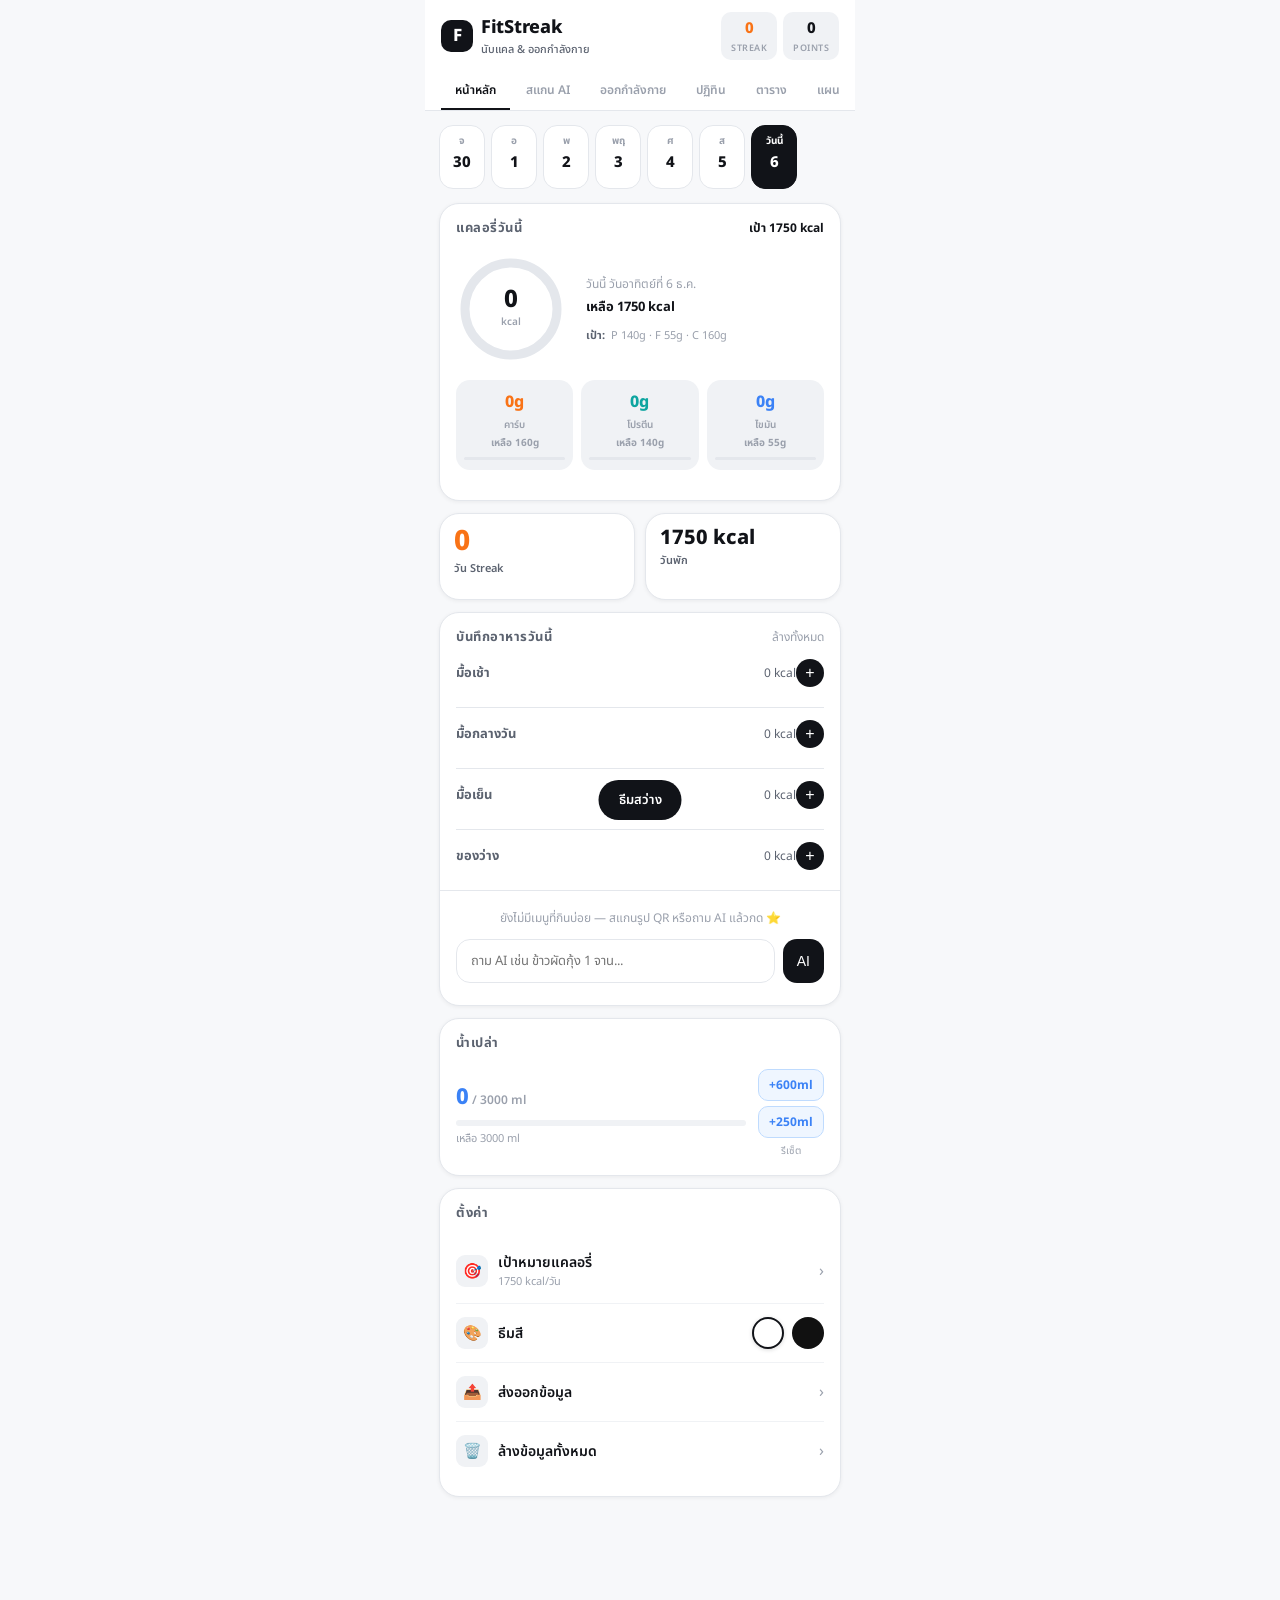
==== index.html @ 117ec052 "Update index.html" ====
<!DOCTYPE html>
<html lang="th">
<head>
<meta charset="UTF-8">
<meta name="viewport" content="width=device-width, initial-scale=1.0, maximum-scale=1.0, user-scalable=no">
<title>FitStreak — นับแคล + ออกกำลังกาย</title>
<link href="https://fonts.googleapis.com/css2?family=Noto+Sans+Thai:wght@300;400;500;600;700;800&family=Sarabun:wght@300;400;500;600;700&display=swap" rel="stylesheet">
<style>
/* ─── TOKENS — Light (default) ─── */
:root {
  --bg:       #F7F8FA;
  --surface:  #FFFFFF;
  --surface2: #F0F2F5;
  --border:   #E4E7EC;
  --text:     #111318;
  --text-2:   #5C6370;
  --text-3:   #9AA0AC;

  --accent:   #111318;
  --accent-lt:#EBEBEB;

  /* สีสัญลักษณ์ macro — ใช้เดิม ไม่เปลี่ยน */
  --orange:   #F97316;
  --orange-lt:#FFF3EC;
  --teal:     #0EA5A0;
  --teal-lt:  #E6F7F7;
  --blue:     #3B82F6;
  --blue-lt:  #EFF6FF;
  --yellow:   #F59E0B;
  --yellow-lt:#FFFBEB;
  --green:    #10B981;
  --green-lt: #ECFDF5;
  --purple:   #8B5CF6;
  --purple-lt:#F5F3FF;
  --pink:     #F0436A;
  --pink-lt:  #FEE8EE;

  --r-sm: 10px;
  --r-md: 14px;
  --r-lg: 20px;
  --r-xl: 24px;

  --shadow-sm: 0 1px 4px rgba(0,0,0,.06);
  --shadow-md: 0 4px 16px rgba(0,0,0,.08);
  --shadow-lg: 0 8px 32px rgba(0,0,0,.10);
}

/* ─── Dark theme ─── */
.dark {
  --bg:       #0D0D0F;
  --surface:  #18181C;
  --surface2: #222228;
  --border:   #2E2E36;
  --text:     #F0F0F5;
  --text-2:   #9095A2;
  --text-3:   #5C6370;

  --accent:   #F0F0F5;
  --accent-lt:#2A2A32;

  --shadow-sm: 0 1px 4px rgba(0,0,0,.3);
  --shadow-md: 0 4px 16px rgba(0,0,0,.4);
  --shadow-lg: 0 8px 32px rgba(0,0,0,.5);
}

* { box-sizing:border-box; margin:0; padding:0; -webkit-tap-highlight-color:transparent; }

body {
  font-family: 'Noto Sans Thai','Sarabun',sans-serif;
  background: var(--bg);
  color: var(--text);
  min-height: 100vh;
  overflow-x: hidden;
}

.app { max-width: 430px; margin: 0 auto; min-height: 100vh; display: flex; flex-direction: column; }

/* ─── HEADER ─── */
.header {
  background: var(--surface);
  border-bottom: 1px solid var(--border);
  padding: 12px 16px 0;
  position: sticky; top: 0; z-index: 100;
}
.header-row {
  display: flex; align-items: center; justify-content: space-between;
  margin-bottom: 12px;
}
.brand { display: flex; align-items: center; gap: 8px; }
.brand-dot {
  width: 32px; height: 32px; border-radius: 10px;
  background: var(--accent); display: flex; align-items: center;
  justify-content: center; color: #fff; font-size: 17px; font-weight: 800;
}
.brand-name { font-size: 18px; font-weight: 800; letter-spacing: -0.3px; }
.brand-sub  { font-size: 11px; color: var(--text-2); font-weight: 500; }

.header-stats { display: flex; gap: 6px; }
.hstat {
  background: var(--surface2); border-radius: var(--r-sm);
  padding: 5px 10px; text-align: center;
}
.hstat-val { font-size: 15px; font-weight: 800; color: var(--accent); }
.hstat-lbl { font-size: 9px; color: var(--text-3); font-weight: 600; letter-spacing: .5px; margin-top: 1px; }

/* ─── TAB NAV ─── */
.tab-nav {
  display: flex; overflow-x: auto; scrollbar-width: none;
  gap: 2px; padding-bottom: 0;
}
.tab-nav::-webkit-scrollbar { display: none; }
.tab-btn {
  flex: 0 0 auto; padding: 9px 14px;
  border: none; background: transparent; cursor: pointer;
  font-family: inherit; font-size: 12px; font-weight: 600;
  color: var(--text-3); border-bottom: 2px solid transparent;
  transition: all .18s; white-space: nowrap;
}
.tab-btn.active { color: var(--accent); border-bottom-color: var(--accent); }

/* ─── PAGES ─── */
.page { display: none; flex: 1; padding: 14px 14px 100px; animation: fadeUp .22s ease; }
.page.active { display: block; }
/* ─── Coach page override — fills viewport, messages scroll, input fixed bottom ─── */
#page-coach.active {
  display: flex; flex-direction: column;
  padding: 0;
  height: calc(100vh - 110px); /* viewport minus header */
  overflow: hidden;
}
.coach-msgs-area {
  flex: 1; overflow-y: auto; padding: 14px 14px 8px;
  display: flex; flex-direction: column; gap: 10px;
}
.coach-input-area {
  flex-shrink: 0;
  background: var(--bg);
  border-top: 1px solid var(--border);
  padding: 10px 14px 14px;
}
@keyframes fadeUp { from{opacity:0;transform:translateY(6px)} to{opacity:1;transform:translateY(0)} }

/* ─── CARDS ─── */
.card {
  background: var(--surface); border-radius: var(--r-lg);
  border: 1px solid var(--border); box-shadow: var(--shadow-sm);
  margin-bottom: 12px; overflow: hidden;
}
.card-body { padding: 16px; }
.card-header {
  display: flex; align-items: center; justify-content: space-between;
  padding: 14px 16px 0;
}
.card-title { font-size: 13px; font-weight: 700; color: var(--text-2); text-transform: uppercase; letter-spacing: .5px; }
.card-action { font-size: 12px; font-weight: 700; color: var(--accent); cursor: pointer; }

/* ─── SECTION LABEL ─── */
.sec-label {
  font-size: 11px; font-weight: 700; color: var(--text-3);
  letter-spacing: 1px; text-transform: uppercase;
  margin: 16px 0 8px; padding: 0 2px;
}

/* ─── CALORIE RING ─── */
.ring-wrap { display: flex; align-items: center; gap: 20px; padding: 16px; }
.ring-svg-wrap { position: relative; width: 110px; height: 110px; flex-shrink: 0; }
.ring-svg-wrap svg { transform: rotate(-90deg); }
.ring-center {
  position: absolute; inset: 0;
  display: flex; flex-direction: column; align-items: center; justify-content: center;
}
.ring-kcal { font-size: 24px; font-weight: 800; color: var(--text); line-height: 1; }
.ring-unit { font-size: 10px; color: var(--text-3); font-weight: 600; margin-top: 2px; }
.ring-info { flex: 1; }
.ring-goal-row { display: flex; justify-content: space-between; font-size: 12px; margin-bottom: 10px; }
.ring-remain { font-size: 13px; font-weight: 700; }

/* ─── MACRO PILLS ─── */
.macro-row { display: flex; gap: 8px; margin-bottom: 14px; }
.macro-pill {
  flex: 1; background: var(--surface2); border-radius: var(--r-md);
  padding: 10px 8px; text-align: center;
}
.macro-val { font-size: 16px; font-weight: 800; }
.macro-lbl { font-size: 10px; color: var(--text-3); font-weight: 600; margin-top: 3px; }
.macro-rem { font-size: 10px; font-weight: 700; margin-top: 2px; }
.macro-bar { height: 3px; background: var(--border); border-radius: 99px; overflow: hidden; margin-top: 6px; }
.macro-fill { height: 100%; border-radius: 99px; transition: width .6s ease; }

/* ─── STATS GRID ─── */
.stats-2 { display: grid; grid-template-columns: 1fr 1fr; gap: 10px; margin-bottom: 12px; }
.stat-card {
  background: var(--surface); border: 1px solid var(--border);
  border-radius: var(--r-lg); padding: 14px;
  box-shadow: var(--shadow-sm);
}
.stat-num { font-size: 28px; font-weight: 800; line-height: 1; }
.stat-lbl { font-size: 11px; color: var(--text-2); font-weight: 600; margin-top: 4px; }
.stat-delta { font-size: 11px; font-weight: 700; margin-top: 4px; }

/* ─── DATE STRIP ─── */
.date-strip { display: flex; gap: 6px; overflow-x: auto; scrollbar-width: none; padding-bottom: 2px; margin-bottom: 12px; }
.date-strip::-webkit-scrollbar { display: none; }
.date-chip {
  flex-shrink: 0; min-width: 46px; padding: 7px 6px;
  background: var(--surface); border: 1.5px solid var(--border);
  border-radius: var(--r-md); text-align: center; cursor: pointer; transition: all .15s;
}
.date-chip.active { background: var(--accent); border-color: var(--accent); }
.date-chip.active .dc-day,
.date-chip.active .dc-num { color: #fff; }
.dc-day { font-size: 10px; font-weight: 700; color: var(--text-3); }
.dc-num  { font-size: 15px; font-weight: 800; color: var(--text); margin-top: 2px; }

/* ─── MEAL LOG ─── */
.meal-section { padding: 0 16px 12px; }
.meal-head {
  display: flex; align-items: center; justify-content: space-between;
  padding: 12px 0 8px;
}
.meal-label { font-size: 13px; font-weight: 700; color: var(--text-2); flex: 1; }
.meal-kcal  { font-size: 12px; color: var(--text-2); }
.meal-add {
  width: 28px; height: 28px; border-radius: 50%;
  background: var(--accent); border: none; color: #fff;
  font-size: 16px; cursor: pointer; display: flex; align-items: center;
  justify-content: center; transition: transform .15s;
}
.meal-add:active { transform: scale(.88); }
.food-row {
  display: flex; align-items: center; gap: 10px;
  padding: 8px 10px; background: var(--surface2);
  border-radius: var(--r-md); margin-bottom: 5px;
}
.food-icon { font-size: 20px; }
.food-name-wrap { flex: 1; }
.food-name  { font-size: 13px; font-weight: 600; }
.food-macros{ font-size: 11px; color: var(--text-3); margin-top: 1px; }
.food-cal   { font-size: 13px; font-weight: 800; color: var(--accent); }

/* ─── BUTTONS ─── */
.btn {
  border: none; border-radius: var(--r-md); cursor: pointer;
  font-family: inherit; font-weight: 700; transition: all .15s;
  display: inline-flex; align-items: center; justify-content: center;
}
.btn-outline { background: transparent !important; color: var(--accent) !important; border: 1.5px solid var(--accent) !important; }
.btn:active { transform: scale(.96); }
.btn-primary { background: var(--accent); color: #fff; }
.btn-primary:disabled { opacity: .45; cursor: default; transform: none; }
.btn-ghost {
  background: var(--surface2); color: var(--text-2);
  border: 1px solid var(--border);
}
.btn-teal   { background: var(--teal); color: #fff; }
.btn-block  { width: 100%; padding: 14px; font-size: 14px; }
.btn-sm     { padding: 8px 14px; font-size: 12px; }

/* ─── SEARCH ─── */
.search-row { display: flex; gap: 8px; margin-bottom: 12px; }
.search-input {
  flex: 1; padding: 11px 14px; border-radius: var(--r-md);
  border: 1.5px solid var(--border); background: var(--surface);
  font-family: inherit; font-size: 13px; color: var(--text);
  outline: none; transition: border-color .15s;
}
.search-input:focus { border-color: var(--accent); }
.search-btn { padding: 11px 14px; border-radius: var(--r-md); background: var(--accent); border: none; color: #fff; cursor: pointer; font-size: 14px; }

/* ─── CHIP FILTERS ─── */
.chips { display: flex; gap: 6px; overflow-x: auto; scrollbar-width: none; padding-bottom: 2px; margin-bottom: 12px; }
.chips::-webkit-scrollbar { display: none; }
.chip {
  flex-shrink: 0; padding: 6px 12px; border-radius: 99px;
  background: var(--surface); border: 1.5px solid var(--border);
  font-size: 12px; font-weight: 600; color: var(--text-2);
  cursor: pointer; white-space: nowrap; transition: all .15s;
}
.chip.active { background: var(--accent); border-color: var(--accent); color: #fff; }

/* ─── FOOD SEARCH RESULT ITEM ─── */
.food-result {
  display: flex; align-items: center; gap: 10px;
  padding: 11px 14px; background: var(--surface);
  border: 1px solid var(--border); border-radius: var(--r-md);
  margin-bottom: 7px; cursor: pointer; transition: border-color .15s;
}
.food-result:hover { border-color: var(--accent); }
.fr-icon { font-size: 24px; }
.fr-info { flex: 1; }
.fr-name { font-size: 13px; font-weight: 700; }
.fr-cal  { font-size: 11px; color: var(--text-3); margin-top: 2px; }
.fr-add  {
  width: 28px; height: 28px; border-radius: 50%;
  background: var(--accent); border: none; color: #fff;
  font-size: 16px; cursor: pointer; display: flex; align-items: center;
  justify-content: center; flex-shrink: 0;
}

/* ─── WATER ─── */
.water-row { display: flex; align-items: center; gap: 12px; }
.water-info { flex: 1; }
.water-title { font-size: 13px; font-weight: 700; margin-bottom: 4px; }
.water-bar-wrap { background: var(--surface2); border-radius: 99px; height: 6px; overflow: hidden; margin-top: 6px; }
.water-bar-fill { height: 100%; border-radius: 99px; background: linear-gradient(90deg, var(--blue), var(--teal)); transition: width .5s; }
.water-btns { display: flex; flex-direction: column; gap: 5px; }
.water-btn {
  background: var(--blue-lt); border: 1px solid #BFDBFE;
  border-radius: var(--r-sm); padding: 6px 10px; color: var(--blue);
  font-size: 12px; font-weight: 700; cursor: pointer; font-family: inherit;
}
.water-reset { font-size: 10px; color: var(--text-3); background: none; border: none; cursor: pointer; font-family: inherit; text-align: center; }

/* ─── AI RESULT ─── */
.ai-result {
  background: var(--surface); border: 1.5px solid var(--accent);
  border-radius: var(--r-lg); padding: 16px; margin-bottom: 12px;
  display: none;
}
.ai-result.visible { display: block; }
.ai-badge {
  display: inline-flex; align-items: center; gap: 4px;
  background: var(--accent-lt); color: var(--accent);
  font-size: 10px; font-weight: 700; padding: 3px 10px;
  border-radius: 99px; letter-spacing: .5px; margin-bottom: 10px;
}
.ai-food-name { font-size: 15px; font-weight: 800; margin-bottom: 12px; }
.nutri-grid { display: grid; grid-template-columns: repeat(3, 1fr); gap: 7px; margin-bottom: 10px; }
.nutri-chip {
  background: var(--surface2); border-radius: var(--r-md);
  padding: 10px 8px; text-align: center;
}
.nutri-chip.accent { background: var(--accent); }
.nutri-chip.accent .nc-val,
.nutri-chip.accent .nc-lbl { color: #fff; }
.nc-val { font-size: 18px; font-weight: 800; color: var(--text); }
.nc-lbl { font-size: 10px; color: var(--text-3); font-weight: 600; margin-top: 2px; }
.nutri-detail-row { display: flex; justify-content: space-between; padding: 6px 0; border-bottom: 1px solid var(--border); font-size: 12px; }
.nutri-detail-row:last-child { border: none; }

/* ─── SCAN OPTIONS ─── */
.scan-grid { display: grid; grid-template-columns: 1fr 1fr; gap: 10px; margin-bottom: 14px; }
.scan-card {
  background: var(--surface); border: 1.5px solid var(--border);
  border-radius: var(--r-lg); padding: 18px 12px;
  text-align: center; cursor: pointer; transition: all .18s;
}
.scan-card:active { border-color: var(--accent); background: var(--accent-lt); transform: scale(.97); }
.sc-icon { font-size: 32px; margin-bottom: 8px; }
.sc-label { font-size: 13px; font-weight: 700; }
.sc-sub { font-size: 11px; color: var(--text-3); margin-top: 3px; }

/* ─── API KEY ─── */
.apikey-card {
  background: var(--surface); border: 1.5px solid var(--border);
  border-radius: var(--r-lg); padding: 14px; margin-bottom: 12px;
}
.apikey-card.has-key { border-color: var(--green); }
.apikey-top { display: flex; align-items: center; justify-content: space-between; margin-bottom: 8px; }
.apikey-title { font-size: 13px; font-weight: 700; }
.apikey-status { font-size: 11px; font-weight: 700; padding: 3px 8px; border-radius: 99px; }
.apikey-status.ok      { background: var(--green-lt); color: var(--green); }
.apikey-status.missing { background: var(--orange-lt); color: var(--orange); }
.apikey-row { display: flex; gap: 6px; }
.apikey-input {
  flex: 1; background: var(--surface2); border: 1px solid var(--border);
  border-radius: var(--r-sm); padding: 9px 12px; color: var(--text);
  font-size: 12px; font-family: monospace; outline: none;
}
.apikey-input:focus { border-color: var(--accent); }
.apikey-save { flex-shrink: 0; background: var(--accent); color: #fff; border: none; border-radius: var(--r-sm); padding: 9px 14px; font-weight: 700; font-size: 13px; cursor: pointer; font-family: inherit; }
.apikey-hint { font-size: 10px; color: var(--text-3); margin-top: 6px; line-height: 1.6; }
.apikey-clear { font-size: 11px; color: var(--text-3); background: none; border: none; cursor: pointer; font-family: inherit; margin-top: 5px; text-decoration: underline; }
.limit-track { background: var(--surface2); border-radius: 99px; height: 5px; overflow: hidden; margin-top: 8px; }
.limit-fill { height: 100%; border-radius: 99px; transition: width .4s; }
.limit-info { display: flex; justify-content: space-between; font-size: 10px; color: var(--text-3); margin-top: 4px; }

/* ─── WORKOUT ─── */
.today-card {
  background: var(--surface); border-radius: var(--r-xl);
  border: 1px solid var(--border); margin-bottom: 12px;
  overflow: hidden; box-shadow: var(--shadow-sm);
}
.today-banner {
  padding: 16px;
  position: relative; overflow: hidden;
}
.today-day   { font-size: 11px; font-weight: 700; color: var(--text-2); letter-spacing: .5px; margin-bottom: 3px; }
.today-title { font-size: 17px; font-weight: 800; }
.today-meta  { font-size: 12px; color: var(--text-2); margin-top: 3px; }
.prog-wrap   { padding: 12px 16px 14px; border-top: 1px solid var(--border); }
.prog-labels { display: flex; justify-content: space-between; font-size: 11px; color: var(--text-3); margin-bottom: 5px; }
.prog-bar    { background: var(--surface2); border-radius: 99px; height: 5px; overflow: hidden; }
.prog-fill   { height: 100%; border-radius: 99px; transition: width .5s; }

.ex-card { background: var(--surface); border: 1px solid var(--border); border-radius: var(--r-lg); margin-bottom: 8px; overflow: hidden; transition: border-color .15s; }
.ex-card.ex-active    { border-color: var(--accent); }
.ex-card.ex-done      { border-color: var(--green); opacity: .8; }
.ex-head { display: flex; align-items: center; gap: 10px; padding: 13px 14px; cursor: pointer; }
.ex-num  { width: 28px; height: 28px; border-radius: 8px; background: var(--surface2); display: flex; align-items: center; justify-content: center; font-size: 13px; font-weight: 800; color: var(--text-3); flex-shrink: 0; transition: all .15s; }
.ex-card.ex-active .ex-num { background: var(--accent); color: #fff; }
.ex-card.ex-done   .ex-num { background: var(--green); color: #fff; }
.ex-info { flex: 1; }
.ex-name   { font-size: 14px; font-weight: 700; }
.ex-detail { font-size: 11px; color: var(--text-3); margin-top: 2px; }
.ex-arrow  { font-size: 12px; color: var(--text-3); transition: transform .2s; }
.ex-card.open .ex-arrow { transform: rotate(180deg); }
.sets-panel { display: none; padding: 0 14px 14px; border-top: 1px solid var(--border); }
.ex-card.open .sets-panel { display: block; padding-top: 12px; }
.sets-grid { display: flex; flex-wrap: wrap; gap: 7px; margin-bottom: 10px; }
.set-btn {
  width: 64px; background: var(--surface2); border: 2px solid var(--border);
  border-radius: var(--r-md); padding: 9px 6px; text-align: center;
  cursor: pointer; transition: all .13s; position: relative;
}
.set-btn .sb-lbl  { font-size: 10px; color: var(--text-3); }
.set-btn .sb-reps { font-size: 16px; font-weight: 800; color: var(--text-2); }
.set-btn.set-done  { background: var(--green-lt); border-color: var(--green); }
.set-btn.set-done .sb-reps { color: var(--green); }
.set-btn.set-next  { border-color: var(--accent); background: var(--accent-lt); }
.set-btn.set-next .sb-reps { color: var(--accent); }
.set-check { position: absolute; top: 3px; right: 4px; font-size: 9px; color: var(--green); display: none; }
.set-btn.set-done .set-check { display: block; }
.timer-row {
  display: flex; align-items: center; gap: 8px;
  background: var(--surface2); border-radius: var(--r-md); padding: 9px 12px;
}
.timer-lbl  { flex: 1; font-size: 12px; color: var(--text-2); }
.timer-val  { font-size: 16px; font-weight: 800; color: var(--accent); min-width: 38px; text-align: right; }
.timer-start { background: var(--accent); color: #fff; border: none; border-radius: 7px; padding: 5px 12px; font-size: 12px; font-weight: 700; cursor: pointer; font-family: inherit; }

/* ─── TIMER OVERLAY ─── */
.t-overlay {
  display: none; position: fixed; inset: 0; z-index: 300;
  background: rgba(0,0,0,.82);
  backdrop-filter: blur(6px);
  flex-direction: column; align-items: center; justify-content: center;
}
.t-overlay.show { display: flex; }
.t-card {
  background: var(--surface);
  border-radius: 28px;
  padding: 32px 28px 24px;
  width: min(340px, 90vw);
  display: flex; flex-direction: column; align-items: center; gap: 0;
  box-shadow: 0 24px 64px rgba(0,0,0,.4);
}
.t-badge {
  background: var(--surface2);
  border-radius: 99px; padding: 6px 16px;
  font-size: 12px; font-weight: 700; color: var(--teal);
  letter-spacing: .5px; margin-bottom: 24px;
}
.t-ring  { position: relative; width: 200px; height: 200px; }
.t-ring svg { position: absolute; top: 0; left: 0; transform: rotate(-90deg); }
.t-inner {
  position: absolute; inset: 0;
  display: flex; flex-direction: column; align-items: center; justify-content: center;
}
.t-label { font-size: 11px; font-weight: 700; color: var(--text-3); letter-spacing: 1px; text-transform: uppercase; margin-bottom: 4px; }
.t-big   { font-size: 72px; font-weight: 800; color: var(--text); line-height: 1; font-variant-numeric: tabular-nums; }
.t-big.warn { color: #EF4444; }
.t-sub   { font-size: 12px; color: var(--text-3); text-align: center; margin-top: 20px; min-height: 18px; padding: 0 8px; }
.t-actions { display: flex; gap: 10px; width: 100%; margin-top: 20px; }
.t-skip {
  flex: 1; background: var(--accent); color: #fff; border: none;
  border-radius: var(--r-md); padding: 14px; font-size: 15px; font-weight: 700;
  cursor: pointer; font-family: inherit;
}
.t-stop {
  flex: 1; background: var(--surface2); color: var(--text-2);
  border: 1px solid var(--border); border-radius: var(--r-md);
  padding: 14px; font-size: 15px; font-weight: 700;
  cursor: pointer; font-family: inherit;
}
circle.tr-bg { fill: none; stroke: var(--border); stroke-width: 10; }
circle.tr-fg { fill: none; stroke: var(--accent); stroke-width: 10; stroke-linecap: round; transition: stroke-dashoffset .5s linear, stroke .3s; }
circle.tr-fg.warn { stroke: #EF4444; }

/* ─── CALENDAR ─── */
.cal-month { font-size: 16px; font-weight: 800; margin-bottom: 10px; }
.cal-grid  { display: grid; grid-template-columns: repeat(7,1fr); gap: 4px; margin-bottom: 14px; }
.cal-hdr   { text-align: center; font-size: 10px; font-weight: 700; color: var(--text-3); padding: 4px 0; }
.cal-day   {
  aspect-ratio: 1; border-radius: 8px; display: flex; align-items: center;
  justify-content: center; font-size: 12px; font-weight: 600;
  background: var(--surface); color: var(--text-3);
  border: 1px solid var(--border); position: relative;
}
.cal-day.cal-today   { border: 2px solid var(--accent); color: var(--accent); }
.cal-day.cal-checked { background: var(--accent-lt); color: var(--accent); border-color: rgba(240,67,106,.3); }
.cal-day.cal-checked::after { content: '✓'; position: absolute; bottom: 1px; right: 3px; font-size: 8px; color: var(--accent); }
.cal-day.cal-rest    { background: var(--surface2); }
.cal-day.cal-empty   { background: transparent; border-color: transparent; }
.sticker-row { display: flex; flex-wrap: wrap; gap: 8px; }
.sticker {
  background: var(--surface); border: 1px solid var(--border);
  border-radius: var(--r-md); padding: 10px 12px;
  font-size: 20px; display: flex; flex-direction: column; align-items: center;
  min-width: 62px; position: relative;
}
.sticker.earned { border-color: var(--green); background: var(--green-lt); }
.sticker.earned::after { content: '✓'; position: absolute; top: 4px; right: 5px; font-size: 9px; color: var(--green); }
.sticker-lbl { font-size: 10px; color: var(--text-3); margin-top: 4px; text-align: center; }
.sticker.earned .sticker-lbl { color: var(--green); }

/* ─── SCHEDULE ─── */
.sch-day { background: var(--surface); border: 1px solid var(--border); border-radius: var(--r-lg); margin-bottom: 8px; overflow: hidden; }
.sch-head { display: flex; align-items: center; gap: 10px; padding: 13px 14px; cursor: pointer; }
.sch-icon { width: 34px; height: 34px; border-radius: 9px; display: flex; align-items: center; justify-content: center; font-size: 16px; flex-shrink: 0; }
.sch-name { font-size: 14px; font-weight: 700; }
.sch-focus { font-size: 11px; color: var(--text-3); margin-top: 1px; }
.today-tag { font-size: 9px; padding: 2px 6px; border-radius: 4px; font-weight: 800; color: #fff; letter-spacing: .5px; }
.sch-body { display: none; padding: 0 14px 12px; border-top: 1px solid var(--border); }
.sch-body.open { display: block; }
.sch-ex-row { display: flex; justify-content: space-between; align-items: center; padding: 7px 0; border-bottom: 1px solid var(--surface2); font-size: 13px; }
.sch-ex-row:last-of-type { border: none; }
.sch-note { margin-top: 8px; padding: 7px 10px; background: var(--orange-lt); border-radius: var(--r-sm); font-size: 11px; color: var(--orange); }

/* ─── NUTRITION ─── */
.nutr-day-banner {
  border-radius: var(--r-lg); padding: 13px 14px; margin-bottom: 12px;
  display: flex; align-items: center; gap: 10px;
}
.ndb-label { font-size: 10px; font-weight: 700; letter-spacing: .5px; color: var(--text-2); }
.ndb-title { font-size: 14px; font-weight: 800; }
.nutr-ring-wrap { position: relative; width: 90px; height: 90px; flex-shrink: 0; }
.nutr-ring-wrap svg { transform: rotate(-90deg); }
.nutr-ring-center { position: absolute; inset: 0; display: flex; flex-direction: column; align-items: center; justify-content: center; }
.nrc-val { font-size: 18px; font-weight: 800; line-height: 1; }
.nrc-unit { font-size: 9px; color: var(--text-3); letter-spacing: .5px; }
.macro-4 { display: grid; grid-template-columns: repeat(4,1fr); gap: 7px; }
.m4-card { background: var(--surface2); border-radius: var(--r-md); padding: 10px 6px; text-align: center; position: relative; overflow: hidden; }
.m4-val  { font-size: 18px; font-weight: 800; line-height: 1; }
.m4-unit { font-size: 9px; color: var(--text-3); }
.m4-lbl  { font-size: 10px; font-weight: 700; color: var(--text-2); margin-top: 3px; }
.m4-rem  { font-size: 10px; font-weight: 700; margin-top: 4px; }
.m4-bar  { position: absolute; bottom: 0; left: 0; right: 0; height: 2px; background: var(--border); }
.m4-barfill { height: 100%; border-radius: 99px; transition: width .5s; }
.nutr-log-row {
  display: flex; align-items: center; gap: 8px;
  padding: 8px 0; border-bottom: 1px solid var(--surface2);
}
.nutr-log-row:last-of-type { border: none; }
.nl-dot  { width: 7px; height: 7px; border-radius: 50%; flex-shrink: 0; }
.nl-name { flex: 1; font-size: 13px; }
.nl-kcal { font-size: 14px; font-weight: 800; color: var(--accent); }
.nl-del  { background: none; border: none; color: var(--text-3); cursor: pointer; font-size: 14px; padding: 0 4px; }

/* ─── MEAL CARDS ─── */
.meal-cards { display: grid; grid-template-columns: 1fr 1fr; gap: 8px; margin-bottom: 12px; }
.meal-card {
  background: var(--surface); border: 1px solid var(--border);
  border-radius: var(--r-lg); padding: 12px; cursor: pointer;
  transition: all .15s; position: relative; overflow: hidden;
}
.meal-card:active { border-color: var(--accent); transform: scale(.97); }
.mc-icon  { font-size: 20px; margin-bottom: 5px; }
.mc-name  { font-size: 12px; font-weight: 700; color: var(--text); line-height: 1.3; }
.mc-kcal  { font-size: 20px; font-weight: 800; margin-top: 3px; }
.mc-chips { display: flex; gap: 4px; flex-wrap: wrap; margin-top: 4px; }
.mc-chip  { font-size: 10px; font-weight: 700; border-radius: 4px; padding: 2px 5px; background: var(--surface2); }
.mc-bar   { position: absolute; bottom: 0; left: 0; right: 0; height: 2px; background: var(--border); }
.mc-barfill { height: 100%; border-radius: 99px; }

/* ─── AI COACH ─── */
.coach-wrap { display: flex; flex-direction: column; gap: 10px; min-height: 50px; }
.coach-msg { animation: fadeUp .2s; }
.coach-msg.cm-user { align-self: flex-end; display: flex; flex-direction: column; align-items: flex-end; }
.coach-msg.cm-ai   { align-self: flex-start; }
.coach-bubble {
  max-width: 88%; border-radius: 16px; padding: 10px 13px;
  font-size: 13px; line-height: 1.55;
}
.cm-user .coach-bubble { background: var(--accent); color: #fff; border-bottom-right-radius: 4px; }
.cm-ai   .coach-bubble { background: var(--surface); border: 1px solid var(--border); color: var(--text); border-bottom-left-radius: 4px; }
.cm-time { font-size: 10px; color: var(--text-3); margin-top: 3px; }
.coach-ex-card { background: var(--surface2); border-radius: var(--r-md); padding: 12px; margin-top: 8px; }
.cec-head { display: flex; align-items: center; gap: 8px; margin-bottom: 8px; }
.cec-icon { font-size: 22px; }
.cec-name { font-size: 14px; font-weight: 800; }
.cec-target { font-size: 11px; color: var(--text-2); }
.cec-chips { display: flex; gap: 5px; margin-bottom: 8px; }
.cec-chip { font-size: 11px; font-weight: 700; border-radius: 6px; padding: 3px 8px; background: var(--surface); }
.cec-steps { display: flex; flex-direction: column; gap: 5px; }
.cec-step { display: flex; gap: 8px; font-size: 12px; color: var(--text-2); }
.cec-num  { color: var(--accent); font-weight: 800; min-width: 16px; }
.cec-tip  { margin-top: 7px; padding: 7px 10px; background: var(--yellow-lt); border-radius: var(--r-sm); font-size: 11px; color: #92400E; }
.coach-quick { display: flex; gap: 6px; overflow-x: auto; scrollbar-width: none; padding-bottom: 2px; margin-bottom: 8px; }
.coach-quick::-webkit-scrollbar { display: none; }
.coach-qchip { flex-shrink: 0; background: var(--surface); border: 1px solid var(--border); border-radius: 99px; padding: 6px 12px; font-size: 11px; color: var(--text-2); cursor: pointer; font-family: inherit; white-space: nowrap; transition: all .13s; }
.coach-qchip:active { background: var(--surface2); }
.coach-input-row { display: flex; gap: 8px; }
.coach-input {
  flex: 1; background: var(--surface); border: 1.5px solid var(--border);
  border-radius: var(--r-md); padding: 11px 14px; color: var(--text);
  font-size: 14px; font-family: inherit; outline: none; resize: none; height: 44px;
}
.coach-input:focus { border-color: var(--purple); }
.coach-send {
  width: 44px; height: 44px; border-radius: var(--r-md); flex-shrink: 0;
  background: var(--purple); border: none; color: #fff; font-size: 16px;
  cursor: pointer; display: flex; align-items: center; justify-content: center;
}
.coach-send:disabled { opacity: .4; cursor: default; }
.coach-typing { display: flex; align-items: center; gap: 5px; padding: 10px 12px; background: var(--surface); border: 1px solid var(--border); border-radius: 14px; width: fit-content; }
.ct-dot { width: 6px; height: 6px; border-radius: 50%; background: var(--text-3); animation: ctDot 1.2s infinite; }
.ct-dot:nth-child(2){animation-delay:.2s} .ct-dot:nth-child(3){animation-delay:.4s}
@keyframes ctDot { 0%,80%,100%{opacity:.2;transform:scale(.8)} 40%{opacity:1;transform:scale(1)} }

/* ─── PLANNER ─── */
.planner-hero { border-radius: var(--r-xl); padding: 16px; margin-bottom: 12px; }
.planner-opts { background: var(--surface); border: 1px solid var(--border); border-radius: var(--r-lg); padding: 14px; margin-bottom: 12px; }
.planner-opts-title { font-size: 11px; font-weight: 700; color: var(--text-3); letter-spacing: .5px; margin-bottom: 8px; }
.planner-meal-btns,
.planner-style-btns { display: flex; gap: 7px; margin-bottom: 12px; }
.planner-meal-btn,
.planner-style-btn {
  flex: 1; padding: 9px 6px; border-radius: var(--r-md);
  border: 1.5px solid var(--border); background: var(--surface2);
  color: var(--text-3); font-size: 12px; font-weight: 700;
  cursor: pointer; font-family: inherit; transition: all .15s; text-align: center;
}
.planner-meal-btn.active { border-color: var(--accent); background: var(--accent-lt); color: var(--accent); }
.planner-style-btn.active { border-color: var(--teal); background: var(--teal-lt); color: var(--teal); }
.plan-card { background: var(--surface); border: 1px solid var(--border); border-radius: var(--r-lg); margin-bottom: 10px; overflow: hidden; }
.plan-card-head { padding: 12px 14px; display: flex; align-items: center; gap: 10px; }
.plan-icon { font-size: 24px; }
.plan-meal-name { font-size: 13px; font-weight: 800; color: var(--text-2); letter-spacing: .5px; }
.plan-meal-time { font-size: 11px; color: var(--text-3); }
.plan-items { padding: 0 14px 12px; }
.plan-item { display: flex; align-items: flex-start; gap: 9px; padding: 9px 0; border-bottom: 1px solid var(--surface2); }
.plan-item:last-child { border: none; }
.pi-emoji { font-size: 18px; flex-shrink: 0; }
.pi-info  { flex: 1; }
.pi-name  { font-size: 13px; font-weight: 700; }
.pi-note  { font-size: 11px; color: var(--text-3); margin-top: 2px; }
.pi-kcal  { font-size: 15px; font-weight: 800; color: var(--accent); flex-shrink: 0; }
.plan-macros { display: flex; gap: 5px; padding: 8px 14px; border-top: 1px solid var(--surface2); flex-wrap: wrap; }
.pm-chip { font-size: 11px; font-weight: 700; padding: 3px 8px; border-radius: 6px; background: var(--surface2); }
.planner-summary { background: var(--surface2); border-radius: var(--r-md); padding: 13px 14px; margin: 0 0 12px; }
.ps-title { font-size: 10px; font-weight: 700; color: var(--text-3); letter-spacing: .5px; margin-bottom: 9px; }
.ps-row { display: flex; gap: 6px; }
.ps-item { flex: 1; text-align: center; }
.ps-val { font-size: 20px; font-weight: 800; }
.ps-lbl { font-size: 9px; color: var(--text-3); font-weight: 700; letter-spacing: .5px; }
.planner-tip { background: var(--yellow-lt); border-radius: var(--r-md); padding: 11px 13px; font-size: 12px; color: #78350F; line-height: 1.6; margin-bottom: 12px; }
.planner-loading { background: var(--surface); border: 1px solid var(--border); border-radius: var(--r-lg); padding: 30px; text-align: center; color: var(--text-3); }
.pl-spinner { font-size: 28px; animation: spin 1.2s linear infinite; display: block; margin-bottom: 8px; }
@keyframes spin { to{transform: rotate(360deg)} }
.planner-error { background: #FEF2F2; border: 1px solid #FECACA; border-radius: var(--r-md); padding: 14px; color: #DC2626; font-size: 13px; text-align: center; margin-bottom: 12px; }

/* ─── CELEBRATION / TOAST ─── */
.celebration {
  position: fixed; inset: 0; z-index: 400; display: none;
  flex-direction: column; align-items: center; justify-content: center;
  background: rgba(26,29,35,.9);
}
.celebration.show { display: flex; }
.celeb-em  { font-size: 80px; animation: bounce .5s ease infinite alternate; }
.celeb-ttl { font-size: 22px; font-weight: 800; color: #fff; margin-top: 14px; }
.celeb-pts { font-size: 14px; color: var(--text-3); margin-top: 6px; }
.celeb-str { font-size: 15px; font-weight: 700; color: var(--accent); margin-top: 4px; }
@keyframes bounce { from{transform:scale(1) translateY(0)} to{transform:scale(1.1) translateY(-16px)} }

.toast {
  position: fixed; bottom: 80px; left: 50%;
  transform: translateX(-50%) translateY(20px);
  background: var(--text); color: #fff;
  border-radius: 99px; padding: 10px 20px; font-size: 13px; font-weight: 600;
  z-index: 500; opacity: 0; transition: all .25s cubic-bezier(.34,1.56,.64,1);
  white-space: nowrap; pointer-events: none;
}
.toast.show { opacity: 1; transform: translateX(-50%) translateY(0); }

.confetti-p { position: fixed; width: 7px; height: 7px; border-radius: 2px; z-index: 450; pointer-events: none; animation: cfFall 1.4s ease-in forwards; }
@keyframes cfFall { 0%{transform:translateY(-20px) rotate(0deg);opacity:1} 100%{transform:translateY(100vh) rotate(720deg);opacity:0} }
.pts-pop { position: fixed; font-size: 22px; font-weight: 800; color: var(--yellow); z-index: 300; pointer-events: none; animation: popUp .9s ease-out forwards; }
@keyframes popUp { 0%{transform:translateY(0) scale(.5);opacity:0} 30%{transform:translateY(-18px) scale(1.15);opacity:1} 100%{transform:translateY(-55px) scale(1);opacity:0} }

/* ─── MODALS ─── */
.modal-overlay { position: fixed; inset: 0; background: rgba(0,0,0,.55); z-index: 200; display: none; align-items: flex-end; justify-content: center; }
.modal-overlay.open { display: flex; }
.modal-sheet { background: var(--surface); border-radius: 24px 24px 0 0; padding: 20px 16px 40px; width: 100%; max-width: 430px; animation: slideUp .3s cubic-bezier(.34,1.56,.64,1); max-height: 90vh; overflow-y: auto; }
@keyframes slideUp { from{transform:translateY(100%)} to{transform:translateY(0)} }
.modal-handle { width: 36px; height: 4px; background: var(--border); border-radius: 99px; margin: 0 auto 18px; }
.modal-title  { font-size: 16px; font-weight: 800; margin-bottom: 14px; }
.upload-area {
  border: 2px dashed var(--border); border-radius: var(--r-lg);
  padding: 28px 16px; text-align: center; cursor: pointer;
  transition: all .15s; background: var(--surface2);
}
.upload-area:hover { border-color: var(--accent); background: var(--accent-lt); }
.ua-title { font-size: 14px; font-weight: 700; margin-top: 6px; }
.ua-sub   { font-size: 12px; color: var(--text-3); margin-top: 3px; }
.preview-img { width: 100%; border-radius: var(--r-md); margin-bottom: 12px; max-height: 200px; object-fit: cover; display: none; }
.qr-area { background: var(--text); border-radius: var(--r-lg); height: 180px; display: flex; align-items: center; justify-content: center; position: relative; overflow: hidden; margin-bottom: 14px; }
.qr-frame { width: 120px; height: 120px; border: 2.5px solid #fff; border-radius: 10px; position: relative; }
.qr-corner { position: absolute; width: 18px; height: 18px; border-color: var(--accent); border-style: solid; }
.qr-corner.tl{top:-2px;left:-2px;border-width:3px 0 0 3px}.qr-corner.tr{top:-2px;right:-2px;border-width:3px 3px 0 0}
.qr-corner.bl{bottom:-2px;left:-2px;border-width:0 0 3px 3px}.qr-corner.br{bottom:-2px;right:-2px;border-width:0 3px 3px 0}
.qr-line { position: absolute; width: 100px; height: 2px; background: linear-gradient(90deg,transparent,var(--accent),transparent); animation: qrScan 2s linear infinite; }
@keyframes qrScan { 0%{top:10%} 100%{top:90%} }
.spinner { width: 36px; height: 36px; border: 3px solid var(--border); border-top-color: var(--accent); border-radius: 50%; animation: spin 0.7s linear infinite; margin: 18px auto 8px; }
.loading-txt { text-align: center; color: var(--text-3); font-size: 13px; margin-bottom: 8px; }
.modal-cancel { width: 100%; padding: 13px; border-radius: var(--r-md); background: var(--surface2); border: 1px solid var(--border); font-size: 14px; font-weight: 700; cursor: pointer; font-family: inherit; color: var(--text-2); margin-top: 8px; }

/* ─── PROFILE ─── */
.avatar { width: 68px; height: 68px; border-radius: 50%; background: var(--accent); display: flex; align-items: center; justify-content: center; font-size: 28px; color: #fff; margin: 0 auto 10px; }
.setting-row { display: flex; align-items: center; justify-content: space-between; padding: 13px 0; border-bottom: 1px solid var(--surface2); cursor: pointer; }
.setting-row:last-child { border: none; }
.sr-left { display: flex; align-items: center; gap: 10px; }
.sr-icon { width: 32px; height: 32px; border-radius: 9px; background: var(--surface2); display: flex; align-items: center; justify-content: center; font-size: 16px; }
.sr-text { font-size: 14px; font-weight: 600; }
.sr-right { font-size: 16px; color: var(--text-3); }
.theme-dots { display: flex; gap: 9px; padding: 4px 0; }
.theme-dot { width: 28px; height: 28px; border-radius: 50%; cursor: pointer; border: 2.5px solid transparent; transition: all .15s; }
.theme-dot.active { border-color: var(--text); transform: scale(1.15); }
.progress-wrap { margin-bottom: 14px; }
.progress-lbl { display: flex; justify-content: space-between; font-size: 12px; font-weight: 600; margin-bottom: 5px; }
.progress-bar { height: 8px; background: var(--surface2); border-radius: 99px; overflow: hidden; margin-bottom: 10px; }
.progress-fill { height: 100%; border-radius: 99px; transition: width .6s; }

/* ─── SELECT / INPUT ─── */
.form-select {
  width: 100%; background: var(--surface2); border: 1px solid var(--border);
  border-radius: var(--r-md); padding: 10px 12px; color: var(--text);
  font-size: 13px; font-family: inherit; outline: none;
}
.form-input {
  width: 100%; background: var(--surface2); border: 1px solid var(--border);
  border-radius: var(--r-md); padding: 10px 12px; color: var(--text);
  font-size: 13px; font-family: inherit; outline: none;
}
.form-input:focus, .form-select:focus { border-color: var(--accent); }
.input-row { display: flex; gap: 8px; margin-bottom: 12px; }

/* nutr score bar */
.vs-row { display: flex; align-items: center; gap: 8px; margin-bottom: 5px; }
.vs-lbl { font-size: 11px; color: var(--text-3); width: 55px; flex-shrink: 0; }
.vs-bar-wrap { flex: 1; background: var(--surface2); border-radius: 99px; height: 5px; overflow: hidden; }
.vs-bar-fill { height: 100%; border-radius: 99px; transition: width .5s; }
.vs-pct { font-size: 10px; color: var(--text-3); width: 32px; text-align: right; flex-shrink: 0; }

/* weight input */
.weight-num-input {
  flex: 1; text-align: center; font-size: 22px; font-weight: 800;
  background: var(--surface2); border: 1.5px solid var(--border);
  border-radius: var(--r-md); padding: 10px; font-family: inherit; color: var(--text); outline: none;
}
.weight-num-input:focus { border-color: var(--accent); }

/* pill toggle */
.pill-toggle { display: flex; background: var(--surface2); border-radius: var(--r-md); padding: 3px; margin-bottom: 12px; }
.pt-opt { flex: 1; text-align: center; padding: 8px; border-radius: 9px; font-size: 12px; font-weight: 700; cursor: pointer; color: var(--text-3); transition: all .15s; }
.pt-opt.active { background: var(--surface); color: var(--accent); box-shadow: var(--shadow-sm); }

/* history */
.hist-item { display: flex; align-items: center; gap: 10px; padding: 11px; background: var(--surface); border: 1px solid var(--border); border-radius: var(--r-md); margin-bottom: 7px; }
.hi-icon { font-size: 24px; }
.hi-info { flex: 1; }
.hi-name { font-size: 13px; font-weight: 700; }
.hi-date { font-size: 11px; color: var(--text-3); }
.hi-pts  { font-size: 16px; font-weight: 800; color: var(--accent); }

/* nutr history */
.nutr-hist-item { display: flex; align-items: center; gap: 10px; padding: 10px 12px; background: var(--surface); border: 1px solid var(--border); border-radius: var(--r-md); margin-bottom: 7px; cursor: pointer; }
.nhi-icon { font-size: 22px; }
.nhi-name { font-size: 13px; font-weight: 700; }
.nhi-cal  { font-size: 11px; color: var(--accent); }

/* no-key box */
.no-key-box { background: var(--orange-lt); border: 1px solid #FED7AA; border-radius: var(--r-lg); padding: 16px; text-align: center; margin-bottom: 12px; }
.no-key-box h3 { font-size: 14px; font-weight: 800; margin-bottom: 4px; }
.no-key-box p  { font-size: 12px; color: var(--text-2); }

/* limit blocked */
.limit-blocked { background: #FEF2F2; border: 1px solid #FECACA; border-radius: var(--r-md); padding: 10px 12px; font-size: 12px; color: #DC2626; text-align: center; margin-bottom: 10px; }

/* quick add row */
.quick-add-row { display: flex; gap: 7px; margin-top: 10px; }

/* weight chart */
.chart-svg { width: 100%; height: 100px; }
</style>
</head>
<body>

<!-- CELEBRATION -->
<div class="celebration" id="celebration">
  <div class="celeb-em" id="celebEm"></div>
  <div class="celeb-ttl">เยี่ยมมาก!</div>
  <div class="celeb-pts" id="celebPts"></div>
  <div class="celeb-str" id="celebStr"></div>
</div>

<!-- TIMER OVERLAY -->
<div class="t-overlay" id="timerOverlay">
  <div class="t-card">
    <div class="t-badge" id="tBadge">พักระหว่างเซต</div>
    <div class="t-ring">
      <svg viewBox="0 0 200 200" width="200" height="200">
        <circle class="tr-bg" cx="100" cy="100" r="88"/>
        <circle class="tr-fg" id="tCircle" cx="100" cy="100" r="88" stroke-dasharray="553" stroke-dashoffset="0"/>
      </svg>
      <div class="t-inner">
        <div class="t-label">เวลาพัก</div>
        <div class="t-big" id="tBig">1:00</div>
      </div>
    </div>
    <div class="t-sub" id="tSub"></div>
    <div class="t-actions">
      <button class="t-stop" onclick="stopTimer()">หยุด</button>
      <button class="t-skip" onclick="skipTimer()">ข้ามได้เลย</button>
    </div>
  </div>
</div>

<!-- PHOTO MODAL -->
<div class="modal-overlay" id="photoModal">
  <div class="modal-sheet">
    <div class="modal-handle"></div>
    <div class="modal-title">สแกนรูปอาหาร</div>
    <div class="upload-area" onclick="document.getElementById('fileInput').click()">
      <div style="font-size:36px">🍽️</div>
      <div class="ua-title">แตะเพื่อเลือกรูป</div>
      <div class="ua-sub">รองรับ JPG, PNG, WEBP</div>
    </div>
    <input type="file" id="fileInput" accept="image/*" style="display:none" onchange="handlePhotoUpload(this)">
    <img id="previewImg" class="preview-img">
    <div id="scanLoading" style="display:none"><div class="spinner"></div><div class="loading-txt">AI กำลังวิเคราะห์...</div></div>
    <div class="ai-result" id="photoAiResult">
      <div class="ai-badge">AI วิเคราะห์</div>
      <div class="ai-food-name" id="photoFoodName"></div>
      <div id="photoNutrition"></div>
    </div>
    <button class="btn btn-primary btn-block" id="analyzePhotoBtn" style="display:none;margin-top:10px" onclick="analyzePhoto()">วิเคราะห์โภชนาการ</button>
    <div id="photoActionBtns" style="display:none;margin-top:8px;display:none">
      <button class="btn btn-teal btn-block" style="margin-bottom:6px" onclick="addPhotoToLog()">+ เพิ่มในบันทึกวันนี้</button>
      <button class="btn btn-outline btn-block" onclick="addPhotoToFav()">⭐ เพิ่มในเมนูที่กินบ่อย</button>
    </div>
    <button class="modal-cancel" onclick="closeModal('photoModal')">ยกเลิก</button>
  </div>
</div>

<!-- QR MODAL -->
<div class="modal-overlay" id="qrModal">
  <div class="modal-sheet">
    <div class="modal-handle"></div>
    <div class="modal-title">สแกน QR / Barcode</div>
    <div class="qr-area">
      <div class="qr-frame">
        <div class="qr-corner tl"></div><div class="qr-corner tr"></div>
        <div class="qr-corner bl"></div><div class="qr-corner br"></div>
        <div class="qr-line"></div>
      </div>
    </div>
    <div style="display:flex;gap:8px;margin-bottom:12px">
      <div class="upload-area" style="flex:1;padding:12px" onclick="document.getElementById('qrInput').click()">
        <div style="font-size:22px">📷</div><div style="font-size:12px;font-weight:700;margin-top:4px">อัปโหลดรูป</div>
      </div>
      <div class="upload-area" style="flex:1;padding:12px" onclick="simulateQR()">
        <div style="font-size:22px">🎯</div><div style="font-size:12px;font-weight:700;margin-top:4px">ทดสอบสแกน</div>
      </div>
    </div>
    <input type="file" id="qrInput" accept="image/*" style="display:none" onchange="handleQRUpload(this)">
    <div id="qrLoading" style="display:none"><div class="spinner"></div><div class="loading-txt">กำลังอ่าน...</div></div>
    <div class="ai-result" id="qrAiResult">
      <div class="ai-badge">สินค้า</div>
      <div class="ai-food-name" id="qrProductName"></div>
      <div id="qrNutrition"></div>
    </div>
    <div id="qrActionBtns" style="display:none;margin-top:10px">
      <button class="btn btn-teal btn-block" style="margin-bottom:6px" onclick="addQRToLog()">+ เพิ่มในบันทึกวันนี้</button>
      <button class="btn btn-outline btn-block" onclick="addQRToFav()">⭐ เพิ่มในเมนูที่กินบ่อย</button>
    </div>
    <button class="modal-cancel" onclick="closeModal('qrModal')">ยกเลิก</button>
  </div>
</div>

<!-- ADD FOOD MODAL -->
<div class="modal-overlay" id="addFoodModal">
  <div class="modal-sheet">
    <div class="modal-handle"></div>
    <div class="modal-title" id="addFoodTitle">เพิ่มอาหาร</div>
    <div class="search-row">
      <input class="search-input" type="text" id="addFoodQ" placeholder="ค้นหาอาหาร..." oninput="renderAddFoodResults(this.value)">
    </div>
    <div id="addFoodResults"></div>
    <button class="modal-cancel" onclick="closeModal('addFoodModal')">ยกเลิก</button>
  </div>
</div>

<div class="app" id="app">
  <!-- HEADER -->
  <div class="header">
    <div class="header-row">
      <div class="brand">
        <div class="brand-dot">F</div>
        <div>
          <div class="brand-name">FitStreak</div>
          <div class="brand-sub">นับแคล & ออกกำลังกาย</div>
        </div>
      </div>
      <div class="header-stats">
        <div class="hstat">
          <div class="hstat-val" id="hStreak" style="color:var(--orange)">0</div>
          <div class="hstat-lbl">STREAK</div>
        </div>
        <div class="hstat">
          <div class="hstat-val" id="hPoints">0</div>
          <div class="hstat-lbl">POINTS</div>
        </div>
      </div>
    </div>
    <div class="tab-nav">
      <button class="tab-btn active" onclick="switchTab('home',this)">หน้าหลัก</button>
      <button class="tab-btn" onclick="switchTab('scan',this)">สแกน AI</button>
      <button class="tab-btn" onclick="switchTab('workout',this)">ออกกำลังกาย</button>
      <button class="tab-btn" onclick="switchTab('calendar',this)">ปฏิทิน</button>
      <button class="tab-btn" onclick="switchTab('schedule',this)">ตาราง</button>
      <button class="tab-btn" onclick="switchTab('planner',this)">แผนมื้อ</button>
      <button class="tab-btn" onclick="switchTab('coach',this)">AI Coach</button>
      <button class="tab-btn" onclick="switchTab('stats',this)">สถิติ</button>
    </div>
  </div>

  <!-- HOME PAGE -->
  <div class="page active" id="page-home">
    <div class="date-strip" id="dateStrip"></div>

    <!-- ── แคลอรี่วันนี้ ── -->
    <div class="card">
      <div class="card-header">
        <span class="card-title">แคลอรี่วันนี้</span>
        <span class="card-action" id="goalDisplay" onclick="editCalGoal()" style="cursor:pointer">เป้า — kcal</span>
      </div>
      <div class="ring-wrap">
        <div class="ring-svg-wrap">
          <svg viewBox="0 0 110 110" width="110" height="110">
            <circle cx="55" cy="55" r="46" fill="none" stroke="var(--border)" stroke-width="9"/>
            <circle id="ringFg" cx="55" cy="55" r="46" fill="none" stroke="var(--accent)" stroke-width="9" stroke-linecap="round" stroke-dasharray="289" stroke-dashoffset="289" style="transition:stroke-dashoffset .8s"/>
          </svg>
          <div class="ring-center">
            <div class="ring-kcal" id="ringKcal">0</div>
            <div class="ring-unit">kcal</div>
          </div>
        </div>
        <div class="ring-info">
          <div style="font-size:12px;color:var(--text-3);margin-bottom:4px" id="todayDate"></div>
          <div class="ring-remain" id="ringRemain" style="color:var(--accent)">—</div>
          <div style="display:flex;gap:6px;margin-top:10px;flex-wrap:wrap">
            <div style="font-size:11px;font-weight:700;color:var(--text-2)">เป้า:</div>
            <div id="goalNutrLabel" style="font-size:11px;color:var(--text-3)">—</div>
          </div>
        </div>
      </div>
      <!-- Macro pills — แสดงที่กิน + เหลือ/ขาด -->
      <div class="macro-row" style="padding:0 16px 16px">
        <div class="macro-pill">
          <div class="macro-val" id="mCarb" style="color:var(--orange)">0g</div>
          <div class="macro-lbl">คาร์บ</div>
          <div class="macro-rem" id="mCarbRem" style="color:var(--text-3)">เหลือ —</div>
          <div class="macro-bar"><div class="macro-fill" id="carbBar" style="width:0%;background:var(--orange)"></div></div>
        </div>
        <div class="macro-pill">
          <div class="macro-val" id="mProt" style="color:var(--teal)">0g</div>
          <div class="macro-lbl">โปรตีน</div>
          <div class="macro-rem" id="mProtRem" style="color:var(--text-3)">เหลือ —</div>
          <div class="macro-bar"><div class="macro-fill" id="protBar" style="width:0%;background:var(--teal)"></div></div>
        </div>
        <div class="macro-pill">
          <div class="macro-val" id="mFat" style="color:var(--blue)">0g</div>
          <div class="macro-lbl">ไขมัน</div>
          <div class="macro-rem" id="mFatRem" style="color:var(--text-3)">เหลือ —</div>
          <div class="macro-bar"><div class="macro-fill" id="fatBar" style="width:0%;background:var(--blue)"></div></div>
        </div>
      </div>
    </div>

    <!-- ── Streak ── -->
    <div class="stats-2">
      <div class="stat-card" id="streakCard"></div>
      <div class="stat-card">
        <div class="stat-num" style="font-size:20px;color:var(--accent)" id="goalTodayNum">—</div>
        <div class="stat-lbl" id="goalTodayLbl">เป้าวันนี้</div>
      </div>
    </div>

    <!-- ── บันทึกอาหารวันนี้ (single source of truth) ── -->
    <div class="card">
      <div class="card-header">
        <span class="card-title">บันทึกอาหารวันนี้</span>
        <button style="font-size:12px;color:var(--text-3);background:none;border:none;cursor:pointer;font-family:inherit" onclick="clearFoodLog()">ล้างทั้งหมด</button>
      </div>

      <!-- มื้อเช้า -->
      <div class="meal-section">
        <div class="meal-head">
          <span class="meal-label">มื้อเช้า</span>
          <span class="meal-kcal" id="bfKcal">0 kcal</span>
          <button class="meal-add" onclick="openAddFoodMeal('breakfast')">+</button>
        </div>
        <div id="bfItems"></div>
      </div>
      <!-- มื้อกลางวัน -->
      <div class="meal-section">
        <div class="meal-head" style="border-top:1px solid var(--border)">
          <span class="meal-label">มื้อกลางวัน</span>
          <span class="meal-kcal" id="luKcal">0 kcal</span>
          <button class="meal-add" onclick="openAddFoodMeal('lunch')">+</button>
        </div>
        <div id="luItems"></div>
      </div>
      <!-- มื้อเย็น -->
      <div class="meal-section">
        <div class="meal-head" style="border-top:1px solid var(--border)">
          <span class="meal-label">มื้อเย็น</span>
          <span class="meal-kcal" id="diKcal">0 kcal</span>
          <button class="meal-add" onclick="openAddFoodMeal('dinner')">+</button>
        </div>
        <div id="diItems"></div>
      </div>
      <!-- ของว่าง -->
      <div class="meal-section">
        <div class="meal-head" style="border-top:1px solid var(--border)">
          <span class="meal-label">ของว่าง</span>
          <span class="meal-kcal" id="snKcal">0 kcal</span>
          <button class="meal-add" onclick="openAddFoodMeal('snack')">+</button>
        </div>
        <div id="snItems"></div>
      </div>

      <!-- เมนูที่กินบ่อย + ถาม AI -->
      <div style="padding:10px 16px 14px;border-top:1px solid var(--border)">
        <div id="favMealsSection" style="margin-bottom:10px"></div>
        <div class="search-row" style="margin:0">
          <input class="search-input" type="text" id="nutrInput" placeholder="ถาม AI เช่น ข้าวผัดกุ้ง 1 จาน..." onkeydown="if(event.key==='Enter')askNutrition()">
          <button class="search-btn" id="nutrAskBtn" onclick="askNutrition()">AI</button>
        </div>
        <div id="nutrResult" style="margin-top:8px"></div>
      </div>
    </div>

    <!-- ── น้ำเปล่า ── -->
    <div class="card">
      <div class="card-header"><span class="card-title">น้ำเปล่า</span></div>
      <div class="card-body">
        <div class="water-row">
          <div class="water-info">
            <div id="homeWaterNum" style="font-size:22px;font-weight:800;color:var(--blue)">0 <span style="font-size:12px;color:var(--text-3);font-weight:600">/ 3000 ml</span></div>
            <div class="water-bar-wrap" style="margin-top:6px"><div class="water-bar-fill" id="homeWaterBar" style="width:0%"></div></div>
            <div id="homeWaterSub" style="font-size:11px;color:var(--text-3);margin-top:4px">เหลือ 3000 ml</div>
          </div>
          <div class="water-btns">
            <button class="water-btn" onclick="addWater(600)">+600ml</button>
            <button class="water-btn" onclick="addWater(250)">+250ml</button>
            <button class="water-reset" onclick="resetWater()">รีเซ็ต</button>
          </div>
        </div>
      </div>
    </div>

    <!-- ── ตั้งค่า ── -->
    <div class="card">
      <div class="card-header"><span class="card-title">ตั้งค่า</span></div>
      <div class="card-body">
        <div class="setting-row" onclick="editCalGoal()">
          <div class="sr-left"><div class="sr-icon" style="font-size:15px">🎯</div><div><div class="sr-text">เป้าหมายแคลอรี่</div><div style="font-size:11px;color:var(--text-3)" id="goalSub">— kcal/วัน</div></div></div>
          <span class="sr-right">›</span>
        </div>
        <div class="setting-row">
          <div class="sr-left"><div class="sr-icon" style="font-size:15px">🎨</div><div class="sr-text">ธีมสี</div></div>
          <div style="display:flex;gap:8px;align-items:center">
            <button id="themeLightBtn" onclick="setTheme('light')"
              style="width:32px;height:32px;border-radius:50%;background:#fff;border:2.5px solid var(--text);cursor:pointer;transition:all .15s;box-shadow:0 1px 4px rgba(0,0,0,.15)"></button>
            <button id="themeDarkBtn" onclick="setTheme('dark')"
              style="width:32px;height:32px;border-radius:50%;background:#111;border:2.5px solid transparent;cursor:pointer;transition:all .15s"></button>
          </div>
        </div>
        <div class="setting-row" onclick="exportData()">
          <div class="sr-left"><div class="sr-icon" style="font-size:15px">📤</div><div class="sr-text">ส่งออกข้อมูล</div></div>
          <span class="sr-right">›</span>
        </div>
        <div class="setting-row" onclick="clearAllData()">
          <div class="sr-left"><div class="sr-icon" style="font-size:15px">🗑️</div><div class="sr-text">ล้างข้อมูลทั้งหมด</div></div>
          <span class="sr-right">›</span>
        </div>
      </div>
    </div>
  </div>

  <!-- SCAN PAGE -->
  <div class="page" id="page-scan">
    <div class="apikey-card" id="scanApiCard"></div>
    <div class="scan-grid">
      <div class="scan-card" onclick="openPhotoModal()">
        <div class="sc-icon">📸</div>
        <div class="sc-label">ถ่ายรูปอาหาร</div>
        <div class="sc-sub">AI วิเคราะห์โภชนาการ</div>
      </div>
      <div class="scan-card" onclick="openQRModal()">
        <div class="sc-icon">📦</div>
        <div class="sc-label">QR / Barcode</div>
        <div class="sc-sub">สินค้าบรรจุภัณฑ์</div>
      </div>
      <div class="scan-card" onclick="document.getElementById('textCard').style.display='block';document.getElementById('textFoodInput').focus()">
        <div class="sc-icon">✍️</div>
        <div class="sc-label">พิมพ์ชื่ออาหาร</div>
        <div class="sc-sub">ค้นหาด้วย AI</div>
      </div>
      <div class="scan-card" onclick="openMealPlanAI()">
        <div class="sc-icon">🤖</div>
        <div class="sc-label">แผนมื้อ AI</div>
        <div class="sc-sub">สร้างแผนให้คุณ</div>
      </div>
    </div>
    <div class="card" id="textCard" style="display:none">
      <div class="card-header"><span class="card-title">วิเคราะห์ด้วย AI</span></div>
      <div class="card-body">
        <div class="search-row" style="margin:0">
          <input class="search-input" type="text" id="textFoodInput" placeholder="เช่น ข้าวผัดกุ้ง 1 จาน...">
          <button class="search-btn" onclick="analyzeTextFood()">วิเคราะห์</button>
        </div>
      </div>
    </div>
    <div class="ai-result" id="scanAiResult">
      <div class="ai-badge">AI วิเคราะห์</div>
      <div class="ai-food-name" id="scanFoodName"></div>
      <div id="scanNutrition"></div>
      <button class="btn btn-primary btn-block" style="margin-top:10px;padding:11px;font-size:13px" onclick="addScanAIToLog()">เพิ่มในบันทึก</button>
    </div>
    <div class="sec-label">เมนูล่าสุด</div>
    <div id="recentScans"><div style="text-align:center;padding:16px;color:var(--text-3);font-size:13px">ยังไม่มีประวัติ — ลองสแกนหรือถามดูก่อนเลย</div></div>
  </div>

  <!-- WORKOUT PAGE -->
  <div class="page" id="page-workout"></div>

  <!-- CALENDAR PAGE -->
  <div class="page" id="page-calendar">
    <div class="cal-month" id="calMonth"></div>
    <div class="cal-grid" id="calGrid"></div>
    <div class="sec-label">รางวัลที่ได้รับ</div>
    <div class="sticker-row" id="stickerRow"></div>
  </div>

  <!-- SCHEDULE PAGE -->
  <div class="page" id="page-schedule"></div>

  <!-- NUTRITION PAGE — merged into home -->

  <!-- PLANNER PAGE -->
  <div class="page" id="page-planner"></div>

  <!-- AI COACH PAGE -->
  <div class="page" id="page-coach"></div>

  <!-- STATS PAGE -->
  <div class="page" id="page-stats">
    <div class="pill-toggle">
      <div class="pt-opt active" onclick="setStatPeriod(this,'week')">สัปดาห์</div>
      <div class="pt-opt" onclick="setStatPeriod(this,'month')">เดือน</div>
      <div class="pt-opt" onclick="setStatPeriod(this,'3month')">3 เดือน</div>
    </div>
    <div class="stats-2" id="statsGrid"></div>
    <div class="card">
      <div class="card-header"><span class="card-title">น้ำหนัก (kg)</span></div>
      <div class="card-body" style="padding-top:8px">
        <svg class="chart-svg" viewBox="0 0 300 90" preserveAspectRatio="none">
          <defs><linearGradient id="cg" x1="0" y1="0" x2="0" y2="1"><stop offset="0%" stop-color="var(--accent)" stop-opacity=".25"/><stop offset="100%" stop-color="var(--accent)" stop-opacity="0"/></linearGradient></defs>
          <path d="M0,70 C40,65 80,55 120,50 C160,45 200,42 240,38 L300,35 L300,90 L0,90 Z" fill="url(#cg)"/>
          <path d="M0,70 C40,65 80,55 120,50 C160,45 200,42 240,38 L300,35" fill="none" stroke="var(--accent)" stroke-width="2.5" stroke-linecap="round"/>
          <circle cx="300" cy="35" r="4" fill="var(--accent)" stroke="#fff" stroke-width="2"/>
          <text x="294" y="28" text-anchor="end" font-size="11" fill="var(--accent)" font-weight="700">62.5</text>
        </svg>
      </div>
    </div>
    <div class="card">
      <div class="card-header"><span class="card-title">แคลอรี่ 7 วัน</span></div>
      <div class="card-body"><div id="calBarChart" style="display:flex;align-items:flex-end;gap:5px;height:70px"></div></div>
    </div>
    <div class="card">
      <div class="card-header"><span class="card-title">บันทึกน้ำหนัก</span></div>
      <div class="card-body">
        <div class="input-row">
          <input class="weight-num-input" type="number" id="weightInput" value="62.5" step="0.1" min="20" max="300">
          <span style="display:flex;align-items:center;padding:0 10px;font-weight:700;color:var(--text-2)">kg</span>
          <button class="btn btn-primary" style="padding:10px 16px;font-size:13px" onclick="saveWeight()">บันทึก</button>
        </div>
      </div>
    </div>
    <div class="sec-label">ประวัติล่าสุด</div>
    <div id="historyList"></div>
  </div>


</div>

<div class="toast" id="toast"></div>

<script>
// ═══════════════════════════════════════
// SCHEDULE DATA
// ═══════════════════════════════════════
const SCHEDULE = {
  1:{name:'จันทร์',dayType:'A',focus:'อก + ไหล่ + ท้อง',color:'var(--teal)',isRest:false,note:'เน้น: ฟอร์ม + ช้า',exercises:[{name:'Push Up',sets:4,reps:'20',detail:'20×4'},{name:'Dumbbell Curl',sets:4,reps:'12',detail:'12×4'},{name:'Lateral Raise',sets:4,reps:'15',detail:'15×4'},{name:'Sit Up',sets:3,reps:'25',detail:'25×3'},{name:'Leg Raise',sets:3,reps:'15',detail:'15×3'}]},
  2:{name:'อังคาร',dayType:'B',focus:'ขา + หลัง + Core',color:'var(--blue)',isRest:false,exercises:[{name:'Squat',sets:4,reps:'25',detail:'25×4'},{name:'Dumbbell Row',sets:4,reps:'12',detail:'12×4'},{name:'Shoulder Press',sets:4,reps:'12',detail:'12×4'},{name:'Plank',sets:3,reps:'60วิ',detail:'60วิ×3',isTime:true},{name:'Side Plank',sets:3,reps:'30วิ/ข้าง',detail:'30วิ×3',isTime:true}]},
  3:{name:'พุธ',dayType:'C',focus:'ท้อง + คาร์ดิโอเบา',color:'var(--yellow)',isRest:false,note:'เดิน 20–30 นาที',exercises:[{name:'Leg Raise',sets:4,reps:'15',detail:'15×4'},{name:'Bicycle Crunch',sets:3,reps:'20',detail:'20×3'},{name:'Russian Twist',sets:3,reps:'20',detail:'20×3'},{name:'Mountain Climber',sets:3,reps:'30วิ',detail:'30วิ×3',isTime:true}]},
  4:{name:'พฤหัส',dayType:'A',focus:'Day A (หนักขึ้น)',color:'var(--pink)',isRest:false,note:'เน้น: ฟอร์ม + ช้า',exercises:[{name:'Push Up (ยกเท้า)',sets:4,reps:'15',detail:'15×4'},{name:'Dumbbell Curl (เพิ่มน้ำหนัก)',sets:4,reps:'12',detail:'12×4'},{name:'Lateral Raise',sets:4,reps:'15',detail:'15×4'},{name:'Sit Up',sets:3,reps:'25',detail:'25×3'},{name:'Leg Raise',sets:4,reps:'15',detail:'15×4'}]},
  5:{name:'ศุกร์',dayType:'B',focus:'Day B (หนักขึ้น)',color:'var(--purple)',isRest:false,exercises:[{name:'Squat',sets:4,reps:'25',detail:'25×4'},{name:'Dumbbell Row',sets:4,reps:'12',detail:'12×4'},{name:'Shoulder Press',sets:4,reps:'12',detail:'12×4'},{name:'Plank',sets:3,reps:'60-75วิ',detail:'60–75วิ×3',isTime:true},{name:'Side Plank',sets:3,reps:'30วิ/ข้าง',detail:'30วิ×3',isTime:true}]},
  6:{name:'เสาร์',dayType:'C',focus:'เบา + เผาไขมัน',color:'var(--orange)',isRest:false,note:'เดิน 30–45 นาที หรือ HIIT',exercises:[{name:'Leg Raise',sets:3,reps:'12',detail:'12×3'},{name:'Bicycle Crunch',sets:3,reps:'15',detail:'15×3'}]},
  0:{name:'อาทิตย์',dayType:'REST',focus:'วันพัก',color:'var(--text-3)',isRest:true,note:'เดินเบาๆ 10–20 นาที + ยืดเหยียด',exercises:[{name:'เดินเบา',sets:1,reps:'10-20 นาที',detail:'เบาๆ'},{name:'ยืดเหยียด',sets:1,reps:'ตามสบาย',detail:'ทั้งตัว'}]},
};
const NUTR_GOALS={
  'A':   {label:'วันเวท (อก/ไหล่)',  cal:2050, protein:150, fat:60, carb:210},
  'B':   {label:'วันเวท (ขา/หลัง)', cal:2050, protein:150, fat:60, carb:210},
  'C':   {label:'Core + คาร์ดิโอ',  cal:1900, protein:145, fat:55, carb:190},
  'REST':{label:'วันพัก',            cal:1750, protein:140, fat:55, carb:160},
};
const STICKERS=[{emoji:'🌱',label:'เริ่มต้น',t:1},{emoji:'🔥',label:'3 วัน',t:3},{emoji:'⚡',label:'7 วัน',t:7},{emoji:'💪',label:'14 วัน',t:14},{emoji:'🏅',label:'21 วัน',t:21},{emoji:'🥇',label:'30 วัน',t:30},{emoji:'🚀',label:'50 วัน',t:50},{emoji:'👑',label:'100 วัน',t:100}];
const STREAK_BADGES=[{days:3,badge:'🥉',label:'3 วันติด!'},{days:7,badge:'🥈',label:'1 สัปดาห์!'},{days:14,badge:'🥇',label:'2 สัปดาห์!'},{days:30,badge:'🏆',label:'1 เดือน!'},{days:100,badge:'💎',label:'100 วัน!'}];

// ═══════════════════════════════════════
// FOOD DB
// ═══════════════════════════════════════
const FOOD_DB=[
  {name:'ข้าวสวย 1 ทัพพี',emoji:'🍚',kcal:160,carb:35,protein:3,fat:0.4,cat:'thai'},
  {name:'ข้าวผัดกุ้ง',emoji:'🍳',kcal:450,carb:55,protein:22,fat:15,cat:'thai'},
  {name:'ผัดไทย',emoji:'🍜',kcal:380,carb:52,protein:18,fat:12,cat:'thai'},
  {name:'ต้มยำกุ้ง',emoji:'🍲',kcal:120,carb:8,protein:16,fat:4,cat:'thai'},
  {name:'ข้าวมันไก่',emoji:'🍗',kcal:520,carb:60,protein:28,fat:16,cat:'thai'},
  {name:'ข้าวหมูแดง',emoji:'🍖',kcal:530,carb:68,protein:24,fat:14,cat:'thai'},
  {name:'ส้มตำ',emoji:'🥗',kcal:95,carb:18,protein:4,fat:2,cat:'thai'},
  {name:'แกงเขียวหวาน',emoji:'🍛',kcal:280,carb:12,protein:18,fat:18,cat:'thai'},
  {name:'ลาบหมู',emoji:'🥩',kcal:220,carb:8,protein:28,fat:9,cat:'thai'},
  {name:'ข้าวกระเพราหมู',emoji:'🌿',kcal:680,carb:70,protein:32,fat:28,cat:'thai'},
  {name:'อกไก่ย่าง 100g',emoji:'🍗',kcal:165,carb:0,protein:31,fat:3.6,cat:'clean'},
  {name:'ไข่ต้ม',emoji:'🥚',kcal:78,carb:0.6,protein:6,fat:5,cat:'snack'},
  {name:'ทูน่าในน้ำ',emoji:'🐟',kcal:90,carb:0,protein:20,fat:0.5,cat:'clean'},
  {name:'ชาเย็นไทย',emoji:'🧋',kcal:180,carb:42,protein:2,fat:4,cat:'drink'},
  {name:'กาแฟดำ',emoji:'☕',kcal:5,carb:1,protein:0,fat:0,cat:'drink'},
  {name:'นมโปรตีนสูง',emoji:'🥛',kcal:170,carb:10,protein:28,fat:2,cat:'drink'},
  {name:'กล้วยหอม',emoji:'🍌',kcal:105,carb:27,protein:1,fat:0.4,cat:'fruit'},
  {name:'แอปเปิล',emoji:'🍎',kcal:95,carb:25,protein:0.5,fat:0.3,cat:'fruit'},
  {name:'เบอร์เกอร์',emoji:'🍔',kcal:550,carb:46,protein:28,fat:30,cat:'fast'},
  {name:'ไก่ทอด 1 ชิ้น',emoji:'🍗',kcal:320,carb:14,protein:22,fat:19,cat:'fast'},
  {name:'มันฝรั่งทอด',emoji:'🍟',kcal:365,carb:48,protein:4,fat:17,cat:'fast'},
  {name:'ขนมปังโฮลวีต 1 แผ่น',emoji:'🍞',kcal:80,carb:15,protein:4,fat:1,cat:'snack'},
  {name:'โยเกิร์ต',emoji:'🫙',kcal:100,carb:11,protein:9,fat:3,cat:'snack'},
  {name:'ถั่วอัลมอนด์ 30g',emoji:'🥜',kcal:170,carb:6,protein:6,fat:15,cat:'snack'},
  {name:'ผัดซีอิ๊ว',emoji:'🍜',kcal:580,carb:68,protein:28,fat:22,cat:'thai'},
  {name:'ก๋วยเตี๋ยวหมู',emoji:'🍲',kcal:480,carb:65,protein:28,fat:12,cat:'thai'},
];
const MEAL_CATS=['ทั้งหมด','thai','clean','drink','fruit','fast','snack'];
const CAT_LABELS={'ทั้งหมด':'ทั้งหมด','thai':'อาหารไทย','clean':'คลีน','drink':'เครื่องดื่ม','fruit':'ผลไม้','fast':'ฟาสต์ฟู้ด','snack':'สแน็ค'};

// ═══════════════════════════════════════
// MY MEALS (from FitStreak, condensed)
// ═══════════════════════════════════════
// MY_MEALS เป็น array ว่าง — เพิ่มเมนูได้เองผ่านหน้าแอป
const MY_MEALS=[];
const MY_MEAL_CATS=[];

// ═══════════════════════════════════════
// STATE
// ═══════════════════════════════════════
function loadState(){
  try{
    const raw=localStorage.getItem('fitstreak_v4');
    if(!raw)return {};
    return safeParseJSON(raw);
  }catch{return {};}
}
function saveState(){
  try{localStorage.setItem('fitstreak_v4',JSON.stringify(S));}catch{}
}
let S=loadState();
if(!S.goal)        S.goal=0;
if(!S.foodLog||typeof S.foodLog!=='object'||Array.isArray(S.foodLog)) S.foodLog={};
if(!S.checkins||typeof S.checkins!=='object')   S.checkins={};
if(!S.totalPoints) S.totalPoints=0;
if(!S.waterLog||typeof S.waterLog!=='object')    S.waterLog={};
if(!S.favMeals||!Array.isArray(S.favMeals))      S.favMeals=[];
if(!S.profileName) S.profileName='ผู้ใช้ FitStreak';

// migrate old S.meals → foodLog
try{
  if(S.meals){
    const td=(()=>{const d=new Date();return`${d.getFullYear()}-${String(d.getMonth()+1).padStart(2,'0')}-${String(d.getDate()).padStart(2,'0')}`;})();
    if(!S.foodLog[td])S.foodLog[td]={breakfast:[],lunch:[],dinner:[],snack:[]};
    ['breakfast','lunch','dinner','snack'].forEach(m=>{
      (S.meals[m]||[]).forEach(f=>{
        S.foodLog[td][m].push({food:f.name||f.food,calories:f.kcal||f.calories||0,protein:f.protein||0,fat:f.fat||0,carbs:f.carb||f.carbs||0,emoji:f.emoji||'🍽️',meal:m});
      });
    });
    delete S.meals;
    saveState();
  }
}catch(e){console.warn('Migration error:',e);}
let lastAIFood=null, activeMealTarget='lunch', nutrQueryHistory=[], currentNutrResult=null;
let plannerState={mealCount:3,style:'อาหารตามสั่ง',result:null,loading:false};
let coachMessages=[], coachTyping=false;

// ═══════════════════════════════════════
// HELPERS
// ═══════════════════════════════════════

// ─── วันที่ที่เลือกอยู่ (เริ่มต้นเป็นวันนี้) ───
let selectedDateKey = (()=>{const d=new Date();return`${d.getFullYear()}-${String(d.getMonth()+1).padStart(2,'0')}-${String(d.getDate()).padStart(2,'0')}`;})();

const today=()=>selectedDateKey;  // ใช้วันที่เลือก ไม่ใช่วันนี้เสมอ
const dowOf=(key)=>{const d=new Date(key+'T00:00:00');return d.getDay();};
const dow=()=>dowOf(selectedDateKey);
const getSched=()=>SCHEDULE[dow()];
const getCheckin=k=>{if(!S.checkins[k])S.checkins[k]={done:false,points:0,sets:{}};return S.checkins[k];};
const streak=()=>{let c=0;const d=new Date();while(true){const k=`${d.getFullYear()}-${String(d.getMonth()+1).padStart(2,'0')}-${String(d.getDate()).padStart(2,'0')}`;if(S.checkins[k]&&S.checkins[k].done){c++;d.setDate(d.getDate()-1);}else break;}return c;};
const totalCI=()=>Object.values(S.checkins).filter(v=>v.done).length;
const fmtTimer=s=>`${Math.floor(s/60)}:${String(s%60).padStart(2,'0')}`;
const getNutrGoals=()=>NUTR_GOALS[SCHEDULE[dow()].dayType]||NUTR_GOALS['A'];
const getWater=()=>S.waterLog[selectedDateKey]||0;

// foodLog วันที่เลือก — structure: { breakfast:[], lunch:[], dinner:[], snack:[] }
function getDayLog(){
  const k=selectedDateKey;
  // สร้างใหม่ถ้าไม่มีหรือ format ผิด
  if(!S.foodLog[k]||typeof S.foodLog[k]!=='object'||Array.isArray(S.foodLog[k])){
    S.foodLog[k]={breakfast:[],lunch:[],dinner:[],snack:[]};
  }
  const log=S.foodLog[k];
  if(!Array.isArray(log.breakfast))log.breakfast=[];
  if(!Array.isArray(log.lunch))    log.lunch=[];
  if(!Array.isArray(log.dinner))   log.dinner=[];
  if(!Array.isArray(log.snack))    log.snack=[];
  return log;
}
function getAllItems(){
  const log=getDayLog();
  return [...(log.breakfast||[]),...(log.lunch||[]),...(log.dinner||[]),...(log.snack||[])];
}
// getTotals ใช้ foodLog เป็น source of truth เดียว
const getTotals=()=>{
  const all=getAllItems();
  return{
    kcal:all.reduce((s,f)=>s+(f.calories||0),0),
    carb:all.reduce((s,f)=>s+(f.carbs||0),0),
    protein:all.reduce((s,f)=>s+(f.protein||0),0),
    fat:all.reduce((s,f)=>s+(f.fat||0),0),
  };
};
// getEaten เหมือน getTotals (alias สำหรับ backward compat)
const getEaten=()=>{const t=getTotals();return{cal:t.kcal,protein:t.protein,fat:t.fat,carb:t.carb};};
// getFoodLog — backward compat (คืน flat array)
const getFoodLog=()=>getAllItems();
function esc(s){return String(s).replace(/&/g,'&amp;').replace(/</g,'&lt;').replace(/>/g,'&gt;').replace(/"/g,'&quot;');}
function showToast(m){const t=document.getElementById('toast');t.textContent=m;t.classList.add('show');setTimeout(()=>t.classList.remove('show'),2600);}
function showPtsPop(txt){const el=document.createElement('div');el.className='pts-pop';el.textContent=txt;el.style.left=(Math.random()*60+20)+'%';el.style.top='40%';document.body.appendChild(el);setTimeout(()=>el.remove(),1000);}
function launchConfetti(){const cols=['var(--accent)','var(--orange)','var(--teal)','var(--yellow)','#fff'];for(let i=0;i<36;i++){const el=document.createElement('div');el.className='confetti-p';el.style.cssText=`left:${Math.random()*100}%;top:${Math.random()*30}%;background:${cols[Math.floor(Math.random()*cols.length)]};animation-delay:${Math.random()*.5}s;animation-duration:${1.2+Math.random()*.8}s;`;document.body.appendChild(el);setTimeout(()=>el.remove(),2400);}}
function showCelebration(pts){const s=streak(),el=document.getElementById('celebration');document.getElementById('celebEm').textContent=['🎯','💪','🏆','⚡','🔥'][Math.floor(Math.random()*5)];document.getElementById('celebPts').textContent=`+${pts} points`;document.getElementById('celebStr').textContent=`Streak ${s} วัน!`;el.classList.add('show');setTimeout(()=>el.classList.remove('show'),2800);}
function closeModal(id){document.getElementById(id).classList.remove('open');}
function openModal(id){document.getElementById(id).classList.add('open');}

// ═══════════════════════════════════════
// AUDIO
// ═══════════════════════════════════════
function unlockAudio(){if(window._ac)return;try{window._ac=new(window.AudioContext||window.webkitAudioContext)();}catch{}}
document.addEventListener('touchstart',unlockAudio,{once:true});
document.addEventListener('click',unlockAudio,{once:true});
function beep(list){try{const ctx=window._ac||(window._ac=new(window.AudioContext||window.webkitAudioContext)());if(ctx.state==='suspended')ctx.resume();list.forEach(b=>{const o=ctx.createOscillator(),g=ctx.createGain(),n=ctx.currentTime;o.connect(g);g.connect(ctx.destination);o.frequency.value=b.f;g.gain.setValueAtTime(0,n+b.s);g.gain.linearRampToValueAtTime(b.v||.6,n+b.s+.01);g.gain.linearRampToValueAtTime(0,n+b.s+b.d);o.start(n+b.s);o.stop(n+b.s+b.d+.05);});}catch{}}
function playAlert(){beep([{f:1046,s:0,d:.18,v:.8},{f:1318,s:.22,d:.18,v:.8},{f:1568,s:.44,d:.35,v:.9}]);if(navigator.vibrate)navigator.vibrate([150,80,150,80,250]);}
function playSet(){beep([{f:880,s:0,d:.1,v:.4},{f:1100,s:.13,d:.15,v:.5}]);if(navigator.vibrate)navigator.vibrate([50,30,70]);}

// ═══════════════════════════════════════
// TIMER
// ═══════════════════════════════════════
let tmr={id:null,s:0,total:0,startWall:null,onDone:null};
function startTimer(sec,badge,sub,onDone){
  if(tmr.id)clearInterval(tmr.id);
  tmr={id:null,s:sec,total:sec,startWall:Date.now(),onDone};
  localStorage.setItem('tmr_active',JSON.stringify({sw:Date.now(),total:sec,badge,sub}));
  document.getElementById('tBadge').textContent=badge;
  document.getElementById('tSub').textContent=sub;
  document.getElementById('timerOverlay').classList.add('show');
  updateTimerUI();
  tmr.id=setInterval(timerTick,500);
}
function timerTick(){
  tmr.s=Math.max(0,tmr.total-Math.floor((Date.now()-tmr.startWall)/1000));
  updateTimerUI();
  if(tmr.s<=0){clearInterval(tmr.id);tmr.id=null;localStorage.removeItem('tmr_active');document.getElementById('timerOverlay').classList.remove('show');playAlert();showToast('หมดเวลาพัก — เริ่มได้เลย!');if(tmr.onDone)tmr.onDone();}
}
function updateTimerUI(){
  const s=tmr.s,big=document.getElementById('tBig'),c=document.getElementById('tCircle');
  big.textContent=fmtTimer(s);const w=s<=10;
  big.classList.toggle('warn',w);c.classList.toggle('warn',w);
  c.style.strokeDashoffset=(2*Math.PI*88)*(1-tmr.s/tmr.total);
}
function stopTimer(){if(tmr.id)clearInterval(tmr.id);tmr.id=null;localStorage.removeItem('tmr_active');document.getElementById('timerOverlay').classList.remove('show');}
function skipTimer(){stopTimer();}
(()=>{try{const t=JSON.parse(localStorage.getItem('tmr_active')||'null');if(!t)return;const r=t.total-Math.floor((Date.now()-t.sw)/1000);if(r>0)startTimer(r,t.badge,t.sub,()=>{});else localStorage.removeItem('tmr_active');}catch{}})();
document.addEventListener('visibilitychange',()=>{if(!document.hidden&&tmr.id)timerTick();});

// ═══════════════════════════════════════
// API KEY + RATE LIMIT
// ═══════════════════════════════════════
const OR_LIMIT=180;
const _uk=()=>'fs_u_'+new Date().toISOString().slice(0,10);
const getUsage=()=>{Object.keys(localStorage).filter(k=>k.startsWith('fs_u_')&&k!==_uk()).forEach(k=>localStorage.removeItem(k));return parseInt(localStorage.getItem(_uk())||'0',10);};
const incUsage=()=>localStorage.setItem(_uk(),String(getUsage()+1));
const usageRem=()=>Math.max(0,OR_LIMIT-getUsage());
const isLimited=()=>getUsage()>=OR_LIMIT;
const usageResetIn=()=>{const n=new Date(),nxt=new Date(Date.UTC(n.getUTCFullYear(),n.getUTCMonth(),n.getUTCDate()+1)),d=nxt-n;return`${Math.floor(d/3600000)} ชม. ${Math.floor((d%3600000)/60000)} นาที`;};
const getApiKey=()=>localStorage.getItem('fitstreak_or_key')||'';
function saveApiKey(){const v=document.getElementById('apiKeyInput')?.value?.trim();if(!v){showToast('กรุณาใส่ API Key');return;}if(!v.startsWith('sk-or-')){showToast('Key ต้องขึ้นต้นด้วย sk-or-');return;}localStorage.setItem('fitstreak_or_key',v);showToast('บันทึก API Key แล้ว');renderApiCard();}
function clearApiKey(){localStorage.removeItem('fitstreak_or_key');renderApiCard();showToast('ลบ API Key แล้ว');}
function renderApiCard(){
  const key=getApiKey(),used=getUsage(),rem=usageRem(),pct=Math.min(Math.round((used/OR_LIMIT)*100),100);
  const barColor=pct>=100?'#DC2626':pct>=80?'var(--yellow)':'var(--green)';
  const el=document.getElementById('scanApiCard');if(!el)return;
  if(!key){el.className='apikey-card';el.innerHTML=`<div class="apikey-top"><span class="apikey-title">OpenRouter API Key</span><span class="apikey-status missing">ยังไม่ได้ตั้ง</span></div><div class="apikey-row"><input class="apikey-input" id="apiKeyInput" type="password" placeholder="sk-or-v1-..."/><button class="apikey-save" onclick="saveApiKey()">บันทึก</button></div><div class="apikey-hint">ฟรี 200 req/วัน — ไปที่ openrouter.ai → Keys → สร้าง Key ใหม่</div>`;return;}
  el.className='apikey-card has-key';el.innerHTML=`<div class="apikey-top"><span class="apikey-title">OpenRouter API Key</span><span class="apikey-status ok">พร้อมใช้</span></div><div style="font-size:11px;color:var(--text-3);margin-bottom:6px">${'sk-or-···'+key.slice(-6)}</div><div class="limit-track"><div class="limit-fill" style="width:${pct}%;background:${barColor}"></div></div><div class="limit-info"><span>ใช้ไป ${used}/${OR_LIMIT} req วันนี้</span><span style="color:${barColor}">เหลือ ${rem}</span></div>${pct>=80&&!isLimited()?`<div style="background:var(--yellow-lt);border-radius:var(--r-sm);padding:6px 10px;font-size:11px;color:#92400E;margin-top:6px">ใกล้ถึง limit — รีเซ็ตในอีก ${usageResetIn()}</div>`:''} ${isLimited()?`<div class="limit-blocked" style="margin-top:6px">ถึง limit วันนี้แล้ว รีเซ็ตในอีก ${usageResetIn()}</div>`:''}  <button class="apikey-clear" onclick="clearApiKey()">เปลี่ยน / ลบ Key</button>`;
}
const OR_MODELS=[
  // โมเดลฟรี 100% ยืนยันแล้วว่าใช้ได้จริง เมษายน 2026
  'meta-llama/llama-3.3-70b-instruct:free',        // Llama 3.3 70B — แกร่ง ตอบไทยดี (20 req/นาที, 200/วัน)
  'google/gemma-3-27b-it:free',                    // Gemma 3 27B — Google ตอบไทยได้ (20 req/นาที, 200/วัน)
  'google/gemma-4-31b-it:free',                    // Gemma 4 31B — Google multimodal (20 req/นาที, 200/วัน)
  'qwen/qwen2.5-vl-72b-instruct:free',             // Qwen2.5 VL 72B — ตอบไทยดี+vision (20 req/นาที, 200/วัน)
  'qwen/qwen2.5-vl-32b-instruct:free',             // Qwen2.5 VL 32B — เร็วกว่า 72B (20 req/นาที, 200/วัน)
  'mistralai/mistral-small-3.1-24b-instruct:free', // Mistral Small 3.1 — เสถียร (20 req/นาที, 200/วัน)
  'nvidia/nemotron-nano-12b-v2-vl:free',           // NVIDIA Nemotron Nano VL (20 req/นาที, 200/วัน)
  'moonshotai/kimi-vl-a3b-thinking:free',          // Kimi VL — vision reasoning (20 req/นาที, 200/วัน)
  'openai/gpt-oss-120b:free',                      // GPT-OSS 120B — OpenAI open-weight (20 req/นาที, 200/วัน)
  'openrouter/free',                               // fallback อัตโนมัติ
];
// โมเดลสำหรับวิเคราะห์รูปภาพ + QR Code — ฟรีทั้งหมด ยืนยันแล้ว
const IMG_MODELS=[
  'qwen/qwen2.5-vl-72b-instruct:free',             // อันดับ 1 — Qwen VL 72B วิเคราะห์รูป/QR ดีมาก (20 req/นาที, 200/วัน)
  'qwen/qwen2.5-vl-32b-instruct:free',             // อันดับ 2 — Qwen VL 32B เร็วกว่า (20 req/นาที, 200/วัน)
  'google/gemma-4-31b-it:free',                    // อันดับ 3 — Gemma 4 multimodal (20 req/นาที, 200/วัน)
  'google/gemma-3-27b-it:free',                    // อันดับ 4 — Gemma 3 vision (20 req/นาที, 200/วัน)
  'nvidia/nemotron-nano-12b-v2-vl:free',           // อันดับ 5 — NVIDIA vision+OCR (20 req/นาที, 200/วัน)
  'moonshotai/kimi-vl-a3b-thinking:free',          // อันดับ 6 — Kimi VL reasoning (20 req/นาที, 200/วัน)
  'meta-llama/llama-3.2-11b-vision-instruct:free', // อันดับ 7 — Llama vision (20 req/นาที, 200/วัน)
  'mistralai/mistral-small-3.1-24b-instruct:free', // อันดับ 8 — Mistral vision (20 req/นาที, 200/วัน)
];
// ── JSON helpers ──
function repairAndExtractJSON(raw){
  if(!raw)return raw;
  raw=raw.replace(/```json|```/g,'').trim();
  // ── หา JSON object ที่สมบูรณ์ที่สุดโดย walk บัญชี { } ──
  function extractBestJSON(s){
    let best='',depth=0,start=-1;
    for(let i=0;i<s.length;i++){
      if(s[i]==='{'){if(depth===0)start=i;depth++;}
      else if(s[i]==='}'){depth--;if(depth===0&&start>=0){const chunk=s.slice(start,i+1);if(chunk.length>best.length)best=chunk;start=-1;}}
    }
    // ถ้าไม่มี JSON สมบูรณ์เลย ให้ใช้ตั้งแต่ { แรกถึงท้าย string
    if(!best&&start>=0)best=s.slice(start);
    return best||s;
  }
  raw=extractBestJSON(raw);
  if(!raw.startsWith('{'))return raw;
  // ── ตัด field ที่ยังค้างอยู่ท้าย string ──
  // key:"unterminated value
  raw=raw.replace(/,?\s*"[^"\\]*"\s*:\s*"[^"]*$/,'');
  // key: number_incomplete
  raw=raw.replace(/,?\s*"[^"]*"\s*:\s*[\d.]*$/,'');
  // key: (no value at all)
  raw=raw.replace(/,?\s*"[^"]*"\s*:\s*$/,'');
  // bare key fragment
  raw=raw.replace(/,?\s*"[^"]*"\s*$/,'');
  // trailing comma
  raw=raw.replace(/,\s*$/,'');
  // ── ปิด } ที่ขาด (นับใหม่หลังตัด) ──
  let depth=0;
  for(const ch of raw){if(ch==='{')depth++;else if(ch==='}')depth--;}
  if(depth>0)raw+=Array(depth).fill('}').join('');
  // ── ลบ trailing comma ก่อน }] ──
  raw=raw.replace(/,\s*}/g,'}').replace(/,\s*]/g,']');
  return raw;
}
function safeParseJSON(raw){
  try{return JSON.parse(repairAndExtractJSON(raw));}
  catch(e){
    // fallback: ลอง parse raw ตรงๆ ก่อน repair
    try{return JSON.parse(raw);}
    catch{throw new Error('JSON Parse error: '+e.message);}
  }
}

async function callOR(prompt,maxT=600,withImg=null){
  const key=getApiKey();if(!key)throw new Error('ไม่มี API Key');
  if(isLimited())throw new Error(`ถึง limit วันนี้แล้ว รีเซ็ตในอีก ${usageResetIn()}`);
  const models=withImg?IMG_MODELS:OR_MODELS;
  let lastErr='';
  for(let m=0;m<models.length;m++){
    const model=models[m];
    try{
      const msgContent=withImg?[{type:'image_url',image_url:{url:`data:image/jpeg;base64,${withImg}`}},{type:'text',text:prompt}]:prompt;
      const res=await fetch('https://openrouter.ai/api/v1/chat/completions',{method:'POST',headers:{'Content-Type':'application/json','Authorization':`Bearer ${key}`,'HTTP-Referer':'https://fitstreak.app','X-Title':'FitStreak'},body:JSON.stringify({model,messages:[{role:'user',content:msgContent}],temperature:.2,max_tokens:maxT})});
      if(res.status===429){
        // อ่าน response body เพื่อดูว่าเป็น limit แบบไหน
        let body='';
        try{body=await res.text();}catch{}
        const isRPM=body.includes('per minute')||body.includes('rpm')||body.includes('rate_limit_exceeded')||body.includes('RateLimitError');
        const isRPD=body.includes('per day')||body.includes('rpd')||body.includes('daily')||body.includes('quota');
        // ดึงชื่อโมเดลแบบสั้น เช่น gemini-2.0-flash-exp
        const shortName=model.split('/').pop().replace(':free','');
        if(isRPD){
          lastErr=`⛔ ${shortName}: ถึง limit รายวัน (ครบโควต้าแล้ว — รีเซ็ตพรุ่งนี้)`;
        }else if(isRPM){
          lastErr=`⏱️ ${shortName}: ถึง limit รายนาที — รอ ~60 วินาทีแล้วลองใหม่`;
        }else{
          lastErr=`${shortName}: rate limit — ลองใหม่สักครู่`;
        }
        continue;
      }
      const d=await res.json();
      if(d.error){lastErr=d.error.message||d.error.code||'API error';continue;}
      let raw=(d.choices?.[0]?.message?.content||'').replace(/```json|```/g,'').trim();
      if(!raw){lastErr='ไม่ได้รับข้อมูล';continue;}
      return repairAndExtractJSON(raw);
    }catch(e){lastErr=e.message||'Network error';continue;}
  }
  // แสดง error ที่ชัดขึ้น พร้อมข้อมูล limit
  const isRPM = lastErr.includes('รายนาที');
  const isRPD = lastErr.includes('รายวัน');
  if(isRPD) throw new Error('⛔ ทุก Model ถึง limit รายวันแล้ว\n• Gemini 2.0 Flash: 200 req/วัน\n• Gemma 3/4: 1000 req/วัน\n• Llama 4: 500 req/วัน\n→ ลองใหม่พรุ่งนี้ หรือสร้าง API Key ใหม่');
  if(isRPM) throw new Error('⏱️ ทุก Model ถึง limit รายนาทีแล้ว\n• Gemini 2.0 Flash: 10 req/นาที\n• Gemma 3/4: 30 req/นาที\n• Llama 4: 20 req/นาที\n→ รอ 60 วินาทีแล้วลองใหม่');
  throw new Error(lastErr||'ทุก model ไม่ว่าง — ลองใหม่สักครู่');
}

// ═══════════════════════════════════════
// HOME PAGE
// ═══════════════════════════════════════
function buildDateStrip(){
  const s=document.getElementById('dateStrip');s.innerHTML='';
  const days=['อา','จ','อ','พ','พฤ','ศ','ส'],now=new Date();
  for(let i=-6;i<=0;i++){
    const d=new Date(now);d.setDate(now.getDate()+i);
    const key=`${d.getFullYear()}-${String(d.getMonth()+1).padStart(2,'0')}-${String(d.getDate()).padStart(2,'0')}`;
    const isToday=i===0;
    const chip=document.createElement('div');
    chip.className='date-chip'+(key===selectedDateKey?' active':'');
    chip.dataset.key=key;
    // แสดงจำนวนรายการอาหารถ้ามี
    const items=S.foodLog[key]?[...(S.foodLog[key].breakfast||[]),...(S.foodLog[key].lunch||[]),...(S.foodLog[key].dinner||[]),...(S.foodLog[key].snack||[])]:[];
    const dot=items.length>0?`<div style="width:5px;height:5px;border-radius:50%;background:var(--accent);margin:2px auto 0"></div>`:'<div style="height:7px"></div>';
    chip.innerHTML=`<div class="dc-day">${isToday?'วันนี้':days[d.getDay()]}</div><div class="dc-num">${d.getDate()}</div>${dot}`;
    chip.onclick=()=>{
      selectedDateKey=key;
      document.querySelectorAll('.date-chip').forEach(c=>c.classList.remove('active'));
      chip.classList.add('active');
      // อัปเดตวันที่แสดงในหัว
      const label=isToday?'วันนี้ ':''
      document.getElementById('todayDate').textContent=label+d.toLocaleDateString('th-TH',{weekday:'long',day:'numeric',month:'short'});
      updateHomeUI();
    };
    s.appendChild(chip);
  }
}
// ─── updateHomeUI — single call updates everything ───
function updateHomeUI(){renderFavMeals();
  const t=getTotals();
  const goals=getNutrGoals();
  // g = เป้าแคลของวันนี้ (จาก NUTR_GOALS ตามวัน) หรือ manual override ถ้าตั้งไว้
  const g = S.goal > 0 ? S.goal : goals.cal;

  // Ring
  document.getElementById('ringKcal').textContent=Math.round(t.kcal);
  const rem=g-Math.round(t.kcal);
  document.getElementById('ringRemain').textContent=rem>=0?`เหลือ ${rem} kcal`:`เกิน ${-rem} kcal`;
  document.getElementById('ringRemain').style.color=rem>=0?'var(--accent)':'#DC2626';
  const pct=Math.min(t.kcal/g,1);
  document.getElementById('ringFg').style.strokeDashoffset=289-(289*pct);
  document.getElementById('goalDisplay').textContent=`เป้า ${g} kcal`;
  document.getElementById('goalSub').textContent=`${g} kcal/วัน`;
  document.getElementById('goalNutrLabel').textContent=`P ${goals.protein}g · F ${goals.fat}g · C ${goals.carb}g`;

  // goalTodayNum stat card
  const gEl=document.getElementById('goalTodayNum');
  const gLblEl=document.getElementById('goalTodayLbl');
  if(gEl) gEl.textContent=`${g} kcal`;
  if(gLblEl) gLblEl.textContent=goals.label;

  // Macro pills — กิน + เหลือ/ขาด
  const remC=goals.carb-Math.round(t.carb);
  const remP=goals.protein-Math.round(t.protein);
  const remF=goals.fat-Math.round(t.fat);
  document.getElementById('mCarb').textContent=Math.round(t.carb)+'g';
  document.getElementById('mProt').textContent=Math.round(t.protein)+'g';
  document.getElementById('mFat').textContent=Math.round(t.fat)+'g';
  const setRem=(id,rem,col)=>{
    const el=document.getElementById(id);if(!el)return;
    el.textContent=rem>=0?`เหลือ ${rem}g`:`เกิน ${-rem}g`;
    el.style.color=rem>=0?'var(--text-3)':'#DC2626';
  };
  setRem('mCarbRem',remC);
  setRem('mProtRem',remP);
  setRem('mFatRem',remF);
  document.getElementById('carbBar').style.width=Math.min(t.carb/goals.carb*100,100)+'%';
  document.getElementById('protBar').style.width=Math.min(t.protein/goals.protein*100,100)+'%';
  document.getElementById('fatBar').style.width=Math.min(t.fat/goals.fat*100,100)+'%';

  // Meal sections
  renderMealSection('breakfast','bf');
  renderMealSection('lunch','lu');
  renderMealSection('dinner','di');
  renderMealSection('snack','sn');

  // Streak
  updateStreak();
  updateHeader();

  // Water detail card
  renderHomeWater();

  // Meal cards + dropdown
  renderHomeMealCards();
  populateHomeFoodSel();
}

function renderMealSection(meal, prefix){
  const log=getDayLog();
  const items=log[meal]||[];
  const total=items.reduce((s,f)=>s+(f.calories||0),0);
  document.getElementById(prefix+'Kcal').textContent=total?Math.round(total)+' kcal':'0 kcal';
  document.getElementById(prefix+'Items').innerHTML=items.map((f,i)=>
    `<div class="food-row">
      <span class="food-icon">${f.emoji||'🍽️'}</span>
      <div class="food-name-wrap">
        <div class="food-name">${f.food}</div>
        <div class="food-macros">P${Math.round(f.protein||0)}g · C${Math.round(f.carbs||0)}g · F${Math.round(f.fat||0)}g</div>
      </div>
      <span class="food-cal">${Math.round(f.calories||0)}</span>
      <button onclick="removeMealItem('${meal}',${i})" style="background:none;border:none;color:var(--text-3);cursor:pointer;font-size:13px;padding:0 2px;margin-left:4px">✕</button>
    </div>`
  ).join('');
}

function removeMealItem(meal, idx){
  const log=getDayLog();
  if(log[meal])log[meal].splice(idx,1);
  saveState();updateHomeUI();
}

function updateStreak(){
  const s=streak();
  document.getElementById('streakCard').innerHTML=`<div class="stat-num" style="color:var(--orange)">${s}</div><div class="stat-lbl">วัน Streak</div><div style="display:flex;gap:4px;margin-top:8px">${'🟠'.repeat(Math.min(s,7))}</div>`;
}
function addWater(ml){
  S.waterLog[selectedDateKey]=(S.waterLog[selectedDateKey]||0)+ml;saveState();
  renderHomeWater();
  const t=getWater();
  if(t>=3000)showToast('ดื่มน้ำครบเป้าวันนี้!');else showToast(`+${ml}ml — รวม ${t}ml`);
}
function renderHomeWater(){
  const w=getWater(),pct=Math.min(w/3000*100,100);
  const el=document.getElementById('homeWaterNum');if(!el)return;
  const col=w>=3000?'var(--green)':'var(--blue)';
  el.innerHTML=`<span style="color:${col}">${w}</span><span style="font-size:12px;color:var(--text-3);font-weight:600"> / 3000 ml</span>${w>=3000?' <span style="color:var(--green);font-size:12px;font-weight:700">ครบ</span>':''}`;
  document.getElementById('homeWaterBar').style.width=pct+'%';
  document.getElementById('homeWaterSub').textContent=w>=3000?'ครบเป้าแล้ว!':`เหลือ ${3000-w} ml`;
}
function resetWater(){S.waterLog[selectedDateKey]=0;saveState();renderHomeWater();showToast('รีเซ็ตน้ำแล้ว');}

// ─── เพิ่มอาหาร ───
function openAddFoodMeal(meal){
  activeMealTarget=meal;
  const names={breakfast:'มื้อเช้า',lunch:'มื้อกลางวัน',dinner:'มื้อเย็น',snack:'ของว่าง'};
  document.getElementById('addFoodTitle').textContent='เพิ่มอาหาร — '+names[meal];
  document.getElementById('addFoodQ').value='';
  renderAddFoodResults('');
  openModal('addFoodModal');
}
// backward compat
function openAddFood(meal){openAddFoodMeal(meal);}

function renderAddFoodResults(q){
  const items=q?FOOD_DB.filter(f=>f.name.includes(q)):FOOD_DB.slice(0,12);
  document.getElementById('addFoodResults').innerHTML=items.map(f=>
    `<div class="food-result"><span class="fr-icon">${f.emoji}</span><div class="fr-info"><div class="fr-name">${f.name}</div><div class="fr-cal">${f.kcal} kcal · P${f.protein}g · C${f.carb}g</div></div><button class="fr-add" onclick="addFoodFromModal('${f.name}')">+</button></div>`
  ).join('');
}
function addFoodFromModal(name){
  const f=FOOD_DB.find(x=>x.name===name);if(!f)return;
  const log=getDayLog();
  log[activeMealTarget].push({food:f.name,calories:f.kcal,protein:f.protein,fat:f.fat,carbs:f.carb,emoji:f.emoji,meal:activeMealTarget});
  saveState();updateHomeUI();closeModal('addFoodModal');showToast(`เพิ่ม ${f.name} แล้ว`);
}
function quickAddFood(name,emoji,kcal,carb,protein,fat){
  const log=getDayLog();
  log.lunch.push({food:name,calories:kcal,protein,fat,carbs:carb,emoji,meal:'lunch'});
  saveState();updateHomeUI();showToast(`เพิ่ม ${name} แล้ว`);
}

// ─── เมนูที่กินบ่อย (favMeals) ───
function getFavMeals(){return S.favMeals||[];}

function addToFav(meal){
  if(!meal||!meal.food)return;
  const favs=getFavMeals();
  // ป้องกันซ้ำ (ชื่อเดียวกัน)
  if(favs.some(f=>f.food===meal.food)){showToast(`"${meal.food}" มีในเมนูที่กินบ่อยแล้ว`);return;}
  favs.unshift({food:meal.food,calories:meal.calories||0,protein:meal.protein||0,fat:meal.fat||0,carbs:meal.carbs||0,emoji:meal.emoji||'🍽️'});
  S.favMeals=favs;
  saveState();
  renderFavMeals();
  showToast(`⭐ เพิ่ม "${meal.food}" ในเมนูที่กินบ่อยแล้ว`);
}

function removeFavMeal(idx){
  const favs=getFavMeals();
  const name=favs[idx]?.food||'';
  favs.splice(idx,1);
  S.favMeals=favs;
  saveState();
  renderFavMeals();
  populateHomeFoodSel();
  showToast(`ลบ "${name}" ออกแล้ว`);
}

function addFavToLog(idx){
  const m=getFavMeals()[idx];if(!m)return;
  const log=getDayLog();
  const hr=new Date().getHours();
  const meal=hr<11?'breakfast':hr<15?'lunch':hr<20?'dinner':'snack';
  log[meal].push({food:m.food,calories:m.calories,protein:m.protein,fat:m.fat,carbs:m.carbs,emoji:m.emoji||'🍽️',meal});
  saveState();updateHomeUI();
  showToast(`เพิ่ม ${m.food} — ${m.calories} kcal`);
}

function renderFavMeals(){
  const el=document.getElementById('favMealsSection');if(!el)return;
  const favs=getFavMeals();
  if(!favs.length){
    el.innerHTML=`<div style="font-size:12px;color:var(--text-3);text-align:center;padding:8px 0 2px">
      ยังไม่มีเมนูที่กินบ่อย — สแกนรูป QR หรือถาม AI แล้วกด ⭐
    </div>`;
    return;
  }
  el.innerHTML=`
    <div style="font-size:11px;font-weight:700;color:var(--text-2);margin-bottom:6px;letter-spacing:.3px">⭐ เมนูที่กินบ่อย</div>
    <div style="display:flex;flex-direction:column;gap:5px">
      ${favs.map((m,i)=>`
        <div style="display:flex;align-items:center;background:var(--surface2);border-radius:10px;padding:8px 10px;gap:8px">
          <span style="font-size:18px">${m.emoji}</span>
          <div style="flex:1;min-width:0">
            <div style="font-size:13px;font-weight:700;color:var(--text);white-space:nowrap;overflow:hidden;text-overflow:ellipsis">${m.food}</div>
            <div style="font-size:11px;color:var(--text-3)">${m.calories} kcal · P${m.protein}g · C${m.carbs}g · F${m.fat}g</div>
          </div>
          <button onclick="addFavToLog(${i})" style="background:var(--accent);color:#fff;border:none;border-radius:8px;padding:5px 10px;font-size:12px;font-weight:700;cursor:pointer;flex-shrink:0">+ เพิ่ม</button>
          <button onclick="removeFavMeal(${i})" style="background:none;border:none;color:var(--text-3);font-size:16px;cursor:pointer;flex-shrink:0;padding:0 2px">✕</button>
        </div>`).join('')}
    </div>`;
}

// ── เพิ่มใน fav จากแต่ละ source ──
function addPhotoToFav(){
  if(!lastAIFood)return;
  addToFav({food:lastAIFood.name,calories:lastAIFood.kcal,protein:lastAIFood.protein,fat:lastAIFood.fat,carbs:lastAIFood.carb,emoji:'📸'});
}
function addQRToFav(){
  if(!lastAIFood)return;
  addToFav({food:lastAIFood.name,calories:lastAIFood.kcal,protein:lastAIFood.protein,fat:lastAIFood.fat,carbs:lastAIFood.carb,emoji:'📦'});
}
function addNutrToFav(){
  if(!currentNutrResult)return;
  addToFav({food:currentNutrResult.foodName||currentNutrResult.food,calories:currentNutrResult.calories,protein:currentNutrResult.protein,fat:currentNutrResult.fat,carbs:currentNutrResult.carbs,emoji:'🍽️'});
}

// backward compat
function renderHomeMealCards(){}
function setHomeCat(c){}
function addFromMealCard(idx){}
function showMealInfoHome(idx){}
function showMealInfo(idx){if(currentNutrResult)displayNutrResult(currentNutrResult);}
function populateHomeFoodSel(){}
function addFoodFromHomeSel(){}

// ─── Food log: clear / remove ───
function removeFoodLog(idx){
  // backward compat — ลบจาก flat index ของ getAllItems
  const all=getAllItems();const item=all[idx];if(!item)return;
  const log=getDayLog();
  const meal=item.meal||'lunch';
  const mArr=log[meal]||[];
  const mIdx=mArr.indexOf(item);
  if(mIdx>=0)mArr.splice(mIdx,1);
  saveState();updateHomeUI();renderNutrition();
}
function clearFoodLog(){
  S.foodLog[today()]={breakfast:[],lunch:[],dinner:[],snack:[]};
  saveState();updateHomeUI();renderNutrition();
}

// ─── addNutrToLog ───
function renderRecentScans(){
  const el=document.getElementById('recentScans');if(!el)return;
  if(!nutrQueryHistory.length){
    el.innerHTML='<div style="text-align:center;padding:16px;color:var(--text-3);font-size:13px">ยังไม่มีประวัติ — ลองสแกนหรือถามดูก่อนเลย</div>';
    return;
  }
  el.innerHTML=nutrQueryHistory.slice(0,5).map((info,i)=>{
    const name=info.food||info.foodName||'—';
    const cal=info.calories||0;
    const p=info.protein||0;
    const c=info.carbs||0;
    const isW=info.isWater;
    return`<div class="food-result">
      <span class="fr-icon">${isW?'💧':'🍽️'}</span>
      <div class="fr-info">
        <div class="fr-name">${name}</div>
        <div class="fr-cal">${isW?`${info.waterMl||0}ml น้ำ`:`${cal} kcal · P${p}g · C${c}g`}</div>
      </div>
      <button class="fr-add" onclick="addFromRecentScan(${i})">+</button>
    </div>`;
  }).join('');
}
function addFromRecentScan(idx){
  const m=nutrQueryHistory[idx];if(!m)return;
  if(m.isWater){addWater(m.waterMl||600);return;}
  const log=getDayLog();
  const hr=new Date().getHours();
  const meal=hr<11?'breakfast':hr<15?'lunch':hr<20?'dinner':'snack';
  log[meal].push({food:m.food||m.foodName,calories:m.calories||0,protein:m.protein||0,fat:m.fat||0,carbs:m.carbs||0,emoji:'🍽️',meal});
  saveState();updateHomeUI();showToast(`เพิ่ม ${m.food||m.foodName} แล้ว`);
}
function addNutrToLog(){
  if(!currentNutrResult)return;
  const m=currentNutrResult;
  if(m.isWater){addWater(m.waterMl||600);return;}
  const log=getDayLog();
  const hr=new Date().getHours();
  const meal=hr<11?'breakfast':hr<15?'lunch':hr<20?'dinner':'snack';
  log[meal].push({food:m.food||m.foodName,calories:m.calories||0,protein:m.protein||0,fat:m.fat||0,carbs:m.carbs||0,emoji:'🍽️',meal});
  saveState();updateHomeUI();showToast(`เพิ่ม ${m.food||m.foodName} แล้ว`);
}

function updateHeader(){document.getElementById('hStreak').textContent=streak();document.getElementById('hPoints').textContent=S.totalPoints||0;}

// ─── compat stubs (เดิมใช้ใน renderNutrition) ───
function renderHomeFoodLog(){}
function renderHomeMacro4(){}

// ═══════════════════════════════════════
// PHOTO SCAN
// ═══════════════════════════════════════
function openPhotoModal(){document.getElementById('previewImg').style.display='none';document.getElementById('analyzePhotoBtn').style.display='none';const pab=document.getElementById('photoActionBtns');if(pab)pab.style.display='none';document.getElementById('photoAiResult').classList.remove('visible');document.getElementById('scanLoading').style.display='none';openModal('photoModal');}
function handlePhotoUpload(inp){
  const f=inp.files[0];if(!f)return;
  const r=new FileReader();r.onload=e=>{const img=document.getElementById('previewImg');img.src=e.target.result;img.style.display='block';const btn=document.getElementById('analyzePhotoBtn');btn.style.display='block';btn.dataset.img=e.target.result.split(',')[1];};r.readAsDataURL(f);
}
async function analyzePhoto(){
  const key=getApiKey();if(!key){showToast('ใส่ API Key ก่อน');return;}
  const btn=document.getElementById('analyzePhotoBtn');const imgData=btn.dataset.img;if(!imgData)return;
  btn.style.display='none';document.getElementById('scanLoading').style.display='block';document.getElementById('photoAiResult').classList.remove('visible');
  const prompt=`วิเคราะห์รูปอาหารนี้ ตอบ JSON เท่านั้น ห้ามพิมพ์อื่น:\n{"foodName":"ชื่ออาหาร","calories":0,"protein":0,"fat":0,"carbs":0,"fiber":0,"sodium":0,"servingSize":"ขนาด","healthScore":0,"note":"หมายเหตุสั้น"}`;
  try{
    const raw=await callOR(prompt,1500,imgData);incUsage();
    const r=safeParseJSON(raw);lastAIFood={name:r.foodName,emoji:'🍽️',kcal:r.calories,carb:r.carbs,protein:r.protein,fat:r.fat};
    document.getElementById('photoFoodName').textContent=r.foodName;document.getElementById('photoNutrition').innerHTML=buildNutritionHTML(r);
    document.getElementById('photoAiResult').classList.add('visible');
    const pab=document.getElementById('photoActionBtns');if(pab)pab.style.display='flex';
    if(pab)pab.style.flexDirection='column';
  }catch(e){showToast('วิเคราะห์ไม่สำเร็จ: '+e.message);}
  document.getElementById('scanLoading').style.display='none';btn.style.display='block';
  // (photoActionBtns handled above)
}
function addPhotoToLog(){
  if(!lastAIFood)return;
  const log=getDayLog();const hr=new Date().getHours();
  const meal=hr<11?'breakfast':hr<15?'lunch':hr<20?'dinner':'snack';
  log[meal].push({food:lastAIFood.name,calories:lastAIFood.kcal||0,protein:lastAIFood.protein||0,fat:lastAIFood.fat||0,carbs:lastAIFood.carb||0,emoji:'📸',meal});
  saveState();updateHomeUI();closeModal('photoModal');showToast(`เพิ่ม ${lastAIFood.name} แล้ว`);
}

// ═══════════════════════════════════════
// QR SCAN
// ═══════════════════════════════════════
function openQRModal(){document.getElementById('qrAiResult').classList.remove('visible');const qab=document.getElementById('qrActionBtns');if(qab)qab.style.display='none';openModal('qrModal');}
function handleQRUpload(inp){const f=inp.files[0];if(!f)return;const r=new FileReader();r.onload=e=>analyzeQRImg(e.target.result.split(',')[1]);r.readAsDataURL(f);}
async function analyzeQRImg(imgData){
  document.getElementById('qrLoading').style.display='block';
  const prompt=`วิเคราะห์สินค้าจากรูปนี้ ตอบ JSON:\n{"productName":"ชื่อ","brand":"แบรนด์","calories":0,"carbs":0,"protein":0,"fat":0,"sugar":0,"sodium":0,"fiber":0,"servingSize":"ขนาด","servingsPerPack":1,"ingredients":"ส่วนประกอบ"}`;
  try{const raw=await callOR(prompt,800,imgData);incUsage();showQRResult(safeParseJSON(raw));}catch(e){showToast('อ่าน Barcode ไม่สำเร็จ');}
  document.getElementById('qrLoading').style.display='none';
}
function simulateQR(){
  document.getElementById('qrLoading').style.display='block';
  setTimeout(()=>{document.getElementById('qrLoading').style.display='none';showQRResult({productName:'โอรีโอ คุกกี้แซนวิช',brand:'Nabisco',calories:270,carbs:40,protein:3,fat:11,sugar:22,sodium:220,fiber:1,servingSize:'3 ชิ้น (34g)',servingsPerPack:4,ingredients:'แป้งสาลี, น้ำตาล, น้ำมันพืช'});},1800);
}
function showQRResult(r){
  lastAIFood={name:r.productName,emoji:'📦',kcal:r.calories,carb:r.carbs,protein:r.protein,fat:r.fat};
  document.getElementById('qrProductName').textContent=`${r.productName} — ${r.brand||''}`;
  document.getElementById('qrNutrition').innerHTML=buildNutritionHTML(r)+`<div class="nutri-detail-row"><span>แบรนด์</span><b>${r.brand||'-'}</b></div><div class="nutri-detail-row"><span>จำนวนเสิร์ฟ/บรรจุ</span><b>${r.servingsPerPack||1}</b></div>`;
  document.getElementById('qrAiResult').classList.add('visible');const qab=document.getElementById('qrActionBtns');if(qab)qab.style.display='flex';if(qab)qab.style.flexDirection='column';
}
function addQRToLog(){
  if(!lastAIFood)return;
  const log=getDayLog();const hr=new Date().getHours();
  const meal=hr<15?'lunch':hr<20?'dinner':'snack';
  log[meal].push({food:lastAIFood.name,calories:lastAIFood.kcal||0,protein:lastAIFood.protein||0,fat:lastAIFood.fat||0,carbs:lastAIFood.carb||0,emoji:'📦',meal});
  saveState();updateHomeUI();closeModal('qrModal');showToast(`เพิ่ม ${lastAIFood.name} แล้ว`);
}

// ═══════════════════════════════════════
// TEXT AI SCAN
// ═══════════════════════════════════════
async function analyzeTextFood(){
  const txt=document.getElementById('textFoodInput')?.value?.trim();if(!txt)return;
  if(!getApiKey()){showToast('ใส่ API Key ก่อน');return;}
  const el=document.getElementById('scanAiResult');el.classList.add('visible');
  el.innerHTML='<div class="spinner"></div><div class="loading-txt">กำลังวิเคราะห์...</div>';
  const prompt=`ตอบเฉพาะ JSON ไม่มีข้อความอื่น ข้อมูลโภชนาการของ "${txt}":\n{"foodName":"ชื่ออาหาร","calories":0,"protein":0,"fat":0,"carbs":0,"fiber":0,"sodium":0,"servingSize":"1 จาน","healthScore":0,"note":"หมายเหตุสั้น"}`;
  try{
    const raw=await callOR(prompt,700);incUsage();const r=safeParseJSON(raw);
    lastAIFood={name:r.foodName,emoji:'🍽️',kcal:r.calories,carb:r.carbs,protein:r.protein,fat:r.fat};
    el.innerHTML=`<div class="ai-badge">AI วิเคราะห์</div><div class="ai-food-name">${r.foodName}</div>${buildNutritionHTML(r)}<button class="btn btn-primary btn-block" style="margin-top:10px;padding:11px;font-size:13px" onclick="addScanAIToLog()">เพิ่มในบันทึก</button>`;
    el.classList.add('visible');
  }catch(e){el.innerHTML=`<div style="color:#DC2626;font-size:13px">วิเคราะห์ไม่สำเร็จ: ${e.message}</div>`;}
}
function addScanAIToLog(){
  if(!lastAIFood)return;
  const log=getDayLog();const hr=new Date().getHours();
  const meal=hr<11?'breakfast':hr<15?'lunch':hr<20?'dinner':'snack';
  log[meal].push({food:lastAIFood.name,calories:lastAIFood.kcal||0,protein:lastAIFood.protein||0,fat:lastAIFood.fat||0,carbs:lastAIFood.carb||0,emoji:'🍽️',meal});
  saveState();updateHomeUI();showToast(`เพิ่ม ${lastAIFood.name} แล้ว`);
}

async function openMealPlanAI(){
  const key=getApiKey();if(!key){showToast('ใส่ API Key ก่อน');return;}
  const goal=prompt('สร้างแผนมื้ออาหาร AI\n1.ลดน้ำหนัก\n2.เพิ่มกล้ามเนื้อ\n3.รักษาน้ำหนัก\nพิมพ์ 1-3:','1');
  const g={'1':'ลดน้ำหนัก','2':'เพิ่มกล้ามเนื้อ','3':'รักษาน้ำหนัก'}[goal]||'ลดน้ำหนัก';
  showToast('กำลังสร้างแผนมื้ออาหาร...');
  try{const r=await callOR(`สร้างแผนมื้ออาหาร 1 วัน เป้าหมาย: ${g} เน้นอาหารไทย เป้า ${S.goal} kcal ตอบภาษาไทย สั้นกระชับ แบ่ง: มื้อเช้า มื้อกลางวัน มื้อเย็น ของว่าง พร้อมแคลอรี่`,600);alert('แผนมื้ออาหาร AI — '+g+'\n\n'+r);}catch(e){showToast('ไม่สำเร็จ: '+e.message);}
}

function buildNutritionHTML(r){
  const sc=r.healthScore;const scCol=sc>=7?'var(--green)':sc>=5?'var(--yellow)':'#DC2626';
  return`<div class="nutri-grid">
    <div class="nutri-chip accent"><div class="nc-val">${r.calories||0}</div><div class="nc-lbl">แคลอรี่ kcal</div></div>
    <div class="nutri-chip"><div class="nc-val" style="color:var(--teal)">${r.protein||0}g</div><div class="nc-lbl">โปรตีน</div></div>
    <div class="nutri-chip"><div class="nc-val" style="color:var(--blue)">${r.fat||0}g</div><div class="nc-lbl">ไขมัน</div></div>
    <div class="nutri-chip"><div class="nc-val" style="color:var(--orange)">${r.carbs||0}g</div><div class="nc-lbl">คาร์บ</div></div>
    <div class="nutri-chip"><div class="nc-val" style="color:${scCol}">${sc||'-'}/10</div><div class="nc-lbl">Health Score</div></div>
    <div class="nutri-chip"><div class="nc-val" style="color:var(--text-2);font-size:13px">${r.servingSize||'1 ที่'}</div><div class="nc-lbl">ขนาดเสิร์ฟ</div></div>
  </div>
  <div class="nutri-detail-row"><span>ไฟเบอร์</span><b>${r.fiber||0}g</b></div>
  <div class="nutri-detail-row"><span>น้ำตาล</span><b>${r.sugar||0}g</b></div>
  <div class="nutri-detail-row"><span>โซเดียม</span><b>${r.sodium||0}mg</b></div>
  ${r.vitaminC!==undefined?`<div class="nutri-detail-row"><span>วิตามิน C</span><b>${r.vitaminC}mg</b></div>`:''}
  ${r.note?`<div style="margin-top:8px;padding:9px;background:var(--surface2);border-radius:var(--r-sm);font-size:12px;color:var(--text-2)">${r.note}</div>`:''}`;
}

// ═══════════════════════════════════════
// WORKOUT PAGE
// ═══════════════════════════════════════
function renderWorkout(){
  const sch=getSched(),key=today(),ci=getCheckin(key);
  const setsInfo=ci.sets||{};let totalSets=0,doneSets=0;
  sch.exercises.forEach((ex,i)=>{totalSets+=ex.sets;doneSets+=(setsInfo[i]||[]).filter(Boolean).length;});
  const pct=totalSets?Math.round(doneSets/totalSets*100):0;
  const s=streak(),nextB=STREAK_BADGES.find(b=>s<b.days);
  let h=`<div class="today-card" style="border-left:4px solid ${sch.color}">
    <div class="today-banner">
      <div class="today-day">${sch.name} — ${new Date().toLocaleDateString('th-TH',{day:'numeric',month:'short'})}</div>
      <div class="today-title">${sch.focus}</div>
      <div class="today-meta">${sch.isRest?'วันพัก':`${sch.exercises.length} ท่า · ${totalSets} เซต`}</div>
    </div>`;
  if(!sch.isRest)h+=`<div class="prog-wrap"><div class="prog-labels"><span>${doneSets}/${totalSets} เซต</span><span>${pct}%</span></div><div class="prog-bar"><div class="prog-fill" style="width:${pct}%;background:${sch.color}"></div></div></div>`;
  h+=`<div style="padding:0 16px 14px">`;
  if(ci.done){h+=`<button class="btn btn-ghost btn-block" style="padding:13px;font-size:14px">เช็คอินแล้ว +${ci.points||0} pts</button>`;}
  else if(sch.isRest){h+=`<button class="btn btn-block" style="background:${sch.color};color:#fff;padding:14px;font-size:14px" onclick="markRest()">เช็คอินวันพัก (+5 pts)</button>`;}
  else{h+=`<button class="btn btn-primary btn-block" style="padding:14px;font-size:14px" ${pct>=100?'':'disabled'} onclick="masterCheckin()">${pct>=100?'เช็คอิน!':'ทำเซตให้ครบก่อน'}</button>`;}
  h+=`</div></div>`;
  if(!sch.isRest)h+=`<div style="background:var(--surface2);border-radius:var(--r-md);padding:9px 12px;font-size:12px;color:var(--text-2);margin-bottom:12px">พักเซต 60 วิ · พักท่า 90 วิ</div>`;
  // Exercises
  sch.exercises.forEach((ex,i)=>{
    const doneArr=setsInfo[i]||new Array(ex.sets).fill(false);
    const allDone=doneArr.every(Boolean),anyDone=doneArr.some(Boolean);
    h+=`<div class="ex-card ${allDone?'ex-done':(anyDone?'ex-active':'')} ${anyDone&&!allDone?'open':''}" id="exCard${i}">
      <div class="ex-head" onclick="toggleEx(${i})">
        <div class="ex-num">${allDone?'✓':i+1}</div>
        <div class="ex-info"><div class="ex-name">${ex.name}</div><div class="ex-detail">${ex.detail} · ${doneArr.filter(Boolean).length}/${ex.sets}</div></div>
        <div class="ex-arrow">▾</div>
      </div>
      <div class="sets-panel">
        <div class="sets-grid">`;
    for(let s=0;s<ex.sets;s++){const done=doneArr[s],isNext=!done&&(s===0||doneArr[s-1]);h+=`<div class="set-btn ${done?'set-done':(isNext?'set-next':'')}" onclick="toggleSet(${i},${s})"><span class="set-check">✓</span><div class="sb-lbl">เซต ${s+1}</div><div class="sb-reps">${ex.reps}</div></div>`;}
    h+=`</div><div class="timer-row"><span class="timer-lbl">พักระหว่างเซต 60 วิ</span><span class="timer-val">1:00</span><button class="timer-start" onclick="startTimer(60,'พักเซต','พักให้หายใจ',()=>{})">เริ่ม</button></div></div></div>`;
  });
  // Badge progress
  if(nextB)h+=`<div class="card" style="margin-top:4px"><div class="card-body"><div style="display:flex;align-items:center;gap:12px"><div style="font-size:30px">${nextB.badge}</div><div style="flex:1"><div style="font-size:12px;font-weight:700;margin-bottom:6px">${nextB.label}</div><div class="progress-bar" style="height:5px"><div class="progress-fill" style="width:${Math.min((s/nextB.days)*100,100)}%;background:var(--orange)"></div></div><div style="font-size:11px;color:var(--text-3);margin-top:3px">${s}/${nextB.days} วัน</div></div></div></div></div>`;
  document.getElementById('page-workout').innerHTML=h;
}
function toggleEx(i){document.getElementById(`exCard${i}`).classList.toggle('open');}
function toggleSet(exIdx,setIdx){
  const key=today(),ci=getCheckin(key),sch=getSched(),ex=sch.exercises[exIdx];
  if(!ci.sets[exIdx])ci.sets[exIdx]=new Array(ex.sets).fill(false);
  const was=ci.sets[exIdx][setIdx];ci.sets[exIdx][setIdx]=!was;
  if(!was){
    ci.points=(ci.points||0)+5;S.totalPoints=(S.totalPoints||0)+5;saveState();showPtsPop('+5');playSet();
    const allEx=ci.sets[exIdx].every(Boolean);
    if(allEx){
      const allDone=sch.exercises.every((e,i)=>(ci.sets[i]||[]).filter(Boolean).length>=e.sets);
      if(allDone){ci.points+=20;S.totalPoints+=20;ci.done=true;saveState();renderWorkout();updateHeader();setTimeout(()=>{launchConfetti();showToast('ครบทุกท่า! +20 pts โบนัส');showCelebration(ci.points);},300);return;}
      else{saveState();renderWorkout();const nxt=sch.exercises.slice(exIdx+1).find((e,ii)=>(ci.sets[exIdx+1+ii]||[]).filter(Boolean).length<e.sets);setTimeout(()=>startTimer(90,'พักท่า',`ถัดไป: ${nxt?nxt.name:'ท่าสุดท้าย'}`,()=>{}),100);return;}
    }else{saveState();renderWorkout();setTimeout(()=>startTimer(60,'พักเซต','พักให้หายใจ',()=>{}),100);}
  }else{saveState();renderWorkout();}
}
function masterCheckin(){const key=today(),ci=getCheckin(key);ci.done=true;ci.points=(ci.points||0)+10;S.totalPoints=(S.totalPoints||0)+10;saveState();renderWorkout();updateHeader();launchConfetti();showCelebration(ci.points);}
function markRest(){const key=today(),ci=getCheckin(key);ci.done=true;ci.points=(ci.points||0)+5;ci.isRest=true;S.totalPoints=(S.totalPoints||0)+5;saveState();renderWorkout();updateHeader();showToast('เช็คอินวันพัก +5 pts');}

// ═══════════════════════════════════════
// CALENDAR
// ═══════════════════════════════════════
function renderCalendar(){
  const now=new Date(),y=now.getFullYear(),m=now.getMonth();
  document.getElementById('calMonth').textContent=now.toLocaleDateString('th-TH',{month:'long',year:'numeric'});
  const hdr=['อา','จ','อ','พ','พฤ','ศ','ส'];
  let h=hdr.map(d=>`<div class="cal-hdr">${d}</div>`).join('');
  const fd=new Date(y,m,1).getDay();
  for(let i=0;i<fd;i++)h+=`<div class="cal-day cal-empty"></div>`;
  for(let d=1;d<=new Date(y,m+1,0).getDate();d++){
    const k=`${y}-${String(m+1).padStart(2,'0')}-${String(d).padStart(2,'0')}`;
    const ck=S.checkins[k],isT=d===now.getDate(),dow2=new Date(y,m,d).getDay(),isR=SCHEDULE[dow2].isRest;
    let cls='';if(isT)cls+=' cal-today';if(ck&&ck.done)cls+=' cal-checked';else if(isR)cls+=' cal-rest';
    h+=`<div class="cal-day${cls}">${d}</div>`;
  }
  document.getElementById('calGrid').innerHTML=h;
  const total=totalCI();
  document.getElementById('stickerRow').innerHTML=STICKERS.map(st=>{const e=total>=st.t;return`<div class="sticker ${e?'earned':''}"><span style="filter:${e?'none':'grayscale(1) opacity(0.35)'}">${st.emoji}</span><div class="sticker-lbl">${st.label}</div></div>`;}).join('');
}

// ═══════════════════════════════════════
// SCHEDULE
// ═══════════════════════════════════════
function renderSchedule(){
  const dow2=dow();let h='';
  [1,2,3,4,5,6,0].forEach(d=>{
    const w=SCHEDULE[d],isT=d===dow2;
    h+=`<div class="sch-day" style="${isT?`border:1.5px solid ${w.color}`:''}">
      <div class="sch-head" onclick="toggleSch(${d})">
        <div class="sch-icon" style="background:${w.color}15">${isT?'📌':'📅'}</div>
        <div><div style="display:flex;align-items:center;gap:7px"><span class="sch-name">${w.name}</span>${isT?`<span class="today-tag" style="background:${w.color}">TODAY</span>`:''}</div><div class="sch-focus">${w.focus}</div></div>
        <div style="margin-left:auto;font-size:11px;color:var(--text-3)" id="schArr${d}">▼</div>
      </div>
      <div class="sch-body" id="schBody${d}">${w.exercises.map((ex,i)=>`<div class="sch-ex-row"><span>${i+1}. ${ex.name}</span><span style="font-weight:700;color:${w.color}">${ex.sets}×${ex.reps}</span></div>`).join('')}${w.note?`<div class="sch-note">${w.note}</div>`:''}<div style="font-size:11px;color:var(--text-3);margin-top:6px">พักเซต 60 วิ · พักท่า 90 วิ</div></div></div>`;
  });
  document.getElementById('page-schedule').innerHTML=h;
  // Open today
  const tb=document.getElementById(`schBody${dow2}`),ta=document.getElementById(`schArr${dow2}`);
  if(tb){tb.classList.add('open');if(ta)ta.textContent='▲';}
}
function toggleSch(d){const b=document.getElementById(`schBody${d}`),a=document.getElementById(`schArr${d}`);b.classList.toggle('open');a.textContent=b.classList.contains('open')?'▲':'▼';}

// ═══════════════════════════════════════
// NUTRITION helpers (merged into home)
// ═══════════════════════════════════════
function renderNutrition(){updateHomeUI();}
function m4card(lbl,unit,eaten,goal,color){
  const pct=Math.min(Math.round(eaten/goal*100),100),rem=goal-eaten,done=eaten>=goal;
  return`<div class="m4-card"><div class="m4-val" style="color:${done?color:'var(--text)'}">${eaten}</div><div class="m4-unit">${unit}</div><div class="m4-lbl">${lbl}</div><div class="m4-rem" style="color:${done?color:rem<goal*.2?'var(--yellow)':'var(--text-3)'}">${done?'ครบ':rem+unit}</div><div class="m4-bar"><div class="m4-barfill" style="width:${pct}%;background:${color}"></div></div></div>`;
}
function renderNutrApiCard(){
  const key=getApiKey(),used=getUsage(),pct=Math.min(Math.round(used/OR_LIMIT*100),100);
  const barColor=pct>=100?'#DC2626':pct>=80?'var(--yellow)':'var(--green)';
  if(!key)return`<div class="apikey-card"><div class="apikey-top"><span class="apikey-title">OpenRouter API Key</span><span class="apikey-status missing">ยังไม่ได้ตั้ง</span></div><div class="apikey-row"><input class="apikey-input" id="nutrApiInput" type="password" placeholder="sk-or-v1-..."/><button class="apikey-save" onclick="saveNutrApiKey()">บันทึก</button></div><div class="apikey-hint">ฟรี 200 req/วัน — openrouter.ai → Keys</div></div>`;
  return`<div class="apikey-card has-key"><div class="apikey-top"><span class="apikey-title">OpenRouter</span><span class="apikey-status ok">พร้อมใช้</span></div><div class="limit-track"><div class="limit-fill" style="width:${pct}%;background:${barColor}"></div></div><div class="limit-info"><span>${used}/${OR_LIMIT} req วันนี้</span><span style="color:${barColor}">เหลือ ${usageRem()}</span></div>${isLimited()?`<div class="limit-blocked" style="margin-top:6px">ถึง limit รีเซ็ตในอีก ${usageResetIn()}</div>`:''}</div>`;
}
function saveNutrApiKey(){const v=document.getElementById('nutrApiInput')?.value?.trim();if(!v)return;if(!v.startsWith('sk-or-')){showToast('Key ต้องขึ้นต้นด้วย sk-or-');return;}localStorage.setItem('fitstreak_or_key',v);showToast('บันทึก Key แล้ว');}
async function askNutrition(){
  if(!getApiKey()){showToast('ใส่ API Key ก่อน');return;}
  if(isLimited()){showToast(`ถึง limit วันนี้แล้ว รีเซ็ตในอีก ${usageResetIn()}`);return;}
  const q=document.getElementById('nutrInput')?.value?.trim();if(!q)return;
  const el=document.getElementById('nutrResult');if(!el)return;
  const askBtn=document.getElementById('nutrAskBtn');if(askBtn)askBtn.textContent='...';
  el.innerHTML='<div class="spinner"></div><div class="loading-txt">กำลังวิเคราะห์...</div>';
  const prompt=`ตอบเฉพาะ JSON ไม่มีข้อความอื่น ข้อมูลโภชนาการของ "${q}":\n{"food":"ชื่ออาหาร","serving":"1 จาน","calories":0,"protein":0,"fat":0,"carbs":0,"fiber":0,"note":"หมายเหตุสั้น"}`;
  try{
    const raw=await callOR(prompt,800);incUsage();const r=safeParseJSON(raw);if(r.food&&!r.foodName)r.foodName=r.food;if(!r.calories&&!r.foodName){throw new Error('รูปแบบข้อมูลไม่ถูกต้อง');}currentNutrResult=r;displayNutrResult(r);
    nutrQueryHistory.unshift(r);if(nutrQueryHistory.length>8)nutrQueryHistory.pop();
    renderRecentScans();
    const inp=document.getElementById('nutrInput');if(inp)inp.value='';
  }catch(e){el.innerHTML=`<div style="color:#DC2626;font-size:13px;padding:8px">ไม่สำเร็จ: ${e.message}</div>`;}
  if(askBtn)askBtn.textContent='ถาม';
}
function showMealInfo(idx){currentNutrResult=MY_MEALS[idx];displayNutrResult(MY_MEALS[idx]);nutrQueryHistory.unshift(MY_MEALS[idx]);if(nutrQueryHistory.length>8)nutrQueryHistory.pop();renderRecentScans();setTimeout(()=>document.getElementById('nutrResult')?.scrollIntoView({behavior:'smooth',block:'nearest'}),80);}
function displayNutrResult(info){
  const el=document.getElementById('nutrResult');if(!el)return;
  const goals=getNutrGoals();const isW=info.isWater;
  const pC=Math.min(Math.round(((info.calories||0)/goals.cal)*100),999);
  const pP=Math.min(Math.round(((info.protein||0)/goals.protein)*100),999);
  const pF=Math.min(Math.round(((info.fat||0)/goals.fat)*100),999);
  const pCa=Math.min(Math.round(((info.carbs||0)/goals.carb)*100),999);
  el.innerHTML=`<div class="card"><div class="card-body">
    <div style="font-size:15px;font-weight:800;margin-bottom:12px">${info.food||info.foodName} <span style="font-size:11px;color:var(--text-3);font-weight:400">(${info.serving||''})</span></div>
    ${isW?`<div style="text-align:center;padding:14px"><div style="font-size:40px;font-weight:800;color:var(--blue)">${info.waterMl}ml</div><div style="font-size:12px;color:var(--text-3)">ไม่มีแคลอรี่</div></div>`
    :`<div class="nutri-grid" style="grid-template-columns:repeat(2,1fr);margin-bottom:12px">
      <div class="nutri-chip accent"><div class="nc-val">${info.calories||0}</div><div class="nc-lbl">แคลอรี่ kcal</div></div>
      <div class="nutri-chip"><div class="nc-val" style="color:var(--teal)">${info.protein||0}g</div><div class="nc-lbl">โปรตีน</div></div>
      <div class="nutri-chip"><div class="nc-val" style="color:var(--yellow)">${info.fat||0}g</div><div class="nc-lbl">ไขมัน</div></div>
      <div class="nutri-chip"><div class="nc-val" style="color:var(--orange)">${info.carbs||0}g</div><div class="nc-lbl">คาร์บ</div></div>
    </div>
    <div style="margin-bottom:12px">
      ${[['แคลอรี่',pC,'var(--accent)'],['โปรตีน',pP,'var(--teal)'],['ไขมัน',pF,'var(--yellow)'],['คาร์บ',pCa,'var(--orange)']].map(([l,p,c])=>`<div class="vs-row"><span class="vs-lbl">${l}</span><div class="vs-bar-wrap"><div class="vs-bar-fill" style="width:${p}%;background:${c}"></div></div><span class="vs-pct">${p}%</span></div>`).join('')}
    </div>
    ${info.note?`<div style="padding:9px;background:var(--surface2);border-radius:var(--r-sm);font-size:12px;color:var(--text-2);margin-bottom:10px">${info.note}</div>`:''}`}
    <div style="display:flex;flex-direction:column;gap:6px">
      <button class="btn btn-teal btn-block btn-sm" style="padding:10px;font-size:13px" onclick="addNutrToLog()">+ บันทึกลงรายการวันนี้</button>
      <button class="btn btn-outline btn-block btn-sm" style="padding:10px;font-size:13px" onclick="addNutrToFav()">⭐ เพิ่มในเมนูที่กินบ่อย</button>
    </div>
  </div></div>`;
}
function setMyCat(c){}

// ═══════════════════════════════════════
// PLANNER
// ═══════════════════════════════════════
function renderPlanner(){
  const el=document.getElementById('page-planner');if(!el)return;
  const sch=getSched(),goals=getNutrGoals(),key=getApiKey();
  const styles=['อาหารตามสั่ง','7-11 คลีน','ผสมผสาน','High Protein'];
  const mealTimes={2:['มื้อกลางวัน (12:00)','มื้อเย็น (20:00-21:00)'],3:['มื้อเช้า-กลางวัน (11:00)','มื้อบ่าย (16:00)','มื้อเย็น (20:00-21:00)']};
  let h=`<div class="planner-hero" style="background:${sch.color}12;border:1px solid ${sch.color}25">
    <div style="font-size:12px;font-weight:700;color:var(--text-2);margin-bottom:2px">${sch.name} — ${goals.label}</div>
    <div style="font-size:20px;font-weight:800;margin-bottom:10px">${sch.focus}</div>
    <div style="display:flex;flex-wrap:wrap;gap:6px">
      <span class="mc-chip" style="color:var(--accent);background:var(--accent-lt)">เป้า ${goals.cal} kcal</span>
      <span class="mc-chip" style="color:var(--teal);background:var(--teal-lt)">P ${goals.protein}g</span>
      <span class="mc-chip" style="color:var(--yellow);background:var(--yellow-lt)">F ${goals.fat}g</span>
      <span class="mc-chip" style="color:var(--orange);background:var(--orange-lt)">C ${goals.carb}g</span>
    </div>
  </div>
  <div class="planner-opts">
    <div class="planner-opts-title">จำนวนมื้อ</div>
    <div class="planner-meal-btns"><button class="planner-meal-btn ${plannerState.mealCount===2?'active':''}" onclick="setPlanOpt('mealCount',2)">2 มื้อ</button><button class="planner-meal-btn ${plannerState.mealCount===3?'active':''}" onclick="setPlanOpt('mealCount',3)">3 มื้อ</button></div>
    <div class="planner-opts-title">สไตล์อาหาร</div>
    <div class="planner-style-btns" style="flex-wrap:wrap">${styles.map(s=>`<button class="planner-style-btn ${plannerState.style===s?'active':''}" onclick="setPlanOpt('style','${s}')">${s}</button>`).join('')}</div>
  </div>`;
  if(!key)h+=`<div class="no-key-box"><h3>ต้องมี OpenRouter API Key</h3><p>ไปที่ โภชนาการ แล้วใส่ Key ก่อน</p></div>`;
  else if(isLimited())h+=`<div class="limit-blocked">ถึง limit วันนี้แล้ว รีเซ็ตในอีก ${usageResetIn()}</div>`;
  else h+=`<button class="btn btn-primary btn-block" style="padding:14px;font-size:14px;margin-bottom:12px" onclick="generatePlan()">แนะนำเมนูให้เลย</button>`;
  if(plannerState.loading){h+=`<div class="planner-loading"><span class="pl-spinner">🍽️</span><div style="font-size:14px">กำลังวางแผนมื้ออาหาร...</div></div>`;}
  else if(plannerState.result){
    const plan=plannerState.result,times=mealTimes[plannerState.mealCount]||mealTimes[3];
    let tC=0,tP=0,tF=0,tCa=0;
    plan.meals.forEach((meal,mi)=>{
      const mC=meal.items.reduce((a,it)=>a+(it.calories||0),0),mP=meal.items.reduce((a,it)=>a+(it.protein||0),0),mF=meal.items.reduce((a,it)=>a+(it.fat||0),0),mCa=meal.items.reduce((a,it)=>a+(it.carbs||0),0);
      tC+=mC;tP+=mP;tF+=mF;tCa+=mCa;
      h+=`<div class="plan-card"><div class="plan-card-head" style="background:${sch.color}10"><div class="plan-icon">${meal.icon||'🍽️'}</div><div><div class="plan-meal-name">${meal.name}</div><div class="plan-meal-time">${times[mi]||''} · ${mC} kcal · P${mP}g</div></div></div><div class="plan-items">`;
      meal.items.forEach(it=>{h+=`<div class="plan-item"><div class="pi-emoji">${it.emoji||'🍽️'}</div><div class="pi-info"><div class="pi-name">${it.name}</div><div class="pi-note">${it.note||''}</div></div><div class="pi-kcal">${it.calories}</div></div>`;});
      h+=`</div><div class="plan-macros"><span class="pm-chip" style="color:var(--accent)">${mC} kcal</span><span class="pm-chip" style="color:var(--teal)">P${mP}g</span><span class="pm-chip" style="color:var(--yellow)">F${mF}g</span><span class="pm-chip" style="color:var(--orange)">C${mCa}g</span></div><div style="padding:10px 14px"><button class="btn btn-ghost btn-sm" style="width:100%" onclick="addPlanMeal(${mi})">+ บันทึกมื้อนี้</button></div></div>`;
    });
    h+=`<div class="planner-summary"><div class="ps-title">รวมทั้งวัน</div><div class="ps-row"><div class="ps-item"><div class="ps-val" style="color:${tC>goals.cal?'#DC2626':'var(--accent)'}">${tC}</div><div class="ps-lbl">KCAL</div></div><div class="ps-item"><div class="ps-val" style="color:var(--teal)">${tP}g</div><div class="ps-lbl">PROTEIN</div></div><div class="ps-item"><div class="ps-val" style="color:var(--yellow)">${tF}g</div><div class="ps-lbl">FAT</div></div><div class="ps-item"><div class="ps-val" style="color:var(--orange)">${tCa}g</div><div class="ps-lbl">CARB</div></div></div></div>`;
    if(plan.tip)h+=`<div class="planner-tip">เคล็ดลับ: ${plan.tip}</div>`;
    h+=`<button class="btn btn-ghost btn-block btn-sm" style="margin-bottom:12px" onclick="generatePlan()">สร้างแผนใหม่</button>`;
  }
  el.innerHTML=h;
}
function setPlanOpt(k,v){plannerState[k]=v;plannerState.result=null;renderPlanner();}
async function generatePlan(){
  if(!getApiKey()||isLimited())return;
  const sch=getSched(),goals=getNutrGoals(),eaten=getEaten();
  const rem={cal:Math.max(0,goals.cal-eaten.cal),protein:Math.max(0,goals.protein-eaten.protein),fat:Math.max(0,goals.fat-eaten.fat),carb:Math.max(0,goals.carb-eaten.carb)};
  const useRem=eaten.cal>50;
  const mealNames=plannerState.mealCount===2?['มื้อกลางวัน (12:00)','มื้อเย็น (20:00-21:00)']:['มื้อเช้า-กลางวัน (11:00)','มื้อบ่าย (16:00)','มื้อเย็น (20:00-21:00)'];
  plannerState.loading=true;plannerState.result=null;renderPlanner();
  const prompt=`วางแผนมื้ออาหาร ${plannerState.mealCount} มื้อ วัน${sch.name} (${goals.label})\nเป้า${useRem?'ที่เหลือ':''}: ${useRem?rem.cal:goals.cal}kcal P${useRem?rem.protein:goals.protein}g F${useRem?rem.fat:goals.fat}g C${useRem?rem.carb:goals.carb}g\nสไตล์${plannerState.style} ออกกำลังกาย 4-5 ทุ่ม มื้อ: ${mealNames.join(' | ')}\nตอบ JSON:\n{"meals":[{"name":"ชื่อมื้อ","icon":"emoji","items":[{"name":"ชื่ออาหาร+ขนาด","emoji":"emoji","calories":0,"protein":0,"fat":0,"carbs":0,"note":"เหตุผล"}]}],"tip":"เคล็ดลับ"}`;
  try{const raw=await callOR(prompt,1800);incUsage();plannerState.result=safeParseJSON(raw);plannerState.loading=false;renderPlanner();showToast('แผนมื้ออาหารพร้อมแล้ว!');}
  catch(e){plannerState.loading=false;renderPlanner();showToast('ไม่สำเร็จ: '+(e.message||'ลองใหม่'));}
}
function addPlanMeal(idx){if(!plannerState.result)return;const m=plannerState.result.meals[idx];const k=today();if(!S.foodLog[k])S.foodLog[k]=[];m.items.forEach(it=>S.foodLog[k].push({food:it.name,calories:it.calories||0,protein:it.protein||0,fat:it.fat||0,carbs:it.carbs||0}));saveState();showToast(`บันทึก ${m.name} แล้ว`);}

// ═══════════════════════════════════════
// AI COACH
// ═══════════════════════════════════════
const COACH_QUICK=['ท่า Push Up ที่ถูกต้อง','ท่า Squat ฟอร์มดี','Dumbbell Curl วิธีทำ','ควรกินโปรตีนหลังเวทเมื่อไหร่','นอนหลับกี่ชั่วโมงถึงฟื้นตัวดี','Plank vs Sit Up ต่างกันยังไง','ท่าเพิ่มกล้ามไหล่','ปวดกล้ามหลังออกกำลัง ทำยังไง'];
const COACH_SYS=`คุณคือ AI Personal Trainer พูดภาษาไทย เป็นกันเอง ใช้ emoji เหมาะสม\nข้อมูล: ออกกำลังกาย Dumbbell+Bodyweight ที่บ้าน 4-5 ทุ่ม เป้าลีนและสร้างกล้ามเนื้อ\nถ้าถามเรื่อง "ท่า" ตอบด้วย prefix [EXERCISE_CARD] แล้ว JSON:\n{"name":"ชื่อ","emoji":"emoji","target":"กล้ามเป้าหมาย","sets":"เซต×ครั้ง","level":"ระดับ","steps":["ขั้น1","ขั้น2","ขั้น3","ขั้น4"],"tip":"เคล็ดลับ"}\nถามทั่วไปตอบข้อความปกติ ไม่ต้องยาว เน้น practical`;
function renderCoach(){
  const el=document.getElementById('page-coach');if(!el)return;
  const key=getApiKey(),limited=isLimited();
  let msgsHtml='';
  if(!coachMessages.length){
    msgsHtml=`<div class="coach-msg cm-ai"><div class="coach-bubble">สวัสดีครับ! วันนี้ ${getSched().name} — ${getSched().focus}<br><br>ถามได้เลยครับ ไม่ว่าจะเรื่องท่าออกกำลังกาย โภชนาการ หรือสุขภาพทั่วไป</div><div class="cm-time">AI Coach</div></div>`;
  } else {
    coachMessages.forEach((m,i)=>{
      if(m.role==='user'){
        msgsHtml+=`<div class="coach-msg cm-user"><div class="coach-bubble">${esc(m.text)}</div><div class="cm-time">${m.time}</div></div>`;
      } else {
        let content=`<div class="coach-bubble">${m.text.replace(/\n/g,'<br>')}</div>`;
        if(m.cards&&m.cards.length)m.cards.forEach(c=>{
          content+=`<div class="coach-ex-card"><div class="cec-head"><div class="cec-icon">${c.emoji||'💪'}</div><div><div class="cec-name">${c.name}</div><div class="cec-target">${c.target||''}</div></div></div><div class="cec-chips"><span class="cec-chip" style="color:var(--purple)">${c.sets||''}</span><span class="cec-chip" style="color:var(--accent)">${c.level||''}</span></div><div class="cec-steps">${(c.steps||[]).map((s,si)=>`<div class="cec-step"><span class="cec-num">${si+1}</span><span>${s}</span></div>`).join('')}</div>${c.tip?`<div class="cec-tip">${c.tip}</div>`:''}</div>`;
        });
        msgsHtml+=`<div class="coach-msg cm-ai">${content}<div class="cm-time">${m.time}</div></div>`;
      }
    });
  }
  if(coachTyping)msgsHtml+=`<div class="coach-msg cm-ai"><div class="coach-typing"><div class="ct-dot"></div><div class="ct-dot"></div><div class="ct-dot"></div></div></div>`;
  const canSend=!!key&&!limited&&!coachTyping;

  el.innerHTML=`
  <div class="coach-msgs-area" id="coachMsgs">
    ${!key?`<div class="no-key-box"><h3>ต้องมี OpenRouter API Key</h3><p>ไปที่ สแกน AI แล้วใส่ Key ก่อน</p></div>`:''}
    ${limited?`<div class="limit-blocked">ถึง limit วันนี้แล้ว รีเซ็ตในอีก ${usageResetIn()}</div>`:''}
    ${msgsHtml}
  </div>
  <div class="coach-input-area">
    <div class="coach-quick">${COACH_QUICK.map(c=>`<button class="coach-qchip" onclick="coachQuick('${esc(c)}')">${c}</button>`).join('')}</div>
    <div class="coach-input-row">
      <textarea class="coach-input" id="coachInput" placeholder="ถามเรื่องท่า สุขภาพ โภชนาการ..." onkeydown="if(event.key==='Enter'&&!event.shiftKey){event.preventDefault();sendCoach();}" ${!canSend?'disabled':''}></textarea>
      <button class="coach-send" id="coachSendBtn" onclick="sendCoach()" ${!canSend?'disabled':''}>▶</button>
    </div>
  </div>`;
  setTimeout(()=>{const m=document.getElementById('coachMsgs');if(m)m.scrollTop=m.scrollHeight;},50);
}
function coachQuick(t){const inp=document.getElementById('coachInput');if(inp)inp.value=t;sendCoach();}
async function sendCoach(){
  if(!getApiKey()||isLimited()||coachTyping)return;
  const inp=document.getElementById('coachInput');const txt=(inp?inp.value:'').trim();if(!txt)return;if(inp)inp.value='';
  const now=new Date().toLocaleTimeString('th-TH',{hour:'2-digit',minute:'2-digit'});
  coachMessages.push({role:'user',text:txt,time:now});coachTyping=true;renderCoach();
  const hist=coachMessages.slice(-7,-1).map(m=>({role:m.role==='user'?'user':'assistant',content:m.role==='user'?m.text:(m.text+(m.cards?.length?'[had exercise cards]':''))}));
  const fullPrompt=COACH_SYS+'\n\n---\n'+hist.map(h=>`${h.role==='user'?'User':'AI'}: ${h.content}`).join('\n')+`\nUser: ${txt}\nAI:`;
  try{
    const raw=await callOR(fullPrompt,900);incUsage();
    const cards=[];let displayTxt=raw;
    if(raw.includes('[EXERCISE_CARD]')){
      const parts=raw.split('[EXERCISE_CARD]');displayTxt=parts[0].trim();
      for(let i=1;i<parts.length;i++){const jm=parts[i].trim().match(/\{[\s\S]*?\}/);if(jm){try{cards.push(JSON.parse(jm[0]));}catch{}const after=parts[i].trim().replace(jm[0],'').trim();if(after)displayTxt+=(displayTxt?'\n':'')+after;}}
    }
    coachMessages.push({role:'ai',text:displayTxt||'',cards,time:new Date().toLocaleTimeString('th-TH',{hour:'2-digit',minute:'2-digit'})});
  }catch(e){coachMessages.push({role:'ai',text:`ขออภัย เกิดข้อผิดพลาด: ${e.message}`,cards:[],time:new Date().toLocaleTimeString('th-TH',{hour:'2-digit',minute:'2-digit'})});}
  coachTyping=false;renderCoach();
}

// ═══════════════════════════════════════
// STATS
// ═══════════════════════════════════════
function renderStats(){
  const total=totalCI(),s=streak(),pts=S.totalPoints||0,weeks=Math.floor(total/5);
  document.getElementById('statsGrid').innerHTML=`<div class="stat-card"><div class="stat-num" style="color:var(--accent)">${total}</div><div class="stat-lbl">วันที่เช็คอิน</div></div><div class="stat-card"><div class="stat-num" style="color:var(--orange)">${s}</div><div class="stat-lbl">Streak ปัจจุบัน</div></div><div class="stat-card"><div class="stat-num" style="color:var(--yellow)">${pts}</div><div class="stat-lbl">Points สะสม</div></div><div class="stat-card"><div class="stat-num" style="color:var(--teal)">${weeks}</div><div class="stat-lbl">สัปดาห์ที่ครบ</div></div>`;
  const entries=Object.entries(S.checkins).filter(([,v])=>v.done).sort((a,b)=>b[0].localeCompare(a[0])).slice(0,10);
  document.getElementById('historyList').innerHTML=entries.length?entries.map(([k,v])=>{const dd=new Date(k+'T00:00:00'),d2=dd.getDay(),sch=SCHEDULE[d2];return`<div class="hist-item"><div class="hi-icon">${v.isRest?'😴':'✅'}</div><div class="hi-info"><div class="hi-name">${sch.name} — ${sch.focus}</div><div class="hi-date">${dd.toLocaleDateString('th-TH',{day:'numeric',month:'short',year:'numeric'})}</div></div><div class="hi-pts">+${v.points||0}</div></div>`;}).join(''):'<div style="color:var(--text-3);text-align:center;padding:20px;font-size:13px">ยังไม่มีประวัติ</div>';
  // Cal bar chart
  const c=document.getElementById('calBarChart');if(!c)return;c.innerHTML='';
  const days=['จ','อ','พ','พฤ','ศ','ส','อา'],vals=[1820,1650,1900,1550,1800,2100,1520],max=Math.max(...vals);
  days.forEach((d,i)=>{const pct=Math.round(vals[i]/max*100);const col=document.createElement('div');col.style.cssText='flex:1;display:flex;flex-direction:column;align-items:center;gap:4px;height:100%';col.innerHTML=`<div style="flex:1;display:flex;align-items:flex-end;width:100%"><div style="width:100%;height:${pct}%;background:${i===6?'var(--accent)':'var(--border)'};border-radius:5px 5px 0 0;min-height:4px;transition:height .5s;"></div></div><div style="font-size:10px;font-weight:700;color:var(--text-3)">${d}</div>`;c.appendChild(col);});
}
function setStatPeriod(el,period){document.querySelectorAll('.pt-opt').forEach(o=>o.classList.remove('active'));el.classList.add('active');showToast(`ดูสถิติ${period==='week'?'สัปดาห์':period==='month'?'เดือน':'3 เดือน'}`);}
function saveWeight(){const w=parseFloat(document.getElementById('weightInput').value);if(!w||w<20||w>300){showToast('น้ำหนักไม่ถูกต้อง');return;}showToast(`บันทึกน้ำหนัก ${w} kg แล้ว`);}

// ═══════════════════════════════════════
// PROFILE
// ═══════════════════════════════════════
function editCalGoal(){
  const goals=getNutrGoals();
  const current=S.goal>0?S.goal:goals.cal;
  const g=prompt(`เป้าหมายแคลอรี่วันนี้ (kcal)\nเป้าอัตโนมัติ: ${goals.cal} kcal (${goals.label})\nใส่ 0 เพื่อใช้ค่าอัตโนมัติ`,current);
  if(g===null)return;
  const val=parseInt(g)||0;
  S.goal=val;
  saveState();updateHomeUI();
  showToast(val>0?`ตั้งเป้า ${val} kcal`:`ใช้เป้าอัตโนมัติ ${goals.cal} kcal`);
}
function setTheme(name){
  const isDark = name === 'dark';
  document.body.classList.toggle('dark', isDark);
  localStorage.setItem('fitstreak_theme', name);
  // อัปเดตปุ่ม
  const lBtn = document.getElementById('themeLightBtn');
  const dBtn = document.getElementById('themeDarkBtn');
  if(lBtn) lBtn.style.borderColor = isDark ? 'transparent' : 'var(--text)';
  if(dBtn) dBtn.style.borderColor = isDark ? 'var(--text)' : 'transparent';
  showToast(isDark ? 'ธีมมืด' : 'ธีมสว่าง');
}
function applyThemeOnLoad(){
  const saved = localStorage.getItem('fitstreak_theme') || 'light';
  setTheme(saved);
}
function exportData(){
  const data=JSON.stringify({foodLog:S.foodLog,goal:S.goal,checkins:S.checkins,totalPoints:S.totalPoints,waterLog:S.waterLog},null,2);
  const b=new Blob([data],{type:'application/json'});
  const u=URL.createObjectURL(b);
  const a=document.createElement('a');a.href=u;a.download='fitstreak_data.json';a.click();
  showToast('ส่งออกข้อมูลแล้ว');
}
function clearAllData(){if(confirm('ล้างข้อมูลทั้งหมด?')){localStorage.removeItem('fitstreak_v4');location.reload();}}

// ═══════════════════════════════════════
// TAB SWITCH
// ═══════════════════════════════════════
function switchTab(name,btn){
  document.querySelectorAll('.page').forEach(p=>p.classList.remove('active'));
  document.getElementById('page-'+name).classList.add('active');
  document.querySelectorAll('.tab-btn').forEach(b=>b.classList.remove('active'));
  btn.classList.add('active');
  if(name==='home'){updateHomeUI();}
  if(name==='scan'){renderApiCard();renderRecentScans();}
  if(name==='workout'){renderWorkout();}
  if(name==='calendar'){renderCalendar();}
  if(name==='schedule'){renderSchedule();}
  if(name==='planner'){renderPlanner();}
  if(name==='coach'){renderCoach();}
  if(name==='stats'){renderStats();}
}

// Modal close on overlay click
document.querySelectorAll('.modal-overlay').forEach(o=>o.addEventListener('click',function(e){if(e.target===this)closeModal(this.id);}));

// ═══════════════════════════════════════
// INIT
// ═══════════════════════════════════════
document.addEventListener('DOMContentLoaded',()=>{
  try{ applyThemeOnLoad(); }catch(e){}
  try{ buildDateStrip(); }catch(e){ console.warn('dateStrip error:',e); }
  try{
    const initDate=new Date(selectedDateKey+'T00:00:00');
    document.getElementById('todayDate').textContent='วันนี้ '+initDate.toLocaleDateString('th-TH',{weekday:'long',day:'numeric',month:'short'});
  }catch(e){}
  try{ updateHomeUI(); }catch(e){ console.error('updateHomeUI error:',e); }
});
</script>
</body>
</html>
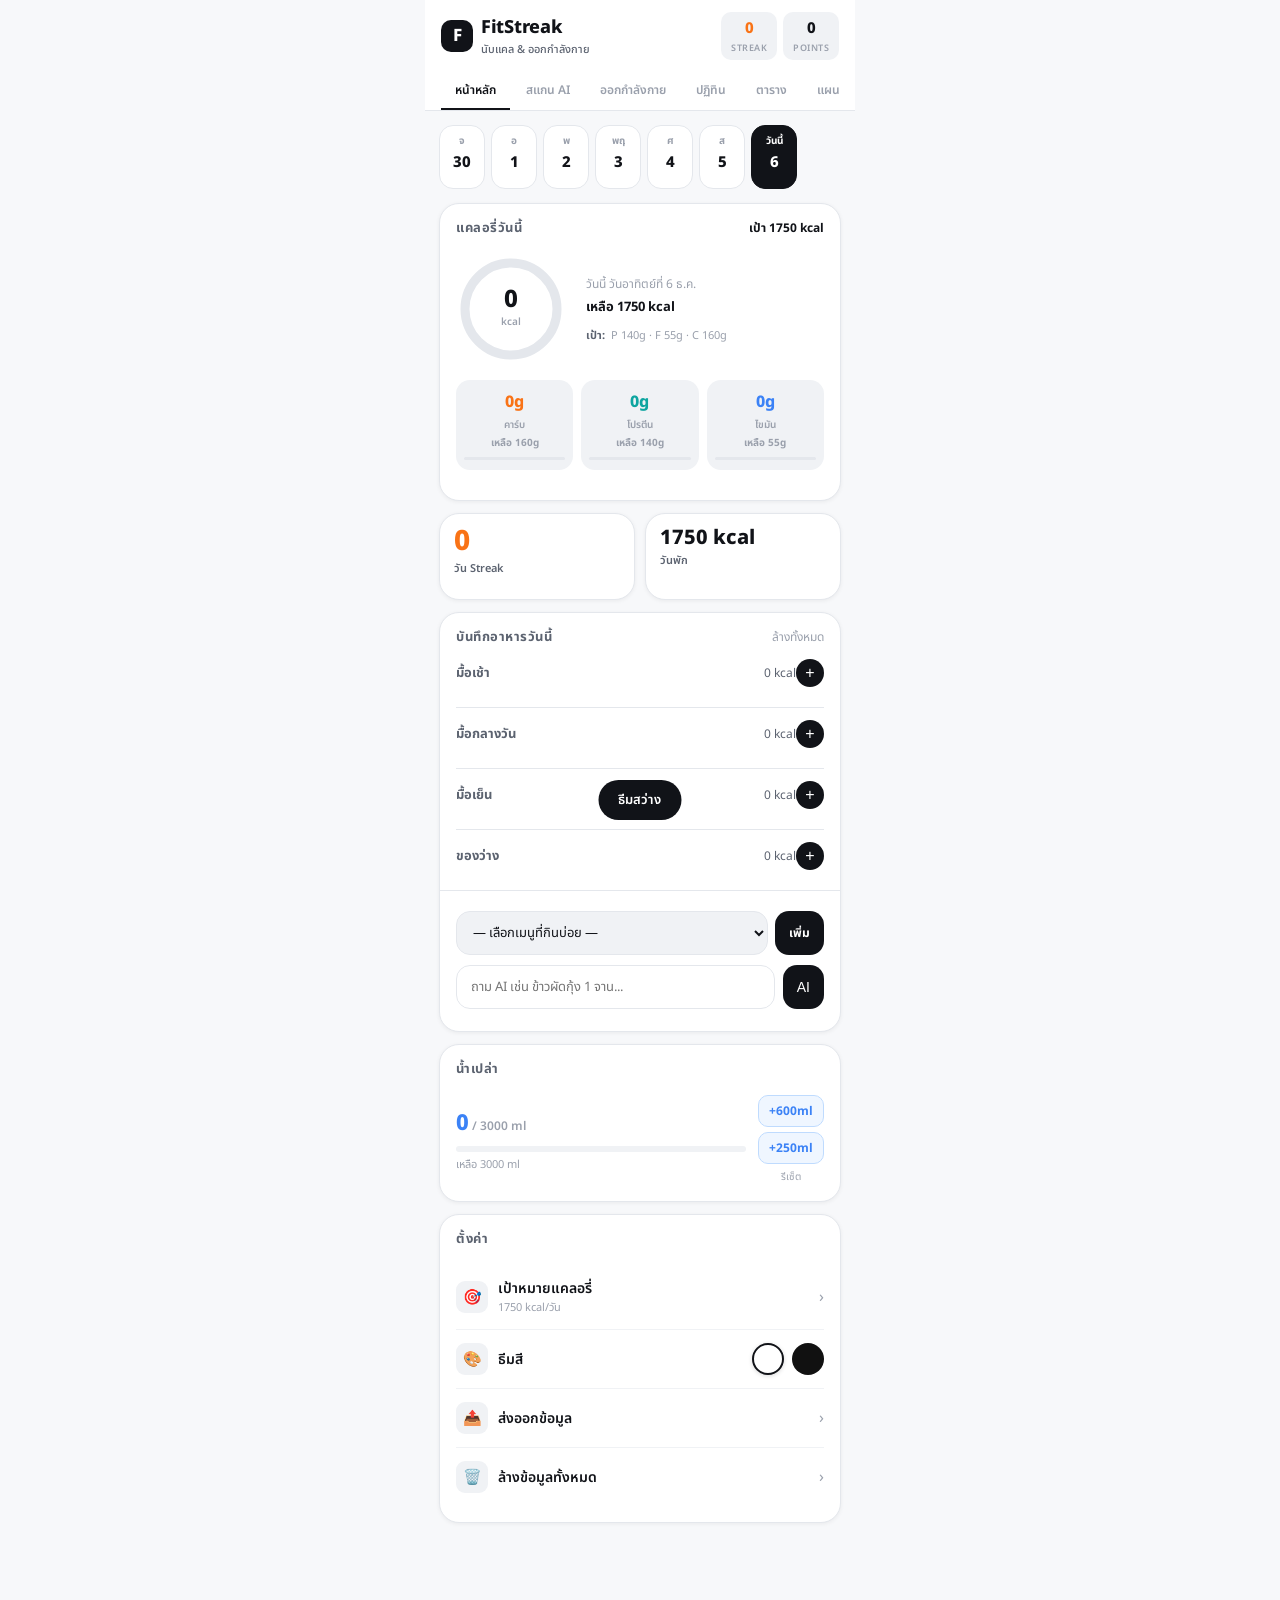
==== commit c2b6bfe5: "Update index.html" ====
--- a/index.html
+++ b/index.html
@@ -244,7 +244,6 @@
   font-family: inherit; font-weight: 700; transition: all .15s;
   display: inline-flex; align-items: center; justify-content: center;
 }
-.btn-outline { background: transparent !important; color: var(--accent) !important; border: 1.5px solid var(--accent) !important; }
 .btn:active { transform: scale(.96); }
 .btn-primary { background: var(--accent); color: #fff; }
 .btn-primary:disabled { opacity: .45; cursor: default; transform: none; }
@@ -835,10 +834,7 @@
       <div id="photoNutrition"></div>
     </div>
     <button class="btn btn-primary btn-block" id="analyzePhotoBtn" style="display:none;margin-top:10px" onclick="analyzePhoto()">วิเคราะห์โภชนาการ</button>
-    <div id="photoActionBtns" style="display:none;margin-top:8px;display:none">
-      <button class="btn btn-teal btn-block" style="margin-bottom:6px" onclick="addPhotoToLog()">+ เพิ่มในบันทึกวันนี้</button>
-      <button class="btn btn-outline btn-block" onclick="addPhotoToFav()">⭐ เพิ่มในเมนูที่กินบ่อย</button>
-    </div>
+    <button class="btn btn-teal btn-block" id="addPhotoBtn" style="display:none;margin-top:8px" onclick="addPhotoToLog()">เพิ่มในบันทึก</button>
     <button class="modal-cancel" onclick="closeModal('photoModal')">ยกเลิก</button>
   </div>
 </div>
@@ -870,10 +866,7 @@
       <div class="ai-food-name" id="qrProductName"></div>
       <div id="qrNutrition"></div>
     </div>
-    <div id="qrActionBtns" style="display:none;margin-top:10px">
-      <button class="btn btn-teal btn-block" style="margin-bottom:6px" onclick="addQRToLog()">+ เพิ่มในบันทึกวันนี้</button>
-      <button class="btn btn-outline btn-block" onclick="addQRToFav()">⭐ เพิ่มในเมนูที่กินบ่อย</button>
-    </div>
+    <button class="btn btn-teal btn-block" id="addQRBtn" style="display:none;margin-top:10px" onclick="addQRToLog()">เพิ่มในบันทึก</button>
     <button class="modal-cancel" onclick="closeModal('qrModal')">ยกเลิก</button>
   </div>
 </div>
@@ -1031,9 +1024,12 @@
         <div id="snItems"></div>
       </div>
 
-      <!-- เมนูที่กินบ่อย + ถาม AI -->
+      <!-- เพิ่มอาหารจาก dropdown + ถาม AI -->
       <div style="padding:10px 16px 14px;border-top:1px solid var(--border)">
-        <div id="favMealsSection" style="margin-bottom:10px"></div>
+        <div class="quick-add-row" style="margin-bottom:10px">
+          <select class="form-select" id="homeFoodSel" style="flex:1"><option value="">— เลือกเมนูที่กินบ่อย —</option></select>
+          <button class="btn btn-primary btn-sm" onclick="addFoodFromHomeSel()">เพิ่ม</button>
+        </div>
         <div class="search-row" style="margin:0">
           <input class="search-input" type="text" id="nutrInput" placeholder="ถาม AI เช่น ข้าวผัดกุ้ง 1 จาน..." onkeydown="if(event.key==='Enter')askNutrition()">
           <button class="search-btn" id="nutrAskBtn" onclick="askNutrition()">AI</button>
@@ -1269,7 +1265,7 @@
   try{
     const raw=localStorage.getItem('fitstreak_v4');
     if(!raw)return {};
-    return safeParseJSON(raw);
+    return JSON.parse(raw);
   }catch{return {};}
 }
 function saveState(){
@@ -1281,7 +1277,6 @@
 if(!S.checkins||typeof S.checkins!=='object')   S.checkins={};
 if(!S.totalPoints) S.totalPoints=0;
 if(!S.waterLog||typeof S.waterLog!=='object')    S.waterLog={};
-if(!S.favMeals||!Array.isArray(S.favMeals))      S.favMeals=[];
 if(!S.profileName) S.profileName='ผู้ใช้ FitStreak';
 
 // migrate old S.meals → foodLog
@@ -1421,74 +1416,23 @@
   el.className='apikey-card has-key';el.innerHTML=`<div class="apikey-top"><span class="apikey-title">OpenRouter API Key</span><span class="apikey-status ok">พร้อมใช้</span></div><div style="font-size:11px;color:var(--text-3);margin-bottom:6px">${'sk-or-···'+key.slice(-6)}</div><div class="limit-track"><div class="limit-fill" style="width:${pct}%;background:${barColor}"></div></div><div class="limit-info"><span>ใช้ไป ${used}/${OR_LIMIT} req วันนี้</span><span style="color:${barColor}">เหลือ ${rem}</span></div>${pct>=80&&!isLimited()?`<div style="background:var(--yellow-lt);border-radius:var(--r-sm);padding:6px 10px;font-size:11px;color:#92400E;margin-top:6px">ใกล้ถึง limit — รีเซ็ตในอีก ${usageResetIn()}</div>`:''} ${isLimited()?`<div class="limit-blocked" style="margin-top:6px">ถึง limit วันนี้แล้ว รีเซ็ตในอีก ${usageResetIn()}</div>`:''}  <button class="apikey-clear" onclick="clearApiKey()">เปลี่ยน / ลบ Key</button>`;
 }
 const OR_MODELS=[
-  // โมเดลฟรี 100% ยืนยันแล้วว่าใช้ได้จริง เมษายน 2026
-  'meta-llama/llama-3.3-70b-instruct:free',        // Llama 3.3 70B — แกร่ง ตอบไทยดี (20 req/นาที, 200/วัน)
-  'google/gemma-3-27b-it:free',                    // Gemma 3 27B — Google ตอบไทยได้ (20 req/นาที, 200/วัน)
-  'google/gemma-4-31b-it:free',                    // Gemma 4 31B — Google multimodal (20 req/นาที, 200/วัน)
-  'qwen/qwen2.5-vl-72b-instruct:free',             // Qwen2.5 VL 72B — ตอบไทยดี+vision (20 req/นาที, 200/วัน)
-  'qwen/qwen2.5-vl-32b-instruct:free',             // Qwen2.5 VL 32B — เร็วกว่า 72B (20 req/นาที, 200/วัน)
-  'mistralai/mistral-small-3.1-24b-instruct:free', // Mistral Small 3.1 — เสถียร (20 req/นาที, 200/วัน)
-  'nvidia/nemotron-nano-12b-v2-vl:free',           // NVIDIA Nemotron Nano VL (20 req/นาที, 200/วัน)
-  'moonshotai/kimi-vl-a3b-thinking:free',          // Kimi VL — vision reasoning (20 req/นาที, 200/วัน)
-  'openai/gpt-oss-120b:free',                      // GPT-OSS 120B — OpenAI open-weight (20 req/นาที, 200/วัน)
-  'openrouter/free',                               // fallback อัตโนมัติ
+  'meta-llama/llama-3.3-70b-instruct:free',
+  'openai/gpt-oss-120b:free',
+  'nvidia/nemotron-3-super-120b-a12b:free',
+  'google/gemma-4-31b-it:free',
+  'qwen/qwen3-coder:free',
+  'nousresearch/hermes-3-llama-3.1-405b:free',
+  'google/gemma-3-27b-it:free',
+  'minimax/minimax-m2.5:free',
+  'openrouter/free',
 ];
-// โมเดลสำหรับวิเคราะห์รูปภาพ + QR Code — ฟรีทั้งหมด ยืนยันแล้ว
+// model ที่รองรับ vision (วิเคราะห์รูปภาพ)
 const IMG_MODELS=[
-  'qwen/qwen2.5-vl-72b-instruct:free',             // อันดับ 1 — Qwen VL 72B วิเคราะห์รูป/QR ดีมาก (20 req/นาที, 200/วัน)
-  'qwen/qwen2.5-vl-32b-instruct:free',             // อันดับ 2 — Qwen VL 32B เร็วกว่า (20 req/นาที, 200/วัน)
-  'google/gemma-4-31b-it:free',                    // อันดับ 3 — Gemma 4 multimodal (20 req/นาที, 200/วัน)
-  'google/gemma-3-27b-it:free',                    // อันดับ 4 — Gemma 3 vision (20 req/นาที, 200/วัน)
-  'nvidia/nemotron-nano-12b-v2-vl:free',           // อันดับ 5 — NVIDIA vision+OCR (20 req/นาที, 200/วัน)
-  'moonshotai/kimi-vl-a3b-thinking:free',          // อันดับ 6 — Kimi VL reasoning (20 req/นาที, 200/วัน)
-  'meta-llama/llama-3.2-11b-vision-instruct:free', // อันดับ 7 — Llama vision (20 req/นาที, 200/วัน)
-  'mistralai/mistral-small-3.1-24b-instruct:free', // อันดับ 8 — Mistral vision (20 req/นาที, 200/วัน)
+  'google/gemini-2.0-flash-lite-001',
+  'google/gemini-2.5-flash-preview:free',
+  'google/gemma-3-27b-it:free',
+  'google/gemma-4-31b-it:free',
 ];
-// ── JSON helpers ──
-function repairAndExtractJSON(raw){
-  if(!raw)return raw;
-  raw=raw.replace(/```json|```/g,'').trim();
-  // ── หา JSON object ที่สมบูรณ์ที่สุดโดย walk บัญชี { } ──
-  function extractBestJSON(s){
-    let best='',depth=0,start=-1;
-    for(let i=0;i<s.length;i++){
-      if(s[i]==='{'){if(depth===0)start=i;depth++;}
-      else if(s[i]==='}'){depth--;if(depth===0&&start>=0){const chunk=s.slice(start,i+1);if(chunk.length>best.length)best=chunk;start=-1;}}
-    }
-    // ถ้าไม่มี JSON สมบูรณ์เลย ให้ใช้ตั้งแต่ { แรกถึงท้าย string
-    if(!best&&start>=0)best=s.slice(start);
-    return best||s;
-  }
-  raw=extractBestJSON(raw);
-  if(!raw.startsWith('{'))return raw;
-  // ── ตัด field ที่ยังค้างอยู่ท้าย string ──
-  // key:"unterminated value
-  raw=raw.replace(/,?\s*"[^"\\]*"\s*:\s*"[^"]*$/,'');
-  // key: number_incomplete
-  raw=raw.replace(/,?\s*"[^"]*"\s*:\s*[\d.]*$/,'');
-  // key: (no value at all)
-  raw=raw.replace(/,?\s*"[^"]*"\s*:\s*$/,'');
-  // bare key fragment
-  raw=raw.replace(/,?\s*"[^"]*"\s*$/,'');
-  // trailing comma
-  raw=raw.replace(/,\s*$/,'');
-  // ── ปิด } ที่ขาด (นับใหม่หลังตัด) ──
-  let depth=0;
-  for(const ch of raw){if(ch==='{')depth++;else if(ch==='}')depth--;}
-  if(depth>0)raw+=Array(depth).fill('}').join('');
-  // ── ลบ trailing comma ก่อน }] ──
-  raw=raw.replace(/,\s*}/g,'}').replace(/,\s*]/g,']');
-  return raw;
-}
-function safeParseJSON(raw){
-  try{return JSON.parse(repairAndExtractJSON(raw));}
-  catch(e){
-    // fallback: ลอง parse raw ตรงๆ ก่อน repair
-    try{return JSON.parse(raw);}
-    catch{throw new Error('JSON Parse error: '+e.message);}
-  }
-}
-
 async function callOR(prompt,maxT=600,withImg=null){
   const key=getApiKey();if(!key)throw new Error('ไม่มี API Key');
   if(isLimited())throw new Error(`ถึง limit วันนี้แล้ว รีเซ็ตในอีก ${usageResetIn()}`);
@@ -1503,31 +1447,29 @@
         // อ่าน response body เพื่อดูว่าเป็น limit แบบไหน
         let body='';
         try{body=await res.text();}catch{}
-        const isRPM=body.includes('per minute')||body.includes('rpm')||body.includes('rate_limit_exceeded')||body.includes('RateLimitError');
-        const isRPD=body.includes('per day')||body.includes('rpd')||body.includes('daily')||body.includes('quota');
-        // ดึงชื่อโมเดลแบบสั้น เช่น gemini-2.0-flash-exp
-        const shortName=model.split('/').pop().replace(':free','');
+        const isRPM=body.includes('per minute')||body.includes('rpm')||body.includes('rate_limit_exceeded');
+        const isRPD=body.includes('per day')||body.includes('rpd')||body.includes('daily');
         if(isRPD){
-          lastErr=`⛔ ${shortName}: ถึง limit รายวัน (ครบโควต้าแล้ว — รีเซ็ตพรุ่งนี้)`;
+          lastErr=`${model}: ถึง limit รายวัน (ครบโควต้าวันนี้แล้ว)`;
         }else if(isRPM){
-          lastErr=`⏱️ ${shortName}: ถึง limit รายนาที — รอ ~60 วินาทีแล้วลองใหม่`;
+          lastErr=`${model}: ถึง limit รายนาที — รอสักครู่แล้วลองใหม่`;
         }else{
-          lastErr=`${shortName}: rate limit — ลองใหม่สักครู่`;
+          lastErr=`${model}: rate limit — ลองใหม่สักครู่`;
         }
         continue;
       }
       const d=await res.json();
       if(d.error){lastErr=d.error.message||d.error.code||'API error';continue;}
-      let raw=(d.choices?.[0]?.message?.content||'').replace(/```json|```/g,'').trim();
+      const raw=(d.choices?.[0]?.message?.content||'').replace(/```json|```/g,'').trim();
       if(!raw){lastErr='ไม่ได้รับข้อมูล';continue;}
-      return repairAndExtractJSON(raw);
+      return raw;
     }catch(e){lastErr=e.message||'Network error';continue;}
   }
-  // แสดง error ที่ชัดขึ้น พร้อมข้อมูล limit
+  // แสดง error ที่ชัดขึ้น
   const isRPM = lastErr.includes('รายนาที');
   const isRPD = lastErr.includes('รายวัน');
-  if(isRPD) throw new Error('⛔ ทุก Model ถึง limit รายวันแล้ว\n• Gemini 2.0 Flash: 200 req/วัน\n• Gemma 3/4: 1000 req/วัน\n• Llama 4: 500 req/วัน\n→ ลองใหม่พรุ่งนี้ หรือสร้าง API Key ใหม่');
-  if(isRPM) throw new Error('⏱️ ทุก Model ถึง limit รายนาทีแล้ว\n• Gemini 2.0 Flash: 10 req/นาที\n• Gemma 3/4: 30 req/นาที\n• Llama 4: 20 req/นาที\n→ รอ 60 วินาทีแล้วลองใหม่');
+  if(isRPD) throw new Error('Model ถึง limit รายวัน (ครบโควต้าวันนี้แล้ว) — ลองพรุ่งนี้หรือใช้ model อื่น');
+  if(isRPM) throw new Error('Model ถึง limit รายนาที — รอ 60 วินาทีแล้วลองใหม่');
   throw new Error(lastErr||'ทุก model ไม่ว่าง — ลองใหม่สักครู่');
 }
 
@@ -1561,7 +1503,7 @@
   }
 }
 // ─── updateHomeUI — single call updates everything ───
-function updateHomeUI(){renderFavMeals();
+function updateHomeUI(){
   const t=getTotals();
   const goals=getNutrGoals();
   // g = เป้าแคลของวันนี้ (จาก NUTR_GOALS ตามวัน) หรือ manual override ถ้าตั้งไว้
@@ -1695,35 +1637,39 @@
   saveState();updateHomeUI();showToast(`เพิ่ม ${name} แล้ว`);
 }
 
-// ─── เมนูที่กินบ่อย (favMeals) ───
-function getFavMeals(){return S.favMeals||[];}
-
-function addToFav(meal){
-  if(!meal||!meal.food)return;
-  const favs=getFavMeals();
-  // ป้องกันซ้ำ (ชื่อเดียวกัน)
-  if(favs.some(f=>f.food===meal.food)){showToast(`"${meal.food}" มีในเมนูที่กินบ่อยแล้ว`);return;}
-  favs.unshift({food:meal.food,calories:meal.calories||0,protein:meal.protein||0,fat:meal.fat||0,carbs:meal.carbs||0,emoji:meal.emoji||'🍽️'});
-  S.favMeals=favs;
-  saveState();
-  renderFavMeals();
-  showToast(`⭐ เพิ่ม "${meal.food}" ในเมนูที่กินบ่อยแล้ว`);
-}
-
-function removeFavMeal(idx){
-  const favs=getFavMeals();
-  const name=favs[idx]?.food||'';
-  favs.splice(idx,1);
-  S.favMeals=favs;
-  saveState();
-  renderFavMeals();
-  populateHomeFoodSel();
-  showToast(`ลบ "${name}" ออกแล้ว`);
-}
-
-function addFavToLog(idx){
-  const m=getFavMeals()[idx];if(!m)return;
+// ─── Meal cards (เมนูที่กินบ่อย) ───
+let homeActiveCat='ทั้งหมด';
+function renderHomeMealCards(){
+  const chipEl=document.getElementById('homeMealCatChips');
+  const cardEl=document.getElementById('homeMealCards');
+  if(!chipEl||!cardEl)return;
+  const goals=getNutrGoals();
+  chipEl.innerHTML=MY_MEAL_CATS.map(c=>`<div class="chip ${homeActiveCat===c?'active':''}" onclick="setHomeCat('${c}')">${c}</div>`).join('');
+  const list=homeActiveCat==='ทั้งหมด'?MY_MEALS:MY_MEALS.filter(m=>m.cat===homeActiveCat);
+  cardEl.innerHTML=list.map(m=>{
+    const ri=MY_MEALS.indexOf(m);const isW=m.isWater;
+    const calCol=m.calories>700?'#DC2626':m.calories>400?'var(--orange)':'var(--teal)';
+    return`<div class="meal-card" onclick="addFromMealCard(${ri})">
+      <div class="mc-icon">${m.emoji}</div>
+      <div class="mc-name">${m.food}</div>
+      ${isW
+        ?`<div class="mc-kcal" style="color:var(--blue);font-size:16px">${m.waterMl}ml</div>`
+        :`<div class="mc-kcal" style="color:${calCol}">${m.calories}</div>
+          <div class="mc-chips">
+            <span class="mc-chip" style="color:var(--teal)">P${m.protein}</span>
+            <span class="mc-chip" style="color:var(--yellow)">F${m.fat}</span>
+            <span class="mc-chip" style="color:var(--orange)">C${m.carbs}</span>
+          </div>`}
+      <div class="mc-bar"><div class="mc-barfill" style="width:${isW?100:Math.min(Math.round((m.protein/goals.protein)*100),100)}%;background:${isW?'var(--blue)':'var(--teal)'}"></div></div>
+    </div>`;
+  }).join('');
+}
+function setHomeCat(c){homeActiveCat=c;renderHomeMealCards();}
+function addFromMealCard(idx){
+  const m=MY_MEALS[idx];if(!m)return;
+  if(m.isWater){addWater(m.waterMl||600);return;}
   const log=getDayLog();
+  // ตรวจเวลา → ใส่มื้อที่เหมาะสม
   const hr=new Date().getHours();
   const meal=hr<11?'breakfast':hr<15?'lunch':hr<20?'dinner':'snack';
   log[meal].push({food:m.food,calories:m.calories,protein:m.protein,fat:m.fat,carbs:m.carbs,emoji:m.emoji||'🍽️',meal});
@@ -1731,53 +1677,21 @@
   showToast(`เพิ่ม ${m.food} — ${m.calories} kcal`);
 }
 
-function renderFavMeals(){
-  const el=document.getElementById('favMealsSection');if(!el)return;
-  const favs=getFavMeals();
-  if(!favs.length){
-    el.innerHTML=`<div style="font-size:12px;color:var(--text-3);text-align:center;padding:8px 0 2px">
-      ยังไม่มีเมนูที่กินบ่อย — สแกนรูป QR หรือถาม AI แล้วกด ⭐
-    </div>`;
-    return;
-  }
-  el.innerHTML=`
-    <div style="font-size:11px;font-weight:700;color:var(--text-2);margin-bottom:6px;letter-spacing:.3px">⭐ เมนูที่กินบ่อย</div>
-    <div style="display:flex;flex-direction:column;gap:5px">
-      ${favs.map((m,i)=>`
-        <div style="display:flex;align-items:center;background:var(--surface2);border-radius:10px;padding:8px 10px;gap:8px">
-          <span style="font-size:18px">${m.emoji}</span>
-          <div style="flex:1;min-width:0">
-            <div style="font-size:13px;font-weight:700;color:var(--text);white-space:nowrap;overflow:hidden;text-overflow:ellipsis">${m.food}</div>
-            <div style="font-size:11px;color:var(--text-3)">${m.calories} kcal · P${m.protein}g · C${m.carbs}g · F${m.fat}g</div>
-          </div>
-          <button onclick="addFavToLog(${i})" style="background:var(--accent);color:#fff;border:none;border-radius:8px;padding:5px 10px;font-size:12px;font-weight:700;cursor:pointer;flex-shrink:0">+ เพิ่ม</button>
-          <button onclick="removeFavMeal(${i})" style="background:none;border:none;color:var(--text-3);font-size:16px;cursor:pointer;flex-shrink:0;padding:0 2px">✕</button>
-        </div>`).join('')}
-    </div>`;
-}
-
-// ── เพิ่มใน fav จากแต่ละ source ──
-function addPhotoToFav(){
-  if(!lastAIFood)return;
-  addToFav({food:lastAIFood.name,calories:lastAIFood.kcal,protein:lastAIFood.protein,fat:lastAIFood.fat,carbs:lastAIFood.carb,emoji:'📸'});
-}
-function addQRToFav(){
-  if(!lastAIFood)return;
-  addToFav({food:lastAIFood.name,calories:lastAIFood.kcal,protein:lastAIFood.protein,fat:lastAIFood.fat,carbs:lastAIFood.carb,emoji:'📦'});
-}
-function addNutrToFav(){
-  if(!currentNutrResult)return;
-  addToFav({food:currentNutrResult.foodName||currentNutrResult.food,calories:currentNutrResult.calories,protein:currentNutrResult.protein,fat:currentNutrResult.fat,carbs:currentNutrResult.carbs,emoji:'🍽️'});
-}
-
-// backward compat
-function renderHomeMealCards(){}
-function setHomeCat(c){}
-function addFromMealCard(idx){}
-function showMealInfoHome(idx){}
-function showMealInfo(idx){if(currentNutrResult)displayNutrResult(currentNutrResult);}
-function populateHomeFoodSel(){}
-function addFoodFromHomeSel(){}
+// backward compat aliases
+function showMealInfoHome(idx){addFromMealCard(idx);}
+function showMealInfo(idx){addFromMealCard(idx);}
+
+function populateHomeFoodSel(){
+  const sel=document.getElementById('homeFoodSel');if(!sel)return;
+  sel.innerHTML='<option value="">— เลือกเมนูที่กินบ่อย —</option>'+
+    MY_MEALS.filter(m=>!m.isWater).map((m,i)=>`<option value="${MY_MEALS.indexOf(m)}">${m.emoji} ${m.food} — ${m.calories}kcal</option>`).join('');
+}
+function addFoodFromHomeSel(){
+  const sel=document.getElementById('homeFoodSel');if(!sel||sel.value==='')return;
+  const m=MY_MEALS[parseInt(sel.value)];if(!m)return;
+  addFromMealCard(MY_MEALS.indexOf(m));
+  sel.value='';
+}
 
 // ─── Food log: clear / remove ───
 function removeFoodLog(idx){
@@ -1847,7 +1761,7 @@
 // ═══════════════════════════════════════
 // PHOTO SCAN
 // ═══════════════════════════════════════
-function openPhotoModal(){document.getElementById('previewImg').style.display='none';document.getElementById('analyzePhotoBtn').style.display='none';const pab=document.getElementById('photoActionBtns');if(pab)pab.style.display='none';document.getElementById('photoAiResult').classList.remove('visible');document.getElementById('scanLoading').style.display='none';openModal('photoModal');}
+function openPhotoModal(){document.getElementById('previewImg').style.display='none';document.getElementById('analyzePhotoBtn').style.display='none';document.getElementById('addPhotoBtn').style.display='none';document.getElementById('photoAiResult').classList.remove('visible');document.getElementById('scanLoading').style.display='none';openModal('photoModal');}
 function handlePhotoUpload(inp){
   const f=inp.files[0];if(!f)return;
   const r=new FileReader();r.onload=e=>{const img=document.getElementById('previewImg');img.src=e.target.result;img.style.display='block';const btn=document.getElementById('analyzePhotoBtn');btn.style.display='block';btn.dataset.img=e.target.result.split(',')[1];};r.readAsDataURL(f);
@@ -1856,17 +1770,14 @@
   const key=getApiKey();if(!key){showToast('ใส่ API Key ก่อน');return;}
   const btn=document.getElementById('analyzePhotoBtn');const imgData=btn.dataset.img;if(!imgData)return;
   btn.style.display='none';document.getElementById('scanLoading').style.display='block';document.getElementById('photoAiResult').classList.remove('visible');
-  const prompt=`วิเคราะห์รูปอาหารนี้ ตอบ JSON เท่านั้น ห้ามพิมพ์อื่น:\n{"foodName":"ชื่ออาหาร","calories":0,"protein":0,"fat":0,"carbs":0,"fiber":0,"sodium":0,"servingSize":"ขนาด","healthScore":0,"note":"หมายเหตุสั้น"}`;
+  const prompt=`วิเคราะห์รูปอาหารนี้ ตอบเป็น JSON เท่านั้น:\n{"foodName":"ชื่ออาหาร","calories":0,"carbs":0,"protein":0,"fat":0,"fiber":0,"sugar":0,"sodium":0,"vitaminC":0,"calcium":0,"servingSize":"ขนาดเสิร์ฟ","healthScore":0,"note":"หมายเหตุ"}`;
   try{
-    const raw=await callOR(prompt,1500,imgData);incUsage();
-    const r=safeParseJSON(raw);lastAIFood={name:r.foodName,emoji:'🍽️',kcal:r.calories,carb:r.carbs,protein:r.protein,fat:r.fat};
+    const raw=await callOR(prompt,600,imgData);incUsage();
+    const r=JSON.parse(raw);lastAIFood={name:r.foodName,emoji:'🍽️',kcal:r.calories,carb:r.carbs,protein:r.protein,fat:r.fat};
     document.getElementById('photoFoodName').textContent=r.foodName;document.getElementById('photoNutrition').innerHTML=buildNutritionHTML(r);
-    document.getElementById('photoAiResult').classList.add('visible');
-    const pab=document.getElementById('photoActionBtns');if(pab)pab.style.display='flex';
-    if(pab)pab.style.flexDirection='column';
+    document.getElementById('photoAiResult').classList.add('visible');document.getElementById('addPhotoBtn').style.display='block';
   }catch(e){showToast('วิเคราะห์ไม่สำเร็จ: '+e.message);}
   document.getElementById('scanLoading').style.display='none';btn.style.display='block';
-  // (photoActionBtns handled above)
 }
 function addPhotoToLog(){
   if(!lastAIFood)return;
@@ -1879,12 +1790,12 @@
 // ═══════════════════════════════════════
 // QR SCAN
 // ═══════════════════════════════════════
-function openQRModal(){document.getElementById('qrAiResult').classList.remove('visible');const qab=document.getElementById('qrActionBtns');if(qab)qab.style.display='none';openModal('qrModal');}
+function openQRModal(){document.getElementById('qrAiResult').classList.remove('visible');document.getElementById('addQRBtn').style.display='none';openModal('qrModal');}
 function handleQRUpload(inp){const f=inp.files[0];if(!f)return;const r=new FileReader();r.onload=e=>analyzeQRImg(e.target.result.split(',')[1]);r.readAsDataURL(f);}
 async function analyzeQRImg(imgData){
   document.getElementById('qrLoading').style.display='block';
   const prompt=`วิเคราะห์สินค้าจากรูปนี้ ตอบ JSON:\n{"productName":"ชื่อ","brand":"แบรนด์","calories":0,"carbs":0,"protein":0,"fat":0,"sugar":0,"sodium":0,"fiber":0,"servingSize":"ขนาด","servingsPerPack":1,"ingredients":"ส่วนประกอบ"}`;
-  try{const raw=await callOR(prompt,800,imgData);incUsage();showQRResult(safeParseJSON(raw));}catch(e){showToast('อ่าน Barcode ไม่สำเร็จ');}
+  try{const raw=await callOR(prompt,500,imgData);incUsage();showQRResult(JSON.parse(raw));}catch(e){showToast('อ่าน Barcode ไม่สำเร็จ');}
   document.getElementById('qrLoading').style.display='none';
 }
 function simulateQR(){
@@ -1895,7 +1806,7 @@
   lastAIFood={name:r.productName,emoji:'📦',kcal:r.calories,carb:r.carbs,protein:r.protein,fat:r.fat};
   document.getElementById('qrProductName').textContent=`${r.productName} — ${r.brand||''}`;
   document.getElementById('qrNutrition').innerHTML=buildNutritionHTML(r)+`<div class="nutri-detail-row"><span>แบรนด์</span><b>${r.brand||'-'}</b></div><div class="nutri-detail-row"><span>จำนวนเสิร์ฟ/บรรจุ</span><b>${r.servingsPerPack||1}</b></div>`;
-  document.getElementById('qrAiResult').classList.add('visible');const qab=document.getElementById('qrActionBtns');if(qab)qab.style.display='flex';if(qab)qab.style.flexDirection='column';
+  document.getElementById('qrAiResult').classList.add('visible');document.getElementById('addQRBtn').style.display='block';
 }
 function addQRToLog(){
   if(!lastAIFood)return;
@@ -1913,9 +1824,9 @@
   if(!getApiKey()){showToast('ใส่ API Key ก่อน');return;}
   const el=document.getElementById('scanAiResult');el.classList.add('visible');
   el.innerHTML='<div class="spinner"></div><div class="loading-txt">กำลังวิเคราะห์...</div>';
-  const prompt=`ตอบเฉพาะ JSON ไม่มีข้อความอื่น ข้อมูลโภชนาการของ "${txt}":\n{"foodName":"ชื่ออาหาร","calories":0,"protein":0,"fat":0,"carbs":0,"fiber":0,"sodium":0,"servingSize":"1 จาน","healthScore":0,"note":"หมายเหตุสั้น"}`;
+  const prompt=`ให้ข้อมูลโภชนาการของ "${txt}" ตอบ JSON:\n{"foodName":"ชื่ออาหาร","calories":0,"carbs":0,"protein":0,"fat":0,"fiber":0,"sugar":0,"sodium":0,"vitaminC":0,"calcium":0,"servingSize":"ขนาดเสิร์ฟ","healthScore":0,"note":"หมายเหตุ"}`;
   try{
-    const raw=await callOR(prompt,700);incUsage();const r=safeParseJSON(raw);
+    const raw=await callOR(prompt,500);incUsage();const r=JSON.parse(raw);
     lastAIFood={name:r.foodName,emoji:'🍽️',kcal:r.calories,carb:r.carbs,protein:r.protein,fat:r.fat};
     el.innerHTML=`<div class="ai-badge">AI วิเคราะห์</div><div class="ai-food-name">${r.foodName}</div>${buildNutritionHTML(r)}<button class="btn btn-primary btn-block" style="margin-top:10px;padding:11px;font-size:13px" onclick="addScanAIToLog()">เพิ่มในบันทึก</button>`;
     el.classList.add('visible');
@@ -2078,9 +1989,9 @@
   const el=document.getElementById('nutrResult');if(!el)return;
   const askBtn=document.getElementById('nutrAskBtn');if(askBtn)askBtn.textContent='...';
   el.innerHTML='<div class="spinner"></div><div class="loading-txt">กำลังวิเคราะห์...</div>';
-  const prompt=`ตอบเฉพาะ JSON ไม่มีข้อความอื่น ข้อมูลโภชนาการของ "${q}":\n{"food":"ชื่ออาหาร","serving":"1 จาน","calories":0,"protein":0,"fat":0,"carbs":0,"fiber":0,"note":"หมายเหตุสั้น"}`;
+  const prompt=`โภชนาการของ "${q}" ตอบ JSON:\n{"food":"ชื่อ","serving":"ขนาด","calories":0,"protein":0,"fat":0,"carbs":0,"fiber":0,"sugar":0,"note":"หมายเหตุ"}`;
   try{
-    const raw=await callOR(prompt,800);incUsage();const r=safeParseJSON(raw);if(r.food&&!r.foodName)r.foodName=r.food;if(!r.calories&&!r.foodName){throw new Error('รูปแบบข้อมูลไม่ถูกต้อง');}currentNutrResult=r;displayNutrResult(r);
+    const raw=await callOR(prompt,500);incUsage();const r=JSON.parse(raw);currentNutrResult=r;displayNutrResult(r);
     nutrQueryHistory.unshift(r);if(nutrQueryHistory.length>8)nutrQueryHistory.pop();
     renderRecentScans();
     const inp=document.getElementById('nutrInput');if(inp)inp.value='';
@@ -2108,13 +2019,10 @@
       ${[['แคลอรี่',pC,'var(--accent)'],['โปรตีน',pP,'var(--teal)'],['ไขมัน',pF,'var(--yellow)'],['คาร์บ',pCa,'var(--orange)']].map(([l,p,c])=>`<div class="vs-row"><span class="vs-lbl">${l}</span><div class="vs-bar-wrap"><div class="vs-bar-fill" style="width:${p}%;background:${c}"></div></div><span class="vs-pct">${p}%</span></div>`).join('')}
     </div>
     ${info.note?`<div style="padding:9px;background:var(--surface2);border-radius:var(--r-sm);font-size:12px;color:var(--text-2);margin-bottom:10px">${info.note}</div>`:''}`}
-    <div style="display:flex;flex-direction:column;gap:6px">
-      <button class="btn btn-teal btn-block btn-sm" style="padding:10px;font-size:13px" onclick="addNutrToLog()">+ บันทึกลงรายการวันนี้</button>
-      <button class="btn btn-outline btn-block btn-sm" style="padding:10px;font-size:13px" onclick="addNutrToFav()">⭐ เพิ่มในเมนูที่กินบ่อย</button>
-    </div>
+    <button class="btn btn-teal btn-block btn-sm" style="padding:10px;font-size:13px" onclick="addNutrToLog()">+ บันทึกลงรายการวันนี้</button>
   </div></div>`;
 }
-function setMyCat(c){}
+function setMyCat(c){activeMyCat=c;homeActiveCat=c;renderHomeMealCards();}
 
 // ═══════════════════════════════════════
 // PLANNER
@@ -2169,7 +2077,7 @@
   const mealNames=plannerState.mealCount===2?['มื้อกลางวัน (12:00)','มื้อเย็น (20:00-21:00)']:['มื้อเช้า-กลางวัน (11:00)','มื้อบ่าย (16:00)','มื้อเย็น (20:00-21:00)'];
   plannerState.loading=true;plannerState.result=null;renderPlanner();
   const prompt=`วางแผนมื้ออาหาร ${plannerState.mealCount} มื้อ วัน${sch.name} (${goals.label})\nเป้า${useRem?'ที่เหลือ':''}: ${useRem?rem.cal:goals.cal}kcal P${useRem?rem.protein:goals.protein}g F${useRem?rem.fat:goals.fat}g C${useRem?rem.carb:goals.carb}g\nสไตล์${plannerState.style} ออกกำลังกาย 4-5 ทุ่ม มื้อ: ${mealNames.join(' | ')}\nตอบ JSON:\n{"meals":[{"name":"ชื่อมื้อ","icon":"emoji","items":[{"name":"ชื่ออาหาร+ขนาด","emoji":"emoji","calories":0,"protein":0,"fat":0,"carbs":0,"note":"เหตุผล"}]}],"tip":"เคล็ดลับ"}`;
-  try{const raw=await callOR(prompt,1800);incUsage();plannerState.result=safeParseJSON(raw);plannerState.loading=false;renderPlanner();showToast('แผนมื้ออาหารพร้อมแล้ว!');}
+  try{const raw=await callOR(prompt,1800);incUsage();plannerState.result=JSON.parse(raw);plannerState.loading=false;renderPlanner();showToast('แผนมื้ออาหารพร้อมแล้ว!');}
   catch(e){plannerState.loading=false;renderPlanner();showToast('ไม่สำเร็จ: '+(e.message||'ลองใหม่'));}
 }
 function addPlanMeal(idx){if(!plannerState.result)return;const m=plannerState.result.meals[idx];const k=today();if(!S.foodLog[k])S.foodLog[k]=[];m.items.forEach(it=>S.foodLog[k].push({food:it.name,calories:it.calories||0,protein:it.protein||0,fat:it.fat||0,carbs:it.carbs||0}));saveState();showToast(`บันทึก ${m.name} แล้ว`);}
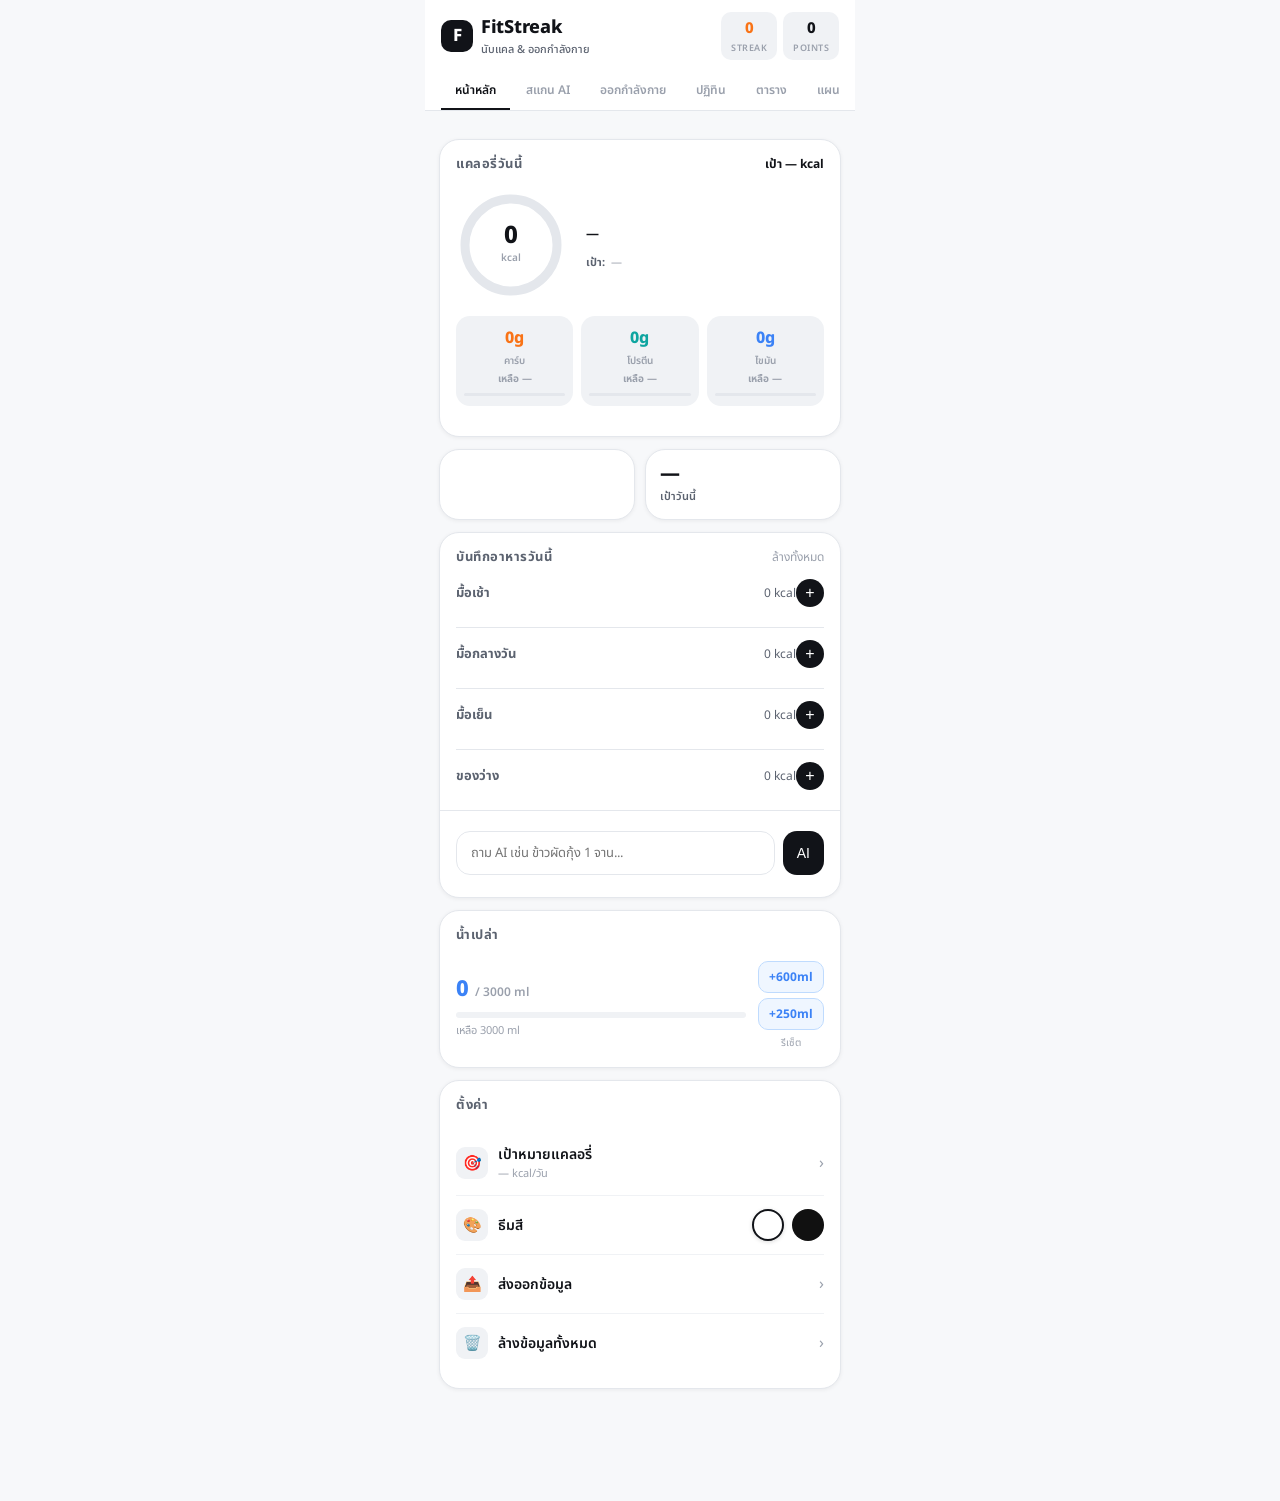
==== commit b4c7e123: "Add files via upload" ====
--- a/index.html
+++ b/index.html
@@ -244,6 +244,7 @@
   font-family: inherit; font-weight: 700; transition: all .15s;
   display: inline-flex; align-items: center; justify-content: center;
 }
+.btn-outline { background: transparent !important; color: var(--accent) !important; border: 1.5px solid var(--accent) !important; }
 .btn:active { transform: scale(.96); }
 .btn-primary { background: var(--accent); color: #fff; }
 .btn-primary:disabled { opacity: .45; cursor: default; transform: none; }
@@ -834,7 +835,10 @@
       <div id="photoNutrition"></div>
     </div>
     <button class="btn btn-primary btn-block" id="analyzePhotoBtn" style="display:none;margin-top:10px" onclick="analyzePhoto()">วิเคราะห์โภชนาการ</button>
-    <button class="btn btn-teal btn-block" id="addPhotoBtn" style="display:none;margin-top:8px" onclick="addPhotoToLog()">เพิ่มในบันทึก</button>
+    <div id="photoActionBtns" style="display:none;margin-top:8px;display:none">
+      <button class="btn btn-teal btn-block" style="margin-bottom:6px" onclick="addPhotoToLog()">+ เพิ่มในบันทึกวันนี้</button>
+      <button class="btn btn-outline btn-block" onclick="addPhotoToFav()">⭐ เพิ่มในเมนูที่กินบ่อย</button>
+    </div>
     <button class="modal-cancel" onclick="closeModal('photoModal')">ยกเลิก</button>
   </div>
 </div>
@@ -866,7 +870,10 @@
       <div class="ai-food-name" id="qrProductName"></div>
       <div id="qrNutrition"></div>
     </div>
-    <button class="btn btn-teal btn-block" id="addQRBtn" style="display:none;margin-top:10px" onclick="addQRToLog()">เพิ่มในบันทึก</button>
+    <div id="qrActionBtns" style="display:none;margin-top:10px">
+      <button class="btn btn-teal btn-block" style="margin-bottom:6px" onclick="addQRToLog()">+ เพิ่มในบันทึกวันนี้</button>
+      <button class="btn btn-outline btn-block" onclick="addQRToFav()">⭐ เพิ่มในเมนูที่กินบ่อย</button>
+    </div>
     <button class="modal-cancel" onclick="closeModal('qrModal')">ยกเลิก</button>
   </div>
 </div>
@@ -1024,12 +1031,9 @@
         <div id="snItems"></div>
       </div>
 
-      <!-- เพิ่มอาหารจาก dropdown + ถาม AI -->
+      <!-- เมนูที่กินบ่อย + ถาม AI -->
       <div style="padding:10px 16px 14px;border-top:1px solid var(--border)">
-        <div class="quick-add-row" style="margin-bottom:10px">
-          <select class="form-select" id="homeFoodSel" style="flex:1"><option value="">— เลือกเมนูที่กินบ่อย —</option></select>
-          <button class="btn btn-primary btn-sm" onclick="addFoodFromHomeSel()">เพิ่ม</button>
-        </div>
+        <div id="favMealsSection" style="margin-bottom:10px"></div>
         <div class="search-row" style="margin:0">
           <input class="search-input" type="text" id="nutrInput" placeholder="ถาม AI เช่น ข้าวผัดกุ้ง 1 จาน..." onkeydown="if(event.key==='Enter')askNutrition()">
           <button class="search-btn" id="nutrAskBtn" onclick="askNutrition()">AI</button>
@@ -1124,7 +1128,10 @@
       <div class="ai-badge">AI วิเคราะห์</div>
       <div class="ai-food-name" id="scanFoodName"></div>
       <div id="scanNutrition"></div>
-      <button class="btn btn-primary btn-block" style="margin-top:10px;padding:11px;font-size:13px" onclick="addScanAIToLog()">เพิ่มในบันทึก</button>
+      <div style="display:flex;flex-direction:column;gap:6px;margin-top:10px">
+        <button class="btn btn-teal btn-block" style="padding:11px;font-size:13px" onclick="addScanAIToLog()">+ เพิ่มในบันทึกวันนี้</button>
+        <button class="btn btn-outline btn-block" style="padding:11px;font-size:13px" onclick="addScanAIToFav()">⭐ เพิ่มในเมนูที่กินบ่อย</button>
+      </div>
     </div>
     <div class="sec-label">เมนูล่าสุด</div>
     <div id="recentScans"><div style="text-align:center;padding:16px;color:var(--text-3);font-size:13px">ยังไม่มีประวัติ — ลองสแกนหรือถามดูก่อนเลย</div></div>
@@ -1265,7 +1272,7 @@
   try{
     const raw=localStorage.getItem('fitstreak_v4');
     if(!raw)return {};
-    return JSON.parse(raw);
+    return safeParseJSON(raw);
   }catch{return {};}
 }
 function saveState(){
@@ -1277,6 +1284,7 @@
 if(!S.checkins||typeof S.checkins!=='object')   S.checkins={};
 if(!S.totalPoints) S.totalPoints=0;
 if(!S.waterLog||typeof S.waterLog!=='object')    S.waterLog={};
+if(!S.favMeals||!Array.isArray(S.favMeals))      S.favMeals=[];
 if(!S.profileName) S.profileName='ผู้ใช้ FitStreak';
 
 // migrate old S.meals → foodLog
@@ -1416,23 +1424,128 @@
   el.className='apikey-card has-key';el.innerHTML=`<div class="apikey-top"><span class="apikey-title">OpenRouter API Key</span><span class="apikey-status ok">พร้อมใช้</span></div><div style="font-size:11px;color:var(--text-3);margin-bottom:6px">${'sk-or-···'+key.slice(-6)}</div><div class="limit-track"><div class="limit-fill" style="width:${pct}%;background:${barColor}"></div></div><div class="limit-info"><span>ใช้ไป ${used}/${OR_LIMIT} req วันนี้</span><span style="color:${barColor}">เหลือ ${rem}</span></div>${pct>=80&&!isLimited()?`<div style="background:var(--yellow-lt);border-radius:var(--r-sm);padding:6px 10px;font-size:11px;color:#92400E;margin-top:6px">ใกล้ถึง limit — รีเซ็ตในอีก ${usageResetIn()}</div>`:''} ${isLimited()?`<div class="limit-blocked" style="margin-top:6px">ถึง limit วันนี้แล้ว รีเซ็ตในอีก ${usageResetIn()}</div>`:''}  <button class="apikey-clear" onclick="clearApiKey()">เปลี่ยน / ลบ Key</button>`;
 }
 const OR_MODELS=[
-  'meta-llama/llama-3.3-70b-instruct:free',
-  'openai/gpt-oss-120b:free',
-  'nvidia/nemotron-3-super-120b-a12b:free',
-  'google/gemma-4-31b-it:free',
-  'qwen/qwen3-coder:free',
-  'nousresearch/hermes-3-llama-3.1-405b:free',
-  'google/gemma-3-27b-it:free',
-  'minimax/minimax-m2.5:free',
-  'openrouter/free',
+  // โมเดลฟรี 100% ยืนยันแล้วว่าใช้ได้จริง เมษายน 2026
+  'meta-llama/llama-3.3-70b-instruct:free',        // Llama 3.3 70B — แกร่ง ตอบไทยดี (20 req/นาที, 200/วัน)
+  'google/gemma-3-27b-it:free',                    // Gemma 3 27B — Google ตอบไทยได้ (20 req/นาที, 200/วัน)
+  'google/gemma-4-31b-it:free',                    // Gemma 4 31B — Google multimodal (20 req/นาที, 200/วัน)
+  'qwen/qwen2.5-vl-72b-instruct:free',             // Qwen2.5 VL 72B — ตอบไทยดี+vision (20 req/นาที, 200/วัน)
+  'qwen/qwen2.5-vl-32b-instruct:free',             // Qwen2.5 VL 32B — เร็วกว่า 72B (20 req/นาที, 200/วัน)
+  'mistralai/mistral-small-3.1-24b-instruct:free', // Mistral Small 3.1 — เสถียร (20 req/นาที, 200/วัน)
+  'nvidia/nemotron-nano-12b-v2-vl:free',           // NVIDIA Nemotron Nano VL (20 req/นาที, 200/วัน)
+  'moonshotai/kimi-vl-a3b-thinking:free',          // Kimi VL — vision reasoning (20 req/นาที, 200/วัน)
+  'openai/gpt-oss-120b:free',                      // GPT-OSS 120B — OpenAI open-weight (20 req/นาที, 200/วัน)
+  'openrouter/free',                               // fallback อัตโนมัติ
 ];
-// model ที่รองรับ vision (วิเคราะห์รูปภาพ)
+// โมเดลสำหรับวิเคราะห์รูปภาพ + QR Code — ฟรีทั้งหมด ยืนยันแล้ว
 const IMG_MODELS=[
-  'google/gemini-2.0-flash-lite-001',
-  'google/gemini-2.5-flash-preview:free',
-  'google/gemma-3-27b-it:free',
-  'google/gemma-4-31b-it:free',
+  'qwen/qwen2.5-vl-72b-instruct:free',             // อันดับ 1 — Qwen VL 72B วิเคราะห์รูป/QR ดีมาก (20 req/นาที, 200/วัน)
+  'qwen/qwen2.5-vl-32b-instruct:free',             // อันดับ 2 — Qwen VL 32B เร็วกว่า (20 req/นาที, 200/วัน)
+  'google/gemma-4-31b-it:free',                    // อันดับ 3 — Gemma 4 multimodal (20 req/นาที, 200/วัน)
+  'google/gemma-3-27b-it:free',                    // อันดับ 4 — Gemma 3 vision (20 req/นาที, 200/วัน)
+  'nvidia/nemotron-nano-12b-v2-vl:free',           // อันดับ 5 — NVIDIA vision+OCR (20 req/นาที, 200/วัน)
+  'moonshotai/kimi-vl-a3b-thinking:free',          // อันดับ 6 — Kimi VL reasoning (20 req/นาที, 200/วัน)
+  'meta-llama/llama-3.2-11b-vision-instruct:free', // อันดับ 7 — Llama vision (20 req/นาที, 200/วัน)
+  'mistralai/mistral-small-3.1-24b-instruct:free', // อันดับ 8 — Mistral vision (20 req/นาที, 200/วัน)
 ];
+// ══════════════════════════════════════════════════
+// OPEN FOOD FACTS API (ฟรี ไม่ต้อง key)
+// ══════════════════════════════════════════════════
+async function searchOpenFoodFacts(query){
+  // ค้นด้วยชื่ออาหาร
+  try{
+    const url=`https://world.openfoodfacts.org/cgi/search.pl?search_terms=${encodeURIComponent(query)}&search_simple=1&action=process&json=1&page_size=5&lc=th,en`;
+    const res=await fetch(url,{headers:{'User-Agent':'FitStreak/1.0'}});
+    if(!res.ok)return null;
+    const d=await res.json();
+    const p=d.products?.[0];
+    if(!p||!p.nutriments)return null;
+    return offProductToNutr(p);
+  }catch{return null;}
+}
+
+async function lookupBarcodeOFF(barcode){
+  // ค้นด้วย barcode โดยตรง
+  try{
+    const res=await fetch(`https://world.openfoodfacts.org/api/v2/product/${barcode}.json`,{headers:{'User-Agent':'FitStreak/1.0'}});
+    if(!res.ok)return null;
+    const d=await res.json();
+    if(d.status!==1||!d.product)return null;
+    return offProductToNutr(d.product);
+  }catch{return null;}
+}
+
+function offProductToNutr(p){
+  const n=p.nutriments||{};
+  const serving=p.serving_size||p.serving_quantity_unit||'100g';
+  // ค่าโภชนาการต่อ serving (หรือต่อ 100g ถ้าไม่มี serving)
+  const mul=p.serving_quantity?p.serving_quantity/100:1;
+  const cal=n['energy-kcal_serving']||n['energy-kcal_100g']&&Math.round(n['energy-kcal_100g']*mul)||0;
+  const name=p.product_name_th||p.product_name||p.abbreviated_product_name||'ไม่ทราบชื่อ';
+  return{
+    productName:name,
+    foodName:name,
+    brand:p.brands||'',
+    calories:Math.round(cal)||Math.round((n['energy-kcal_serving']||n.energy_serving/4.184||0)),
+    protein:Math.round((n.proteins_serving||n.proteins_100g*mul||0)*10)/10,
+    fat:Math.round((n.fat_serving||n.fat_100g*mul||0)*10)/10,
+    carbs:Math.round((n.carbohydrates_serving||n.carbohydrates_100g*mul||0)*10)/10,
+    fiber:Math.round((n.fiber_serving||n.fiber_100g*mul||0)*10)/10,
+    sugar:Math.round((n.sugars_serving||n.sugars_100g*mul||0)*10)/10,
+    sodium:Math.round((n.sodium_serving||n.sodium_100g*mul||0)*1000)||0,
+    servingSize:serving,
+    servingsPerPack:p.serving_quantity?Math.round((p.product_quantity||100)/p.serving_quantity):1,
+    ingredients:p.ingredients_text_th||p.ingredients_text||'',
+    healthScore:Math.round((p.nutriscore_score!=null?(100-p.nutriscore_score*5):50)),
+    note:'ข้อมูลจาก Open Food Facts',
+    source:'OFF'
+  };
+}
+
+// ── JSON helpers ──
+function repairAndExtractJSON(raw){
+  if(!raw)return raw;
+  raw=raw.replace(/```json|```/g,'').trim();
+  // ── หา JSON object ที่สมบูรณ์ที่สุดโดย walk บัญชี { } ──
+  function extractBestJSON(s){
+    let best='',depth=0,start=-1;
+    for(let i=0;i<s.length;i++){
+      if(s[i]==='{'){if(depth===0)start=i;depth++;}
+      else if(s[i]==='}'){depth--;if(depth===0&&start>=0){const chunk=s.slice(start,i+1);if(chunk.length>best.length)best=chunk;start=-1;}}
+    }
+    // ถ้าไม่มี JSON สมบูรณ์เลย ให้ใช้ตั้งแต่ { แรกถึงท้าย string
+    if(!best&&start>=0)best=s.slice(start);
+    return best||s;
+  }
+  raw=extractBestJSON(raw);
+  if(!raw.startsWith('{'))return raw;
+  // ── ตัด field ที่ยังค้างอยู่ท้าย string ──
+  // key:"unterminated value
+  raw=raw.replace(/,?\s*"[^"\\]*"\s*:\s*"[^"]*$/,'');
+  // key: number_incomplete
+  raw=raw.replace(/,?\s*"[^"]*"\s*:\s*[\d.]*$/,'');
+  // key: (no value at all)
+  raw=raw.replace(/,?\s*"[^"]*"\s*:\s*$/,'');
+  // bare key fragment
+  raw=raw.replace(/,?\s*"[^"]*"\s*$/,'');
+  // trailing comma
+  raw=raw.replace(/,\s*$/,'');
+  // ── ปิด } ที่ขาด (นับใหม่หลังตัด) ──
+  let depth=0;
+  for(const ch of raw){if(ch==='{')depth++;else if(ch==='}')depth--;}
+  if(depth>0)raw+=Array(depth).fill('}').join('');
+  // ── ลบ trailing comma ก่อน }] ──
+  raw=raw.replace(/,\s*}/g,'}').replace(/,\s*]/g,']');
+  return raw;
+}
+function safeParseJSON(raw){
+  try{return JSON.parse(repairAndExtractJSON(raw));}
+  catch(e){
+    // fallback: ลอง parse raw ตรงๆ ก่อน repair
+    try{return JSON.parse(raw);}
+    catch{throw new Error('JSON Parse error: '+e.message);}
+  }
+}
+
 async function callOR(prompt,maxT=600,withImg=null){
   const key=getApiKey();if(!key)throw new Error('ไม่มี API Key');
   if(isLimited())throw new Error(`ถึง limit วันนี้แล้ว รีเซ็ตในอีก ${usageResetIn()}`);
@@ -1447,29 +1560,31 @@
         // อ่าน response body เพื่อดูว่าเป็น limit แบบไหน
         let body='';
         try{body=await res.text();}catch{}
-        const isRPM=body.includes('per minute')||body.includes('rpm')||body.includes('rate_limit_exceeded');
-        const isRPD=body.includes('per day')||body.includes('rpd')||body.includes('daily');
+        const isRPM=body.includes('per minute')||body.includes('rpm')||body.includes('rate_limit_exceeded')||body.includes('RateLimitError');
+        const isRPD=body.includes('per day')||body.includes('rpd')||body.includes('daily')||body.includes('quota');
+        // ดึงชื่อโมเดลแบบสั้น เช่น gemini-2.0-flash-exp
+        const shortName=model.split('/').pop().replace(':free','');
         if(isRPD){
-          lastErr=`${model}: ถึง limit รายวัน (ครบโควต้าวันนี้แล้ว)`;
+          lastErr=`⛔ ${shortName}: ถึง limit รายวัน (ครบโควต้าแล้ว — รีเซ็ตพรุ่งนี้)`;
         }else if(isRPM){
-          lastErr=`${model}: ถึง limit รายนาที — รอสักครู่แล้วลองใหม่`;
+          lastErr=`⏱️ ${shortName}: ถึง limit รายนาที — รอ ~60 วินาทีแล้วลองใหม่`;
         }else{
-          lastErr=`${model}: rate limit — ลองใหม่สักครู่`;
+          lastErr=`${shortName}: rate limit — ลองใหม่สักครู่`;
         }
         continue;
       }
       const d=await res.json();
       if(d.error){lastErr=d.error.message||d.error.code||'API error';continue;}
-      const raw=(d.choices?.[0]?.message?.content||'').replace(/```json|```/g,'').trim();
+      let raw=(d.choices?.[0]?.message?.content||'').replace(/```json|```/g,'').trim();
       if(!raw){lastErr='ไม่ได้รับข้อมูล';continue;}
-      return raw;
+      return repairAndExtractJSON(raw);
     }catch(e){lastErr=e.message||'Network error';continue;}
   }
-  // แสดง error ที่ชัดขึ้น
+  // แสดง error ที่ชัดขึ้น พร้อมข้อมูล limit
   const isRPM = lastErr.includes('รายนาที');
   const isRPD = lastErr.includes('รายวัน');
-  if(isRPD) throw new Error('Model ถึง limit รายวัน (ครบโควต้าวันนี้แล้ว) — ลองพรุ่งนี้หรือใช้ model อื่น');
-  if(isRPM) throw new Error('Model ถึง limit รายนาที — รอ 60 วินาทีแล้วลองใหม่');
+  if(isRPD) throw new Error('⛔ ทุก Model ถึง limit รายวันแล้ว\n• Gemini 2.0 Flash: 200 req/วัน\n• Gemma 3/4: 1000 req/วัน\n• Llama 4: 500 req/วัน\n→ ลองใหม่พรุ่งนี้ หรือสร้าง API Key ใหม่');
+  if(isRPM) throw new Error('⏱️ ทุก Model ถึง limit รายนาทีแล้ว\n• Gemini 2.0 Flash: 10 req/นาที\n• Gemma 3/4: 30 req/นาที\n• Llama 4: 20 req/นาที\n→ รอ 60 วินาทีแล้วลองใหม่');
   throw new Error(lastErr||'ทุก model ไม่ว่าง — ลองใหม่สักครู่');
 }
 
@@ -1503,7 +1618,7 @@
   }
 }
 // ─── updateHomeUI — single call updates everything ───
-function updateHomeUI(){
+function updateHomeUI(){renderFavMeals();
   const t=getTotals();
   const goals=getNutrGoals();
   // g = เป้าแคลของวันนี้ (จาก NUTR_GOALS ตามวัน) หรือ manual override ถ้าตั้งไว้
@@ -1637,39 +1752,35 @@
   saveState();updateHomeUI();showToast(`เพิ่ม ${name} แล้ว`);
 }
 
-// ─── Meal cards (เมนูที่กินบ่อย) ───
-let homeActiveCat='ทั้งหมด';
-function renderHomeMealCards(){
-  const chipEl=document.getElementById('homeMealCatChips');
-  const cardEl=document.getElementById('homeMealCards');
-  if(!chipEl||!cardEl)return;
-  const goals=getNutrGoals();
-  chipEl.innerHTML=MY_MEAL_CATS.map(c=>`<div class="chip ${homeActiveCat===c?'active':''}" onclick="setHomeCat('${c}')">${c}</div>`).join('');
-  const list=homeActiveCat==='ทั้งหมด'?MY_MEALS:MY_MEALS.filter(m=>m.cat===homeActiveCat);
-  cardEl.innerHTML=list.map(m=>{
-    const ri=MY_MEALS.indexOf(m);const isW=m.isWater;
-    const calCol=m.calories>700?'#DC2626':m.calories>400?'var(--orange)':'var(--teal)';
-    return`<div class="meal-card" onclick="addFromMealCard(${ri})">
-      <div class="mc-icon">${m.emoji}</div>
-      <div class="mc-name">${m.food}</div>
-      ${isW
-        ?`<div class="mc-kcal" style="color:var(--blue);font-size:16px">${m.waterMl}ml</div>`
-        :`<div class="mc-kcal" style="color:${calCol}">${m.calories}</div>
-          <div class="mc-chips">
-            <span class="mc-chip" style="color:var(--teal)">P${m.protein}</span>
-            <span class="mc-chip" style="color:var(--yellow)">F${m.fat}</span>
-            <span class="mc-chip" style="color:var(--orange)">C${m.carbs}</span>
-          </div>`}
-      <div class="mc-bar"><div class="mc-barfill" style="width:${isW?100:Math.min(Math.round((m.protein/goals.protein)*100),100)}%;background:${isW?'var(--blue)':'var(--teal)'}"></div></div>
-    </div>`;
-  }).join('');
-}
-function setHomeCat(c){homeActiveCat=c;renderHomeMealCards();}
-function addFromMealCard(idx){
-  const m=MY_MEALS[idx];if(!m)return;
-  if(m.isWater){addWater(m.waterMl||600);return;}
+// ─── เมนูที่กินบ่อย (favMeals) ───
+function getFavMeals(){return S.favMeals||[];}
+
+function addToFav(meal){
+  if(!meal||!meal.food)return;
+  const favs=getFavMeals();
+  // ป้องกันซ้ำ (ชื่อเดียวกัน)
+  if(favs.some(f=>f.food===meal.food)){showToast(`"${meal.food}" มีในเมนูที่กินบ่อยแล้ว`);return;}
+  favs.unshift({food:meal.food,calories:meal.calories||0,protein:meal.protein||0,fat:meal.fat||0,carbs:meal.carbs||0,emoji:meal.emoji||'🍽️'});
+  S.favMeals=favs;
+  saveState();
+  renderFavMeals();
+  showToast(`⭐ เพิ่ม "${meal.food}" ในเมนูที่กินบ่อยแล้ว`);
+}
+
+function removeFavMeal(idx){
+  const favs=getFavMeals();
+  const name=favs[idx]?.food||'';
+  favs.splice(idx,1);
+  S.favMeals=favs;
+  saveState();
+  renderFavMeals();
+  populateHomeFoodSel();
+  showToast(`ลบ "${name}" ออกแล้ว`);
+}
+
+function addFavToLog(idx){
+  const m=getFavMeals()[idx];if(!m)return;
   const log=getDayLog();
-  // ตรวจเวลา → ใส่มื้อที่เหมาะสม
   const hr=new Date().getHours();
   const meal=hr<11?'breakfast':hr<15?'lunch':hr<20?'dinner':'snack';
   log[meal].push({food:m.food,calories:m.calories,protein:m.protein,fat:m.fat,carbs:m.carbs,emoji:m.emoji||'🍽️',meal});
@@ -1677,21 +1788,53 @@
   showToast(`เพิ่ม ${m.food} — ${m.calories} kcal`);
 }
 
-// backward compat aliases
-function showMealInfoHome(idx){addFromMealCard(idx);}
-function showMealInfo(idx){addFromMealCard(idx);}
-
-function populateHomeFoodSel(){
-  const sel=document.getElementById('homeFoodSel');if(!sel)return;
-  sel.innerHTML='<option value="">— เลือกเมนูที่กินบ่อย —</option>'+
-    MY_MEALS.filter(m=>!m.isWater).map((m,i)=>`<option value="${MY_MEALS.indexOf(m)}">${m.emoji} ${m.food} — ${m.calories}kcal</option>`).join('');
-}
-function addFoodFromHomeSel(){
-  const sel=document.getElementById('homeFoodSel');if(!sel||sel.value==='')return;
-  const m=MY_MEALS[parseInt(sel.value)];if(!m)return;
-  addFromMealCard(MY_MEALS.indexOf(m));
-  sel.value='';
-}
+function renderFavMeals(){
+  const el=document.getElementById('favMealsSection');if(!el)return;
+  const favs=getFavMeals();
+  if(!favs.length){
+    el.innerHTML=`<div style="font-size:12px;color:var(--text-3);text-align:center;padding:8px 0 2px">
+      ยังไม่มีเมนูที่กินบ่อย — สแกนรูป QR หรือถาม AI แล้วกด ⭐
+    </div>`;
+    return;
+  }
+  el.innerHTML=`
+    <div style="font-size:11px;font-weight:700;color:var(--text-2);margin-bottom:6px;letter-spacing:.3px">⭐ เมนูที่กินบ่อย</div>
+    <div style="display:flex;flex-direction:column;gap:5px">
+      ${favs.map((m,i)=>`
+        <div style="display:flex;align-items:center;background:var(--surface2);border-radius:10px;padding:8px 10px;gap:8px">
+          <span style="font-size:18px">${m.emoji}</span>
+          <div style="flex:1;min-width:0">
+            <div style="font-size:13px;font-weight:700;color:var(--text);white-space:nowrap;overflow:hidden;text-overflow:ellipsis">${m.food}</div>
+            <div style="font-size:11px;color:var(--text-3)">${m.calories} kcal · P${m.protein}g · C${m.carbs}g · F${m.fat}g</div>
+          </div>
+          <button onclick="addFavToLog(${i})" style="background:var(--accent);color:#fff;border:none;border-radius:8px;padding:5px 10px;font-size:12px;font-weight:700;cursor:pointer;flex-shrink:0">+ เพิ่ม</button>
+          <button onclick="removeFavMeal(${i})" style="background:none;border:none;color:var(--text-3);font-size:16px;cursor:pointer;flex-shrink:0;padding:0 2px">✕</button>
+        </div>`).join('')}
+    </div>`;
+}
+
+// ── เพิ่มใน fav จากแต่ละ source ──
+function addPhotoToFav(){
+  if(!lastAIFood)return;
+  addToFav({food:lastAIFood.name,calories:lastAIFood.kcal,protein:lastAIFood.protein,fat:lastAIFood.fat,carbs:lastAIFood.carb,emoji:'📸'});
+}
+function addQRToFav(){
+  if(!lastAIFood)return;
+  addToFav({food:lastAIFood.name,calories:lastAIFood.kcal,protein:lastAIFood.protein,fat:lastAIFood.fat,carbs:lastAIFood.carb,emoji:'📦'});
+}
+function addNutrToFav(){
+  if(!currentNutrResult)return;
+  addToFav({food:currentNutrResult.foodName||currentNutrResult.food,calories:currentNutrResult.calories,protein:currentNutrResult.protein,fat:currentNutrResult.fat,carbs:currentNutrResult.carbs,emoji:'🍽️'});
+}
+
+// backward compat
+function renderHomeMealCards(){}
+function setHomeCat(c){}
+function addFromMealCard(idx){}
+function showMealInfoHome(idx){}
+function showMealInfo(idx){if(currentNutrResult)displayNutrResult(currentNutrResult);}
+function populateHomeFoodSel(){}
+function addFoodFromHomeSel(){}
 
 // ─── Food log: clear / remove ───
 function removeFoodLog(idx){
@@ -1761,7 +1904,7 @@
 // ═══════════════════════════════════════
 // PHOTO SCAN
 // ═══════════════════════════════════════
-function openPhotoModal(){document.getElementById('previewImg').style.display='none';document.getElementById('analyzePhotoBtn').style.display='none';document.getElementById('addPhotoBtn').style.display='none';document.getElementById('photoAiResult').classList.remove('visible');document.getElementById('scanLoading').style.display='none';openModal('photoModal');}
+function openPhotoModal(){document.getElementById('previewImg').style.display='none';document.getElementById('analyzePhotoBtn').style.display='none';const pab=document.getElementById('photoActionBtns');if(pab)pab.style.display='none';document.getElementById('photoAiResult').classList.remove('visible');document.getElementById('scanLoading').style.display='none';openModal('photoModal');}
 function handlePhotoUpload(inp){
   const f=inp.files[0];if(!f)return;
   const r=new FileReader();r.onload=e=>{const img=document.getElementById('previewImg');img.src=e.target.result;img.style.display='block';const btn=document.getElementById('analyzePhotoBtn');btn.style.display='block';btn.dataset.img=e.target.result.split(',')[1];};r.readAsDataURL(f);
@@ -1770,14 +1913,17 @@
   const key=getApiKey();if(!key){showToast('ใส่ API Key ก่อน');return;}
   const btn=document.getElementById('analyzePhotoBtn');const imgData=btn.dataset.img;if(!imgData)return;
   btn.style.display='none';document.getElementById('scanLoading').style.display='block';document.getElementById('photoAiResult').classList.remove('visible');
-  const prompt=`วิเคราะห์รูปอาหารนี้ ตอบเป็น JSON เท่านั้น:\n{"foodName":"ชื่ออาหาร","calories":0,"carbs":0,"protein":0,"fat":0,"fiber":0,"sugar":0,"sodium":0,"vitaminC":0,"calcium":0,"servingSize":"ขนาดเสิร์ฟ","healthScore":0,"note":"หมายเหตุ"}`;
+  const prompt=`วิเคราะห์รูปอาหารนี้ ตอบ JSON เท่านั้น ห้ามพิมพ์อื่น:\n{"foodName":"ชื่ออาหาร","calories":0,"protein":0,"fat":0,"carbs":0,"fiber":0,"sodium":0,"servingSize":"ขนาด","healthScore":0,"note":"หมายเหตุสั้น"}`;
   try{
-    const raw=await callOR(prompt,600,imgData);incUsage();
-    const r=JSON.parse(raw);lastAIFood={name:r.foodName,emoji:'🍽️',kcal:r.calories,carb:r.carbs,protein:r.protein,fat:r.fat};
+    const raw=await callOR(prompt,1500,imgData);incUsage();
+    const r=safeParseJSON(raw);lastAIFood={name:r.foodName,emoji:'🍽️',kcal:r.calories,carb:r.carbs,protein:r.protein,fat:r.fat};
     document.getElementById('photoFoodName').textContent=r.foodName;document.getElementById('photoNutrition').innerHTML=buildNutritionHTML(r);
-    document.getElementById('photoAiResult').classList.add('visible');document.getElementById('addPhotoBtn').style.display='block';
+    document.getElementById('photoAiResult').classList.add('visible');
+    const pab=document.getElementById('photoActionBtns');if(pab)pab.style.display='flex';
+    if(pab)pab.style.flexDirection='column';
   }catch(e){showToast('วิเคราะห์ไม่สำเร็จ: '+e.message);}
   document.getElementById('scanLoading').style.display='none';btn.style.display='block';
+  // (photoActionBtns handled above)
 }
 function addPhotoToLog(){
   if(!lastAIFood)return;
@@ -1790,13 +1936,39 @@
 // ═══════════════════════════════════════
 // QR SCAN
 // ═══════════════════════════════════════
-function openQRModal(){document.getElementById('qrAiResult').classList.remove('visible');document.getElementById('addQRBtn').style.display='none';openModal('qrModal');}
+function openQRModal(){document.getElementById('qrAiResult').classList.remove('visible');const qab=document.getElementById('qrActionBtns');if(qab)qab.style.display='none';openModal('qrModal');}
 function handleQRUpload(inp){const f=inp.files[0];if(!f)return;const r=new FileReader();r.onload=e=>analyzeQRImg(e.target.result.split(',')[1]);r.readAsDataURL(f);}
 async function analyzeQRImg(imgData){
-  document.getElementById('qrLoading').style.display='block';
-  const prompt=`วิเคราะห์สินค้าจากรูปนี้ ตอบ JSON:\n{"productName":"ชื่อ","brand":"แบรนด์","calories":0,"carbs":0,"protein":0,"fat":0,"sugar":0,"sodium":0,"fiber":0,"servingSize":"ขนาด","servingsPerPack":1,"ingredients":"ส่วนประกอบ"}`;
-  try{const raw=await callOR(prompt,500,imgData);incUsage();showQRResult(JSON.parse(raw));}catch(e){showToast('อ่าน Barcode ไม่สำเร็จ');}
-  document.getElementById('qrLoading').style.display='none';
+  const loadEl=document.getElementById('qrLoading');
+  loadEl.style.display='block';
+  loadEl.innerHTML='<div class="spinner"></div><div class="loading-txt">กำลังอ่าน Barcode...</div>';
+  try{
+    // ── Step 1: AI อ่าน barcode/ชื่อสินค้าจากรูป ──
+    const barcodePrompt=`ดูรูปนี้แล้วตอบ JSON เท่านั้น:\n{"barcode":"เลข barcode ถ้ามี ไม่มีใส่ empty string","productName":"ชื่อสินค้า","brand":"แบรนด์"}`;
+    let barcodeData={barcode:'',productName:'',brand:''};
+    try{barcodeData=safeParseJSON(await callOR(barcodePrompt,300,imgData));incUsage();}catch{}
+    // ── Step 2: ค้น Open Food Facts ด้วย barcode ก่อน ──
+    let result=null;
+    if(barcodeData.barcode&&barcodeData.barcode.length>5){
+      loadEl.innerHTML='<div class="spinner"></div><div class="loading-txt">ค้นหาใน Open Food Facts...</div>';
+      result=await lookupBarcodeOFF(barcodeData.barcode);
+    }
+    // ── Step 3: ถ้าไม่เจอ barcode ค้นด้วยชื่อสินค้า ──
+    if(!result&&barcodeData.productName){
+      loadEl.innerHTML='<div class="spinner"></div><div class="loading-txt">ค้นหาข้อมูลโภชนาการ...</div>';
+      result=await searchOpenFoodFacts(barcodeData.productName);
+    }
+    // ── Step 4: fallback ให้ AI วิเคราะห์เต็มๆ ──
+    if(!result){
+      loadEl.innerHTML='<div class="spinner"></div><div class="loading-txt">AI วิเคราะห์...</div>';
+      const aiPrompt=`วิเคราะห์สินค้าจากรูปนี้ ตอบ JSON:\n{"productName":"ชื่อ","brand":"แบรนด์","calories":0,"carbs":0,"protein":0,"fat":0,"sugar":0,"sodium":0,"fiber":0,"servingSize":"ขนาด","servingsPerPack":1,"ingredients":"ส่วนประกอบ"}`;
+      const raw=await callOR(aiPrompt,800,imgData);incUsage();
+      result=safeParseJSON(raw);
+      result.note='ประมาณการโดย AI';
+    }
+    showQRResult(result);
+  }catch(e){showToast('อ่าน Barcode ไม่สำเร็จ: '+e.message);}
+  loadEl.style.display='none';
 }
 function simulateQR(){
   document.getElementById('qrLoading').style.display='block';
@@ -1804,9 +1976,11 @@
 }
 function showQRResult(r){
   lastAIFood={name:r.productName,emoji:'📦',kcal:r.calories,carb:r.carbs,protein:r.protein,fat:r.fat};
+  const src=r.source==='OFF'?'📦 Open Food Facts':'🤖 AI ประมาณการ';
   document.getElementById('qrProductName').textContent=`${r.productName} — ${r.brand||''}`;
+  document.getElementById('qrProductName').title=src;
   document.getElementById('qrNutrition').innerHTML=buildNutritionHTML(r)+`<div class="nutri-detail-row"><span>แบรนด์</span><b>${r.brand||'-'}</b></div><div class="nutri-detail-row"><span>จำนวนเสิร์ฟ/บรรจุ</span><b>${r.servingsPerPack||1}</b></div>`;
-  document.getElementById('qrAiResult').classList.add('visible');document.getElementById('addQRBtn').style.display='block';
+  document.getElementById('qrAiResult').classList.add('visible');const qab=document.getElementById('qrActionBtns');if(qab)qab.style.display='flex';if(qab)qab.style.flexDirection='column';
 }
 function addQRToLog(){
   if(!lastAIFood)return;
@@ -1822,15 +1996,29 @@
 async function analyzeTextFood(){
   const txt=document.getElementById('textFoodInput')?.value?.trim();if(!txt)return;
   if(!getApiKey()){showToast('ใส่ API Key ก่อน');return;}
-  const el=document.getElementById('scanAiResult');el.classList.add('visible');
-  el.innerHTML='<div class="spinner"></div><div class="loading-txt">กำลังวิเคราะห์...</div>';
-  const prompt=`ให้ข้อมูลโภชนาการของ "${txt}" ตอบ JSON:\n{"foodName":"ชื่ออาหาร","calories":0,"carbs":0,"protein":0,"fat":0,"fiber":0,"sugar":0,"sodium":0,"vitaminC":0,"calcium":0,"servingSize":"ขนาดเสิร์ฟ","healthScore":0,"note":"หมายเหตุ"}`;
+  const el=document.getElementById('scanAiResult');
+  el.classList.add('visible');
   try{
-    const raw=await callOR(prompt,500);incUsage();const r=JSON.parse(raw);
+    // ── Step 1: ค้น Open Food Facts ก่อน ──
+    el.innerHTML='<div class="spinner"></div><div class="loading-txt">ค้นหาใน Open Food Facts...</div>';
+    let r=await searchOpenFoodFacts(txt);
+    // ── Step 2: fallback AI ──
+    if(!r){
+      el.innerHTML='<div class="spinner"></div><div class="loading-txt">AI กำลังวิเคราะห์...</div>';
+      const prompt=`ตอบเฉพาะ JSON ไม่มีข้อความอื่น ข้อมูลโภชนาการของ "${txt}":\n{"foodName":"ชื่ออาหาร","calories":0,"protein":0,"fat":0,"carbs":0,"fiber":0,"sodium":0,"servingSize":"1 จาน","healthScore":0,"note":"หมายเหตุสั้น"}`;
+      const raw=await callOR(prompt,700);incUsage();
+      r=safeParseJSON(raw);
+      r.note='ประมาณการโดย AI';
+    }
+    if(r.food&&!r.foodName)r.foodName=r.food||txt;
     lastAIFood={name:r.foodName,emoji:'🍽️',kcal:r.calories,carb:r.carbs,protein:r.protein,fat:r.fat};
-    el.innerHTML=`<div class="ai-badge">AI วิเคราะห์</div><div class="ai-food-name">${r.foodName}</div>${buildNutritionHTML(r)}<button class="btn btn-primary btn-block" style="margin-top:10px;padding:11px;font-size:13px" onclick="addScanAIToLog()">เพิ่มในบันทึก</button>`;
-    el.classList.add('visible');
+    document.getElementById('scanFoodName').textContent=r.foodName;
+    document.getElementById('scanNutrition').innerHTML=buildNutritionHTML(r)+(r.source==='OFF'?'<div style="font-size:10px;color:var(--teal);margin-top:4px;text-align:right">📦 Open Food Facts</div>':'<div style="font-size:10px;color:var(--text-3);margin-top:4px;text-align:right">🤖 AI ประมาณการ</div>');
   }catch(e){el.innerHTML=`<div style="color:#DC2626;font-size:13px">วิเคราะห์ไม่สำเร็จ: ${e.message}</div>`;}
+}
+function addScanAIToFav(){
+  if(!lastAIFood)return;
+  addToFav({food:lastAIFood.name,calories:lastAIFood.kcal,protein:lastAIFood.protein,fat:lastAIFood.fat,carbs:lastAIFood.carb,emoji:'🍽️'});
 }
 function addScanAIToLog(){
   if(!lastAIFood)return;
@@ -1989,9 +2177,20 @@
   const el=document.getElementById('nutrResult');if(!el)return;
   const askBtn=document.getElementById('nutrAskBtn');if(askBtn)askBtn.textContent='...';
   el.innerHTML='<div class="spinner"></div><div class="loading-txt">กำลังวิเคราะห์...</div>';
-  const prompt=`โภชนาการของ "${q}" ตอบ JSON:\n{"food":"ชื่อ","serving":"ขนาด","calories":0,"protein":0,"fat":0,"carbs":0,"fiber":0,"sugar":0,"note":"หมายเหตุ"}`;
   try{
-    const raw=await callOR(prompt,500);incUsage();const r=JSON.parse(raw);currentNutrResult=r;displayNutrResult(r);
+    // ── Step 1: ค้น Open Food Facts ก่อน ──
+    el.innerHTML='<div class="spinner"></div><div class="loading-txt">ค้นหาใน Open Food Facts...</div>';
+    let r=await searchOpenFoodFacts(q);
+    // ── Step 2: fallback AI ──
+    if(!r){
+      el.innerHTML='<div class="spinner"></div><div class="loading-txt">AI กำลังวิเคราะห์...</div>';
+      const prompt=`ตอบเฉพาะ JSON ไม่มีข้อความอื่น ข้อมูลโภชนาการของ "${q}":\n{"food":"ชื่ออาหาร","serving":"1 จาน","calories":0,"protein":0,"fat":0,"carbs":0,"fiber":0,"note":"หมายเหตุสั้น"}`;
+      const raw=await callOR(prompt,800);incUsage();
+      r=safeParseJSON(raw);
+      r.note='ประมาณการโดย AI';
+    }
+    if(r.food&&!r.foodName)r.foodName=r.food;
+    currentNutrResult=r;displayNutrResult(r);
     nutrQueryHistory.unshift(r);if(nutrQueryHistory.length>8)nutrQueryHistory.pop();
     renderRecentScans();
     const inp=document.getElementById('nutrInput');if(inp)inp.value='';
@@ -2018,11 +2217,15 @@
     <div style="margin-bottom:12px">
       ${[['แคลอรี่',pC,'var(--accent)'],['โปรตีน',pP,'var(--teal)'],['ไขมัน',pF,'var(--yellow)'],['คาร์บ',pCa,'var(--orange)']].map(([l,p,c])=>`<div class="vs-row"><span class="vs-lbl">${l}</span><div class="vs-bar-wrap"><div class="vs-bar-fill" style="width:${p}%;background:${c}"></div></div><span class="vs-pct">${p}%</span></div>`).join('')}
     </div>
-    ${info.note?`<div style="padding:9px;background:var(--surface2);border-radius:var(--r-sm);font-size:12px;color:var(--text-2);margin-bottom:10px">${info.note}</div>`:''}`}
-    <button class="btn btn-teal btn-block btn-sm" style="padding:10px;font-size:13px" onclick="addNutrToLog()">+ บันทึกลงรายการวันนี้</button>
+    ${info.note?`<div style="padding:9px;background:var(--surface2);border-radius:var(--r-sm);font-size:12px;color:var(--text-2);margin-bottom:10px">${info.note}</div>`:''}
+    ${info.source==='OFF'?'<div style="font-size:10px;color:var(--teal);margin-bottom:8px;text-align:right">📦 ข้อมูลจาก Open Food Facts</div>':'<div style="font-size:10px;color:var(--text-3);margin-bottom:8px;text-align:right">🤖 AI ประมาณการ</div>'}\`}
+    <div style="display:flex;flex-direction:column;gap:6px">
+      <button class="btn btn-teal btn-block btn-sm" style="padding:10px;font-size:13px" onclick="addNutrToLog()">+ บันทึกลงรายการวันนี้</button>
+      <button class="btn btn-outline btn-block btn-sm" style="padding:10px;font-size:13px" onclick="addNutrToFav()">⭐ เพิ่มในเมนูที่กินบ่อย</button>
+    </div>
   </div></div>`;
 }
-function setMyCat(c){activeMyCat=c;homeActiveCat=c;renderHomeMealCards();}
+function setMyCat(c){}
 
 // ═══════════════════════════════════════
 // PLANNER
@@ -2077,7 +2280,7 @@
   const mealNames=plannerState.mealCount===2?['มื้อกลางวัน (12:00)','มื้อเย็น (20:00-21:00)']:['มื้อเช้า-กลางวัน (11:00)','มื้อบ่าย (16:00)','มื้อเย็น (20:00-21:00)'];
   plannerState.loading=true;plannerState.result=null;renderPlanner();
   const prompt=`วางแผนมื้ออาหาร ${plannerState.mealCount} มื้อ วัน${sch.name} (${goals.label})\nเป้า${useRem?'ที่เหลือ':''}: ${useRem?rem.cal:goals.cal}kcal P${useRem?rem.protein:goals.protein}g F${useRem?rem.fat:goals.fat}g C${useRem?rem.carb:goals.carb}g\nสไตล์${plannerState.style} ออกกำลังกาย 4-5 ทุ่ม มื้อ: ${mealNames.join(' | ')}\nตอบ JSON:\n{"meals":[{"name":"ชื่อมื้อ","icon":"emoji","items":[{"name":"ชื่ออาหาร+ขนาด","emoji":"emoji","calories":0,"protein":0,"fat":0,"carbs":0,"note":"เหตุผล"}]}],"tip":"เคล็ดลับ"}`;
-  try{const raw=await callOR(prompt,1800);incUsage();plannerState.result=JSON.parse(raw);plannerState.loading=false;renderPlanner();showToast('แผนมื้ออาหารพร้อมแล้ว!');}
+  try{const raw=await callOR(prompt,1800);incUsage();plannerState.result=safeParseJSON(raw);plannerState.loading=false;renderPlanner();showToast('แผนมื้ออาหารพร้อมแล้ว!');}
   catch(e){plannerState.loading=false;renderPlanner();showToast('ไม่สำเร็จ: '+(e.message||'ลองใหม่'));}
 }
 function addPlanMeal(idx){if(!plannerState.result)return;const m=plannerState.result.meals[idx];const k=today();if(!S.foodLog[k])S.foodLog[k]=[];m.items.forEach(it=>S.foodLog[k].push({food:it.name,calories:it.calories||0,protein:it.protein||0,fat:it.fat||0,carbs:it.carbs||0}));saveState();showToast(`บันทึก ${m.name} แล้ว`);}
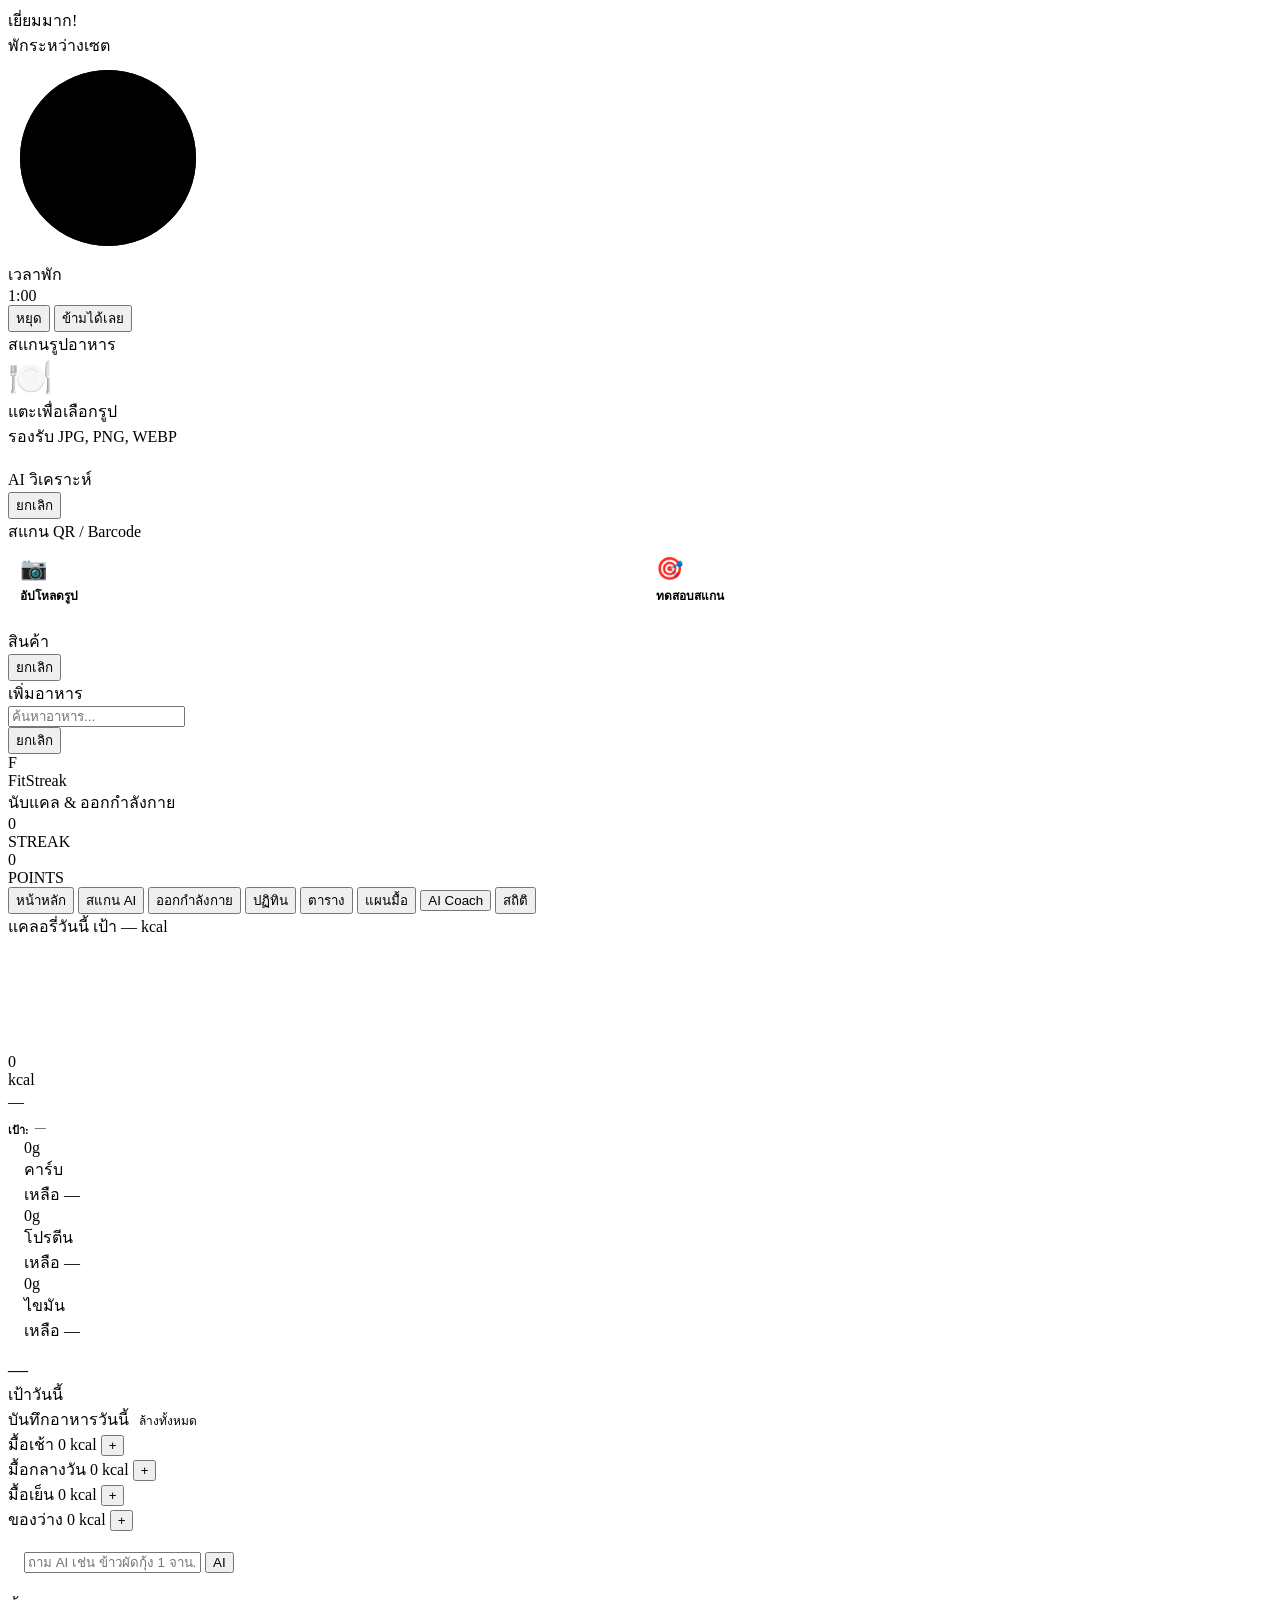
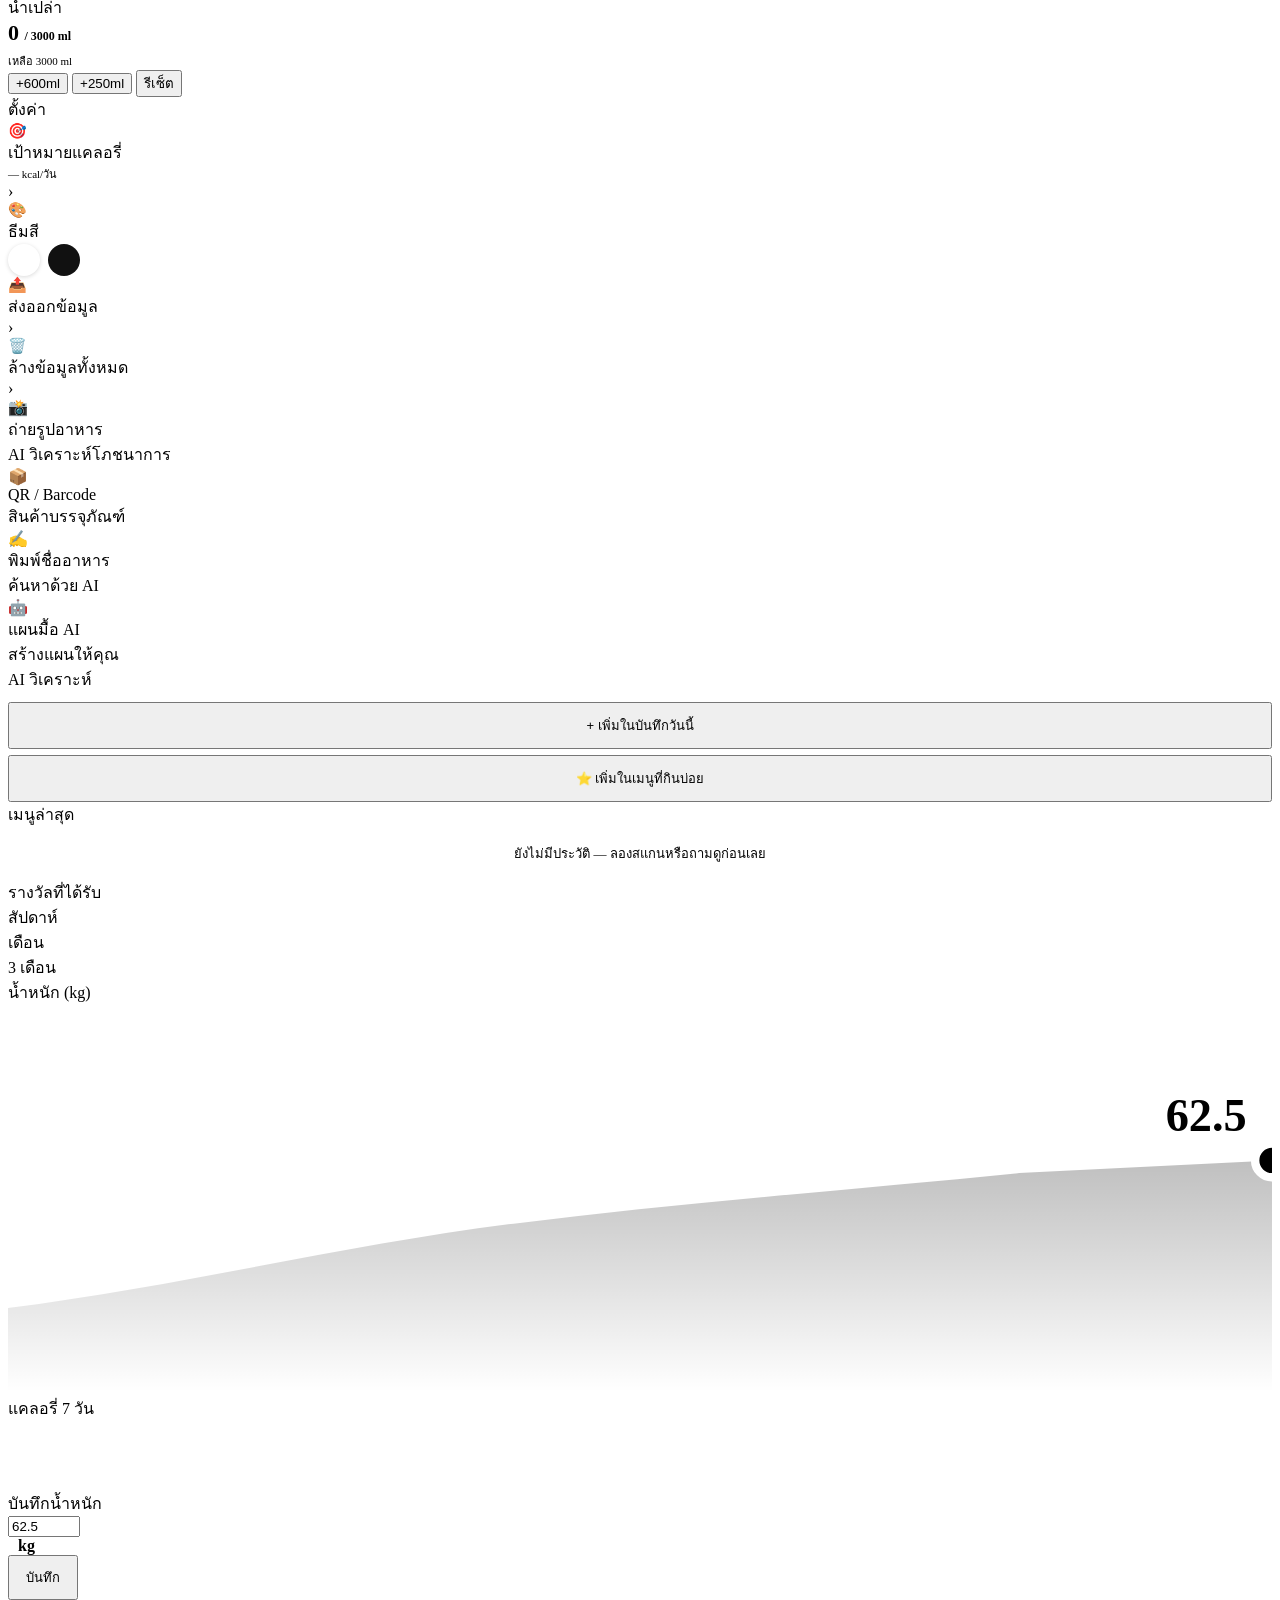
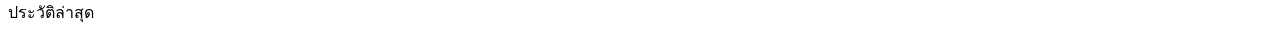
==== commit 5e267704: "Add files via upload" ====
--- a/index.html
+++ b/index.html
@@ -5,784 +5,7 @@
 <meta name="viewport" content="width=device-width, initial-scale=1.0, maximum-scale=1.0, user-scalable=no">
 <title>FitStreak — นับแคล + ออกกำลังกาย</title>
 <link href="https://fonts.googleapis.com/css2?family=Noto+Sans+Thai:wght@300;400;500;600;700;800&family=Sarabun:wght@300;400;500;600;700&display=swap" rel="stylesheet">
-<style>
-/* ─── TOKENS — Light (default) ─── */
-:root {
-  --bg:       #F7F8FA;
-  --surface:  #FFFFFF;
-  --surface2: #F0F2F5;
-  --border:   #E4E7EC;
-  --text:     #111318;
-  --text-2:   #5C6370;
-  --text-3:   #9AA0AC;
-
-  --accent:   #111318;
-  --accent-lt:#EBEBEB;
-
-  /* สีสัญลักษณ์ macro — ใช้เดิม ไม่เปลี่ยน */
-  --orange:   #F97316;
-  --orange-lt:#FFF3EC;
-  --teal:     #0EA5A0;
-  --teal-lt:  #E6F7F7;
-  --blue:     #3B82F6;
-  --blue-lt:  #EFF6FF;
-  --yellow:   #F59E0B;
-  --yellow-lt:#FFFBEB;
-  --green:    #10B981;
-  --green-lt: #ECFDF5;
-  --purple:   #8B5CF6;
-  --purple-lt:#F5F3FF;
-  --pink:     #F0436A;
-  --pink-lt:  #FEE8EE;
-
-  --r-sm: 10px;
-  --r-md: 14px;
-  --r-lg: 20px;
-  --r-xl: 24px;
-
-  --shadow-sm: 0 1px 4px rgba(0,0,0,.06);
-  --shadow-md: 0 4px 16px rgba(0,0,0,.08);
-  --shadow-lg: 0 8px 32px rgba(0,0,0,.10);
-}
-
-/* ─── Dark theme ─── */
-.dark {
-  --bg:       #0D0D0F;
-  --surface:  #18181C;
-  --surface2: #222228;
-  --border:   #2E2E36;
-  --text:     #F0F0F5;
-  --text-2:   #9095A2;
-  --text-3:   #5C6370;
-
-  --accent:   #F0F0F5;
-  --accent-lt:#2A2A32;
-
-  --shadow-sm: 0 1px 4px rgba(0,0,0,.3);
-  --shadow-md: 0 4px 16px rgba(0,0,0,.4);
-  --shadow-lg: 0 8px 32px rgba(0,0,0,.5);
-}
-
-* { box-sizing:border-box; margin:0; padding:0; -webkit-tap-highlight-color:transparent; }
-
-body {
-  font-family: 'Noto Sans Thai','Sarabun',sans-serif;
-  background: var(--bg);
-  color: var(--text);
-  min-height: 100vh;
-  overflow-x: hidden;
-}
-
-.app { max-width: 430px; margin: 0 auto; min-height: 100vh; display: flex; flex-direction: column; }
-
-/* ─── HEADER ─── */
-.header {
-  background: var(--surface);
-  border-bottom: 1px solid var(--border);
-  padding: 12px 16px 0;
-  position: sticky; top: 0; z-index: 100;
-}
-.header-row {
-  display: flex; align-items: center; justify-content: space-between;
-  margin-bottom: 12px;
-}
-.brand { display: flex; align-items: center; gap: 8px; }
-.brand-dot {
-  width: 32px; height: 32px; border-radius: 10px;
-  background: var(--accent); display: flex; align-items: center;
-  justify-content: center; color: #fff; font-size: 17px; font-weight: 800;
-}
-.brand-name { font-size: 18px; font-weight: 800; letter-spacing: -0.3px; }
-.brand-sub  { font-size: 11px; color: var(--text-2); font-weight: 500; }
-
-.header-stats { display: flex; gap: 6px; }
-.hstat {
-  background: var(--surface2); border-radius: var(--r-sm);
-  padding: 5px 10px; text-align: center;
-}
-.hstat-val { font-size: 15px; font-weight: 800; color: var(--accent); }
-.hstat-lbl { font-size: 9px; color: var(--text-3); font-weight: 600; letter-spacing: .5px; margin-top: 1px; }
-
-/* ─── TAB NAV ─── */
-.tab-nav {
-  display: flex; overflow-x: auto; scrollbar-width: none;
-  gap: 2px; padding-bottom: 0;
-}
-.tab-nav::-webkit-scrollbar { display: none; }
-.tab-btn {
-  flex: 0 0 auto; padding: 9px 14px;
-  border: none; background: transparent; cursor: pointer;
-  font-family: inherit; font-size: 12px; font-weight: 600;
-  color: var(--text-3); border-bottom: 2px solid transparent;
-  transition: all .18s; white-space: nowrap;
-}
-.tab-btn.active { color: var(--accent); border-bottom-color: var(--accent); }
-
-/* ─── PAGES ─── */
-.page { display: none; flex: 1; padding: 14px 14px 100px; animation: fadeUp .22s ease; }
-.page.active { display: block; }
-/* ─── Coach page override — fills viewport, messages scroll, input fixed bottom ─── */
-#page-coach.active {
-  display: flex; flex-direction: column;
-  padding: 0;
-  height: calc(100vh - 110px); /* viewport minus header */
-  overflow: hidden;
-}
-.coach-msgs-area {
-  flex: 1; overflow-y: auto; padding: 14px 14px 8px;
-  display: flex; flex-direction: column; gap: 10px;
-}
-.coach-input-area {
-  flex-shrink: 0;
-  background: var(--bg);
-  border-top: 1px solid var(--border);
-  padding: 10px 14px 14px;
-}
-@keyframes fadeUp { from{opacity:0;transform:translateY(6px)} to{opacity:1;transform:translateY(0)} }
-
-/* ─── CARDS ─── */
-.card {
-  background: var(--surface); border-radius: var(--r-lg);
-  border: 1px solid var(--border); box-shadow: var(--shadow-sm);
-  margin-bottom: 12px; overflow: hidden;
-}
-.card-body { padding: 16px; }
-.card-header {
-  display: flex; align-items: center; justify-content: space-between;
-  padding: 14px 16px 0;
-}
-.card-title { font-size: 13px; font-weight: 700; color: var(--text-2); text-transform: uppercase; letter-spacing: .5px; }
-.card-action { font-size: 12px; font-weight: 700; color: var(--accent); cursor: pointer; }
-
-/* ─── SECTION LABEL ─── */
-.sec-label {
-  font-size: 11px; font-weight: 700; color: var(--text-3);
-  letter-spacing: 1px; text-transform: uppercase;
-  margin: 16px 0 8px; padding: 0 2px;
-}
-
-/* ─── CALORIE RING ─── */
-.ring-wrap { display: flex; align-items: center; gap: 20px; padding: 16px; }
-.ring-svg-wrap { position: relative; width: 110px; height: 110px; flex-shrink: 0; }
-.ring-svg-wrap svg { transform: rotate(-90deg); }
-.ring-center {
-  position: absolute; inset: 0;
-  display: flex; flex-direction: column; align-items: center; justify-content: center;
-}
-.ring-kcal { font-size: 24px; font-weight: 800; color: var(--text); line-height: 1; }
-.ring-unit { font-size: 10px; color: var(--text-3); font-weight: 600; margin-top: 2px; }
-.ring-info { flex: 1; }
-.ring-goal-row { display: flex; justify-content: space-between; font-size: 12px; margin-bottom: 10px; }
-.ring-remain { font-size: 13px; font-weight: 700; }
-
-/* ─── MACRO PILLS ─── */
-.macro-row { display: flex; gap: 8px; margin-bottom: 14px; }
-.macro-pill {
-  flex: 1; background: var(--surface2); border-radius: var(--r-md);
-  padding: 10px 8px; text-align: center;
-}
-.macro-val { font-size: 16px; font-weight: 800; }
-.macro-lbl { font-size: 10px; color: var(--text-3); font-weight: 600; margin-top: 3px; }
-.macro-rem { font-size: 10px; font-weight: 700; margin-top: 2px; }
-.macro-bar { height: 3px; background: var(--border); border-radius: 99px; overflow: hidden; margin-top: 6px; }
-.macro-fill { height: 100%; border-radius: 99px; transition: width .6s ease; }
-
-/* ─── STATS GRID ─── */
-.stats-2 { display: grid; grid-template-columns: 1fr 1fr; gap: 10px; margin-bottom: 12px; }
-.stat-card {
-  background: var(--surface); border: 1px solid var(--border);
-  border-radius: var(--r-lg); padding: 14px;
-  box-shadow: var(--shadow-sm);
-}
-.stat-num { font-size: 28px; font-weight: 800; line-height: 1; }
-.stat-lbl { font-size: 11px; color: var(--text-2); font-weight: 600; margin-top: 4px; }
-.stat-delta { font-size: 11px; font-weight: 700; margin-top: 4px; }
-
-/* ─── DATE STRIP ─── */
-.date-strip { display: flex; gap: 6px; overflow-x: auto; scrollbar-width: none; padding-bottom: 2px; margin-bottom: 12px; }
-.date-strip::-webkit-scrollbar { display: none; }
-.date-chip {
-  flex-shrink: 0; min-width: 46px; padding: 7px 6px;
-  background: var(--surface); border: 1.5px solid var(--border);
-  border-radius: var(--r-md); text-align: center; cursor: pointer; transition: all .15s;
-}
-.date-chip.active { background: var(--accent); border-color: var(--accent); }
-.date-chip.active .dc-day,
-.date-chip.active .dc-num { color: #fff; }
-.dc-day { font-size: 10px; font-weight: 700; color: var(--text-3); }
-.dc-num  { font-size: 15px; font-weight: 800; color: var(--text); margin-top: 2px; }
-
-/* ─── MEAL LOG ─── */
-.meal-section { padding: 0 16px 12px; }
-.meal-head {
-  display: flex; align-items: center; justify-content: space-between;
-  padding: 12px 0 8px;
-}
-.meal-label { font-size: 13px; font-weight: 700; color: var(--text-2); flex: 1; }
-.meal-kcal  { font-size: 12px; color: var(--text-2); }
-.meal-add {
-  width: 28px; height: 28px; border-radius: 50%;
-  background: var(--accent); border: none; color: #fff;
-  font-size: 16px; cursor: pointer; display: flex; align-items: center;
-  justify-content: center; transition: transform .15s;
-}
-.meal-add:active { transform: scale(.88); }
-.food-row {
-  display: flex; align-items: center; gap: 10px;
-  padding: 8px 10px; background: var(--surface2);
-  border-radius: var(--r-md); margin-bottom: 5px;
-}
-.food-icon { font-size: 20px; }
-.food-name-wrap { flex: 1; }
-.food-name  { font-size: 13px; font-weight: 600; }
-.food-macros{ font-size: 11px; color: var(--text-3); margin-top: 1px; }
-.food-cal   { font-size: 13px; font-weight: 800; color: var(--accent); }
-
-/* ─── BUTTONS ─── */
-.btn {
-  border: none; border-radius: var(--r-md); cursor: pointer;
-  font-family: inherit; font-weight: 700; transition: all .15s;
-  display: inline-flex; align-items: center; justify-content: center;
-}
-.btn-outline { background: transparent !important; color: var(--accent) !important; border: 1.5px solid var(--accent) !important; }
-.btn:active { transform: scale(.96); }
-.btn-primary { background: var(--accent); color: #fff; }
-.btn-primary:disabled { opacity: .45; cursor: default; transform: none; }
-.btn-ghost {
-  background: var(--surface2); color: var(--text-2);
-  border: 1px solid var(--border);
-}
-.btn-teal   { background: var(--teal); color: #fff; }
-.btn-block  { width: 100%; padding: 14px; font-size: 14px; }
-.btn-sm     { padding: 8px 14px; font-size: 12px; }
-
-/* ─── SEARCH ─── */
-.search-row { display: flex; gap: 8px; margin-bottom: 12px; }
-.search-input {
-  flex: 1; padding: 11px 14px; border-radius: var(--r-md);
-  border: 1.5px solid var(--border); background: var(--surface);
-  font-family: inherit; font-size: 13px; color: var(--text);
-  outline: none; transition: border-color .15s;
-}
-.search-input:focus { border-color: var(--accent); }
-.search-btn { padding: 11px 14px; border-radius: var(--r-md); background: var(--accent); border: none; color: #fff; cursor: pointer; font-size: 14px; }
-
-/* ─── CHIP FILTERS ─── */
-.chips { display: flex; gap: 6px; overflow-x: auto; scrollbar-width: none; padding-bottom: 2px; margin-bottom: 12px; }
-.chips::-webkit-scrollbar { display: none; }
-.chip {
-  flex-shrink: 0; padding: 6px 12px; border-radius: 99px;
-  background: var(--surface); border: 1.5px solid var(--border);
-  font-size: 12px; font-weight: 600; color: var(--text-2);
-  cursor: pointer; white-space: nowrap; transition: all .15s;
-}
-.chip.active { background: var(--accent); border-color: var(--accent); color: #fff; }
-
-/* ─── FOOD SEARCH RESULT ITEM ─── */
-.food-result {
-  display: flex; align-items: center; gap: 10px;
-  padding: 11px 14px; background: var(--surface);
-  border: 1px solid var(--border); border-radius: var(--r-md);
-  margin-bottom: 7px; cursor: pointer; transition: border-color .15s;
-}
-.food-result:hover { border-color: var(--accent); }
-.fr-icon { font-size: 24px; }
-.fr-info { flex: 1; }
-.fr-name { font-size: 13px; font-weight: 700; }
-.fr-cal  { font-size: 11px; color: var(--text-3); margin-top: 2px; }
-.fr-add  {
-  width: 28px; height: 28px; border-radius: 50%;
-  background: var(--accent); border: none; color: #fff;
-  font-size: 16px; cursor: pointer; display: flex; align-items: center;
-  justify-content: center; flex-shrink: 0;
-}
-
-/* ─── WATER ─── */
-.water-row { display: flex; align-items: center; gap: 12px; }
-.water-info { flex: 1; }
-.water-title { font-size: 13px; font-weight: 700; margin-bottom: 4px; }
-.water-bar-wrap { background: var(--surface2); border-radius: 99px; height: 6px; overflow: hidden; margin-top: 6px; }
-.water-bar-fill { height: 100%; border-radius: 99px; background: linear-gradient(90deg, var(--blue), var(--teal)); transition: width .5s; }
-.water-btns { display: flex; flex-direction: column; gap: 5px; }
-.water-btn {
-  background: var(--blue-lt); border: 1px solid #BFDBFE;
-  border-radius: var(--r-sm); padding: 6px 10px; color: var(--blue);
-  font-size: 12px; font-weight: 700; cursor: pointer; font-family: inherit;
-}
-.water-reset { font-size: 10px; color: var(--text-3); background: none; border: none; cursor: pointer; font-family: inherit; text-align: center; }
-
-/* ─── AI RESULT ─── */
-.ai-result {
-  background: var(--surface); border: 1.5px solid var(--accent);
-  border-radius: var(--r-lg); padding: 16px; margin-bottom: 12px;
-  display: none;
-}
-.ai-result.visible { display: block; }
-.ai-badge {
-  display: inline-flex; align-items: center; gap: 4px;
-  background: var(--accent-lt); color: var(--accent);
-  font-size: 10px; font-weight: 700; padding: 3px 10px;
-  border-radius: 99px; letter-spacing: .5px; margin-bottom: 10px;
-}
-.ai-food-name { font-size: 15px; font-weight: 800; margin-bottom: 12px; }
-.nutri-grid { display: grid; grid-template-columns: repeat(3, 1fr); gap: 7px; margin-bottom: 10px; }
-.nutri-chip {
-  background: var(--surface2); border-radius: var(--r-md);
-  padding: 10px 8px; text-align: center;
-}
-.nutri-chip.accent { background: var(--accent); }
-.nutri-chip.accent .nc-val,
-.nutri-chip.accent .nc-lbl { color: #fff; }
-.nc-val { font-size: 18px; font-weight: 800; color: var(--text); }
-.nc-lbl { font-size: 10px; color: var(--text-3); font-weight: 600; margin-top: 2px; }
-.nutri-detail-row { display: flex; justify-content: space-between; padding: 6px 0; border-bottom: 1px solid var(--border); font-size: 12px; }
-.nutri-detail-row:last-child { border: none; }
-
-/* ─── SCAN OPTIONS ─── */
-.scan-grid { display: grid; grid-template-columns: 1fr 1fr; gap: 10px; margin-bottom: 14px; }
-.scan-card {
-  background: var(--surface); border: 1.5px solid var(--border);
-  border-radius: var(--r-lg); padding: 18px 12px;
-  text-align: center; cursor: pointer; transition: all .18s;
-}
-.scan-card:active { border-color: var(--accent); background: var(--accent-lt); transform: scale(.97); }
-.sc-icon { font-size: 32px; margin-bottom: 8px; }
-.sc-label { font-size: 13px; font-weight: 700; }
-.sc-sub { font-size: 11px; color: var(--text-3); margin-top: 3px; }
-
-/* ─── API KEY ─── */
-.apikey-card {
-  background: var(--surface); border: 1.5px solid var(--border);
-  border-radius: var(--r-lg); padding: 14px; margin-bottom: 12px;
-}
-.apikey-card.has-key { border-color: var(--green); }
-.apikey-top { display: flex; align-items: center; justify-content: space-between; margin-bottom: 8px; }
-.apikey-title { font-size: 13px; font-weight: 700; }
-.apikey-status { font-size: 11px; font-weight: 700; padding: 3px 8px; border-radius: 99px; }
-.apikey-status.ok      { background: var(--green-lt); color: var(--green); }
-.apikey-status.missing { background: var(--orange-lt); color: var(--orange); }
-.apikey-row { display: flex; gap: 6px; }
-.apikey-input {
-  flex: 1; background: var(--surface2); border: 1px solid var(--border);
-  border-radius: var(--r-sm); padding: 9px 12px; color: var(--text);
-  font-size: 12px; font-family: monospace; outline: none;
-}
-.apikey-input:focus { border-color: var(--accent); }
-.apikey-save { flex-shrink: 0; background: var(--accent); color: #fff; border: none; border-radius: var(--r-sm); padding: 9px 14px; font-weight: 700; font-size: 13px; cursor: pointer; font-family: inherit; }
-.apikey-hint { font-size: 10px; color: var(--text-3); margin-top: 6px; line-height: 1.6; }
-.apikey-clear { font-size: 11px; color: var(--text-3); background: none; border: none; cursor: pointer; font-family: inherit; margin-top: 5px; text-decoration: underline; }
-.limit-track { background: var(--surface2); border-radius: 99px; height: 5px; overflow: hidden; margin-top: 8px; }
-.limit-fill { height: 100%; border-radius: 99px; transition: width .4s; }
-.limit-info { display: flex; justify-content: space-between; font-size: 10px; color: var(--text-3); margin-top: 4px; }
-
-/* ─── WORKOUT ─── */
-.today-card {
-  background: var(--surface); border-radius: var(--r-xl);
-  border: 1px solid var(--border); margin-bottom: 12px;
-  overflow: hidden; box-shadow: var(--shadow-sm);
-}
-.today-banner {
-  padding: 16px;
-  position: relative; overflow: hidden;
-}
-.today-day   { font-size: 11px; font-weight: 700; color: var(--text-2); letter-spacing: .5px; margin-bottom: 3px; }
-.today-title { font-size: 17px; font-weight: 800; }
-.today-meta  { font-size: 12px; color: var(--text-2); margin-top: 3px; }
-.prog-wrap   { padding: 12px 16px 14px; border-top: 1px solid var(--border); }
-.prog-labels { display: flex; justify-content: space-between; font-size: 11px; color: var(--text-3); margin-bottom: 5px; }
-.prog-bar    { background: var(--surface2); border-radius: 99px; height: 5px; overflow: hidden; }
-.prog-fill   { height: 100%; border-radius: 99px; transition: width .5s; }
-
-.ex-card { background: var(--surface); border: 1px solid var(--border); border-radius: var(--r-lg); margin-bottom: 8px; overflow: hidden; transition: border-color .15s; }
-.ex-card.ex-active    { border-color: var(--accent); }
-.ex-card.ex-done      { border-color: var(--green); opacity: .8; }
-.ex-head { display: flex; align-items: center; gap: 10px; padding: 13px 14px; cursor: pointer; }
-.ex-num  { width: 28px; height: 28px; border-radius: 8px; background: var(--surface2); display: flex; align-items: center; justify-content: center; font-size: 13px; font-weight: 800; color: var(--text-3); flex-shrink: 0; transition: all .15s; }
-.ex-card.ex-active .ex-num { background: var(--accent); color: #fff; }
-.ex-card.ex-done   .ex-num { background: var(--green); color: #fff; }
-.ex-info { flex: 1; }
-.ex-name   { font-size: 14px; font-weight: 700; }
-.ex-detail { font-size: 11px; color: var(--text-3); margin-top: 2px; }
-.ex-arrow  { font-size: 12px; color: var(--text-3); transition: transform .2s; }
-.ex-card.open .ex-arrow { transform: rotate(180deg); }
-.sets-panel { display: none; padding: 0 14px 14px; border-top: 1px solid var(--border); }
-.ex-card.open .sets-panel { display: block; padding-top: 12px; }
-.sets-grid { display: flex; flex-wrap: wrap; gap: 7px; margin-bottom: 10px; }
-.set-btn {
-  width: 64px; background: var(--surface2); border: 2px solid var(--border);
-  border-radius: var(--r-md); padding: 9px 6px; text-align: center;
-  cursor: pointer; transition: all .13s; position: relative;
-}
-.set-btn .sb-lbl  { font-size: 10px; color: var(--text-3); }
-.set-btn .sb-reps { font-size: 16px; font-weight: 800; color: var(--text-2); }
-.set-btn.set-done  { background: var(--green-lt); border-color: var(--green); }
-.set-btn.set-done .sb-reps { color: var(--green); }
-.set-btn.set-next  { border-color: var(--accent); background: var(--accent-lt); }
-.set-btn.set-next .sb-reps { color: var(--accent); }
-.set-check { position: absolute; top: 3px; right: 4px; font-size: 9px; color: var(--green); display: none; }
-.set-btn.set-done .set-check { display: block; }
-.timer-row {
-  display: flex; align-items: center; gap: 8px;
-  background: var(--surface2); border-radius: var(--r-md); padding: 9px 12px;
-}
-.timer-lbl  { flex: 1; font-size: 12px; color: var(--text-2); }
-.timer-val  { font-size: 16px; font-weight: 800; color: var(--accent); min-width: 38px; text-align: right; }
-.timer-start { background: var(--accent); color: #fff; border: none; border-radius: 7px; padding: 5px 12px; font-size: 12px; font-weight: 700; cursor: pointer; font-family: inherit; }
-
-/* ─── TIMER OVERLAY ─── */
-.t-overlay {
-  display: none; position: fixed; inset: 0; z-index: 300;
-  background: rgba(0,0,0,.82);
-  backdrop-filter: blur(6px);
-  flex-direction: column; align-items: center; justify-content: center;
-}
-.t-overlay.show { display: flex; }
-.t-card {
-  background: var(--surface);
-  border-radius: 28px;
-  padding: 32px 28px 24px;
-  width: min(340px, 90vw);
-  display: flex; flex-direction: column; align-items: center; gap: 0;
-  box-shadow: 0 24px 64px rgba(0,0,0,.4);
-}
-.t-badge {
-  background: var(--surface2);
-  border-radius: 99px; padding: 6px 16px;
-  font-size: 12px; font-weight: 700; color: var(--teal);
-  letter-spacing: .5px; margin-bottom: 24px;
-}
-.t-ring  { position: relative; width: 200px; height: 200px; }
-.t-ring svg { position: absolute; top: 0; left: 0; transform: rotate(-90deg); }
-.t-inner {
-  position: absolute; inset: 0;
-  display: flex; flex-direction: column; align-items: center; justify-content: center;
-}
-.t-label { font-size: 11px; font-weight: 700; color: var(--text-3); letter-spacing: 1px; text-transform: uppercase; margin-bottom: 4px; }
-.t-big   { font-size: 72px; font-weight: 800; color: var(--text); line-height: 1; font-variant-numeric: tabular-nums; }
-.t-big.warn { color: #EF4444; }
-.t-sub   { font-size: 12px; color: var(--text-3); text-align: center; margin-top: 20px; min-height: 18px; padding: 0 8px; }
-.t-actions { display: flex; gap: 10px; width: 100%; margin-top: 20px; }
-.t-skip {
-  flex: 1; background: var(--accent); color: #fff; border: none;
-  border-radius: var(--r-md); padding: 14px; font-size: 15px; font-weight: 700;
-  cursor: pointer; font-family: inherit;
-}
-.t-stop {
-  flex: 1; background: var(--surface2); color: var(--text-2);
-  border: 1px solid var(--border); border-radius: var(--r-md);
-  padding: 14px; font-size: 15px; font-weight: 700;
-  cursor: pointer; font-family: inherit;
-}
-circle.tr-bg { fill: none; stroke: var(--border); stroke-width: 10; }
-circle.tr-fg { fill: none; stroke: var(--accent); stroke-width: 10; stroke-linecap: round; transition: stroke-dashoffset .5s linear, stroke .3s; }
-circle.tr-fg.warn { stroke: #EF4444; }
-
-/* ─── CALENDAR ─── */
-.cal-month { font-size: 16px; font-weight: 800; margin-bottom: 10px; }
-.cal-grid  { display: grid; grid-template-columns: repeat(7,1fr); gap: 4px; margin-bottom: 14px; }
-.cal-hdr   { text-align: center; font-size: 10px; font-weight: 700; color: var(--text-3); padding: 4px 0; }
-.cal-day   {
-  aspect-ratio: 1; border-radius: 8px; display: flex; align-items: center;
-  justify-content: center; font-size: 12px; font-weight: 600;
-  background: var(--surface); color: var(--text-3);
-  border: 1px solid var(--border); position: relative;
-}
-.cal-day.cal-today   { border: 2px solid var(--accent); color: var(--accent); }
-.cal-day.cal-checked { background: var(--accent-lt); color: var(--accent); border-color: rgba(240,67,106,.3); }
-.cal-day.cal-checked::after { content: '✓'; position: absolute; bottom: 1px; right: 3px; font-size: 8px; color: var(--accent); }
-.cal-day.cal-rest    { background: var(--surface2); }
-.cal-day.cal-empty   { background: transparent; border-color: transparent; }
-.sticker-row { display: flex; flex-wrap: wrap; gap: 8px; }
-.sticker {
-  background: var(--surface); border: 1px solid var(--border);
-  border-radius: var(--r-md); padding: 10px 12px;
-  font-size: 20px; display: flex; flex-direction: column; align-items: center;
-  min-width: 62px; position: relative;
-}
-.sticker.earned { border-color: var(--green); background: var(--green-lt); }
-.sticker.earned::after { content: '✓'; position: absolute; top: 4px; right: 5px; font-size: 9px; color: var(--green); }
-.sticker-lbl { font-size: 10px; color: var(--text-3); margin-top: 4px; text-align: center; }
-.sticker.earned .sticker-lbl { color: var(--green); }
-
-/* ─── SCHEDULE ─── */
-.sch-day { background: var(--surface); border: 1px solid var(--border); border-radius: var(--r-lg); margin-bottom: 8px; overflow: hidden; }
-.sch-head { display: flex; align-items: center; gap: 10px; padding: 13px 14px; cursor: pointer; }
-.sch-icon { width: 34px; height: 34px; border-radius: 9px; display: flex; align-items: center; justify-content: center; font-size: 16px; flex-shrink: 0; }
-.sch-name { font-size: 14px; font-weight: 700; }
-.sch-focus { font-size: 11px; color: var(--text-3); margin-top: 1px; }
-.today-tag { font-size: 9px; padding: 2px 6px; border-radius: 4px; font-weight: 800; color: #fff; letter-spacing: .5px; }
-.sch-body { display: none; padding: 0 14px 12px; border-top: 1px solid var(--border); }
-.sch-body.open { display: block; }
-.sch-ex-row { display: flex; justify-content: space-between; align-items: center; padding: 7px 0; border-bottom: 1px solid var(--surface2); font-size: 13px; }
-.sch-ex-row:last-of-type { border: none; }
-.sch-note { margin-top: 8px; padding: 7px 10px; background: var(--orange-lt); border-radius: var(--r-sm); font-size: 11px; color: var(--orange); }
-
-/* ─── NUTRITION ─── */
-.nutr-day-banner {
-  border-radius: var(--r-lg); padding: 13px 14px; margin-bottom: 12px;
-  display: flex; align-items: center; gap: 10px;
-}
-.ndb-label { font-size: 10px; font-weight: 700; letter-spacing: .5px; color: var(--text-2); }
-.ndb-title { font-size: 14px; font-weight: 800; }
-.nutr-ring-wrap { position: relative; width: 90px; height: 90px; flex-shrink: 0; }
-.nutr-ring-wrap svg { transform: rotate(-90deg); }
-.nutr-ring-center { position: absolute; inset: 0; display: flex; flex-direction: column; align-items: center; justify-content: center; }
-.nrc-val { font-size: 18px; font-weight: 800; line-height: 1; }
-.nrc-unit { font-size: 9px; color: var(--text-3); letter-spacing: .5px; }
-.macro-4 { display: grid; grid-template-columns: repeat(4,1fr); gap: 7px; }
-.m4-card { background: var(--surface2); border-radius: var(--r-md); padding: 10px 6px; text-align: center; position: relative; overflow: hidden; }
-.m4-val  { font-size: 18px; font-weight: 800; line-height: 1; }
-.m4-unit { font-size: 9px; color: var(--text-3); }
-.m4-lbl  { font-size: 10px; font-weight: 700; color: var(--text-2); margin-top: 3px; }
-.m4-rem  { font-size: 10px; font-weight: 700; margin-top: 4px; }
-.m4-bar  { position: absolute; bottom: 0; left: 0; right: 0; height: 2px; background: var(--border); }
-.m4-barfill { height: 100%; border-radius: 99px; transition: width .5s; }
-.nutr-log-row {
-  display: flex; align-items: center; gap: 8px;
-  padding: 8px 0; border-bottom: 1px solid var(--surface2);
-}
-.nutr-log-row:last-of-type { border: none; }
-.nl-dot  { width: 7px; height: 7px; border-radius: 50%; flex-shrink: 0; }
-.nl-name { flex: 1; font-size: 13px; }
-.nl-kcal { font-size: 14px; font-weight: 800; color: var(--accent); }
-.nl-del  { background: none; border: none; color: var(--text-3); cursor: pointer; font-size: 14px; padding: 0 4px; }
-
-/* ─── MEAL CARDS ─── */
-.meal-cards { display: grid; grid-template-columns: 1fr 1fr; gap: 8px; margin-bottom: 12px; }
-.meal-card {
-  background: var(--surface); border: 1px solid var(--border);
-  border-radius: var(--r-lg); padding: 12px; cursor: pointer;
-  transition: all .15s; position: relative; overflow: hidden;
-}
-.meal-card:active { border-color: var(--accent); transform: scale(.97); }
-.mc-icon  { font-size: 20px; margin-bottom: 5px; }
-.mc-name  { font-size: 12px; font-weight: 700; color: var(--text); line-height: 1.3; }
-.mc-kcal  { font-size: 20px; font-weight: 800; margin-top: 3px; }
-.mc-chips { display: flex; gap: 4px; flex-wrap: wrap; margin-top: 4px; }
-.mc-chip  { font-size: 10px; font-weight: 700; border-radius: 4px; padding: 2px 5px; background: var(--surface2); }
-.mc-bar   { position: absolute; bottom: 0; left: 0; right: 0; height: 2px; background: var(--border); }
-.mc-barfill { height: 100%; border-radius: 99px; }
-
-/* ─── AI COACH ─── */
-.coach-wrap { display: flex; flex-direction: column; gap: 10px; min-height: 50px; }
-.coach-msg { animation: fadeUp .2s; }
-.coach-msg.cm-user { align-self: flex-end; display: flex; flex-direction: column; align-items: flex-end; }
-.coach-msg.cm-ai   { align-self: flex-start; }
-.coach-bubble {
-  max-width: 88%; border-radius: 16px; padding: 10px 13px;
-  font-size: 13px; line-height: 1.55;
-}
-.cm-user .coach-bubble { background: var(--accent); color: #fff; border-bottom-right-radius: 4px; }
-.cm-ai   .coach-bubble { background: var(--surface); border: 1px solid var(--border); color: var(--text); border-bottom-left-radius: 4px; }
-.cm-time { font-size: 10px; color: var(--text-3); margin-top: 3px; }
-.coach-ex-card { background: var(--surface2); border-radius: var(--r-md); padding: 12px; margin-top: 8px; }
-.cec-head { display: flex; align-items: center; gap: 8px; margin-bottom: 8px; }
-.cec-icon { font-size: 22px; }
-.cec-name { font-size: 14px; font-weight: 800; }
-.cec-target { font-size: 11px; color: var(--text-2); }
-.cec-chips { display: flex; gap: 5px; margin-bottom: 8px; }
-.cec-chip { font-size: 11px; font-weight: 700; border-radius: 6px; padding: 3px 8px; background: var(--surface); }
-.cec-steps { display: flex; flex-direction: column; gap: 5px; }
-.cec-step { display: flex; gap: 8px; font-size: 12px; color: var(--text-2); }
-.cec-num  { color: var(--accent); font-weight: 800; min-width: 16px; }
-.cec-tip  { margin-top: 7px; padding: 7px 10px; background: var(--yellow-lt); border-radius: var(--r-sm); font-size: 11px; color: #92400E; }
-.coach-quick { display: flex; gap: 6px; overflow-x: auto; scrollbar-width: none; padding-bottom: 2px; margin-bottom: 8px; }
-.coach-quick::-webkit-scrollbar { display: none; }
-.coach-qchip { flex-shrink: 0; background: var(--surface); border: 1px solid var(--border); border-radius: 99px; padding: 6px 12px; font-size: 11px; color: var(--text-2); cursor: pointer; font-family: inherit; white-space: nowrap; transition: all .13s; }
-.coach-qchip:active { background: var(--surface2); }
-.coach-input-row { display: flex; gap: 8px; }
-.coach-input {
-  flex: 1; background: var(--surface); border: 1.5px solid var(--border);
-  border-radius: var(--r-md); padding: 11px 14px; color: var(--text);
-  font-size: 14px; font-family: inherit; outline: none; resize: none; height: 44px;
-}
-.coach-input:focus { border-color: var(--purple); }
-.coach-send {
-  width: 44px; height: 44px; border-radius: var(--r-md); flex-shrink: 0;
-  background: var(--purple); border: none; color: #fff; font-size: 16px;
-  cursor: pointer; display: flex; align-items: center; justify-content: center;
-}
-.coach-send:disabled { opacity: .4; cursor: default; }
-.coach-typing { display: flex; align-items: center; gap: 5px; padding: 10px 12px; background: var(--surface); border: 1px solid var(--border); border-radius: 14px; width: fit-content; }
-.ct-dot { width: 6px; height: 6px; border-radius: 50%; background: var(--text-3); animation: ctDot 1.2s infinite; }
-.ct-dot:nth-child(2){animation-delay:.2s} .ct-dot:nth-child(3){animation-delay:.4s}
-@keyframes ctDot { 0%,80%,100%{opacity:.2;transform:scale(.8)} 40%{opacity:1;transform:scale(1)} }
-
-/* ─── PLANNER ─── */
-.planner-hero { border-radius: var(--r-xl); padding: 16px; margin-bottom: 12px; }
-.planner-opts { background: var(--surface); border: 1px solid var(--border); border-radius: var(--r-lg); padding: 14px; margin-bottom: 12px; }
-.planner-opts-title { font-size: 11px; font-weight: 700; color: var(--text-3); letter-spacing: .5px; margin-bottom: 8px; }
-.planner-meal-btns,
-.planner-style-btns { display: flex; gap: 7px; margin-bottom: 12px; }
-.planner-meal-btn,
-.planner-style-btn {
-  flex: 1; padding: 9px 6px; border-radius: var(--r-md);
-  border: 1.5px solid var(--border); background: var(--surface2);
-  color: var(--text-3); font-size: 12px; font-weight: 700;
-  cursor: pointer; font-family: inherit; transition: all .15s; text-align: center;
-}
-.planner-meal-btn.active { border-color: var(--accent); background: var(--accent-lt); color: var(--accent); }
-.planner-style-btn.active { border-color: var(--teal); background: var(--teal-lt); color: var(--teal); }
-.plan-card { background: var(--surface); border: 1px solid var(--border); border-radius: var(--r-lg); margin-bottom: 10px; overflow: hidden; }
-.plan-card-head { padding: 12px 14px; display: flex; align-items: center; gap: 10px; }
-.plan-icon { font-size: 24px; }
-.plan-meal-name { font-size: 13px; font-weight: 800; color: var(--text-2); letter-spacing: .5px; }
-.plan-meal-time { font-size: 11px; color: var(--text-3); }
-.plan-items { padding: 0 14px 12px; }
-.plan-item { display: flex; align-items: flex-start; gap: 9px; padding: 9px 0; border-bottom: 1px solid var(--surface2); }
-.plan-item:last-child { border: none; }
-.pi-emoji { font-size: 18px; flex-shrink: 0; }
-.pi-info  { flex: 1; }
-.pi-name  { font-size: 13px; font-weight: 700; }
-.pi-note  { font-size: 11px; color: var(--text-3); margin-top: 2px; }
-.pi-kcal  { font-size: 15px; font-weight: 800; color: var(--accent); flex-shrink: 0; }
-.plan-macros { display: flex; gap: 5px; padding: 8px 14px; border-top: 1px solid var(--surface2); flex-wrap: wrap; }
-.pm-chip { font-size: 11px; font-weight: 700; padding: 3px 8px; border-radius: 6px; background: var(--surface2); }
-.planner-summary { background: var(--surface2); border-radius: var(--r-md); padding: 13px 14px; margin: 0 0 12px; }
-.ps-title { font-size: 10px; font-weight: 700; color: var(--text-3); letter-spacing: .5px; margin-bottom: 9px; }
-.ps-row { display: flex; gap: 6px; }
-.ps-item { flex: 1; text-align: center; }
-.ps-val { font-size: 20px; font-weight: 800; }
-.ps-lbl { font-size: 9px; color: var(--text-3); font-weight: 700; letter-spacing: .5px; }
-.planner-tip { background: var(--yellow-lt); border-radius: var(--r-md); padding: 11px 13px; font-size: 12px; color: #78350F; line-height: 1.6; margin-bottom: 12px; }
-.planner-loading { background: var(--surface); border: 1px solid var(--border); border-radius: var(--r-lg); padding: 30px; text-align: center; color: var(--text-3); }
-.pl-spinner { font-size: 28px; animation: spin 1.2s linear infinite; display: block; margin-bottom: 8px; }
-@keyframes spin { to{transform: rotate(360deg)} }
-.planner-error { background: #FEF2F2; border: 1px solid #FECACA; border-radius: var(--r-md); padding: 14px; color: #DC2626; font-size: 13px; text-align: center; margin-bottom: 12px; }
-
-/* ─── CELEBRATION / TOAST ─── */
-.celebration {
-  position: fixed; inset: 0; z-index: 400; display: none;
-  flex-direction: column; align-items: center; justify-content: center;
-  background: rgba(26,29,35,.9);
-}
-.celebration.show { display: flex; }
-.celeb-em  { font-size: 80px; animation: bounce .5s ease infinite alternate; }
-.celeb-ttl { font-size: 22px; font-weight: 800; color: #fff; margin-top: 14px; }
-.celeb-pts { font-size: 14px; color: var(--text-3); margin-top: 6px; }
-.celeb-str { font-size: 15px; font-weight: 700; color: var(--accent); margin-top: 4px; }
-@keyframes bounce { from{transform:scale(1) translateY(0)} to{transform:scale(1.1) translateY(-16px)} }
-
-.toast {
-  position: fixed; bottom: 80px; left: 50%;
-  transform: translateX(-50%) translateY(20px);
-  background: var(--text); color: #fff;
-  border-radius: 99px; padding: 10px 20px; font-size: 13px; font-weight: 600;
-  z-index: 500; opacity: 0; transition: all .25s cubic-bezier(.34,1.56,.64,1);
-  white-space: nowrap; pointer-events: none;
-}
-.toast.show { opacity: 1; transform: translateX(-50%) translateY(0); }
-
-.confetti-p { position: fixed; width: 7px; height: 7px; border-radius: 2px; z-index: 450; pointer-events: none; animation: cfFall 1.4s ease-in forwards; }
-@keyframes cfFall { 0%{transform:translateY(-20px) rotate(0deg);opacity:1} 100%{transform:translateY(100vh) rotate(720deg);opacity:0} }
-.pts-pop { position: fixed; font-size: 22px; font-weight: 800; color: var(--yellow); z-index: 300; pointer-events: none; animation: popUp .9s ease-out forwards; }
-@keyframes popUp { 0%{transform:translateY(0) scale(.5);opacity:0} 30%{transform:translateY(-18px) scale(1.15);opacity:1} 100%{transform:translateY(-55px) scale(1);opacity:0} }
-
-/* ─── MODALS ─── */
-.modal-overlay { position: fixed; inset: 0; background: rgba(0,0,0,.55); z-index: 200; display: none; align-items: flex-end; justify-content: center; }
-.modal-overlay.open { display: flex; }
-.modal-sheet { background: var(--surface); border-radius: 24px 24px 0 0; padding: 20px 16px 40px; width: 100%; max-width: 430px; animation: slideUp .3s cubic-bezier(.34,1.56,.64,1); max-height: 90vh; overflow-y: auto; }
-@keyframes slideUp { from{transform:translateY(100%)} to{transform:translateY(0)} }
-.modal-handle { width: 36px; height: 4px; background: var(--border); border-radius: 99px; margin: 0 auto 18px; }
-.modal-title  { font-size: 16px; font-weight: 800; margin-bottom: 14px; }
-.upload-area {
-  border: 2px dashed var(--border); border-radius: var(--r-lg);
-  padding: 28px 16px; text-align: center; cursor: pointer;
-  transition: all .15s; background: var(--surface2);
-}
-.upload-area:hover { border-color: var(--accent); background: var(--accent-lt); }
-.ua-title { font-size: 14px; font-weight: 700; margin-top: 6px; }
-.ua-sub   { font-size: 12px; color: var(--text-3); margin-top: 3px; }
-.preview-img { width: 100%; border-radius: var(--r-md); margin-bottom: 12px; max-height: 200px; object-fit: cover; display: none; }
-.qr-area { background: var(--text); border-radius: var(--r-lg); height: 180px; display: flex; align-items: center; justify-content: center; position: relative; overflow: hidden; margin-bottom: 14px; }
-.qr-frame { width: 120px; height: 120px; border: 2.5px solid #fff; border-radius: 10px; position: relative; }
-.qr-corner { position: absolute; width: 18px; height: 18px; border-color: var(--accent); border-style: solid; }
-.qr-corner.tl{top:-2px;left:-2px;border-width:3px 0 0 3px}.qr-corner.tr{top:-2px;right:-2px;border-width:3px 3px 0 0}
-.qr-corner.bl{bottom:-2px;left:-2px;border-width:0 0 3px 3px}.qr-corner.br{bottom:-2px;right:-2px;border-width:0 3px 3px 0}
-.qr-line { position: absolute; width: 100px; height: 2px; background: linear-gradient(90deg,transparent,var(--accent),transparent); animation: qrScan 2s linear infinite; }
-@keyframes qrScan { 0%{top:10%} 100%{top:90%} }
-.spinner { width: 36px; height: 36px; border: 3px solid var(--border); border-top-color: var(--accent); border-radius: 50%; animation: spin 0.7s linear infinite; margin: 18px auto 8px; }
-.loading-txt { text-align: center; color: var(--text-3); font-size: 13px; margin-bottom: 8px; }
-.modal-cancel { width: 100%; padding: 13px; border-radius: var(--r-md); background: var(--surface2); border: 1px solid var(--border); font-size: 14px; font-weight: 700; cursor: pointer; font-family: inherit; color: var(--text-2); margin-top: 8px; }
-
-/* ─── PROFILE ─── */
-.avatar { width: 68px; height: 68px; border-radius: 50%; background: var(--accent); display: flex; align-items: center; justify-content: center; font-size: 28px; color: #fff; margin: 0 auto 10px; }
-.setting-row { display: flex; align-items: center; justify-content: space-between; padding: 13px 0; border-bottom: 1px solid var(--surface2); cursor: pointer; }
-.setting-row:last-child { border: none; }
-.sr-left { display: flex; align-items: center; gap: 10px; }
-.sr-icon { width: 32px; height: 32px; border-radius: 9px; background: var(--surface2); display: flex; align-items: center; justify-content: center; font-size: 16px; }
-.sr-text { font-size: 14px; font-weight: 600; }
-.sr-right { font-size: 16px; color: var(--text-3); }
-.theme-dots { display: flex; gap: 9px; padding: 4px 0; }
-.theme-dot { width: 28px; height: 28px; border-radius: 50%; cursor: pointer; border: 2.5px solid transparent; transition: all .15s; }
-.theme-dot.active { border-color: var(--text); transform: scale(1.15); }
-.progress-wrap { margin-bottom: 14px; }
-.progress-lbl { display: flex; justify-content: space-between; font-size: 12px; font-weight: 600; margin-bottom: 5px; }
-.progress-bar { height: 8px; background: var(--surface2); border-radius: 99px; overflow: hidden; margin-bottom: 10px; }
-.progress-fill { height: 100%; border-radius: 99px; transition: width .6s; }
-
-/* ─── SELECT / INPUT ─── */
-.form-select {
-  width: 100%; background: var(--surface2); border: 1px solid var(--border);
-  border-radius: var(--r-md); padding: 10px 12px; color: var(--text);
-  font-size: 13px; font-family: inherit; outline: none;
-}
-.form-input {
-  width: 100%; background: var(--surface2); border: 1px solid var(--border);
-  border-radius: var(--r-md); padding: 10px 12px; color: var(--text);
-  font-size: 13px; font-family: inherit; outline: none;
-}
-.form-input:focus, .form-select:focus { border-color: var(--accent); }
-.input-row { display: flex; gap: 8px; margin-bottom: 12px; }
-
-/* nutr score bar */
-.vs-row { display: flex; align-items: center; gap: 8px; margin-bottom: 5px; }
-.vs-lbl { font-size: 11px; color: var(--text-3); width: 55px; flex-shrink: 0; }
-.vs-bar-wrap { flex: 1; background: var(--surface2); border-radius: 99px; height: 5px; overflow: hidden; }
-.vs-bar-fill { height: 100%; border-radius: 99px; transition: width .5s; }
-.vs-pct { font-size: 10px; color: var(--text-3); width: 32px; text-align: right; flex-shrink: 0; }
-
-/* weight input */
-.weight-num-input {
-  flex: 1; text-align: center; font-size: 22px; font-weight: 800;
-  background: var(--surface2); border: 1.5px solid var(--border);
-  border-radius: var(--r-md); padding: 10px; font-family: inherit; color: var(--text); outline: none;
-}
-.weight-num-input:focus { border-color: var(--accent); }
-
-/* pill toggle */
-.pill-toggle { display: flex; background: var(--surface2); border-radius: var(--r-md); padding: 3px; margin-bottom: 12px; }
-.pt-opt { flex: 1; text-align: center; padding: 8px; border-radius: 9px; font-size: 12px; font-weight: 700; cursor: pointer; color: var(--text-3); transition: all .15s; }
-.pt-opt.active { background: var(--surface); color: var(--accent); box-shadow: var(--shadow-sm); }
-
-/* history */
-.hist-item { display: flex; align-items: center; gap: 10px; padding: 11px; background: var(--surface); border: 1px solid var(--border); border-radius: var(--r-md); margin-bottom: 7px; }
-.hi-icon { font-size: 24px; }
-.hi-info { flex: 1; }
-.hi-name { font-size: 13px; font-weight: 700; }
-.hi-date { font-size: 11px; color: var(--text-3); }
-.hi-pts  { font-size: 16px; font-weight: 800; color: var(--accent); }
-
-/* nutr history */
-.nutr-hist-item { display: flex; align-items: center; gap: 10px; padding: 10px 12px; background: var(--surface); border: 1px solid var(--border); border-radius: var(--r-md); margin-bottom: 7px; cursor: pointer; }
-.nhi-icon { font-size: 22px; }
-.nhi-name { font-size: 13px; font-weight: 700; }
-.nhi-cal  { font-size: 11px; color: var(--accent); }
-
-/* no-key box */
-.no-key-box { background: var(--orange-lt); border: 1px solid #FED7AA; border-radius: var(--r-lg); padding: 16px; text-align: center; margin-bottom: 12px; }
-.no-key-box h3 { font-size: 14px; font-weight: 800; margin-bottom: 4px; }
-.no-key-box p  { font-size: 12px; color: var(--text-2); }
-
-/* limit blocked */
-.limit-blocked { background: #FEF2F2; border: 1px solid #FECACA; border-radius: var(--r-md); padding: 10px 12px; font-size: 12px; color: #DC2626; text-align: center; margin-bottom: 10px; }
-
-/* quick add row */
-.quick-add-row { display: flex; gap: 7px; margin-top: 10px; }
-
-/* weight chart */
-.chart-svg { width: 100%; height: 100px; }
-</style>
+<link rel="stylesheet" href="css/app.css">
 </head>
 <body>
 
@@ -1202,1237 +425,10 @@
 
 <div class="toast" id="toast"></div>
 
-<script>
-// ═══════════════════════════════════════
-// SCHEDULE DATA
-// ═══════════════════════════════════════
-const SCHEDULE = {
-  1:{name:'จันทร์',dayType:'A',focus:'อก + ไหล่ + ท้อง',color:'var(--teal)',isRest:false,note:'เน้น: ฟอร์ม + ช้า',exercises:[{name:'Push Up',sets:4,reps:'20',detail:'20×4'},{name:'Dumbbell Curl',sets:4,reps:'12',detail:'12×4'},{name:'Lateral Raise',sets:4,reps:'15',detail:'15×4'},{name:'Sit Up',sets:3,reps:'25',detail:'25×3'},{name:'Leg Raise',sets:3,reps:'15',detail:'15×3'}]},
-  2:{name:'อังคาร',dayType:'B',focus:'ขา + หลัง + Core',color:'var(--blue)',isRest:false,exercises:[{name:'Squat',sets:4,reps:'25',detail:'25×4'},{name:'Dumbbell Row',sets:4,reps:'12',detail:'12×4'},{name:'Shoulder Press',sets:4,reps:'12',detail:'12×4'},{name:'Plank',sets:3,reps:'60วิ',detail:'60วิ×3',isTime:true},{name:'Side Plank',sets:3,reps:'30วิ/ข้าง',detail:'30วิ×3',isTime:true}]},
-  3:{name:'พุธ',dayType:'C',focus:'ท้อง + คาร์ดิโอเบา',color:'var(--yellow)',isRest:false,note:'เดิน 20–30 นาที',exercises:[{name:'Leg Raise',sets:4,reps:'15',detail:'15×4'},{name:'Bicycle Crunch',sets:3,reps:'20',detail:'20×3'},{name:'Russian Twist',sets:3,reps:'20',detail:'20×3'},{name:'Mountain Climber',sets:3,reps:'30วิ',detail:'30วิ×3',isTime:true}]},
-  4:{name:'พฤหัส',dayType:'A',focus:'Day A (หนักขึ้น)',color:'var(--pink)',isRest:false,note:'เน้น: ฟอร์ม + ช้า',exercises:[{name:'Push Up (ยกเท้า)',sets:4,reps:'15',detail:'15×4'},{name:'Dumbbell Curl (เพิ่มน้ำหนัก)',sets:4,reps:'12',detail:'12×4'},{name:'Lateral Raise',sets:4,reps:'15',detail:'15×4'},{name:'Sit Up',sets:3,reps:'25',detail:'25×3'},{name:'Leg Raise',sets:4,reps:'15',detail:'15×4'}]},
-  5:{name:'ศุกร์',dayType:'B',focus:'Day B (หนักขึ้น)',color:'var(--purple)',isRest:false,exercises:[{name:'Squat',sets:4,reps:'25',detail:'25×4'},{name:'Dumbbell Row',sets:4,reps:'12',detail:'12×4'},{name:'Shoulder Press',sets:4,reps:'12',detail:'12×4'},{name:'Plank',sets:3,reps:'60-75วิ',detail:'60–75วิ×3',isTime:true},{name:'Side Plank',sets:3,reps:'30วิ/ข้าง',detail:'30วิ×3',isTime:true}]},
-  6:{name:'เสาร์',dayType:'C',focus:'เบา + เผาไขมัน',color:'var(--orange)',isRest:false,note:'เดิน 30–45 นาที หรือ HIIT',exercises:[{name:'Leg Raise',sets:3,reps:'12',detail:'12×3'},{name:'Bicycle Crunch',sets:3,reps:'15',detail:'15×3'}]},
-  0:{name:'อาทิตย์',dayType:'REST',focus:'วันพัก',color:'var(--text-3)',isRest:true,note:'เดินเบาๆ 10–20 นาที + ยืดเหยียด',exercises:[{name:'เดินเบา',sets:1,reps:'10-20 นาที',detail:'เบาๆ'},{name:'ยืดเหยียด',sets:1,reps:'ตามสบาย',detail:'ทั้งตัว'}]},
-};
-const NUTR_GOALS={
-  'A':   {label:'วันเวท (อก/ไหล่)',  cal:2050, protein:150, fat:60, carb:210},
-  'B':   {label:'วันเวท (ขา/หลัง)', cal:2050, protein:150, fat:60, carb:210},
-  'C':   {label:'Core + คาร์ดิโอ',  cal:1900, protein:145, fat:55, carb:190},
-  'REST':{label:'วันพัก',            cal:1750, protein:140, fat:55, carb:160},
-};
-const STICKERS=[{emoji:'🌱',label:'เริ่มต้น',t:1},{emoji:'🔥',label:'3 วัน',t:3},{emoji:'⚡',label:'7 วัน',t:7},{emoji:'💪',label:'14 วัน',t:14},{emoji:'🏅',label:'21 วัน',t:21},{emoji:'🥇',label:'30 วัน',t:30},{emoji:'🚀',label:'50 วัน',t:50},{emoji:'👑',label:'100 วัน',t:100}];
-const STREAK_BADGES=[{days:3,badge:'🥉',label:'3 วันติด!'},{days:7,badge:'🥈',label:'1 สัปดาห์!'},{days:14,badge:'🥇',label:'2 สัปดาห์!'},{days:30,badge:'🏆',label:'1 เดือน!'},{days:100,badge:'💎',label:'100 วัน!'}];
-
-// ═══════════════════════════════════════
-// FOOD DB
-// ═══════════════════════════════════════
-const FOOD_DB=[
-  {name:'ข้าวสวย 1 ทัพพี',emoji:'🍚',kcal:160,carb:35,protein:3,fat:0.4,cat:'thai'},
-  {name:'ข้าวผัดกุ้ง',emoji:'🍳',kcal:450,carb:55,protein:22,fat:15,cat:'thai'},
-  {name:'ผัดไทย',emoji:'🍜',kcal:380,carb:52,protein:18,fat:12,cat:'thai'},
-  {name:'ต้มยำกุ้ง',emoji:'🍲',kcal:120,carb:8,protein:16,fat:4,cat:'thai'},
-  {name:'ข้าวมันไก่',emoji:'🍗',kcal:520,carb:60,protein:28,fat:16,cat:'thai'},
-  {name:'ข้าวหมูแดง',emoji:'🍖',kcal:530,carb:68,protein:24,fat:14,cat:'thai'},
-  {name:'ส้มตำ',emoji:'🥗',kcal:95,carb:18,protein:4,fat:2,cat:'thai'},
-  {name:'แกงเขียวหวาน',emoji:'🍛',kcal:280,carb:12,protein:18,fat:18,cat:'thai'},
-  {name:'ลาบหมู',emoji:'🥩',kcal:220,carb:8,protein:28,fat:9,cat:'thai'},
-  {name:'ข้าวกระเพราหมู',emoji:'🌿',kcal:680,carb:70,protein:32,fat:28,cat:'thai'},
-  {name:'อกไก่ย่าง 100g',emoji:'🍗',kcal:165,carb:0,protein:31,fat:3.6,cat:'clean'},
-  {name:'ไข่ต้ม',emoji:'🥚',kcal:78,carb:0.6,protein:6,fat:5,cat:'snack'},
-  {name:'ทูน่าในน้ำ',emoji:'🐟',kcal:90,carb:0,protein:20,fat:0.5,cat:'clean'},
-  {name:'ชาเย็นไทย',emoji:'🧋',kcal:180,carb:42,protein:2,fat:4,cat:'drink'},
-  {name:'กาแฟดำ',emoji:'☕',kcal:5,carb:1,protein:0,fat:0,cat:'drink'},
-  {name:'นมโปรตีนสูง',emoji:'🥛',kcal:170,carb:10,protein:28,fat:2,cat:'drink'},
-  {name:'กล้วยหอม',emoji:'🍌',kcal:105,carb:27,protein:1,fat:0.4,cat:'fruit'},
-  {name:'แอปเปิล',emoji:'🍎',kcal:95,carb:25,protein:0.5,fat:0.3,cat:'fruit'},
-  {name:'เบอร์เกอร์',emoji:'🍔',kcal:550,carb:46,protein:28,fat:30,cat:'fast'},
-  {name:'ไก่ทอด 1 ชิ้น',emoji:'🍗',kcal:320,carb:14,protein:22,fat:19,cat:'fast'},
-  {name:'มันฝรั่งทอด',emoji:'🍟',kcal:365,carb:48,protein:4,fat:17,cat:'fast'},
-  {name:'ขนมปังโฮลวีต 1 แผ่น',emoji:'🍞',kcal:80,carb:15,protein:4,fat:1,cat:'snack'},
-  {name:'โยเกิร์ต',emoji:'🫙',kcal:100,carb:11,protein:9,fat:3,cat:'snack'},
-  {name:'ถั่วอัลมอนด์ 30g',emoji:'🥜',kcal:170,carb:6,protein:6,fat:15,cat:'snack'},
-  {name:'ผัดซีอิ๊ว',emoji:'🍜',kcal:580,carb:68,protein:28,fat:22,cat:'thai'},
-  {name:'ก๋วยเตี๋ยวหมู',emoji:'🍲',kcal:480,carb:65,protein:28,fat:12,cat:'thai'},
-];
-const MEAL_CATS=['ทั้งหมด','thai','clean','drink','fruit','fast','snack'];
-const CAT_LABELS={'ทั้งหมด':'ทั้งหมด','thai':'อาหารไทย','clean':'คลีน','drink':'เครื่องดื่ม','fruit':'ผลไม้','fast':'ฟาสต์ฟู้ด','snack':'สแน็ค'};
-
-// ═══════════════════════════════════════
-// MY MEALS (from FitStreak, condensed)
-// ═══════════════════════════════════════
-// MY_MEALS เป็น array ว่าง — เพิ่มเมนูได้เองผ่านหน้าแอป
-const MY_MEALS=[];
-const MY_MEAL_CATS=[];
-
-// ═══════════════════════════════════════
-// STATE
-// ═══════════════════════════════════════
-function loadState(){
-  try{
-    const raw=localStorage.getItem('fitstreak_v4');
-    if(!raw)return {};
-    return safeParseJSON(raw);
-  }catch{return {};}
-}
-function saveState(){
-  try{localStorage.setItem('fitstreak_v4',JSON.stringify(S));}catch{}
-}
-let S=loadState();
-if(!S.goal)        S.goal=0;
-if(!S.foodLog||typeof S.foodLog!=='object'||Array.isArray(S.foodLog)) S.foodLog={};
-if(!S.checkins||typeof S.checkins!=='object')   S.checkins={};
-if(!S.totalPoints) S.totalPoints=0;
-if(!S.waterLog||typeof S.waterLog!=='object')    S.waterLog={};
-if(!S.favMeals||!Array.isArray(S.favMeals))      S.favMeals=[];
-if(!S.profileName) S.profileName='ผู้ใช้ FitStreak';
-
-// migrate old S.meals → foodLog
-try{
-  if(S.meals){
-    const td=(()=>{const d=new Date();return`${d.getFullYear()}-${String(d.getMonth()+1).padStart(2,'0')}-${String(d.getDate()).padStart(2,'0')}`;})();
-    if(!S.foodLog[td])S.foodLog[td]={breakfast:[],lunch:[],dinner:[],snack:[]};
-    ['breakfast','lunch','dinner','snack'].forEach(m=>{
-      (S.meals[m]||[]).forEach(f=>{
-        S.foodLog[td][m].push({food:f.name||f.food,calories:f.kcal||f.calories||0,protein:f.protein||0,fat:f.fat||0,carbs:f.carb||f.carbs||0,emoji:f.emoji||'🍽️',meal:m});
-      });
-    });
-    delete S.meals;
-    saveState();
-  }
-}catch(e){console.warn('Migration error:',e);}
-let lastAIFood=null, activeMealTarget='lunch', nutrQueryHistory=[], currentNutrResult=null;
-let plannerState={mealCount:3,style:'อาหารตามสั่ง',result:null,loading:false};
-let coachMessages=[], coachTyping=false;
-
-// ═══════════════════════════════════════
-// HELPERS
-// ═══════════════════════════════════════
-
-// ─── วันที่ที่เลือกอยู่ (เริ่มต้นเป็นวันนี้) ───
-let selectedDateKey = (()=>{const d=new Date();return`${d.getFullYear()}-${String(d.getMonth()+1).padStart(2,'0')}-${String(d.getDate()).padStart(2,'0')}`;})();
-
-const today=()=>selectedDateKey;  // ใช้วันที่เลือก ไม่ใช่วันนี้เสมอ
-const dowOf=(key)=>{const d=new Date(key+'T00:00:00');return d.getDay();};
-const dow=()=>dowOf(selectedDateKey);
-const getSched=()=>SCHEDULE[dow()];
-const getCheckin=k=>{if(!S.checkins[k])S.checkins[k]={done:false,points:0,sets:{}};return S.checkins[k];};
-const streak=()=>{let c=0;const d=new Date();while(true){const k=`${d.getFullYear()}-${String(d.getMonth()+1).padStart(2,'0')}-${String(d.getDate()).padStart(2,'0')}`;if(S.checkins[k]&&S.checkins[k].done){c++;d.setDate(d.getDate()-1);}else break;}return c;};
-const totalCI=()=>Object.values(S.checkins).filter(v=>v.done).length;
-const fmtTimer=s=>`${Math.floor(s/60)}:${String(s%60).padStart(2,'0')}`;
-const getNutrGoals=()=>NUTR_GOALS[SCHEDULE[dow()].dayType]||NUTR_GOALS['A'];
-const getWater=()=>S.waterLog[selectedDateKey]||0;
-
-// foodLog วันที่เลือก — structure: { breakfast:[], lunch:[], dinner:[], snack:[] }
-function getDayLog(){
-  const k=selectedDateKey;
-  // สร้างใหม่ถ้าไม่มีหรือ format ผิด
-  if(!S.foodLog[k]||typeof S.foodLog[k]!=='object'||Array.isArray(S.foodLog[k])){
-    S.foodLog[k]={breakfast:[],lunch:[],dinner:[],snack:[]};
-  }
-  const log=S.foodLog[k];
-  if(!Array.isArray(log.breakfast))log.breakfast=[];
-  if(!Array.isArray(log.lunch))    log.lunch=[];
-  if(!Array.isArray(log.dinner))   log.dinner=[];
-  if(!Array.isArray(log.snack))    log.snack=[];
-  return log;
-}
-function getAllItems(){
-  const log=getDayLog();
-  return [...(log.breakfast||[]),...(log.lunch||[]),...(log.dinner||[]),...(log.snack||[])];
-}
-// getTotals ใช้ foodLog เป็น source of truth เดียว
-const getTotals=()=>{
-  const all=getAllItems();
-  return{
-    kcal:all.reduce((s,f)=>s+(f.calories||0),0),
-    carb:all.reduce((s,f)=>s+(f.carbs||0),0),
-    protein:all.reduce((s,f)=>s+(f.protein||0),0),
-    fat:all.reduce((s,f)=>s+(f.fat||0),0),
-  };
-};
-// getEaten เหมือน getTotals (alias สำหรับ backward compat)
-const getEaten=()=>{const t=getTotals();return{cal:t.kcal,protein:t.protein,fat:t.fat,carb:t.carb};};
-// getFoodLog — backward compat (คืน flat array)
-const getFoodLog=()=>getAllItems();
-function esc(s){return String(s).replace(/&/g,'&amp;').replace(/</g,'&lt;').replace(/>/g,'&gt;').replace(/"/g,'&quot;');}
-function showToast(m){const t=document.getElementById('toast');t.textContent=m;t.classList.add('show');setTimeout(()=>t.classList.remove('show'),2600);}
-function showPtsPop(txt){const el=document.createElement('div');el.className='pts-pop';el.textContent=txt;el.style.left=(Math.random()*60+20)+'%';el.style.top='40%';document.body.appendChild(el);setTimeout(()=>el.remove(),1000);}
-function launchConfetti(){const cols=['var(--accent)','var(--orange)','var(--teal)','var(--yellow)','#fff'];for(let i=0;i<36;i++){const el=document.createElement('div');el.className='confetti-p';el.style.cssText=`left:${Math.random()*100}%;top:${Math.random()*30}%;background:${cols[Math.floor(Math.random()*cols.length)]};animation-delay:${Math.random()*.5}s;animation-duration:${1.2+Math.random()*.8}s;`;document.body.appendChild(el);setTimeout(()=>el.remove(),2400);}}
-function showCelebration(pts){const s=streak(),el=document.getElementById('celebration');document.getElementById('celebEm').textContent=['🎯','💪','🏆','⚡','🔥'][Math.floor(Math.random()*5)];document.getElementById('celebPts').textContent=`+${pts} points`;document.getElementById('celebStr').textContent=`Streak ${s} วัน!`;el.classList.add('show');setTimeout(()=>el.classList.remove('show'),2800);}
-function closeModal(id){document.getElementById(id).classList.remove('open');}
-function openModal(id){document.getElementById(id).classList.add('open');}
-
-// ═══════════════════════════════════════
-// AUDIO
-// ═══════════════════════════════════════
-function unlockAudio(){if(window._ac)return;try{window._ac=new(window.AudioContext||window.webkitAudioContext)();}catch{}}
-document.addEventListener('touchstart',unlockAudio,{once:true});
-document.addEventListener('click',unlockAudio,{once:true});
-function beep(list){try{const ctx=window._ac||(window._ac=new(window.AudioContext||window.webkitAudioContext)());if(ctx.state==='suspended')ctx.resume();list.forEach(b=>{const o=ctx.createOscillator(),g=ctx.createGain(),n=ctx.currentTime;o.connect(g);g.connect(ctx.destination);o.frequency.value=b.f;g.gain.setValueAtTime(0,n+b.s);g.gain.linearRampToValueAtTime(b.v||.6,n+b.s+.01);g.gain.linearRampToValueAtTime(0,n+b.s+b.d);o.start(n+b.s);o.stop(n+b.s+b.d+.05);});}catch{}}
-function playAlert(){beep([{f:1046,s:0,d:.18,v:.8},{f:1318,s:.22,d:.18,v:.8},{f:1568,s:.44,d:.35,v:.9}]);if(navigator.vibrate)navigator.vibrate([150,80,150,80,250]);}
-function playSet(){beep([{f:880,s:0,d:.1,v:.4},{f:1100,s:.13,d:.15,v:.5}]);if(navigator.vibrate)navigator.vibrate([50,30,70]);}
-
-// ═══════════════════════════════════════
-// TIMER
-// ═══════════════════════════════════════
-let tmr={id:null,s:0,total:0,startWall:null,onDone:null};
-function startTimer(sec,badge,sub,onDone){
-  if(tmr.id)clearInterval(tmr.id);
-  tmr={id:null,s:sec,total:sec,startWall:Date.now(),onDone};
-  localStorage.setItem('tmr_active',JSON.stringify({sw:Date.now(),total:sec,badge,sub}));
-  document.getElementById('tBadge').textContent=badge;
-  document.getElementById('tSub').textContent=sub;
-  document.getElementById('timerOverlay').classList.add('show');
-  updateTimerUI();
-  tmr.id=setInterval(timerTick,500);
-}
-function timerTick(){
-  tmr.s=Math.max(0,tmr.total-Math.floor((Date.now()-tmr.startWall)/1000));
-  updateTimerUI();
-  if(tmr.s<=0){clearInterval(tmr.id);tmr.id=null;localStorage.removeItem('tmr_active');document.getElementById('timerOverlay').classList.remove('show');playAlert();showToast('หมดเวลาพัก — เริ่มได้เลย!');if(tmr.onDone)tmr.onDone();}
-}
-function updateTimerUI(){
-  const s=tmr.s,big=document.getElementById('tBig'),c=document.getElementById('tCircle');
-  big.textContent=fmtTimer(s);const w=s<=10;
-  big.classList.toggle('warn',w);c.classList.toggle('warn',w);
-  c.style.strokeDashoffset=(2*Math.PI*88)*(1-tmr.s/tmr.total);
-}
-function stopTimer(){if(tmr.id)clearInterval(tmr.id);tmr.id=null;localStorage.removeItem('tmr_active');document.getElementById('timerOverlay').classList.remove('show');}
-function skipTimer(){stopTimer();}
-(()=>{try{const t=JSON.parse(localStorage.getItem('tmr_active')||'null');if(!t)return;const r=t.total-Math.floor((Date.now()-t.sw)/1000);if(r>0)startTimer(r,t.badge,t.sub,()=>{});else localStorage.removeItem('tmr_active');}catch{}})();
-document.addEventListener('visibilitychange',()=>{if(!document.hidden&&tmr.id)timerTick();});
-
-// ═══════════════════════════════════════
-// API KEY + RATE LIMIT
-// ═══════════════════════════════════════
-const OR_LIMIT=180;
-const _uk=()=>'fs_u_'+new Date().toISOString().slice(0,10);
-const getUsage=()=>{Object.keys(localStorage).filter(k=>k.startsWith('fs_u_')&&k!==_uk()).forEach(k=>localStorage.removeItem(k));return parseInt(localStorage.getItem(_uk())||'0',10);};
-const incUsage=()=>localStorage.setItem(_uk(),String(getUsage()+1));
-const usageRem=()=>Math.max(0,OR_LIMIT-getUsage());
-const isLimited=()=>getUsage()>=OR_LIMIT;
-const usageResetIn=()=>{const n=new Date(),nxt=new Date(Date.UTC(n.getUTCFullYear(),n.getUTCMonth(),n.getUTCDate()+1)),d=nxt-n;return`${Math.floor(d/3600000)} ชม. ${Math.floor((d%3600000)/60000)} นาที`;};
-const getApiKey=()=>localStorage.getItem('fitstreak_or_key')||'';
-function saveApiKey(){const v=document.getElementById('apiKeyInput')?.value?.trim();if(!v){showToast('กรุณาใส่ API Key');return;}if(!v.startsWith('sk-or-')){showToast('Key ต้องขึ้นต้นด้วย sk-or-');return;}localStorage.setItem('fitstreak_or_key',v);showToast('บันทึก API Key แล้ว');renderApiCard();}
-function clearApiKey(){localStorage.removeItem('fitstreak_or_key');renderApiCard();showToast('ลบ API Key แล้ว');}
-function renderApiCard(){
-  const key=getApiKey(),used=getUsage(),rem=usageRem(),pct=Math.min(Math.round((used/OR_LIMIT)*100),100);
-  const barColor=pct>=100?'#DC2626':pct>=80?'var(--yellow)':'var(--green)';
-  const el=document.getElementById('scanApiCard');if(!el)return;
-  if(!key){el.className='apikey-card';el.innerHTML=`<div class="apikey-top"><span class="apikey-title">OpenRouter API Key</span><span class="apikey-status missing">ยังไม่ได้ตั้ง</span></div><div class="apikey-row"><input class="apikey-input" id="apiKeyInput" type="password" placeholder="sk-or-v1-..."/><button class="apikey-save" onclick="saveApiKey()">บันทึก</button></div><div class="apikey-hint">ฟรี 200 req/วัน — ไปที่ openrouter.ai → Keys → สร้าง Key ใหม่</div>`;return;}
-  el.className='apikey-card has-key';el.innerHTML=`<div class="apikey-top"><span class="apikey-title">OpenRouter API Key</span><span class="apikey-status ok">พร้อมใช้</span></div><div style="font-size:11px;color:var(--text-3);margin-bottom:6px">${'sk-or-···'+key.slice(-6)}</div><div class="limit-track"><div class="limit-fill" style="width:${pct}%;background:${barColor}"></div></div><div class="limit-info"><span>ใช้ไป ${used}/${OR_LIMIT} req วันนี้</span><span style="color:${barColor}">เหลือ ${rem}</span></div>${pct>=80&&!isLimited()?`<div style="background:var(--yellow-lt);border-radius:var(--r-sm);padding:6px 10px;font-size:11px;color:#92400E;margin-top:6px">ใกล้ถึง limit — รีเซ็ตในอีก ${usageResetIn()}</div>`:''} ${isLimited()?`<div class="limit-blocked" style="margin-top:6px">ถึง limit วันนี้แล้ว รีเซ็ตในอีก ${usageResetIn()}</div>`:''}  <button class="apikey-clear" onclick="clearApiKey()">เปลี่ยน / ลบ Key</button>`;
-}
-const OR_MODELS=[
-  // โมเดลฟรี 100% ยืนยันแล้วว่าใช้ได้จริง เมษายน 2026
-  'meta-llama/llama-3.3-70b-instruct:free',        // Llama 3.3 70B — แกร่ง ตอบไทยดี (20 req/นาที, 200/วัน)
-  'google/gemma-3-27b-it:free',                    // Gemma 3 27B — Google ตอบไทยได้ (20 req/นาที, 200/วัน)
-  'google/gemma-4-31b-it:free',                    // Gemma 4 31B — Google multimodal (20 req/นาที, 200/วัน)
-  'qwen/qwen2.5-vl-72b-instruct:free',             // Qwen2.5 VL 72B — ตอบไทยดี+vision (20 req/นาที, 200/วัน)
-  'qwen/qwen2.5-vl-32b-instruct:free',             // Qwen2.5 VL 32B — เร็วกว่า 72B (20 req/นาที, 200/วัน)
-  'mistralai/mistral-small-3.1-24b-instruct:free', // Mistral Small 3.1 — เสถียร (20 req/นาที, 200/วัน)
-  'nvidia/nemotron-nano-12b-v2-vl:free',           // NVIDIA Nemotron Nano VL (20 req/นาที, 200/วัน)
-  'moonshotai/kimi-vl-a3b-thinking:free',          // Kimi VL — vision reasoning (20 req/นาที, 200/วัน)
-  'openai/gpt-oss-120b:free',                      // GPT-OSS 120B — OpenAI open-weight (20 req/นาที, 200/วัน)
-  'openrouter/free',                               // fallback อัตโนมัติ
-];
-// โมเดลสำหรับวิเคราะห์รูปภาพ + QR Code — ฟรีทั้งหมด ยืนยันแล้ว
-const IMG_MODELS=[
-  'qwen/qwen2.5-vl-72b-instruct:free',             // อันดับ 1 — Qwen VL 72B วิเคราะห์รูป/QR ดีมาก (20 req/นาที, 200/วัน)
-  'qwen/qwen2.5-vl-32b-instruct:free',             // อันดับ 2 — Qwen VL 32B เร็วกว่า (20 req/นาที, 200/วัน)
-  'google/gemma-4-31b-it:free',                    // อันดับ 3 — Gemma 4 multimodal (20 req/นาที, 200/วัน)
-  'google/gemma-3-27b-it:free',                    // อันดับ 4 — Gemma 3 vision (20 req/นาที, 200/วัน)
-  'nvidia/nemotron-nano-12b-v2-vl:free',           // อันดับ 5 — NVIDIA vision+OCR (20 req/นาที, 200/วัน)
-  'moonshotai/kimi-vl-a3b-thinking:free',          // อันดับ 6 — Kimi VL reasoning (20 req/นาที, 200/วัน)
-  'meta-llama/llama-3.2-11b-vision-instruct:free', // อันดับ 7 — Llama vision (20 req/นาที, 200/วัน)
-  'mistralai/mistral-small-3.1-24b-instruct:free', // อันดับ 8 — Mistral vision (20 req/นาที, 200/วัน)
-];
-// ══════════════════════════════════════════════════
-// OPEN FOOD FACTS API (ฟรี ไม่ต้อง key)
-// ══════════════════════════════════════════════════
-async function searchOpenFoodFacts(query){
-  // ค้นด้วยชื่ออาหาร
-  try{
-    const url=`https://world.openfoodfacts.org/cgi/search.pl?search_terms=${encodeURIComponent(query)}&search_simple=1&action=process&json=1&page_size=5&lc=th,en`;
-    const res=await fetch(url,{headers:{'User-Agent':'FitStreak/1.0'}});
-    if(!res.ok)return null;
-    const d=await res.json();
-    const p=d.products?.[0];
-    if(!p||!p.nutriments)return null;
-    return offProductToNutr(p);
-  }catch{return null;}
-}
-
-async function lookupBarcodeOFF(barcode){
-  // ค้นด้วย barcode โดยตรง
-  try{
-    const res=await fetch(`https://world.openfoodfacts.org/api/v2/product/${barcode}.json`,{headers:{'User-Agent':'FitStreak/1.0'}});
-    if(!res.ok)return null;
-    const d=await res.json();
-    if(d.status!==1||!d.product)return null;
-    return offProductToNutr(d.product);
-  }catch{return null;}
-}
-
-function offProductToNutr(p){
-  const n=p.nutriments||{};
-  const serving=p.serving_size||p.serving_quantity_unit||'100g';
-  // ค่าโภชนาการต่อ serving (หรือต่อ 100g ถ้าไม่มี serving)
-  const mul=p.serving_quantity?p.serving_quantity/100:1;
-  const cal=n['energy-kcal_serving']||n['energy-kcal_100g']&&Math.round(n['energy-kcal_100g']*mul)||0;
-  const name=p.product_name_th||p.product_name||p.abbreviated_product_name||'ไม่ทราบชื่อ';
-  return{
-    productName:name,
-    foodName:name,
-    brand:p.brands||'',
-    calories:Math.round(cal)||Math.round((n['energy-kcal_serving']||n.energy_serving/4.184||0)),
-    protein:Math.round((n.proteins_serving||n.proteins_100g*mul||0)*10)/10,
-    fat:Math.round((n.fat_serving||n.fat_100g*mul||0)*10)/10,
-    carbs:Math.round((n.carbohydrates_serving||n.carbohydrates_100g*mul||0)*10)/10,
-    fiber:Math.round((n.fiber_serving||n.fiber_100g*mul||0)*10)/10,
-    sugar:Math.round((n.sugars_serving||n.sugars_100g*mul||0)*10)/10,
-    sodium:Math.round((n.sodium_serving||n.sodium_100g*mul||0)*1000)||0,
-    servingSize:serving,
-    servingsPerPack:p.serving_quantity?Math.round((p.product_quantity||100)/p.serving_quantity):1,
-    ingredients:p.ingredients_text_th||p.ingredients_text||'',
-    healthScore:Math.round((p.nutriscore_score!=null?(100-p.nutriscore_score*5):50)),
-    note:'ข้อมูลจาก Open Food Facts',
-    source:'OFF'
-  };
-}
-
-// ── JSON helpers ──
-function repairAndExtractJSON(raw){
-  if(!raw)return raw;
-  raw=raw.replace(/```json|```/g,'').trim();
-  // ── หา JSON object ที่สมบูรณ์ที่สุดโดย walk บัญชี { } ──
-  function extractBestJSON(s){
-    let best='',depth=0,start=-1;
-    for(let i=0;i<s.length;i++){
-      if(s[i]==='{'){if(depth===0)start=i;depth++;}
-      else if(s[i]==='}'){depth--;if(depth===0&&start>=0){const chunk=s.slice(start,i+1);if(chunk.length>best.length)best=chunk;start=-1;}}
-    }
-    // ถ้าไม่มี JSON สมบูรณ์เลย ให้ใช้ตั้งแต่ { แรกถึงท้าย string
-    if(!best&&start>=0)best=s.slice(start);
-    return best||s;
-  }
-  raw=extractBestJSON(raw);
-  if(!raw.startsWith('{'))return raw;
-  // ── ตัด field ที่ยังค้างอยู่ท้าย string ──
-  // key:"unterminated value
-  raw=raw.replace(/,?\s*"[^"\\]*"\s*:\s*"[^"]*$/,'');
-  // key: number_incomplete
-  raw=raw.replace(/,?\s*"[^"]*"\s*:\s*[\d.]*$/,'');
-  // key: (no value at all)
-  raw=raw.replace(/,?\s*"[^"]*"\s*:\s*$/,'');
-  // bare key fragment
-  raw=raw.replace(/,?\s*"[^"]*"\s*$/,'');
-  // trailing comma
-  raw=raw.replace(/,\s*$/,'');
-  // ── ปิด } ที่ขาด (นับใหม่หลังตัด) ──
-  let depth=0;
-  for(const ch of raw){if(ch==='{')depth++;else if(ch==='}')depth--;}
-  if(depth>0)raw+=Array(depth).fill('}').join('');
-  // ── ลบ trailing comma ก่อน }] ──
-  raw=raw.replace(/,\s*}/g,'}').replace(/,\s*]/g,']');
-  return raw;
-}
-function safeParseJSON(raw){
-  try{return JSON.parse(repairAndExtractJSON(raw));}
-  catch(e){
-    // fallback: ลอง parse raw ตรงๆ ก่อน repair
-    try{return JSON.parse(raw);}
-    catch{throw new Error('JSON Parse error: '+e.message);}
-  }
-}
-
-async function callOR(prompt,maxT=600,withImg=null){
-  const key=getApiKey();if(!key)throw new Error('ไม่มี API Key');
-  if(isLimited())throw new Error(`ถึง limit วันนี้แล้ว รีเซ็ตในอีก ${usageResetIn()}`);
-  const models=withImg?IMG_MODELS:OR_MODELS;
-  let lastErr='';
-  for(let m=0;m<models.length;m++){
-    const model=models[m];
-    try{
-      const msgContent=withImg?[{type:'image_url',image_url:{url:`data:image/jpeg;base64,${withImg}`}},{type:'text',text:prompt}]:prompt;
-      const res=await fetch('https://openrouter.ai/api/v1/chat/completions',{method:'POST',headers:{'Content-Type':'application/json','Authorization':`Bearer ${key}`,'HTTP-Referer':'https://fitstreak.app','X-Title':'FitStreak'},body:JSON.stringify({model,messages:[{role:'user',content:msgContent}],temperature:.2,max_tokens:maxT})});
-      if(res.status===429){
-        // อ่าน response body เพื่อดูว่าเป็น limit แบบไหน
-        let body='';
-        try{body=await res.text();}catch{}
-        const isRPM=body.includes('per minute')||body.includes('rpm')||body.includes('rate_limit_exceeded')||body.includes('RateLimitError');
-        const isRPD=body.includes('per day')||body.includes('rpd')||body.includes('daily')||body.includes('quota');
-        // ดึงชื่อโมเดลแบบสั้น เช่น gemini-2.0-flash-exp
-        const shortName=model.split('/').pop().replace(':free','');
-        if(isRPD){
-          lastErr=`⛔ ${shortName}: ถึง limit รายวัน (ครบโควต้าแล้ว — รีเซ็ตพรุ่งนี้)`;
-        }else if(isRPM){
-          lastErr=`⏱️ ${shortName}: ถึง limit รายนาที — รอ ~60 วินาทีแล้วลองใหม่`;
-        }else{
-          lastErr=`${shortName}: rate limit — ลองใหม่สักครู่`;
-        }
-        continue;
-      }
-      const d=await res.json();
-      if(d.error){lastErr=d.error.message||d.error.code||'API error';continue;}
-      let raw=(d.choices?.[0]?.message?.content||'').replace(/```json|```/g,'').trim();
-      if(!raw){lastErr='ไม่ได้รับข้อมูล';continue;}
-      return repairAndExtractJSON(raw);
-    }catch(e){lastErr=e.message||'Network error';continue;}
-  }
-  // แสดง error ที่ชัดขึ้น พร้อมข้อมูล limit
-  const isRPM = lastErr.includes('รายนาที');
-  const isRPD = lastErr.includes('รายวัน');
-  if(isRPD) throw new Error('⛔ ทุก Model ถึง limit รายวันแล้ว\n• Gemini 2.0 Flash: 200 req/วัน\n• Gemma 3/4: 1000 req/วัน\n• Llama 4: 500 req/วัน\n→ ลองใหม่พรุ่งนี้ หรือสร้าง API Key ใหม่');
-  if(isRPM) throw new Error('⏱️ ทุก Model ถึง limit รายนาทีแล้ว\n• Gemini 2.0 Flash: 10 req/นาที\n• Gemma 3/4: 30 req/นาที\n• Llama 4: 20 req/นาที\n→ รอ 60 วินาทีแล้วลองใหม่');
-  throw new Error(lastErr||'ทุก model ไม่ว่าง — ลองใหม่สักครู่');
-}
-
-// ═══════════════════════════════════════
-// HOME PAGE
-// ═══════════════════════════════════════
-function buildDateStrip(){
-  const s=document.getElementById('dateStrip');s.innerHTML='';
-  const days=['อา','จ','อ','พ','พฤ','ศ','ส'],now=new Date();
-  for(let i=-6;i<=0;i++){
-    const d=new Date(now);d.setDate(now.getDate()+i);
-    const key=`${d.getFullYear()}-${String(d.getMonth()+1).padStart(2,'0')}-${String(d.getDate()).padStart(2,'0')}`;
-    const isToday=i===0;
-    const chip=document.createElement('div');
-    chip.className='date-chip'+(key===selectedDateKey?' active':'');
-    chip.dataset.key=key;
-    // แสดงจำนวนรายการอาหารถ้ามี
-    const items=S.foodLog[key]?[...(S.foodLog[key].breakfast||[]),...(S.foodLog[key].lunch||[]),...(S.foodLog[key].dinner||[]),...(S.foodLog[key].snack||[])]:[];
-    const dot=items.length>0?`<div style="width:5px;height:5px;border-radius:50%;background:var(--accent);margin:2px auto 0"></div>`:'<div style="height:7px"></div>';
-    chip.innerHTML=`<div class="dc-day">${isToday?'วันนี้':days[d.getDay()]}</div><div class="dc-num">${d.getDate()}</div>${dot}`;
-    chip.onclick=()=>{
-      selectedDateKey=key;
-      document.querySelectorAll('.date-chip').forEach(c=>c.classList.remove('active'));
-      chip.classList.add('active');
-      // อัปเดตวันที่แสดงในหัว
-      const label=isToday?'วันนี้ ':''
-      document.getElementById('todayDate').textContent=label+d.toLocaleDateString('th-TH',{weekday:'long',day:'numeric',month:'short'});
-      updateHomeUI();
-    };
-    s.appendChild(chip);
-  }
-}
-// ─── updateHomeUI — single call updates everything ───
-function updateHomeUI(){renderFavMeals();
-  const t=getTotals();
-  const goals=getNutrGoals();
-  // g = เป้าแคลของวันนี้ (จาก NUTR_GOALS ตามวัน) หรือ manual override ถ้าตั้งไว้
-  const g = S.goal > 0 ? S.goal : goals.cal;
-
-  // Ring
-  document.getElementById('ringKcal').textContent=Math.round(t.kcal);
-  const rem=g-Math.round(t.kcal);
-  document.getElementById('ringRemain').textContent=rem>=0?`เหลือ ${rem} kcal`:`เกิน ${-rem} kcal`;
-  document.getElementById('ringRemain').style.color=rem>=0?'var(--accent)':'#DC2626';
-  const pct=Math.min(t.kcal/g,1);
-  document.getElementById('ringFg').style.strokeDashoffset=289-(289*pct);
-  document.getElementById('goalDisplay').textContent=`เป้า ${g} kcal`;
-  document.getElementById('goalSub').textContent=`${g} kcal/วัน`;
-  document.getElementById('goalNutrLabel').textContent=`P ${goals.protein}g · F ${goals.fat}g · C ${goals.carb}g`;
-
-  // goalTodayNum stat card
-  const gEl=document.getElementById('goalTodayNum');
-  const gLblEl=document.getElementById('goalTodayLbl');
-  if(gEl) gEl.textContent=`${g} kcal`;
-  if(gLblEl) gLblEl.textContent=goals.label;
-
-  // Macro pills — กิน + เหลือ/ขาด
-  const remC=goals.carb-Math.round(t.carb);
-  const remP=goals.protein-Math.round(t.protein);
-  const remF=goals.fat-Math.round(t.fat);
-  document.getElementById('mCarb').textContent=Math.round(t.carb)+'g';
-  document.getElementById('mProt').textContent=Math.round(t.protein)+'g';
-  document.getElementById('mFat').textContent=Math.round(t.fat)+'g';
-  const setRem=(id,rem,col)=>{
-    const el=document.getElementById(id);if(!el)return;
-    el.textContent=rem>=0?`เหลือ ${rem}g`:`เกิน ${-rem}g`;
-    el.style.color=rem>=0?'var(--text-3)':'#DC2626';
-  };
-  setRem('mCarbRem',remC);
-  setRem('mProtRem',remP);
-  setRem('mFatRem',remF);
-  document.getElementById('carbBar').style.width=Math.min(t.carb/goals.carb*100,100)+'%';
-  document.getElementById('protBar').style.width=Math.min(t.protein/goals.protein*100,100)+'%';
-  document.getElementById('fatBar').style.width=Math.min(t.fat/goals.fat*100,100)+'%';
-
-  // Meal sections
-  renderMealSection('breakfast','bf');
-  renderMealSection('lunch','lu');
-  renderMealSection('dinner','di');
-  renderMealSection('snack','sn');
-
-  // Streak
-  updateStreak();
-  updateHeader();
-
-  // Water detail card
-  renderHomeWater();
-
-  // Meal cards + dropdown
-  renderHomeMealCards();
-  populateHomeFoodSel();
-}
-
-function renderMealSection(meal, prefix){
-  const log=getDayLog();
-  const items=log[meal]||[];
-  const total=items.reduce((s,f)=>s+(f.calories||0),0);
-  document.getElementById(prefix+'Kcal').textContent=total?Math.round(total)+' kcal':'0 kcal';
-  document.getElementById(prefix+'Items').innerHTML=items.map((f,i)=>
-    `<div class="food-row">
-      <span class="food-icon">${f.emoji||'🍽️'}</span>
-      <div class="food-name-wrap">
-        <div class="food-name">${f.food}</div>
-        <div class="food-macros">P${Math.round(f.protein||0)}g · C${Math.round(f.carbs||0)}g · F${Math.round(f.fat||0)}g</div>
-      </div>
-      <span class="food-cal">${Math.round(f.calories||0)}</span>
-      <button onclick="removeMealItem('${meal}',${i})" style="background:none;border:none;color:var(--text-3);cursor:pointer;font-size:13px;padding:0 2px;margin-left:4px">✕</button>
-    </div>`
-  ).join('');
-}
-
-function removeMealItem(meal, idx){
-  const log=getDayLog();
-  if(log[meal])log[meal].splice(idx,1);
-  saveState();updateHomeUI();
-}
-
-function updateStreak(){
-  const s=streak();
-  document.getElementById('streakCard').innerHTML=`<div class="stat-num" style="color:var(--orange)">${s}</div><div class="stat-lbl">วัน Streak</div><div style="display:flex;gap:4px;margin-top:8px">${'🟠'.repeat(Math.min(s,7))}</div>`;
-}
-function addWater(ml){
-  S.waterLog[selectedDateKey]=(S.waterLog[selectedDateKey]||0)+ml;saveState();
-  renderHomeWater();
-  const t=getWater();
-  if(t>=3000)showToast('ดื่มน้ำครบเป้าวันนี้!');else showToast(`+${ml}ml — รวม ${t}ml`);
-}
-function renderHomeWater(){
-  const w=getWater(),pct=Math.min(w/3000*100,100);
-  const el=document.getElementById('homeWaterNum');if(!el)return;
-  const col=w>=3000?'var(--green)':'var(--blue)';
-  el.innerHTML=`<span style="color:${col}">${w}</span><span style="font-size:12px;color:var(--text-3);font-weight:600"> / 3000 ml</span>${w>=3000?' <span style="color:var(--green);font-size:12px;font-weight:700">ครบ</span>':''}`;
-  document.getElementById('homeWaterBar').style.width=pct+'%';
-  document.getElementById('homeWaterSub').textContent=w>=3000?'ครบเป้าแล้ว!':`เหลือ ${3000-w} ml`;
-}
-function resetWater(){S.waterLog[selectedDateKey]=0;saveState();renderHomeWater();showToast('รีเซ็ตน้ำแล้ว');}
-
-// ─── เพิ่มอาหาร ───
-function openAddFoodMeal(meal){
-  activeMealTarget=meal;
-  const names={breakfast:'มื้อเช้า',lunch:'มื้อกลางวัน',dinner:'มื้อเย็น',snack:'ของว่าง'};
-  document.getElementById('addFoodTitle').textContent='เพิ่มอาหาร — '+names[meal];
-  document.getElementById('addFoodQ').value='';
-  renderAddFoodResults('');
-  openModal('addFoodModal');
-}
-// backward compat
-function openAddFood(meal){openAddFoodMeal(meal);}
-
-function renderAddFoodResults(q){
-  const items=q?FOOD_DB.filter(f=>f.name.includes(q)):FOOD_DB.slice(0,12);
-  document.getElementById('addFoodResults').innerHTML=items.map(f=>
-    `<div class="food-result"><span class="fr-icon">${f.emoji}</span><div class="fr-info"><div class="fr-name">${f.name}</div><div class="fr-cal">${f.kcal} kcal · P${f.protein}g · C${f.carb}g</div></div><button class="fr-add" onclick="addFoodFromModal('${f.name}')">+</button></div>`
-  ).join('');
-}
-function addFoodFromModal(name){
-  const f=FOOD_DB.find(x=>x.name===name);if(!f)return;
-  const log=getDayLog();
-  log[activeMealTarget].push({food:f.name,calories:f.kcal,protein:f.protein,fat:f.fat,carbs:f.carb,emoji:f.emoji,meal:activeMealTarget});
-  saveState();updateHomeUI();closeModal('addFoodModal');showToast(`เพิ่ม ${f.name} แล้ว`);
-}
-function quickAddFood(name,emoji,kcal,carb,protein,fat){
-  const log=getDayLog();
-  log.lunch.push({food:name,calories:kcal,protein,fat,carbs:carb,emoji,meal:'lunch'});
-  saveState();updateHomeUI();showToast(`เพิ่ม ${name} แล้ว`);
-}
-
-// ─── เมนูที่กินบ่อย (favMeals) ───
-function getFavMeals(){return S.favMeals||[];}
-
-function addToFav(meal){
-  if(!meal||!meal.food)return;
-  const favs=getFavMeals();
-  // ป้องกันซ้ำ (ชื่อเดียวกัน)
-  if(favs.some(f=>f.food===meal.food)){showToast(`"${meal.food}" มีในเมนูที่กินบ่อยแล้ว`);return;}
-  favs.unshift({food:meal.food,calories:meal.calories||0,protein:meal.protein||0,fat:meal.fat||0,carbs:meal.carbs||0,emoji:meal.emoji||'🍽️'});
-  S.favMeals=favs;
-  saveState();
-  renderFavMeals();
-  showToast(`⭐ เพิ่ม "${meal.food}" ในเมนูที่กินบ่อยแล้ว`);
-}
-
-function removeFavMeal(idx){
-  const favs=getFavMeals();
-  const name=favs[idx]?.food||'';
-  favs.splice(idx,1);
-  S.favMeals=favs;
-  saveState();
-  renderFavMeals();
-  populateHomeFoodSel();
-  showToast(`ลบ "${name}" ออกแล้ว`);
-}
-
-function addFavToLog(idx){
-  const m=getFavMeals()[idx];if(!m)return;
-  const log=getDayLog();
-  const hr=new Date().getHours();
-  const meal=hr<11?'breakfast':hr<15?'lunch':hr<20?'dinner':'snack';
-  log[meal].push({food:m.food,calories:m.calories,protein:m.protein,fat:m.fat,carbs:m.carbs,emoji:m.emoji||'🍽️',meal});
-  saveState();updateHomeUI();
-  showToast(`เพิ่ม ${m.food} — ${m.calories} kcal`);
-}
-
-function renderFavMeals(){
-  const el=document.getElementById('favMealsSection');if(!el)return;
-  const favs=getFavMeals();
-  if(!favs.length){
-    el.innerHTML=`<div style="font-size:12px;color:var(--text-3);text-align:center;padding:8px 0 2px">
-      ยังไม่มีเมนูที่กินบ่อย — สแกนรูป QR หรือถาม AI แล้วกด ⭐
-    </div>`;
-    return;
-  }
-  el.innerHTML=`
-    <div style="font-size:11px;font-weight:700;color:var(--text-2);margin-bottom:6px;letter-spacing:.3px">⭐ เมนูที่กินบ่อย</div>
-    <div style="display:flex;flex-direction:column;gap:5px">
-      ${favs.map((m,i)=>`
-        <div style="display:flex;align-items:center;background:var(--surface2);border-radius:10px;padding:8px 10px;gap:8px">
-          <span style="font-size:18px">${m.emoji}</span>
-          <div style="flex:1;min-width:0">
-            <div style="font-size:13px;font-weight:700;color:var(--text);white-space:nowrap;overflow:hidden;text-overflow:ellipsis">${m.food}</div>
-            <div style="font-size:11px;color:var(--text-3)">${m.calories} kcal · P${m.protein}g · C${m.carbs}g · F${m.fat}g</div>
-          </div>
-          <button onclick="addFavToLog(${i})" style="background:var(--accent);color:#fff;border:none;border-radius:8px;padding:5px 10px;font-size:12px;font-weight:700;cursor:pointer;flex-shrink:0">+ เพิ่ม</button>
-          <button onclick="removeFavMeal(${i})" style="background:none;border:none;color:var(--text-3);font-size:16px;cursor:pointer;flex-shrink:0;padding:0 2px">✕</button>
-        </div>`).join('')}
-    </div>`;
-}
-
-// ── เพิ่มใน fav จากแต่ละ source ──
-function addPhotoToFav(){
-  if(!lastAIFood)return;
-  addToFav({food:lastAIFood.name,calories:lastAIFood.kcal,protein:lastAIFood.protein,fat:lastAIFood.fat,carbs:lastAIFood.carb,emoji:'📸'});
-}
-function addQRToFav(){
-  if(!lastAIFood)return;
-  addToFav({food:lastAIFood.name,calories:lastAIFood.kcal,protein:lastAIFood.protein,fat:lastAIFood.fat,carbs:lastAIFood.carb,emoji:'📦'});
-}
-function addNutrToFav(){
-  if(!currentNutrResult)return;
-  addToFav({food:currentNutrResult.foodName||currentNutrResult.food,calories:currentNutrResult.calories,protein:currentNutrResult.protein,fat:currentNutrResult.fat,carbs:currentNutrResult.carbs,emoji:'🍽️'});
-}
-
-// backward compat
-function renderHomeMealCards(){}
-function setHomeCat(c){}
-function addFromMealCard(idx){}
-function showMealInfoHome(idx){}
-function showMealInfo(idx){if(currentNutrResult)displayNutrResult(currentNutrResult);}
-function populateHomeFoodSel(){}
-function addFoodFromHomeSel(){}
-
-// ─── Food log: clear / remove ───
-function removeFoodLog(idx){
-  // backward compat — ลบจาก flat index ของ getAllItems
-  const all=getAllItems();const item=all[idx];if(!item)return;
-  const log=getDayLog();
-  const meal=item.meal||'lunch';
-  const mArr=log[meal]||[];
-  const mIdx=mArr.indexOf(item);
-  if(mIdx>=0)mArr.splice(mIdx,1);
-  saveState();updateHomeUI();renderNutrition();
-}
-function clearFoodLog(){
-  S.foodLog[today()]={breakfast:[],lunch:[],dinner:[],snack:[]};
-  saveState();updateHomeUI();renderNutrition();
-}
-
-// ─── addNutrToLog ───
-function renderRecentScans(){
-  const el=document.getElementById('recentScans');if(!el)return;
-  if(!nutrQueryHistory.length){
-    el.innerHTML='<div style="text-align:center;padding:16px;color:var(--text-3);font-size:13px">ยังไม่มีประวัติ — ลองสแกนหรือถามดูก่อนเลย</div>';
-    return;
-  }
-  el.innerHTML=nutrQueryHistory.slice(0,5).map((info,i)=>{
-    const name=info.food||info.foodName||'—';
-    const cal=info.calories||0;
-    const p=info.protein||0;
-    const c=info.carbs||0;
-    const isW=info.isWater;
-    return`<div class="food-result">
-      <span class="fr-icon">${isW?'💧':'🍽️'}</span>
-      <div class="fr-info">
-        <div class="fr-name">${name}</div>
-        <div class="fr-cal">${isW?`${info.waterMl||0}ml น้ำ`:`${cal} kcal · P${p}g · C${c}g`}</div>
-      </div>
-      <button class="fr-add" onclick="addFromRecentScan(${i})">+</button>
-    </div>`;
-  }).join('');
-}
-function addFromRecentScan(idx){
-  const m=nutrQueryHistory[idx];if(!m)return;
-  if(m.isWater){addWater(m.waterMl||600);return;}
-  const log=getDayLog();
-  const hr=new Date().getHours();
-  const meal=hr<11?'breakfast':hr<15?'lunch':hr<20?'dinner':'snack';
-  log[meal].push({food:m.food||m.foodName,calories:m.calories||0,protein:m.protein||0,fat:m.fat||0,carbs:m.carbs||0,emoji:'🍽️',meal});
-  saveState();updateHomeUI();showToast(`เพิ่ม ${m.food||m.foodName} แล้ว`);
-}
-function addNutrToLog(){
-  if(!currentNutrResult)return;
-  const m=currentNutrResult;
-  if(m.isWater){addWater(m.waterMl||600);return;}
-  const log=getDayLog();
-  const hr=new Date().getHours();
-  const meal=hr<11?'breakfast':hr<15?'lunch':hr<20?'dinner':'snack';
-  log[meal].push({food:m.food||m.foodName,calories:m.calories||0,protein:m.protein||0,fat:m.fat||0,carbs:m.carbs||0,emoji:'🍽️',meal});
-  saveState();updateHomeUI();showToast(`เพิ่ม ${m.food||m.foodName} แล้ว`);
-}
-
-function updateHeader(){document.getElementById('hStreak').textContent=streak();document.getElementById('hPoints').textContent=S.totalPoints||0;}
-
-// ─── compat stubs (เดิมใช้ใน renderNutrition) ───
-function renderHomeFoodLog(){}
-function renderHomeMacro4(){}
-
-// ═══════════════════════════════════════
-// PHOTO SCAN
-// ═══════════════════════════════════════
-function openPhotoModal(){document.getElementById('previewImg').style.display='none';document.getElementById('analyzePhotoBtn').style.display='none';const pab=document.getElementById('photoActionBtns');if(pab)pab.style.display='none';document.getElementById('photoAiResult').classList.remove('visible');document.getElementById('scanLoading').style.display='none';openModal('photoModal');}
-function handlePhotoUpload(inp){
-  const f=inp.files[0];if(!f)return;
-  const r=new FileReader();r.onload=e=>{const img=document.getElementById('previewImg');img.src=e.target.result;img.style.display='block';const btn=document.getElementById('analyzePhotoBtn');btn.style.display='block';btn.dataset.img=e.target.result.split(',')[1];};r.readAsDataURL(f);
-}
-async function analyzePhoto(){
-  const key=getApiKey();if(!key){showToast('ใส่ API Key ก่อน');return;}
-  const btn=document.getElementById('analyzePhotoBtn');const imgData=btn.dataset.img;if(!imgData)return;
-  btn.style.display='none';document.getElementById('scanLoading').style.display='block';document.getElementById('photoAiResult').classList.remove('visible');
-  const prompt=`วิเคราะห์รูปอาหารนี้ ตอบ JSON เท่านั้น ห้ามพิมพ์อื่น:\n{"foodName":"ชื่ออาหาร","calories":0,"protein":0,"fat":0,"carbs":0,"fiber":0,"sodium":0,"servingSize":"ขนาด","healthScore":0,"note":"หมายเหตุสั้น"}`;
-  try{
-    const raw=await callOR(prompt,1500,imgData);incUsage();
-    const r=safeParseJSON(raw);lastAIFood={name:r.foodName,emoji:'🍽️',kcal:r.calories,carb:r.carbs,protein:r.protein,fat:r.fat};
-    document.getElementById('photoFoodName').textContent=r.foodName;document.getElementById('photoNutrition').innerHTML=buildNutritionHTML(r);
-    document.getElementById('photoAiResult').classList.add('visible');
-    const pab=document.getElementById('photoActionBtns');if(pab)pab.style.display='flex';
-    if(pab)pab.style.flexDirection='column';
-  }catch(e){showToast('วิเคราะห์ไม่สำเร็จ: '+e.message);}
-  document.getElementById('scanLoading').style.display='none';btn.style.display='block';
-  // (photoActionBtns handled above)
-}
-function addPhotoToLog(){
-  if(!lastAIFood)return;
-  const log=getDayLog();const hr=new Date().getHours();
-  const meal=hr<11?'breakfast':hr<15?'lunch':hr<20?'dinner':'snack';
-  log[meal].push({food:lastAIFood.name,calories:lastAIFood.kcal||0,protein:lastAIFood.protein||0,fat:lastAIFood.fat||0,carbs:lastAIFood.carb||0,emoji:'📸',meal});
-  saveState();updateHomeUI();closeModal('photoModal');showToast(`เพิ่ม ${lastAIFood.name} แล้ว`);
-}
-
-// ═══════════════════════════════════════
-// QR SCAN
-// ═══════════════════════════════════════
-function openQRModal(){document.getElementById('qrAiResult').classList.remove('visible');const qab=document.getElementById('qrActionBtns');if(qab)qab.style.display='none';openModal('qrModal');}
-function handleQRUpload(inp){const f=inp.files[0];if(!f)return;const r=new FileReader();r.onload=e=>analyzeQRImg(e.target.result.split(',')[1]);r.readAsDataURL(f);}
-async function analyzeQRImg(imgData){
-  const loadEl=document.getElementById('qrLoading');
-  loadEl.style.display='block';
-  loadEl.innerHTML='<div class="spinner"></div><div class="loading-txt">กำลังอ่าน Barcode...</div>';
-  try{
-    // ── Step 1: AI อ่าน barcode/ชื่อสินค้าจากรูป ──
-    const barcodePrompt=`ดูรูปนี้แล้วตอบ JSON เท่านั้น:\n{"barcode":"เลข barcode ถ้ามี ไม่มีใส่ empty string","productName":"ชื่อสินค้า","brand":"แบรนด์"}`;
-    let barcodeData={barcode:'',productName:'',brand:''};
-    try{barcodeData=safeParseJSON(await callOR(barcodePrompt,300,imgData));incUsage();}catch{}
-    // ── Step 2: ค้น Open Food Facts ด้วย barcode ก่อน ──
-    let result=null;
-    if(barcodeData.barcode&&barcodeData.barcode.length>5){
-      loadEl.innerHTML='<div class="spinner"></div><div class="loading-txt">ค้นหาใน Open Food Facts...</div>';
-      result=await lookupBarcodeOFF(barcodeData.barcode);
-    }
-    // ── Step 3: ถ้าไม่เจอ barcode ค้นด้วยชื่อสินค้า ──
-    if(!result&&barcodeData.productName){
-      loadEl.innerHTML='<div class="spinner"></div><div class="loading-txt">ค้นหาข้อมูลโภชนาการ...</div>';
-      result=await searchOpenFoodFacts(barcodeData.productName);
-    }
-    // ── Step 4: fallback ให้ AI วิเคราะห์เต็มๆ ──
-    if(!result){
-      loadEl.innerHTML='<div class="spinner"></div><div class="loading-txt">AI วิเคราะห์...</div>';
-      const aiPrompt=`วิเคราะห์สินค้าจากรูปนี้ ตอบ JSON:\n{"productName":"ชื่อ","brand":"แบรนด์","calories":0,"carbs":0,"protein":0,"fat":0,"sugar":0,"sodium":0,"fiber":0,"servingSize":"ขนาด","servingsPerPack":1,"ingredients":"ส่วนประกอบ"}`;
-      const raw=await callOR(aiPrompt,800,imgData);incUsage();
-      result=safeParseJSON(raw);
-      result.note='ประมาณการโดย AI';
-    }
-    showQRResult(result);
-  }catch(e){showToast('อ่าน Barcode ไม่สำเร็จ: '+e.message);}
-  loadEl.style.display='none';
-}
-function simulateQR(){
-  document.getElementById('qrLoading').style.display='block';
-  setTimeout(()=>{document.getElementById('qrLoading').style.display='none';showQRResult({productName:'โอรีโอ คุกกี้แซนวิช',brand:'Nabisco',calories:270,carbs:40,protein:3,fat:11,sugar:22,sodium:220,fiber:1,servingSize:'3 ชิ้น (34g)',servingsPerPack:4,ingredients:'แป้งสาลี, น้ำตาล, น้ำมันพืช'});},1800);
-}
-function showQRResult(r){
-  lastAIFood={name:r.productName,emoji:'📦',kcal:r.calories,carb:r.carbs,protein:r.protein,fat:r.fat};
-  const src=r.source==='OFF'?'📦 Open Food Facts':'🤖 AI ประมาณการ';
-  document.getElementById('qrProductName').textContent=`${r.productName} — ${r.brand||''}`;
-  document.getElementById('qrProductName').title=src;
-  document.getElementById('qrNutrition').innerHTML=buildNutritionHTML(r)+`<div class="nutri-detail-row"><span>แบรนด์</span><b>${r.brand||'-'}</b></div><div class="nutri-detail-row"><span>จำนวนเสิร์ฟ/บรรจุ</span><b>${r.servingsPerPack||1}</b></div>`;
-  document.getElementById('qrAiResult').classList.add('visible');const qab=document.getElementById('qrActionBtns');if(qab)qab.style.display='flex';if(qab)qab.style.flexDirection='column';
-}
-function addQRToLog(){
-  if(!lastAIFood)return;
-  const log=getDayLog();const hr=new Date().getHours();
-  const meal=hr<15?'lunch':hr<20?'dinner':'snack';
-  log[meal].push({food:lastAIFood.name,calories:lastAIFood.kcal||0,protein:lastAIFood.protein||0,fat:lastAIFood.fat||0,carbs:lastAIFood.carb||0,emoji:'📦',meal});
-  saveState();updateHomeUI();closeModal('qrModal');showToast(`เพิ่ม ${lastAIFood.name} แล้ว`);
-}
-
-// ═══════════════════════════════════════
-// TEXT AI SCAN
-// ═══════════════════════════════════════
-async function analyzeTextFood(){
-  const txt=document.getElementById('textFoodInput')?.value?.trim();if(!txt)return;
-  if(!getApiKey()){showToast('ใส่ API Key ก่อน');return;}
-  const el=document.getElementById('scanAiResult');
-  el.classList.add('visible');
-  try{
-    // ── Step 1: ค้น Open Food Facts ก่อน ──
-    el.innerHTML='<div class="spinner"></div><div class="loading-txt">ค้นหาใน Open Food Facts...</div>';
-    let r=await searchOpenFoodFacts(txt);
-    // ── Step 2: fallback AI ──
-    if(!r){
-      el.innerHTML='<div class="spinner"></div><div class="loading-txt">AI กำลังวิเคราะห์...</div>';
-      const prompt=`ตอบเฉพาะ JSON ไม่มีข้อความอื่น ข้อมูลโภชนาการของ "${txt}":\n{"foodName":"ชื่ออาหาร","calories":0,"protein":0,"fat":0,"carbs":0,"fiber":0,"sodium":0,"servingSize":"1 จาน","healthScore":0,"note":"หมายเหตุสั้น"}`;
-      const raw=await callOR(prompt,700);incUsage();
-      r=safeParseJSON(raw);
-      r.note='ประมาณการโดย AI';
-    }
-    if(r.food&&!r.foodName)r.foodName=r.food||txt;
-    lastAIFood={name:r.foodName,emoji:'🍽️',kcal:r.calories,carb:r.carbs,protein:r.protein,fat:r.fat};
-    document.getElementById('scanFoodName').textContent=r.foodName;
-    document.getElementById('scanNutrition').innerHTML=buildNutritionHTML(r)+(r.source==='OFF'?'<div style="font-size:10px;color:var(--teal);margin-top:4px;text-align:right">📦 Open Food Facts</div>':'<div style="font-size:10px;color:var(--text-3);margin-top:4px;text-align:right">🤖 AI ประมาณการ</div>');
-  }catch(e){el.innerHTML=`<div style="color:#DC2626;font-size:13px">วิเคราะห์ไม่สำเร็จ: ${e.message}</div>`;}
-}
-function addScanAIToFav(){
-  if(!lastAIFood)return;
-  addToFav({food:lastAIFood.name,calories:lastAIFood.kcal,protein:lastAIFood.protein,fat:lastAIFood.fat,carbs:lastAIFood.carb,emoji:'🍽️'});
-}
-function addScanAIToLog(){
-  if(!lastAIFood)return;
-  const log=getDayLog();const hr=new Date().getHours();
-  const meal=hr<11?'breakfast':hr<15?'lunch':hr<20?'dinner':'snack';
-  log[meal].push({food:lastAIFood.name,calories:lastAIFood.kcal||0,protein:lastAIFood.protein||0,fat:lastAIFood.fat||0,carbs:lastAIFood.carb||0,emoji:'🍽️',meal});
-  saveState();updateHomeUI();showToast(`เพิ่ม ${lastAIFood.name} แล้ว`);
-}
-
-async function openMealPlanAI(){
-  const key=getApiKey();if(!key){showToast('ใส่ API Key ก่อน');return;}
-  const goal=prompt('สร้างแผนมื้ออาหาร AI\n1.ลดน้ำหนัก\n2.เพิ่มกล้ามเนื้อ\n3.รักษาน้ำหนัก\nพิมพ์ 1-3:','1');
-  const g={'1':'ลดน้ำหนัก','2':'เพิ่มกล้ามเนื้อ','3':'รักษาน้ำหนัก'}[goal]||'ลดน้ำหนัก';
-  showToast('กำลังสร้างแผนมื้ออาหาร...');
-  try{const r=await callOR(`สร้างแผนมื้ออาหาร 1 วัน เป้าหมาย: ${g} เน้นอาหารไทย เป้า ${S.goal} kcal ตอบภาษาไทย สั้นกระชับ แบ่ง: มื้อเช้า มื้อกลางวัน มื้อเย็น ของว่าง พร้อมแคลอรี่`,600);alert('แผนมื้ออาหาร AI — '+g+'\n\n'+r);}catch(e){showToast('ไม่สำเร็จ: '+e.message);}
-}
-
-function buildNutritionHTML(r){
-  const sc=r.healthScore;const scCol=sc>=7?'var(--green)':sc>=5?'var(--yellow)':'#DC2626';
-  return`<div class="nutri-grid">
-    <div class="nutri-chip accent"><div class="nc-val">${r.calories||0}</div><div class="nc-lbl">แคลอรี่ kcal</div></div>
-    <div class="nutri-chip"><div class="nc-val" style="color:var(--teal)">${r.protein||0}g</div><div class="nc-lbl">โปรตีน</div></div>
-    <div class="nutri-chip"><div class="nc-val" style="color:var(--blue)">${r.fat||0}g</div><div class="nc-lbl">ไขมัน</div></div>
-    <div class="nutri-chip"><div class="nc-val" style="color:var(--orange)">${r.carbs||0}g</div><div class="nc-lbl">คาร์บ</div></div>
-    <div class="nutri-chip"><div class="nc-val" style="color:${scCol}">${sc||'-'}/10</div><div class="nc-lbl">Health Score</div></div>
-    <div class="nutri-chip"><div class="nc-val" style="color:var(--text-2);font-size:13px">${r.servingSize||'1 ที่'}</div><div class="nc-lbl">ขนาดเสิร์ฟ</div></div>
-  </div>
-  <div class="nutri-detail-row"><span>ไฟเบอร์</span><b>${r.fiber||0}g</b></div>
-  <div class="nutri-detail-row"><span>น้ำตาล</span><b>${r.sugar||0}g</b></div>
-  <div class="nutri-detail-row"><span>โซเดียม</span><b>${r.sodium||0}mg</b></div>
-  ${r.vitaminC!==undefined?`<div class="nutri-detail-row"><span>วิตามิน C</span><b>${r.vitaminC}mg</b></div>`:''}
-  ${r.note?`<div style="margin-top:8px;padding:9px;background:var(--surface2);border-radius:var(--r-sm);font-size:12px;color:var(--text-2)">${r.note}</div>`:''}`;
-}
-
-// ═══════════════════════════════════════
-// WORKOUT PAGE
-// ═══════════════════════════════════════
-function renderWorkout(){
-  const sch=getSched(),key=today(),ci=getCheckin(key);
-  const setsInfo=ci.sets||{};let totalSets=0,doneSets=0;
-  sch.exercises.forEach((ex,i)=>{totalSets+=ex.sets;doneSets+=(setsInfo[i]||[]).filter(Boolean).length;});
-  const pct=totalSets?Math.round(doneSets/totalSets*100):0;
-  const s=streak(),nextB=STREAK_BADGES.find(b=>s<b.days);
-  let h=`<div class="today-card" style="border-left:4px solid ${sch.color}">
-    <div class="today-banner">
-      <div class="today-day">${sch.name} — ${new Date().toLocaleDateString('th-TH',{day:'numeric',month:'short'})}</div>
-      <div class="today-title">${sch.focus}</div>
-      <div class="today-meta">${sch.isRest?'วันพัก':`${sch.exercises.length} ท่า · ${totalSets} เซต`}</div>
-    </div>`;
-  if(!sch.isRest)h+=`<div class="prog-wrap"><div class="prog-labels"><span>${doneSets}/${totalSets} เซต</span><span>${pct}%</span></div><div class="prog-bar"><div class="prog-fill" style="width:${pct}%;background:${sch.color}"></div></div></div>`;
-  h+=`<div style="padding:0 16px 14px">`;
-  if(ci.done){h+=`<button class="btn btn-ghost btn-block" style="padding:13px;font-size:14px">เช็คอินแล้ว +${ci.points||0} pts</button>`;}
-  else if(sch.isRest){h+=`<button class="btn btn-block" style="background:${sch.color};color:#fff;padding:14px;font-size:14px" onclick="markRest()">เช็คอินวันพัก (+5 pts)</button>`;}
-  else{h+=`<button class="btn btn-primary btn-block" style="padding:14px;font-size:14px" ${pct>=100?'':'disabled'} onclick="masterCheckin()">${pct>=100?'เช็คอิน!':'ทำเซตให้ครบก่อน'}</button>`;}
-  h+=`</div></div>`;
-  if(!sch.isRest)h+=`<div style="background:var(--surface2);border-radius:var(--r-md);padding:9px 12px;font-size:12px;color:var(--text-2);margin-bottom:12px">พักเซต 60 วิ · พักท่า 90 วิ</div>`;
-  // Exercises
-  sch.exercises.forEach((ex,i)=>{
-    const doneArr=setsInfo[i]||new Array(ex.sets).fill(false);
-    const allDone=doneArr.every(Boolean),anyDone=doneArr.some(Boolean);
-    h+=`<div class="ex-card ${allDone?'ex-done':(anyDone?'ex-active':'')} ${anyDone&&!allDone?'open':''}" id="exCard${i}">
-      <div class="ex-head" onclick="toggleEx(${i})">
-        <div class="ex-num">${allDone?'✓':i+1}</div>
-        <div class="ex-info"><div class="ex-name">${ex.name}</div><div class="ex-detail">${ex.detail} · ${doneArr.filter(Boolean).length}/${ex.sets}</div></div>
-        <div class="ex-arrow">▾</div>
-      </div>
-      <div class="sets-panel">
-        <div class="sets-grid">`;
-    for(let s=0;s<ex.sets;s++){const done=doneArr[s],isNext=!done&&(s===0||doneArr[s-1]);h+=`<div class="set-btn ${done?'set-done':(isNext?'set-next':'')}" onclick="toggleSet(${i},${s})"><span class="set-check">✓</span><div class="sb-lbl">เซต ${s+1}</div><div class="sb-reps">${ex.reps}</div></div>`;}
-    h+=`</div><div class="timer-row"><span class="timer-lbl">พักระหว่างเซต 60 วิ</span><span class="timer-val">1:00</span><button class="timer-start" onclick="startTimer(60,'พักเซต','พักให้หายใจ',()=>{})">เริ่ม</button></div></div></div>`;
-  });
-  // Badge progress
-  if(nextB)h+=`<div class="card" style="margin-top:4px"><div class="card-body"><div style="display:flex;align-items:center;gap:12px"><div style="font-size:30px">${nextB.badge}</div><div style="flex:1"><div style="font-size:12px;font-weight:700;margin-bottom:6px">${nextB.label}</div><div class="progress-bar" style="height:5px"><div class="progress-fill" style="width:${Math.min((s/nextB.days)*100,100)}%;background:var(--orange)"></div></div><div style="font-size:11px;color:var(--text-3);margin-top:3px">${s}/${nextB.days} วัน</div></div></div></div></div>`;
-  document.getElementById('page-workout').innerHTML=h;
-}
-function toggleEx(i){document.getElementById(`exCard${i}`).classList.toggle('open');}
-function toggleSet(exIdx,setIdx){
-  const key=today(),ci=getCheckin(key),sch=getSched(),ex=sch.exercises[exIdx];
-  if(!ci.sets[exIdx])ci.sets[exIdx]=new Array(ex.sets).fill(false);
-  const was=ci.sets[exIdx][setIdx];ci.sets[exIdx][setIdx]=!was;
-  if(!was){
-    ci.points=(ci.points||0)+5;S.totalPoints=(S.totalPoints||0)+5;saveState();showPtsPop('+5');playSet();
-    const allEx=ci.sets[exIdx].every(Boolean);
-    if(allEx){
-      const allDone=sch.exercises.every((e,i)=>(ci.sets[i]||[]).filter(Boolean).length>=e.sets);
-      if(allDone){ci.points+=20;S.totalPoints+=20;ci.done=true;saveState();renderWorkout();updateHeader();setTimeout(()=>{launchConfetti();showToast('ครบทุกท่า! +20 pts โบนัส');showCelebration(ci.points);},300);return;}
-      else{saveState();renderWorkout();const nxt=sch.exercises.slice(exIdx+1).find((e,ii)=>(ci.sets[exIdx+1+ii]||[]).filter(Boolean).length<e.sets);setTimeout(()=>startTimer(90,'พักท่า',`ถัดไป: ${nxt?nxt.name:'ท่าสุดท้าย'}`,()=>{}),100);return;}
-    }else{saveState();renderWorkout();setTimeout(()=>startTimer(60,'พักเซต','พักให้หายใจ',()=>{}),100);}
-  }else{saveState();renderWorkout();}
-}
-function masterCheckin(){const key=today(),ci=getCheckin(key);ci.done=true;ci.points=(ci.points||0)+10;S.totalPoints=(S.totalPoints||0)+10;saveState();renderWorkout();updateHeader();launchConfetti();showCelebration(ci.points);}
-function markRest(){const key=today(),ci=getCheckin(key);ci.done=true;ci.points=(ci.points||0)+5;ci.isRest=true;S.totalPoints=(S.totalPoints||0)+5;saveState();renderWorkout();updateHeader();showToast('เช็คอินวันพัก +5 pts');}
-
-// ═══════════════════════════════════════
-// CALENDAR
-// ═══════════════════════════════════════
-function renderCalendar(){
-  const now=new Date(),y=now.getFullYear(),m=now.getMonth();
-  document.getElementById('calMonth').textContent=now.toLocaleDateString('th-TH',{month:'long',year:'numeric'});
-  const hdr=['อา','จ','อ','พ','พฤ','ศ','ส'];
-  let h=hdr.map(d=>`<div class="cal-hdr">${d}</div>`).join('');
-  const fd=new Date(y,m,1).getDay();
-  for(let i=0;i<fd;i++)h+=`<div class="cal-day cal-empty"></div>`;
-  for(let d=1;d<=new Date(y,m+1,0).getDate();d++){
-    const k=`${y}-${String(m+1).padStart(2,'0')}-${String(d).padStart(2,'0')}`;
-    const ck=S.checkins[k],isT=d===now.getDate(),dow2=new Date(y,m,d).getDay(),isR=SCHEDULE[dow2].isRest;
-    let cls='';if(isT)cls+=' cal-today';if(ck&&ck.done)cls+=' cal-checked';else if(isR)cls+=' cal-rest';
-    h+=`<div class="cal-day${cls}">${d}</div>`;
-  }
-  document.getElementById('calGrid').innerHTML=h;
-  const total=totalCI();
-  document.getElementById('stickerRow').innerHTML=STICKERS.map(st=>{const e=total>=st.t;return`<div class="sticker ${e?'earned':''}"><span style="filter:${e?'none':'grayscale(1) opacity(0.35)'}">${st.emoji}</span><div class="sticker-lbl">${st.label}</div></div>`;}).join('');
-}
-
-// ═══════════════════════════════════════
-// SCHEDULE
-// ═══════════════════════════════════════
-function renderSchedule(){
-  const dow2=dow();let h='';
-  [1,2,3,4,5,6,0].forEach(d=>{
-    const w=SCHEDULE[d],isT=d===dow2;
-    h+=`<div class="sch-day" style="${isT?`border:1.5px solid ${w.color}`:''}">
-      <div class="sch-head" onclick="toggleSch(${d})">
-        <div class="sch-icon" style="background:${w.color}15">${isT?'📌':'📅'}</div>
-        <div><div style="display:flex;align-items:center;gap:7px"><span class="sch-name">${w.name}</span>${isT?`<span class="today-tag" style="background:${w.color}">TODAY</span>`:''}</div><div class="sch-focus">${w.focus}</div></div>
-        <div style="margin-left:auto;font-size:11px;color:var(--text-3)" id="schArr${d}">▼</div>
-      </div>
-      <div class="sch-body" id="schBody${d}">${w.exercises.map((ex,i)=>`<div class="sch-ex-row"><span>${i+1}. ${ex.name}</span><span style="font-weight:700;color:${w.color}">${ex.sets}×${ex.reps}</span></div>`).join('')}${w.note?`<div class="sch-note">${w.note}</div>`:''}<div style="font-size:11px;color:var(--text-3);margin-top:6px">พักเซต 60 วิ · พักท่า 90 วิ</div></div></div>`;
-  });
-  document.getElementById('page-schedule').innerHTML=h;
-  // Open today
-  const tb=document.getElementById(`schBody${dow2}`),ta=document.getElementById(`schArr${dow2}`);
-  if(tb){tb.classList.add('open');if(ta)ta.textContent='▲';}
-}
-function toggleSch(d){const b=document.getElementById(`schBody${d}`),a=document.getElementById(`schArr${d}`);b.classList.toggle('open');a.textContent=b.classList.contains('open')?'▲':'▼';}
-
-// ═══════════════════════════════════════
-// NUTRITION helpers (merged into home)
-// ═══════════════════════════════════════
-function renderNutrition(){updateHomeUI();}
-function m4card(lbl,unit,eaten,goal,color){
-  const pct=Math.min(Math.round(eaten/goal*100),100),rem=goal-eaten,done=eaten>=goal;
-  return`<div class="m4-card"><div class="m4-val" style="color:${done?color:'var(--text)'}">${eaten}</div><div class="m4-unit">${unit}</div><div class="m4-lbl">${lbl}</div><div class="m4-rem" style="color:${done?color:rem<goal*.2?'var(--yellow)':'var(--text-3)'}">${done?'ครบ':rem+unit}</div><div class="m4-bar"><div class="m4-barfill" style="width:${pct}%;background:${color}"></div></div></div>`;
-}
-function renderNutrApiCard(){
-  const key=getApiKey(),used=getUsage(),pct=Math.min(Math.round(used/OR_LIMIT*100),100);
-  const barColor=pct>=100?'#DC2626':pct>=80?'var(--yellow)':'var(--green)';
-  if(!key)return`<div class="apikey-card"><div class="apikey-top"><span class="apikey-title">OpenRouter API Key</span><span class="apikey-status missing">ยังไม่ได้ตั้ง</span></div><div class="apikey-row"><input class="apikey-input" id="nutrApiInput" type="password" placeholder="sk-or-v1-..."/><button class="apikey-save" onclick="saveNutrApiKey()">บันทึก</button></div><div class="apikey-hint">ฟรี 200 req/วัน — openrouter.ai → Keys</div></div>`;
-  return`<div class="apikey-card has-key"><div class="apikey-top"><span class="apikey-title">OpenRouter</span><span class="apikey-status ok">พร้อมใช้</span></div><div class="limit-track"><div class="limit-fill" style="width:${pct}%;background:${barColor}"></div></div><div class="limit-info"><span>${used}/${OR_LIMIT} req วันนี้</span><span style="color:${barColor}">เหลือ ${usageRem()}</span></div>${isLimited()?`<div class="limit-blocked" style="margin-top:6px">ถึง limit รีเซ็ตในอีก ${usageResetIn()}</div>`:''}</div>`;
-}
-function saveNutrApiKey(){const v=document.getElementById('nutrApiInput')?.value?.trim();if(!v)return;if(!v.startsWith('sk-or-')){showToast('Key ต้องขึ้นต้นด้วย sk-or-');return;}localStorage.setItem('fitstreak_or_key',v);showToast('บันทึก Key แล้ว');}
-async function askNutrition(){
-  if(!getApiKey()){showToast('ใส่ API Key ก่อน');return;}
-  if(isLimited()){showToast(`ถึง limit วันนี้แล้ว รีเซ็ตในอีก ${usageResetIn()}`);return;}
-  const q=document.getElementById('nutrInput')?.value?.trim();if(!q)return;
-  const el=document.getElementById('nutrResult');if(!el)return;
-  const askBtn=document.getElementById('nutrAskBtn');if(askBtn)askBtn.textContent='...';
-  el.innerHTML='<div class="spinner"></div><div class="loading-txt">กำลังวิเคราะห์...</div>';
-  try{
-    // ── Step 1: ค้น Open Food Facts ก่อน ──
-    el.innerHTML='<div class="spinner"></div><div class="loading-txt">ค้นหาใน Open Food Facts...</div>';
-    let r=await searchOpenFoodFacts(q);
-    // ── Step 2: fallback AI ──
-    if(!r){
-      el.innerHTML='<div class="spinner"></div><div class="loading-txt">AI กำลังวิเคราะห์...</div>';
-      const prompt=`ตอบเฉพาะ JSON ไม่มีข้อความอื่น ข้อมูลโภชนาการของ "${q}":\n{"food":"ชื่ออาหาร","serving":"1 จาน","calories":0,"protein":0,"fat":0,"carbs":0,"fiber":0,"note":"หมายเหตุสั้น"}`;
-      const raw=await callOR(prompt,800);incUsage();
-      r=safeParseJSON(raw);
-      r.note='ประมาณการโดย AI';
-    }
-    if(r.food&&!r.foodName)r.foodName=r.food;
-    currentNutrResult=r;displayNutrResult(r);
-    nutrQueryHistory.unshift(r);if(nutrQueryHistory.length>8)nutrQueryHistory.pop();
-    renderRecentScans();
-    const inp=document.getElementById('nutrInput');if(inp)inp.value='';
-  }catch(e){el.innerHTML=`<div style="color:#DC2626;font-size:13px;padding:8px">ไม่สำเร็จ: ${e.message}</div>`;}
-  if(askBtn)askBtn.textContent='ถาม';
-}
-function showMealInfo(idx){currentNutrResult=MY_MEALS[idx];displayNutrResult(MY_MEALS[idx]);nutrQueryHistory.unshift(MY_MEALS[idx]);if(nutrQueryHistory.length>8)nutrQueryHistory.pop();renderRecentScans();setTimeout(()=>document.getElementById('nutrResult')?.scrollIntoView({behavior:'smooth',block:'nearest'}),80);}
-function displayNutrResult(info){
-  const el=document.getElementById('nutrResult');if(!el)return;
-  const goals=getNutrGoals();const isW=info.isWater;
-  const pC=Math.min(Math.round(((info.calories||0)/goals.cal)*100),999);
-  const pP=Math.min(Math.round(((info.protein||0)/goals.protein)*100),999);
-  const pF=Math.min(Math.round(((info.fat||0)/goals.fat)*100),999);
-  const pCa=Math.min(Math.round(((info.carbs||0)/goals.carb)*100),999);
-  el.innerHTML=`<div class="card"><div class="card-body">
-    <div style="font-size:15px;font-weight:800;margin-bottom:12px">${info.food||info.foodName} <span style="font-size:11px;color:var(--text-3);font-weight:400">(${info.serving||''})</span></div>
-    ${isW?`<div style="text-align:center;padding:14px"><div style="font-size:40px;font-weight:800;color:var(--blue)">${info.waterMl}ml</div><div style="font-size:12px;color:var(--text-3)">ไม่มีแคลอรี่</div></div>`
-    :`<div class="nutri-grid" style="grid-template-columns:repeat(2,1fr);margin-bottom:12px">
-      <div class="nutri-chip accent"><div class="nc-val">${info.calories||0}</div><div class="nc-lbl">แคลอรี่ kcal</div></div>
-      <div class="nutri-chip"><div class="nc-val" style="color:var(--teal)">${info.protein||0}g</div><div class="nc-lbl">โปรตีน</div></div>
-      <div class="nutri-chip"><div class="nc-val" style="color:var(--yellow)">${info.fat||0}g</div><div class="nc-lbl">ไขมัน</div></div>
-      <div class="nutri-chip"><div class="nc-val" style="color:var(--orange)">${info.carbs||0}g</div><div class="nc-lbl">คาร์บ</div></div>
-    </div>
-    <div style="margin-bottom:12px">
-      ${[['แคลอรี่',pC,'var(--accent)'],['โปรตีน',pP,'var(--teal)'],['ไขมัน',pF,'var(--yellow)'],['คาร์บ',pCa,'var(--orange)']].map(([l,p,c])=>`<div class="vs-row"><span class="vs-lbl">${l}</span><div class="vs-bar-wrap"><div class="vs-bar-fill" style="width:${p}%;background:${c}"></div></div><span class="vs-pct">${p}%</span></div>`).join('')}
-    </div>
-    ${info.note?`<div style="padding:9px;background:var(--surface2);border-radius:var(--r-sm);font-size:12px;color:var(--text-2);margin-bottom:10px">${info.note}</div>`:''}
-    ${info.source==='OFF'?'<div style="font-size:10px;color:var(--teal);margin-bottom:8px;text-align:right">📦 ข้อมูลจาก Open Food Facts</div>':'<div style="font-size:10px;color:var(--text-3);margin-bottom:8px;text-align:right">🤖 AI ประมาณการ</div>'}\`}
-    <div style="display:flex;flex-direction:column;gap:6px">
-      <button class="btn btn-teal btn-block btn-sm" style="padding:10px;font-size:13px" onclick="addNutrToLog()">+ บันทึกลงรายการวันนี้</button>
-      <button class="btn btn-outline btn-block btn-sm" style="padding:10px;font-size:13px" onclick="addNutrToFav()">⭐ เพิ่มในเมนูที่กินบ่อย</button>
-    </div>
-  </div></div>`;
-}
-function setMyCat(c){}
-
-// ═══════════════════════════════════════
-// PLANNER
-// ═══════════════════════════════════════
-function renderPlanner(){
-  const el=document.getElementById('page-planner');if(!el)return;
-  const sch=getSched(),goals=getNutrGoals(),key=getApiKey();
-  const styles=['อาหารตามสั่ง','7-11 คลีน','ผสมผสาน','High Protein'];
-  const mealTimes={2:['มื้อกลางวัน (12:00)','มื้อเย็น (20:00-21:00)'],3:['มื้อเช้า-กลางวัน (11:00)','มื้อบ่าย (16:00)','มื้อเย็น (20:00-21:00)']};
-  let h=`<div class="planner-hero" style="background:${sch.color}12;border:1px solid ${sch.color}25">
-    <div style="font-size:12px;font-weight:700;color:var(--text-2);margin-bottom:2px">${sch.name} — ${goals.label}</div>
-    <div style="font-size:20px;font-weight:800;margin-bottom:10px">${sch.focus}</div>
-    <div style="display:flex;flex-wrap:wrap;gap:6px">
-      <span class="mc-chip" style="color:var(--accent);background:var(--accent-lt)">เป้า ${goals.cal} kcal</span>
-      <span class="mc-chip" style="color:var(--teal);background:var(--teal-lt)">P ${goals.protein}g</span>
-      <span class="mc-chip" style="color:var(--yellow);background:var(--yellow-lt)">F ${goals.fat}g</span>
-      <span class="mc-chip" style="color:var(--orange);background:var(--orange-lt)">C ${goals.carb}g</span>
-    </div>
-  </div>
-  <div class="planner-opts">
-    <div class="planner-opts-title">จำนวนมื้อ</div>
-    <div class="planner-meal-btns"><button class="planner-meal-btn ${plannerState.mealCount===2?'active':''}" onclick="setPlanOpt('mealCount',2)">2 มื้อ</button><button class="planner-meal-btn ${plannerState.mealCount===3?'active':''}" onclick="setPlanOpt('mealCount',3)">3 มื้อ</button></div>
-    <div class="planner-opts-title">สไตล์อาหาร</div>
-    <div class="planner-style-btns" style="flex-wrap:wrap">${styles.map(s=>`<button class="planner-style-btn ${plannerState.style===s?'active':''}" onclick="setPlanOpt('style','${s}')">${s}</button>`).join('')}</div>
-  </div>`;
-  if(!key)h+=`<div class="no-key-box"><h3>ต้องมี OpenRouter API Key</h3><p>ไปที่ โภชนาการ แล้วใส่ Key ก่อน</p></div>`;
-  else if(isLimited())h+=`<div class="limit-blocked">ถึง limit วันนี้แล้ว รีเซ็ตในอีก ${usageResetIn()}</div>`;
-  else h+=`<button class="btn btn-primary btn-block" style="padding:14px;font-size:14px;margin-bottom:12px" onclick="generatePlan()">แนะนำเมนูให้เลย</button>`;
-  if(plannerState.loading){h+=`<div class="planner-loading"><span class="pl-spinner">🍽️</span><div style="font-size:14px">กำลังวางแผนมื้ออาหาร...</div></div>`;}
-  else if(plannerState.result){
-    const plan=plannerState.result,times=mealTimes[plannerState.mealCount]||mealTimes[3];
-    let tC=0,tP=0,tF=0,tCa=0;
-    plan.meals.forEach((meal,mi)=>{
-      const mC=meal.items.reduce((a,it)=>a+(it.calories||0),0),mP=meal.items.reduce((a,it)=>a+(it.protein||0),0),mF=meal.items.reduce((a,it)=>a+(it.fat||0),0),mCa=meal.items.reduce((a,it)=>a+(it.carbs||0),0);
-      tC+=mC;tP+=mP;tF+=mF;tCa+=mCa;
-      h+=`<div class="plan-card"><div class="plan-card-head" style="background:${sch.color}10"><div class="plan-icon">${meal.icon||'🍽️'}</div><div><div class="plan-meal-name">${meal.name}</div><div class="plan-meal-time">${times[mi]||''} · ${mC} kcal · P${mP}g</div></div></div><div class="plan-items">`;
-      meal.items.forEach(it=>{h+=`<div class="plan-item"><div class="pi-emoji">${it.emoji||'🍽️'}</div><div class="pi-info"><div class="pi-name">${it.name}</div><div class="pi-note">${it.note||''}</div></div><div class="pi-kcal">${it.calories}</div></div>`;});
-      h+=`</div><div class="plan-macros"><span class="pm-chip" style="color:var(--accent)">${mC} kcal</span><span class="pm-chip" style="color:var(--teal)">P${mP}g</span><span class="pm-chip" style="color:var(--yellow)">F${mF}g</span><span class="pm-chip" style="color:var(--orange)">C${mCa}g</span></div><div style="padding:10px 14px"><button class="btn btn-ghost btn-sm" style="width:100%" onclick="addPlanMeal(${mi})">+ บันทึกมื้อนี้</button></div></div>`;
-    });
-    h+=`<div class="planner-summary"><div class="ps-title">รวมทั้งวัน</div><div class="ps-row"><div class="ps-item"><div class="ps-val" style="color:${tC>goals.cal?'#DC2626':'var(--accent)'}">${tC}</div><div class="ps-lbl">KCAL</div></div><div class="ps-item"><div class="ps-val" style="color:var(--teal)">${tP}g</div><div class="ps-lbl">PROTEIN</div></div><div class="ps-item"><div class="ps-val" style="color:var(--yellow)">${tF}g</div><div class="ps-lbl">FAT</div></div><div class="ps-item"><div class="ps-val" style="color:var(--orange)">${tCa}g</div><div class="ps-lbl">CARB</div></div></div></div>`;
-    if(plan.tip)h+=`<div class="planner-tip">เคล็ดลับ: ${plan.tip}</div>`;
-    h+=`<button class="btn btn-ghost btn-block btn-sm" style="margin-bottom:12px" onclick="generatePlan()">สร้างแผนใหม่</button>`;
-  }
-  el.innerHTML=h;
-}
-function setPlanOpt(k,v){plannerState[k]=v;plannerState.result=null;renderPlanner();}
-async function generatePlan(){
-  if(!getApiKey()||isLimited())return;
-  const sch=getSched(),goals=getNutrGoals(),eaten=getEaten();
-  const rem={cal:Math.max(0,goals.cal-eaten.cal),protein:Math.max(0,goals.protein-eaten.protein),fat:Math.max(0,goals.fat-eaten.fat),carb:Math.max(0,goals.carb-eaten.carb)};
-  const useRem=eaten.cal>50;
-  const mealNames=plannerState.mealCount===2?['มื้อกลางวัน (12:00)','มื้อเย็น (20:00-21:00)']:['มื้อเช้า-กลางวัน (11:00)','มื้อบ่าย (16:00)','มื้อเย็น (20:00-21:00)'];
-  plannerState.loading=true;plannerState.result=null;renderPlanner();
-  const prompt=`วางแผนมื้ออาหาร ${plannerState.mealCount} มื้อ วัน${sch.name} (${goals.label})\nเป้า${useRem?'ที่เหลือ':''}: ${useRem?rem.cal:goals.cal}kcal P${useRem?rem.protein:goals.protein}g F${useRem?rem.fat:goals.fat}g C${useRem?rem.carb:goals.carb}g\nสไตล์${plannerState.style} ออกกำลังกาย 4-5 ทุ่ม มื้อ: ${mealNames.join(' | ')}\nตอบ JSON:\n{"meals":[{"name":"ชื่อมื้อ","icon":"emoji","items":[{"name":"ชื่ออาหาร+ขนาด","emoji":"emoji","calories":0,"protein":0,"fat":0,"carbs":0,"note":"เหตุผล"}]}],"tip":"เคล็ดลับ"}`;
-  try{const raw=await callOR(prompt,1800);incUsage();plannerState.result=safeParseJSON(raw);plannerState.loading=false;renderPlanner();showToast('แผนมื้ออาหารพร้อมแล้ว!');}
-  catch(e){plannerState.loading=false;renderPlanner();showToast('ไม่สำเร็จ: '+(e.message||'ลองใหม่'));}
-}
-function addPlanMeal(idx){if(!plannerState.result)return;const m=plannerState.result.meals[idx];const k=today();if(!S.foodLog[k])S.foodLog[k]=[];m.items.forEach(it=>S.foodLog[k].push({food:it.name,calories:it.calories||0,protein:it.protein||0,fat:it.fat||0,carbs:it.carbs||0}));saveState();showToast(`บันทึก ${m.name} แล้ว`);}
-
-// ═══════════════════════════════════════
-// AI COACH
-// ═══════════════════════════════════════
-const COACH_QUICK=['ท่า Push Up ที่ถูกต้อง','ท่า Squat ฟอร์มดี','Dumbbell Curl วิธีทำ','ควรกินโปรตีนหลังเวทเมื่อไหร่','นอนหลับกี่ชั่วโมงถึงฟื้นตัวดี','Plank vs Sit Up ต่างกันยังไง','ท่าเพิ่มกล้ามไหล่','ปวดกล้ามหลังออกกำลัง ทำยังไง'];
-const COACH_SYS=`คุณคือ AI Personal Trainer พูดภาษาไทย เป็นกันเอง ใช้ emoji เหมาะสม\nข้อมูล: ออกกำลังกาย Dumbbell+Bodyweight ที่บ้าน 4-5 ทุ่ม เป้าลีนและสร้างกล้ามเนื้อ\nถ้าถามเรื่อง "ท่า" ตอบด้วย prefix [EXERCISE_CARD] แล้ว JSON:\n{"name":"ชื่อ","emoji":"emoji","target":"กล้ามเป้าหมาย","sets":"เซต×ครั้ง","level":"ระดับ","steps":["ขั้น1","ขั้น2","ขั้น3","ขั้น4"],"tip":"เคล็ดลับ"}\nถามทั่วไปตอบข้อความปกติ ไม่ต้องยาว เน้น practical`;
-function renderCoach(){
-  const el=document.getElementById('page-coach');if(!el)return;
-  const key=getApiKey(),limited=isLimited();
-  let msgsHtml='';
-  if(!coachMessages.length){
-    msgsHtml=`<div class="coach-msg cm-ai"><div class="coach-bubble">สวัสดีครับ! วันนี้ ${getSched().name} — ${getSched().focus}<br><br>ถามได้เลยครับ ไม่ว่าจะเรื่องท่าออกกำลังกาย โภชนาการ หรือสุขภาพทั่วไป</div><div class="cm-time">AI Coach</div></div>`;
-  } else {
-    coachMessages.forEach((m,i)=>{
-      if(m.role==='user'){
-        msgsHtml+=`<div class="coach-msg cm-user"><div class="coach-bubble">${esc(m.text)}</div><div class="cm-time">${m.time}</div></div>`;
-      } else {
-        let content=`<div class="coach-bubble">${m.text.replace(/\n/g,'<br>')}</div>`;
-        if(m.cards&&m.cards.length)m.cards.forEach(c=>{
-          content+=`<div class="coach-ex-card"><div class="cec-head"><div class="cec-icon">${c.emoji||'💪'}</div><div><div class="cec-name">${c.name}</div><div class="cec-target">${c.target||''}</div></div></div><div class="cec-chips"><span class="cec-chip" style="color:var(--purple)">${c.sets||''}</span><span class="cec-chip" style="color:var(--accent)">${c.level||''}</span></div><div class="cec-steps">${(c.steps||[]).map((s,si)=>`<div class="cec-step"><span class="cec-num">${si+1}</span><span>${s}</span></div>`).join('')}</div>${c.tip?`<div class="cec-tip">${c.tip}</div>`:''}</div>`;
-        });
-        msgsHtml+=`<div class="coach-msg cm-ai">${content}<div class="cm-time">${m.time}</div></div>`;
-      }
-    });
-  }
-  if(coachTyping)msgsHtml+=`<div class="coach-msg cm-ai"><div class="coach-typing"><div class="ct-dot"></div><div class="ct-dot"></div><div class="ct-dot"></div></div></div>`;
-  const canSend=!!key&&!limited&&!coachTyping;
-
-  el.innerHTML=`
-  <div class="coach-msgs-area" id="coachMsgs">
-    ${!key?`<div class="no-key-box"><h3>ต้องมี OpenRouter API Key</h3><p>ไปที่ สแกน AI แล้วใส่ Key ก่อน</p></div>`:''}
-    ${limited?`<div class="limit-blocked">ถึง limit วันนี้แล้ว รีเซ็ตในอีก ${usageResetIn()}</div>`:''}
-    ${msgsHtml}
-  </div>
-  <div class="coach-input-area">
-    <div class="coach-quick">${COACH_QUICK.map(c=>`<button class="coach-qchip" onclick="coachQuick('${esc(c)}')">${c}</button>`).join('')}</div>
-    <div class="coach-input-row">
-      <textarea class="coach-input" id="coachInput" placeholder="ถามเรื่องท่า สุขภาพ โภชนาการ..." onkeydown="if(event.key==='Enter'&&!event.shiftKey){event.preventDefault();sendCoach();}" ${!canSend?'disabled':''}></textarea>
-      <button class="coach-send" id="coachSendBtn" onclick="sendCoach()" ${!canSend?'disabled':''}>▶</button>
-    </div>
-  </div>`;
-  setTimeout(()=>{const m=document.getElementById('coachMsgs');if(m)m.scrollTop=m.scrollHeight;},50);
-}
-function coachQuick(t){const inp=document.getElementById('coachInput');if(inp)inp.value=t;sendCoach();}
-async function sendCoach(){
-  if(!getApiKey()||isLimited()||coachTyping)return;
-  const inp=document.getElementById('coachInput');const txt=(inp?inp.value:'').trim();if(!txt)return;if(inp)inp.value='';
-  const now=new Date().toLocaleTimeString('th-TH',{hour:'2-digit',minute:'2-digit'});
-  coachMessages.push({role:'user',text:txt,time:now});coachTyping=true;renderCoach();
-  const hist=coachMessages.slice(-7,-1).map(m=>({role:m.role==='user'?'user':'assistant',content:m.role==='user'?m.text:(m.text+(m.cards?.length?'[had exercise cards]':''))}));
-  const fullPrompt=COACH_SYS+'\n\n---\n'+hist.map(h=>`${h.role==='user'?'User':'AI'}: ${h.content}`).join('\n')+`\nUser: ${txt}\nAI:`;
-  try{
-    const raw=await callOR(fullPrompt,900);incUsage();
-    const cards=[];let displayTxt=raw;
-    if(raw.includes('[EXERCISE_CARD]')){
-      const parts=raw.split('[EXERCISE_CARD]');displayTxt=parts[0].trim();
-      for(let i=1;i<parts.length;i++){const jm=parts[i].trim().match(/\{[\s\S]*?\}/);if(jm){try{cards.push(JSON.parse(jm[0]));}catch{}const after=parts[i].trim().replace(jm[0],'').trim();if(after)displayTxt+=(displayTxt?'\n':'')+after;}}
-    }
-    coachMessages.push({role:'ai',text:displayTxt||'',cards,time:new Date().toLocaleTimeString('th-TH',{hour:'2-digit',minute:'2-digit'})});
-  }catch(e){coachMessages.push({role:'ai',text:`ขออภัย เกิดข้อผิดพลาด: ${e.message}`,cards:[],time:new Date().toLocaleTimeString('th-TH',{hour:'2-digit',minute:'2-digit'})});}
-  coachTyping=false;renderCoach();
-}
-
-// ═══════════════════════════════════════
-// STATS
-// ═══════════════════════════════════════
-function renderStats(){
-  const total=totalCI(),s=streak(),pts=S.totalPoints||0,weeks=Math.floor(total/5);
-  document.getElementById('statsGrid').innerHTML=`<div class="stat-card"><div class="stat-num" style="color:var(--accent)">${total}</div><div class="stat-lbl">วันที่เช็คอิน</div></div><div class="stat-card"><div class="stat-num" style="color:var(--orange)">${s}</div><div class="stat-lbl">Streak ปัจจุบัน</div></div><div class="stat-card"><div class="stat-num" style="color:var(--yellow)">${pts}</div><div class="stat-lbl">Points สะสม</div></div><div class="stat-card"><div class="stat-num" style="color:var(--teal)">${weeks}</div><div class="stat-lbl">สัปดาห์ที่ครบ</div></div>`;
-  const entries=Object.entries(S.checkins).filter(([,v])=>v.done).sort((a,b)=>b[0].localeCompare(a[0])).slice(0,10);
-  document.getElementById('historyList').innerHTML=entries.length?entries.map(([k,v])=>{const dd=new Date(k+'T00:00:00'),d2=dd.getDay(),sch=SCHEDULE[d2];return`<div class="hist-item"><div class="hi-icon">${v.isRest?'😴':'✅'}</div><div class="hi-info"><div class="hi-name">${sch.name} — ${sch.focus}</div><div class="hi-date">${dd.toLocaleDateString('th-TH',{day:'numeric',month:'short',year:'numeric'})}</div></div><div class="hi-pts">+${v.points||0}</div></div>`;}).join(''):'<div style="color:var(--text-3);text-align:center;padding:20px;font-size:13px">ยังไม่มีประวัติ</div>';
-  // Cal bar chart
-  const c=document.getElementById('calBarChart');if(!c)return;c.innerHTML='';
-  const days=['จ','อ','พ','พฤ','ศ','ส','อา'],vals=[1820,1650,1900,1550,1800,2100,1520],max=Math.max(...vals);
-  days.forEach((d,i)=>{const pct=Math.round(vals[i]/max*100);const col=document.createElement('div');col.style.cssText='flex:1;display:flex;flex-direction:column;align-items:center;gap:4px;height:100%';col.innerHTML=`<div style="flex:1;display:flex;align-items:flex-end;width:100%"><div style="width:100%;height:${pct}%;background:${i===6?'var(--accent)':'var(--border)'};border-radius:5px 5px 0 0;min-height:4px;transition:height .5s;"></div></div><div style="font-size:10px;font-weight:700;color:var(--text-3)">${d}</div>`;c.appendChild(col);});
-}
-function setStatPeriod(el,period){document.querySelectorAll('.pt-opt').forEach(o=>o.classList.remove('active'));el.classList.add('active');showToast(`ดูสถิติ${period==='week'?'สัปดาห์':period==='month'?'เดือน':'3 เดือน'}`);}
-function saveWeight(){const w=parseFloat(document.getElementById('weightInput').value);if(!w||w<20||w>300){showToast('น้ำหนักไม่ถูกต้อง');return;}showToast(`บันทึกน้ำหนัก ${w} kg แล้ว`);}
-
-// ═══════════════════════════════════════
-// PROFILE
-// ═══════════════════════════════════════
-function editCalGoal(){
-  const goals=getNutrGoals();
-  const current=S.goal>0?S.goal:goals.cal;
-  const g=prompt(`เป้าหมายแคลอรี่วันนี้ (kcal)\nเป้าอัตโนมัติ: ${goals.cal} kcal (${goals.label})\nใส่ 0 เพื่อใช้ค่าอัตโนมัติ`,current);
-  if(g===null)return;
-  const val=parseInt(g)||0;
-  S.goal=val;
-  saveState();updateHomeUI();
-  showToast(val>0?`ตั้งเป้า ${val} kcal`:`ใช้เป้าอัตโนมัติ ${goals.cal} kcal`);
-}
-function setTheme(name){
-  const isDark = name === 'dark';
-  document.body.classList.toggle('dark', isDark);
-  localStorage.setItem('fitstreak_theme', name);
-  // อัปเดตปุ่ม
-  const lBtn = document.getElementById('themeLightBtn');
-  const dBtn = document.getElementById('themeDarkBtn');
-  if(lBtn) lBtn.style.borderColor = isDark ? 'transparent' : 'var(--text)';
-  if(dBtn) dBtn.style.borderColor = isDark ? 'var(--text)' : 'transparent';
-  showToast(isDark ? 'ธีมมืด' : 'ธีมสว่าง');
-}
-function applyThemeOnLoad(){
-  const saved = localStorage.getItem('fitstreak_theme') || 'light';
-  setTheme(saved);
-}
-function exportData(){
-  const data=JSON.stringify({foodLog:S.foodLog,goal:S.goal,checkins:S.checkins,totalPoints:S.totalPoints,waterLog:S.waterLog},null,2);
-  const b=new Blob([data],{type:'application/json'});
-  const u=URL.createObjectURL(b);
-  const a=document.createElement('a');a.href=u;a.download='fitstreak_data.json';a.click();
-  showToast('ส่งออกข้อมูลแล้ว');
-}
-function clearAllData(){if(confirm('ล้างข้อมูลทั้งหมด?')){localStorage.removeItem('fitstreak_v4');location.reload();}}
-
-// ═══════════════════════════════════════
-// TAB SWITCH
-// ═══════════════════════════════════════
-function switchTab(name,btn){
-  document.querySelectorAll('.page').forEach(p=>p.classList.remove('active'));
-  document.getElementById('page-'+name).classList.add('active');
-  document.querySelectorAll('.tab-btn').forEach(b=>b.classList.remove('active'));
-  btn.classList.add('active');
-  if(name==='home'){updateHomeUI();}
-  if(name==='scan'){renderApiCard();renderRecentScans();}
-  if(name==='workout'){renderWorkout();}
-  if(name==='calendar'){renderCalendar();}
-  if(name==='schedule'){renderSchedule();}
-  if(name==='planner'){renderPlanner();}
-  if(name==='coach'){renderCoach();}
-  if(name==='stats'){renderStats();}
-}
-
-// Modal close on overlay click
-document.querySelectorAll('.modal-overlay').forEach(o=>o.addEventListener('click',function(e){if(e.target===this)closeModal(this.id);}));
-
-// ═══════════════════════════════════════
-// INIT
-// ═══════════════════════════════════════
-document.addEventListener('DOMContentLoaded',()=>{
-  try{ applyThemeOnLoad(); }catch(e){}
-  try{ buildDateStrip(); }catch(e){ console.warn('dateStrip error:',e); }
-  try{
-    const initDate=new Date(selectedDateKey+'T00:00:00');
-    document.getElementById('todayDate').textContent='วันนี้ '+initDate.toLocaleDateString('th-TH',{weekday:'long',day:'numeric',month:'short'});
-  }catch(e){}
-  try{ updateHomeUI(); }catch(e){ console.error('updateHomeUI error:',e); }
-});
-</script>
+<script src="src/app.js"></script>
+
+<!-- NutritionDB: โหลด JSON files และ merge กับ inline _LOCAL_DB -->
+<script src="src/nutrition-db.js"></script>
+
 </body>
 </html>
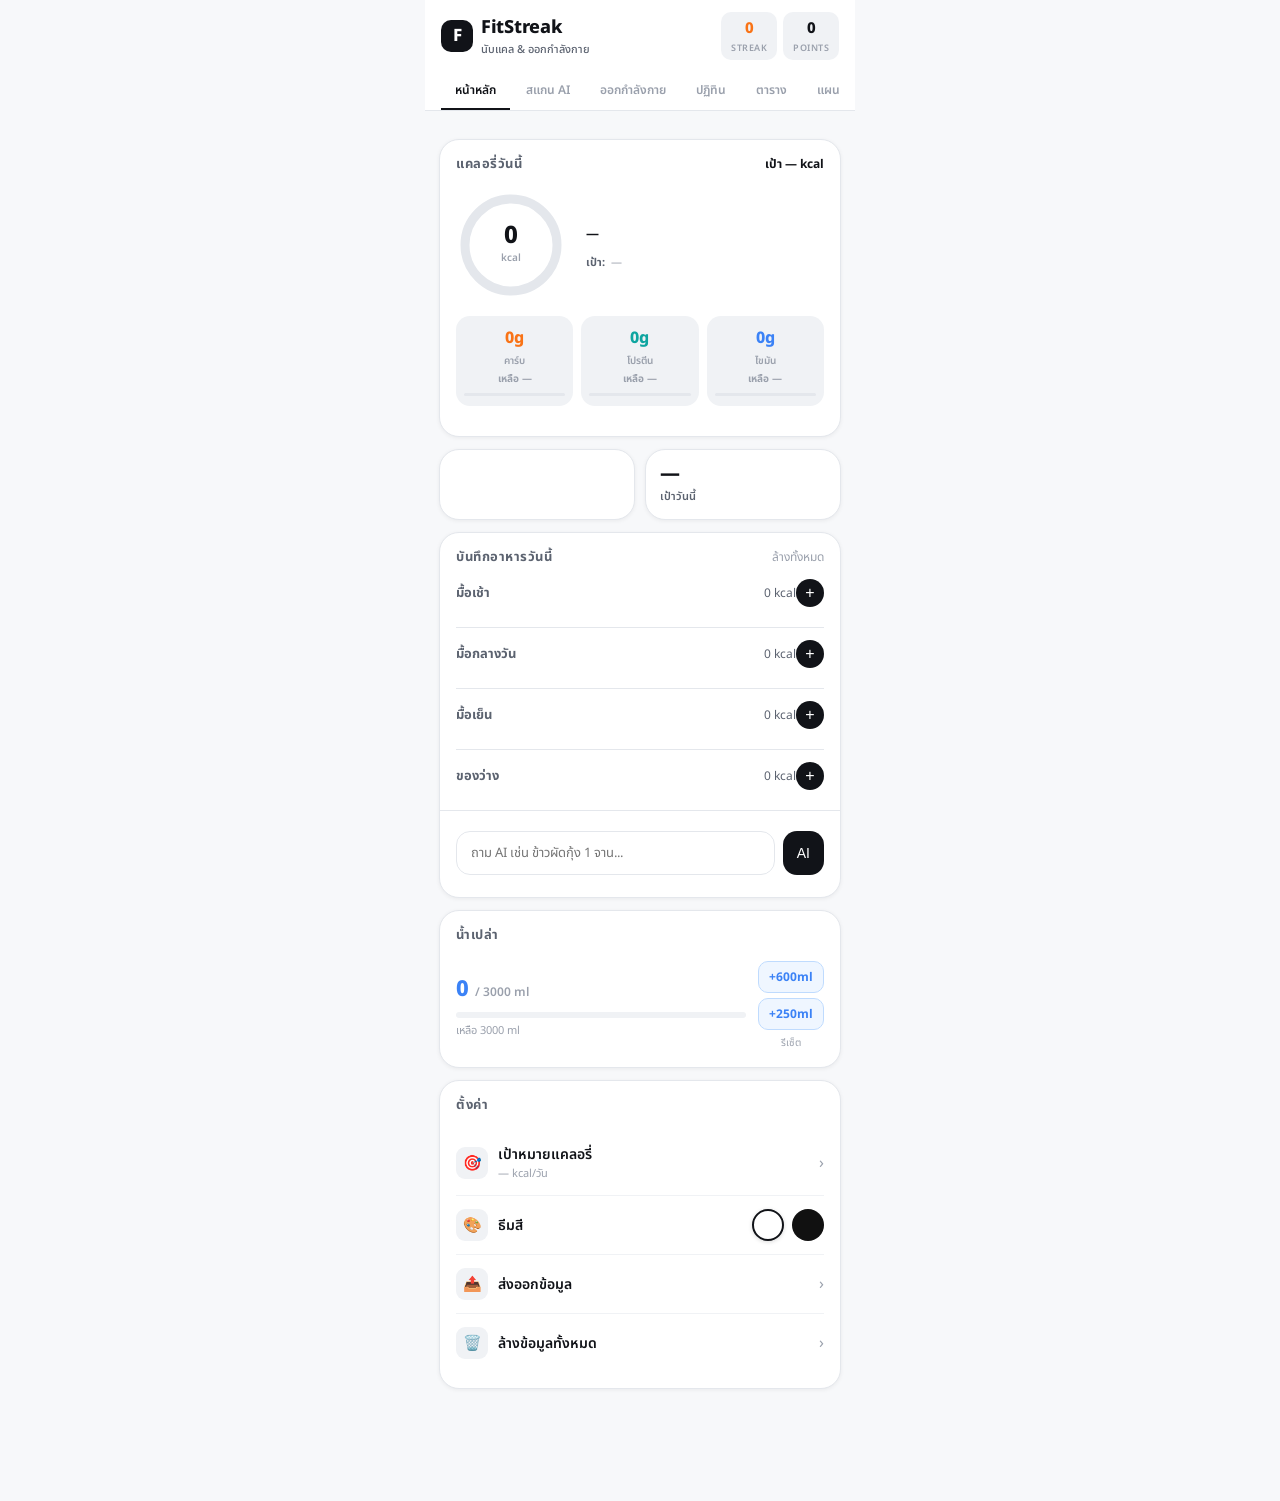
==== commit e58bb202: "Add files via upload" ====
--- a/index.html
+++ b/index.html
@@ -425,10 +425,10 @@
 
 <div class="toast" id="toast"></div>
 
-<script src="src/app.js"></script>
-
 <!-- NutritionDB: โหลด JSON files และ merge กับ inline _LOCAL_DB -->
 <script src="src/nutrition-db.js"></script>
 
+<script src="src/app.js"></script>
+
 </body>
 </html>
--- a/css/app.css
+++ b/css/app.css
@@ -0,0 +1,776 @@
+/* ─── TOKENS — Light (default) ─── */
+:root {
+  --bg:       #F7F8FA;
+  --surface:  #FFFFFF;
+  --surface2: #F0F2F5;
+  --border:   #E4E7EC;
+  --text:     #111318;
+  --text-2:   #5C6370;
+  --text-3:   #9AA0AC;
+
+  --accent:   #111318;
+  --accent-lt:#EBEBEB;
+
+  /* สีสัญลักษณ์ macro — ใช้เดิม ไม่เปลี่ยน */
+  --orange:   #F97316;
+  --orange-lt:#FFF3EC;
+  --teal:     #0EA5A0;
+  --teal-lt:  #E6F7F7;
+  --blue:     #3B82F6;
+  --blue-lt:  #EFF6FF;
+  --yellow:   #F59E0B;
+  --yellow-lt:#FFFBEB;
+  --green:    #10B981;
+  --green-lt: #ECFDF5;
+  --purple:   #8B5CF6;
+  --purple-lt:#F5F3FF;
+  --pink:     #F0436A;
+  --pink-lt:  #FEE8EE;
+
+  --r-sm: 10px;
+  --r-md: 14px;
+  --r-lg: 20px;
+  --r-xl: 24px;
+
+  --shadow-sm: 0 1px 4px rgba(0,0,0,.06);
+  --shadow-md: 0 4px 16px rgba(0,0,0,.08);
+  --shadow-lg: 0 8px 32px rgba(0,0,0,.10);
+}
+
+/* ─── Dark theme ─── */
+.dark {
+  --bg:       #0D0D0F;
+  --surface:  #18181C;
+  --surface2: #222228;
+  --border:   #2E2E36;
+  --text:     #F0F0F5;
+  --text-2:   #9095A2;
+  --text-3:   #5C6370;
+
+  --accent:   #F0F0F5;
+  --accent-lt:#2A2A32;
+
+  --shadow-sm: 0 1px 4px rgba(0,0,0,.3);
+  --shadow-md: 0 4px 16px rgba(0,0,0,.4);
+  --shadow-lg: 0 8px 32px rgba(0,0,0,.5);
+}
+
+* { box-sizing:border-box; margin:0; padding:0; -webkit-tap-highlight-color:transparent; }
+
+body {
+  font-family: 'Noto Sans Thai','Sarabun',sans-serif;
+  background: var(--bg);
+  color: var(--text);
+  min-height: 100vh;
+  overflow-x: hidden;
+}
+
+.app { max-width: 430px; margin: 0 auto; min-height: 100vh; display: flex; flex-direction: column; }
+
+/* ─── HEADER ─── */
+.header {
+  background: var(--surface);
+  border-bottom: 1px solid var(--border);
+  padding: 12px 16px 0;
+  position: sticky; top: 0; z-index: 100;
+}
+.header-row {
+  display: flex; align-items: center; justify-content: space-between;
+  margin-bottom: 12px;
+}
+.brand { display: flex; align-items: center; gap: 8px; }
+.brand-dot {
+  width: 32px; height: 32px; border-radius: 10px;
+  background: var(--accent); display: flex; align-items: center;
+  justify-content: center; color: #fff; font-size: 17px; font-weight: 800;
+}
+.brand-name { font-size: 18px; font-weight: 800; letter-spacing: -0.3px; }
+.brand-sub  { font-size: 11px; color: var(--text-2); font-weight: 500; }
+
+.header-stats { display: flex; gap: 6px; }
+.hstat {
+  background: var(--surface2); border-radius: var(--r-sm);
+  padding: 5px 10px; text-align: center;
+}
+.hstat-val { font-size: 15px; font-weight: 800; color: var(--accent); }
+.hstat-lbl { font-size: 9px; color: var(--text-3); font-weight: 600; letter-spacing: .5px; margin-top: 1px; }
+
+/* ─── TAB NAV ─── */
+.tab-nav {
+  display: flex; overflow-x: auto; scrollbar-width: none;
+  gap: 2px; padding-bottom: 0;
+}
+.tab-nav::-webkit-scrollbar { display: none; }
+.tab-btn {
+  flex: 0 0 auto; padding: 9px 14px;
+  border: none; background: transparent; cursor: pointer;
+  font-family: inherit; font-size: 12px; font-weight: 600;
+  color: var(--text-3); border-bottom: 2px solid transparent;
+  transition: all .18s; white-space: nowrap;
+}
+.tab-btn.active { color: var(--accent); border-bottom-color: var(--accent); }
+
+/* ─── PAGES ─── */
+.page { display: none; flex: 1; padding: 14px 14px 100px; animation: fadeUp .22s ease; }
+.page.active { display: block; }
+/* ─── Coach page override — fills viewport, messages scroll, input fixed bottom ─── */
+#page-coach.active {
+  display: flex; flex-direction: column;
+  padding: 0;
+  height: calc(100vh - 110px); /* viewport minus header */
+  overflow: hidden;
+}
+.coach-msgs-area {
+  flex: 1; overflow-y: auto; padding: 14px 14px 8px;
+  display: flex; flex-direction: column; gap: 10px;
+}
+.coach-input-area {
+  flex-shrink: 0;
+  background: var(--bg);
+  border-top: 1px solid var(--border);
+  padding: 10px 14px 14px;
+}
+@keyframes fadeUp { from{opacity:0;transform:translateY(6px)} to{opacity:1;transform:translateY(0)} }
+
+/* ─── CARDS ─── */
+.card {
+  background: var(--surface); border-radius: var(--r-lg);
+  border: 1px solid var(--border); box-shadow: var(--shadow-sm);
+  margin-bottom: 12px; overflow: hidden;
+}
+.card-body { padding: 16px; }
+.card-header {
+  display: flex; align-items: center; justify-content: space-between;
+  padding: 14px 16px 0;
+}
+.card-title { font-size: 13px; font-weight: 700; color: var(--text-2); text-transform: uppercase; letter-spacing: .5px; }
+.card-action { font-size: 12px; font-weight: 700; color: var(--accent); cursor: pointer; }
+
+/* ─── SECTION LABEL ─── */
+.sec-label {
+  font-size: 11px; font-weight: 700; color: var(--text-3);
+  letter-spacing: 1px; text-transform: uppercase;
+  margin: 16px 0 8px; padding: 0 2px;
+}
+
+/* ─── CALORIE RING ─── */
+.ring-wrap { display: flex; align-items: center; gap: 20px; padding: 16px; }
+.ring-svg-wrap { position: relative; width: 110px; height: 110px; flex-shrink: 0; }
+.ring-svg-wrap svg { transform: rotate(-90deg); }
+.ring-center {
+  position: absolute; inset: 0;
+  display: flex; flex-direction: column; align-items: center; justify-content: center;
+}
+.ring-kcal { font-size: 24px; font-weight: 800; color: var(--text); line-height: 1; }
+.ring-unit { font-size: 10px; color: var(--text-3); font-weight: 600; margin-top: 2px; }
+.ring-info { flex: 1; }
+.ring-goal-row { display: flex; justify-content: space-between; font-size: 12px; margin-bottom: 10px; }
+.ring-remain { font-size: 13px; font-weight: 700; }
+
+/* ─── MACRO PILLS ─── */
+.macro-row { display: flex; gap: 8px; margin-bottom: 14px; }
+.macro-pill {
+  flex: 1; background: var(--surface2); border-radius: var(--r-md);
+  padding: 10px 8px; text-align: center;
+}
+.macro-val { font-size: 16px; font-weight: 800; }
+.macro-lbl { font-size: 10px; color: var(--text-3); font-weight: 600; margin-top: 3px; }
+.macro-rem { font-size: 10px; font-weight: 700; margin-top: 2px; }
+.macro-bar { height: 3px; background: var(--border); border-radius: 99px; overflow: hidden; margin-top: 6px; }
+.macro-fill { height: 100%; border-radius: 99px; transition: width .6s ease; }
+
+/* ─── STATS GRID ─── */
+.stats-2 { display: grid; grid-template-columns: 1fr 1fr; gap: 10px; margin-bottom: 12px; }
+.stat-card {
+  background: var(--surface); border: 1px solid var(--border);
+  border-radius: var(--r-lg); padding: 14px;
+  box-shadow: var(--shadow-sm);
+}
+.stat-num { font-size: 28px; font-weight: 800; line-height: 1; }
+.stat-lbl { font-size: 11px; color: var(--text-2); font-weight: 600; margin-top: 4px; }
+.stat-delta { font-size: 11px; font-weight: 700; margin-top: 4px; }
+
+/* ─── DATE STRIP ─── */
+.date-strip { display: flex; gap: 6px; overflow-x: auto; scrollbar-width: none; padding-bottom: 2px; margin-bottom: 12px; }
+.date-strip::-webkit-scrollbar { display: none; }
+.date-chip {
+  flex-shrink: 0; min-width: 46px; padding: 7px 6px;
+  background: var(--surface); border: 1.5px solid var(--border);
+  border-radius: var(--r-md); text-align: center; cursor: pointer; transition: all .15s;
+}
+.date-chip.active { background: var(--accent); border-color: var(--accent); }
+.date-chip.active .dc-day,
+.date-chip.active .dc-num { color: #fff; }
+.dc-day { font-size: 10px; font-weight: 700; color: var(--text-3); }
+.dc-num  { font-size: 15px; font-weight: 800; color: var(--text); margin-top: 2px; }
+
+/* ─── MEAL LOG ─── */
+.meal-section { padding: 0 16px 12px; }
+.meal-head {
+  display: flex; align-items: center; justify-content: space-between;
+  padding: 12px 0 8px;
+}
+.meal-label { font-size: 13px; font-weight: 700; color: var(--text-2); flex: 1; }
+.meal-kcal  { font-size: 12px; color: var(--text-2); }
+.meal-add {
+  width: 28px; height: 28px; border-radius: 50%;
+  background: var(--accent); border: none; color: #fff;
+  font-size: 16px; cursor: pointer; display: flex; align-items: center;
+  justify-content: center; transition: transform .15s;
+}
+.meal-add:active { transform: scale(.88); }
+.food-row {
+  display: flex; align-items: center; gap: 10px;
+  padding: 8px 10px; background: var(--surface2);
+  border-radius: var(--r-md); margin-bottom: 5px;
+}
+.food-icon { font-size: 20px; }
+.food-name-wrap { flex: 1; }
+.food-name  { font-size: 13px; font-weight: 600; }
+.food-macros{ font-size: 11px; color: var(--text-3); margin-top: 1px; }
+.food-cal   { font-size: 13px; font-weight: 800; color: var(--accent); }
+
+/* ─── BUTTONS ─── */
+.btn {
+  border: none; border-radius: var(--r-md); cursor: pointer;
+  font-family: inherit; font-weight: 700; transition: all .15s;
+  display: inline-flex; align-items: center; justify-content: center;
+}
+.btn-outline { background: transparent !important; color: var(--accent) !important; border: 1.5px solid var(--accent) !important; }
+.btn:active { transform: scale(.96); }
+.btn-primary { background: var(--accent); color: #fff; }
+.btn-primary:disabled { opacity: .45; cursor: default; transform: none; }
+.btn-ghost {
+  background: var(--surface2); color: var(--text-2);
+  border: 1px solid var(--border);
+}
+.btn-teal   { background: var(--teal); color: #fff; }
+.btn-block  { width: 100%; padding: 14px; font-size: 14px; }
+.btn-sm     { padding: 8px 14px; font-size: 12px; }
+
+/* ─── SEARCH ─── */
+.search-row { display: flex; gap: 8px; margin-bottom: 12px; }
+.search-input {
+  flex: 1; padding: 11px 14px; border-radius: var(--r-md);
+  border: 1.5px solid var(--border); background: var(--surface);
+  font-family: inherit; font-size: 13px; color: var(--text);
+  outline: none; transition: border-color .15s;
+}
+.search-input:focus { border-color: var(--accent); }
+.search-btn { padding: 11px 14px; border-radius: var(--r-md); background: var(--accent); border: none; color: #fff; cursor: pointer; font-size: 14px; }
+
+/* ─── CHIP FILTERS ─── */
+.chips { display: flex; gap: 6px; overflow-x: auto; scrollbar-width: none; padding-bottom: 2px; margin-bottom: 12px; }
+.chips::-webkit-scrollbar { display: none; }
+.chip {
+  flex-shrink: 0; padding: 6px 12px; border-radius: 99px;
+  background: var(--surface); border: 1.5px solid var(--border);
+  font-size: 12px; font-weight: 600; color: var(--text-2);
+  cursor: pointer; white-space: nowrap; transition: all .15s;
+}
+.chip.active { background: var(--accent); border-color: var(--accent); color: #fff; }
+
+/* ─── FOOD SEARCH RESULT ITEM ─── */
+.food-result {
+  display: flex; align-items: center; gap: 10px;
+  padding: 11px 14px; background: var(--surface);
+  border: 1px solid var(--border); border-radius: var(--r-md);
+  margin-bottom: 7px; cursor: pointer; transition: border-color .15s;
+}
+.food-result:hover { border-color: var(--accent); }
+.fr-icon { font-size: 24px; }
+.fr-info { flex: 1; }
+.fr-name { font-size: 13px; font-weight: 700; }
+.fr-cal  { font-size: 11px; color: var(--text-3); margin-top: 2px; }
+.fr-add  {
+  width: 28px; height: 28px; border-radius: 50%;
+  background: var(--accent); border: none; color: #fff;
+  font-size: 16px; cursor: pointer; display: flex; align-items: center;
+  justify-content: center; flex-shrink: 0;
+}
+
+/* ─── WATER ─── */
+.water-row { display: flex; align-items: center; gap: 12px; }
+.water-info { flex: 1; }
+.water-title { font-size: 13px; font-weight: 700; margin-bottom: 4px; }
+.water-bar-wrap { background: var(--surface2); border-radius: 99px; height: 6px; overflow: hidden; margin-top: 6px; }
+.water-bar-fill { height: 100%; border-radius: 99px; background: linear-gradient(90deg, var(--blue), var(--teal)); transition: width .5s; }
+.water-btns { display: flex; flex-direction: column; gap: 5px; }
+.water-btn {
+  background: var(--blue-lt); border: 1px solid #BFDBFE;
+  border-radius: var(--r-sm); padding: 6px 10px; color: var(--blue);
+  font-size: 12px; font-weight: 700; cursor: pointer; font-family: inherit;
+}
+.water-reset { font-size: 10px; color: var(--text-3); background: none; border: none; cursor: pointer; font-family: inherit; text-align: center; }
+
+/* ─── AI RESULT ─── */
+.ai-result {
+  background: var(--surface); border: 1.5px solid var(--accent);
+  border-radius: var(--r-lg); padding: 16px; margin-bottom: 12px;
+  display: none;
+}
+.ai-result.visible { display: block; }
+.ai-badge {
+  display: inline-flex; align-items: center; gap: 4px;
+  background: var(--accent-lt); color: var(--accent);
+  font-size: 10px; font-weight: 700; padding: 3px 10px;
+  border-radius: 99px; letter-spacing: .5px; margin-bottom: 10px;
+}
+.ai-food-name { font-size: 15px; font-weight: 800; margin-bottom: 12px; }
+.nutri-grid { display: grid; grid-template-columns: repeat(3, 1fr); gap: 7px; margin-bottom: 10px; }
+.nutri-chip {
+  background: var(--surface2); border-radius: var(--r-md);
+  padding: 10px 8px; text-align: center;
+}
+.nutri-chip.accent { background: var(--accent); }
+.nutri-chip.accent .nc-val,
+.nutri-chip.accent .nc-lbl { color: #fff; }
+.nc-val { font-size: 18px; font-weight: 800; color: var(--text); }
+.nc-lbl { font-size: 10px; color: var(--text-3); font-weight: 600; margin-top: 2px; }
+.nutri-detail-row { display: flex; justify-content: space-between; padding: 6px 0; border-bottom: 1px solid var(--border); font-size: 12px; }
+.nutri-detail-row:last-child { border: none; }
+
+/* ─── SCAN OPTIONS ─── */
+.scan-grid { display: grid; grid-template-columns: 1fr 1fr; gap: 10px; margin-bottom: 14px; }
+.scan-card {
+  background: var(--surface); border: 1.5px solid var(--border);
+  border-radius: var(--r-lg); padding: 18px 12px;
+  text-align: center; cursor: pointer; transition: all .18s;
+}
+.scan-card:active { border-color: var(--accent); background: var(--accent-lt); transform: scale(.97); }
+.sc-icon { font-size: 32px; margin-bottom: 8px; }
+.sc-label { font-size: 13px; font-weight: 700; }
+.sc-sub { font-size: 11px; color: var(--text-3); margin-top: 3px; }
+
+/* ─── API KEY ─── */
+.apikey-card {
+  background: var(--surface); border: 1.5px solid var(--border);
+  border-radius: var(--r-lg); padding: 14px; margin-bottom: 12px;
+}
+.apikey-card.has-key { border-color: var(--green); }
+.apikey-top { display: flex; align-items: center; justify-content: space-between; margin-bottom: 8px; }
+.apikey-title { font-size: 13px; font-weight: 700; }
+.apikey-status { font-size: 11px; font-weight: 700; padding: 3px 8px; border-radius: 99px; }
+.apikey-status.ok      { background: var(--green-lt); color: var(--green); }
+.apikey-status.missing { background: var(--orange-lt); color: var(--orange); }
+.apikey-row { display: flex; gap: 6px; }
+.apikey-input {
+  flex: 1; background: var(--surface2); border: 1px solid var(--border);
+  border-radius: var(--r-sm); padding: 9px 12px; color: var(--text);
+  font-size: 12px; font-family: monospace; outline: none;
+}
+.apikey-input:focus { border-color: var(--accent); }
+.apikey-save { flex-shrink: 0; background: var(--accent); color: #fff; border: none; border-radius: var(--r-sm); padding: 9px 14px; font-weight: 700; font-size: 13px; cursor: pointer; font-family: inherit; }
+.apikey-hint { font-size: 10px; color: var(--text-3); margin-top: 6px; line-height: 1.6; }
+.apikey-clear { font-size: 11px; color: var(--text-3); background: none; border: none; cursor: pointer; font-family: inherit; margin-top: 5px; text-decoration: underline; }
+.limit-track { background: var(--surface2); border-radius: 99px; height: 5px; overflow: hidden; margin-top: 8px; }
+.limit-fill { height: 100%; border-radius: 99px; transition: width .4s; }
+.limit-info { display: flex; justify-content: space-between; font-size: 10px; color: var(--text-3); margin-top: 4px; }
+
+/* ─── WORKOUT ─── */
+.today-card {
+  background: var(--surface); border-radius: var(--r-xl);
+  border: 1px solid var(--border); margin-bottom: 12px;
+  overflow: hidden; box-shadow: var(--shadow-sm);
+}
+.today-banner {
+  padding: 16px;
+  position: relative; overflow: hidden;
+}
+.today-day   { font-size: 11px; font-weight: 700; color: var(--text-2); letter-spacing: .5px; margin-bottom: 3px; }
+.today-title { font-size: 17px; font-weight: 800; }
+.today-meta  { font-size: 12px; color: var(--text-2); margin-top: 3px; }
+.prog-wrap   { padding: 12px 16px 14px; border-top: 1px solid var(--border); }
+.prog-labels { display: flex; justify-content: space-between; font-size: 11px; color: var(--text-3); margin-bottom: 5px; }
+.prog-bar    { background: var(--surface2); border-radius: 99px; height: 5px; overflow: hidden; }
+.prog-fill   { height: 100%; border-radius: 99px; transition: width .5s; }
+
+.ex-card { background: var(--surface); border: 1px solid var(--border); border-radius: var(--r-lg); margin-bottom: 8px; overflow: hidden; transition: border-color .15s; }
+.ex-card.ex-active    { border-color: var(--accent); }
+.ex-card.ex-done      { border-color: var(--green); opacity: .8; }
+.ex-head { display: flex; align-items: center; gap: 10px; padding: 13px 14px; cursor: pointer; }
+.ex-num  { width: 28px; height: 28px; border-radius: 8px; background: var(--surface2); display: flex; align-items: center; justify-content: center; font-size: 13px; font-weight: 800; color: var(--text-3); flex-shrink: 0; transition: all .15s; }
+.ex-card.ex-active .ex-num { background: var(--accent); color: #fff; }
+.ex-card.ex-done   .ex-num { background: var(--green); color: #fff; }
+.ex-info { flex: 1; }
+.ex-name   { font-size: 14px; font-weight: 700; }
+.ex-detail { font-size: 11px; color: var(--text-3); margin-top: 2px; }
+.ex-arrow  { font-size: 12px; color: var(--text-3); transition: transform .2s; }
+.ex-card.open .ex-arrow { transform: rotate(180deg); }
+.sets-panel { display: none; padding: 0 14px 14px; border-top: 1px solid var(--border); }
+.ex-card.open .sets-panel { display: block; padding-top: 12px; }
+.sets-grid { display: flex; flex-wrap: wrap; gap: 7px; margin-bottom: 10px; }
+.set-btn {
+  width: 64px; background: var(--surface2); border: 2px solid var(--border);
+  border-radius: var(--r-md); padding: 9px 6px; text-align: center;
+  cursor: pointer; transition: all .13s; position: relative;
+}
+.set-btn .sb-lbl  { font-size: 10px; color: var(--text-3); }
+.set-btn .sb-reps { font-size: 16px; font-weight: 800; color: var(--text-2); }
+.set-btn.set-done  { background: var(--green-lt); border-color: var(--green); }
+.set-btn.set-done .sb-reps { color: var(--green); }
+.set-btn.set-next  { border-color: var(--accent); background: var(--accent-lt); }
+.set-btn.set-next .sb-reps { color: var(--accent); }
+.set-check { position: absolute; top: 3px; right: 4px; font-size: 9px; color: var(--green); display: none; }
+.set-btn.set-done .set-check { display: block; }
+.timer-row {
+  display: flex; align-items: center; gap: 8px;
+  background: var(--surface2); border-radius: var(--r-md); padding: 9px 12px;
+}
+.timer-lbl  { flex: 1; font-size: 12px; color: var(--text-2); }
+.timer-val  { font-size: 16px; font-weight: 800; color: var(--accent); min-width: 38px; text-align: right; }
+.timer-start { background: var(--accent); color: #fff; border: none; border-radius: 7px; padding: 5px 12px; font-size: 12px; font-weight: 700; cursor: pointer; font-family: inherit; }
+
+/* ─── TIMER OVERLAY ─── */
+.t-overlay {
+  display: none; position: fixed; inset: 0; z-index: 300;
+  background: rgba(0,0,0,.82);
+  backdrop-filter: blur(6px);
+  flex-direction: column; align-items: center; justify-content: center;
+}
+.t-overlay.show { display: flex; }
+.t-card {
+  background: var(--surface);
+  border-radius: 28px;
+  padding: 32px 28px 24px;
+  width: min(340px, 90vw);
+  display: flex; flex-direction: column; align-items: center; gap: 0;
+  box-shadow: 0 24px 64px rgba(0,0,0,.4);
+}
+.t-badge {
+  background: var(--surface2);
+  border-radius: 99px; padding: 6px 16px;
+  font-size: 12px; font-weight: 700; color: var(--teal);
+  letter-spacing: .5px; margin-bottom: 24px;
+}
+.t-ring  { position: relative; width: 200px; height: 200px; }
+.t-ring svg { position: absolute; top: 0; left: 0; transform: rotate(-90deg); }
+.t-inner {
+  position: absolute; inset: 0;
+  display: flex; flex-direction: column; align-items: center; justify-content: center;
+}
+.t-label { font-size: 11px; font-weight: 700; color: var(--text-3); letter-spacing: 1px; text-transform: uppercase; margin-bottom: 4px; }
+.t-big   { font-size: 72px; font-weight: 800; color: var(--text); line-height: 1; font-variant-numeric: tabular-nums; }
+.t-big.warn { color: #EF4444; }
+.t-sub   { font-size: 12px; color: var(--text-3); text-align: center; margin-top: 20px; min-height: 18px; padding: 0 8px; }
+.t-actions { display: flex; gap: 10px; width: 100%; margin-top: 20px; }
+.t-skip {
+  flex: 1; background: var(--accent); color: #fff; border: none;
+  border-radius: var(--r-md); padding: 14px; font-size: 15px; font-weight: 700;
+  cursor: pointer; font-family: inherit;
+}
+.t-stop {
+  flex: 1; background: var(--surface2); color: var(--text-2);
+  border: 1px solid var(--border); border-radius: var(--r-md);
+  padding: 14px; font-size: 15px; font-weight: 700;
+  cursor: pointer; font-family: inherit;
+}
+circle.tr-bg { fill: none; stroke: var(--border); stroke-width: 10; }
+circle.tr-fg { fill: none; stroke: var(--accent); stroke-width: 10; stroke-linecap: round; transition: stroke-dashoffset .5s linear, stroke .3s; }
+circle.tr-fg.warn { stroke: #EF4444; }
+
+/* ─── CALENDAR ─── */
+.cal-month { font-size: 16px; font-weight: 800; margin-bottom: 10px; }
+.cal-grid  { display: grid; grid-template-columns: repeat(7,1fr); gap: 4px; margin-bottom: 14px; }
+.cal-hdr   { text-align: center; font-size: 10px; font-weight: 700; color: var(--text-3); padding: 4px 0; }
+.cal-day   {
+  aspect-ratio: 1; border-radius: 8px; display: flex; align-items: center;
+  justify-content: center; font-size: 12px; font-weight: 600;
+  background: var(--surface); color: var(--text-3);
+  border: 1px solid var(--border); position: relative;
+}
+.cal-day.cal-today   { border: 2px solid var(--accent); color: var(--accent); }
+.cal-day.cal-checked { background: var(--accent-lt); color: var(--accent); border-color: rgba(240,67,106,.3); }
+.cal-day.cal-checked::after { content: '✓'; position: absolute; bottom: 1px; right: 3px; font-size: 8px; color: var(--accent); }
+.cal-day.cal-rest    { background: var(--surface2); }
+.cal-day.cal-empty   { background: transparent; border-color: transparent; }
+.sticker-row { display: flex; flex-wrap: wrap; gap: 8px; }
+.sticker {
+  background: var(--surface); border: 1px solid var(--border);
+  border-radius: var(--r-md); padding: 10px 12px;
+  font-size: 20px; display: flex; flex-direction: column; align-items: center;
+  min-width: 62px; position: relative;
+}
+.sticker.earned { border-color: var(--green); background: var(--green-lt); }
+.sticker.earned::after { content: '✓'; position: absolute; top: 4px; right: 5px; font-size: 9px; color: var(--green); }
+.sticker-lbl { font-size: 10px; color: var(--text-3); margin-top: 4px; text-align: center; }
+.sticker.earned .sticker-lbl { color: var(--green); }
+
+/* ─── SCHEDULE ─── */
+.sch-day { background: var(--surface); border: 1px solid var(--border); border-radius: var(--r-lg); margin-bottom: 8px; overflow: hidden; }
+.sch-head { display: flex; align-items: center; gap: 10px; padding: 13px 14px; cursor: pointer; }
+.sch-icon { width: 34px; height: 34px; border-radius: 9px; display: flex; align-items: center; justify-content: center; font-size: 16px; flex-shrink: 0; }
+.sch-name { font-size: 14px; font-weight: 700; }
+.sch-focus { font-size: 11px; color: var(--text-3); margin-top: 1px; }
+.today-tag { font-size: 9px; padding: 2px 6px; border-radius: 4px; font-weight: 800; color: #fff; letter-spacing: .5px; }
+.sch-body { display: none; padding: 0 14px 12px; border-top: 1px solid var(--border); }
+.sch-body.open { display: block; }
+.sch-ex-row { display: flex; justify-content: space-between; align-items: center; padding: 7px 0; border-bottom: 1px solid var(--surface2); font-size: 13px; }
+.sch-ex-row:last-of-type { border: none; }
+.sch-note { margin-top: 8px; padding: 7px 10px; background: var(--orange-lt); border-radius: var(--r-sm); font-size: 11px; color: var(--orange); }
+
+/* ─── NUTRITION ─── */
+.nutr-day-banner {
+  border-radius: var(--r-lg); padding: 13px 14px; margin-bottom: 12px;
+  display: flex; align-items: center; gap: 10px;
+}
+.ndb-label { font-size: 10px; font-weight: 700; letter-spacing: .5px; color: var(--text-2); }
+.ndb-title { font-size: 14px; font-weight: 800; }
+.nutr-ring-wrap { position: relative; width: 90px; height: 90px; flex-shrink: 0; }
+.nutr-ring-wrap svg { transform: rotate(-90deg); }
+.nutr-ring-center { position: absolute; inset: 0; display: flex; flex-direction: column; align-items: center; justify-content: center; }
+.nrc-val { font-size: 18px; font-weight: 800; line-height: 1; }
+.nrc-unit { font-size: 9px; color: var(--text-3); letter-spacing: .5px; }
+.macro-4 { display: grid; grid-template-columns: repeat(4,1fr); gap: 7px; }
+.m4-card { background: var(--surface2); border-radius: var(--r-md); padding: 10px 6px; text-align: center; position: relative; overflow: hidden; }
+.m4-val  { font-size: 18px; font-weight: 800; line-height: 1; }
+.m4-unit { font-size: 9px; color: var(--text-3); }
+.m4-lbl  { font-size: 10px; font-weight: 700; color: var(--text-2); margin-top: 3px; }
+.m4-rem  { font-size: 10px; font-weight: 700; margin-top: 4px; }
+.m4-bar  { position: absolute; bottom: 0; left: 0; right: 0; height: 2px; background: var(--border); }
+.m4-barfill { height: 100%; border-radius: 99px; transition: width .5s; }
+.nutr-log-row {
+  display: flex; align-items: center; gap: 8px;
+  padding: 8px 0; border-bottom: 1px solid var(--surface2);
+}
+.nutr-log-row:last-of-type { border: none; }
+.nl-dot  { width: 7px; height: 7px; border-radius: 50%; flex-shrink: 0; }
+.nl-name { flex: 1; font-size: 13px; }
+.nl-kcal { font-size: 14px; font-weight: 800; color: var(--accent); }
+.nl-del  { background: none; border: none; color: var(--text-3); cursor: pointer; font-size: 14px; padding: 0 4px; }
+
+/* ─── MEAL CARDS ─── */
+.meal-cards { display: grid; grid-template-columns: 1fr 1fr; gap: 8px; margin-bottom: 12px; }
+.meal-card {
+  background: var(--surface); border: 1px solid var(--border);
+  border-radius: var(--r-lg); padding: 12px; cursor: pointer;
+  transition: all .15s; position: relative; overflow: hidden;
+}
+.meal-card:active { border-color: var(--accent); transform: scale(.97); }
+.mc-icon  { font-size: 20px; margin-bottom: 5px; }
+.mc-name  { font-size: 12px; font-weight: 700; color: var(--text); line-height: 1.3; }
+.mc-kcal  { font-size: 20px; font-weight: 800; margin-top: 3px; }
+.mc-chips { display: flex; gap: 4px; flex-wrap: wrap; margin-top: 4px; }
+.mc-chip  { font-size: 10px; font-weight: 700; border-radius: 4px; padding: 2px 5px; background: var(--surface2); }
+.mc-bar   { position: absolute; bottom: 0; left: 0; right: 0; height: 2px; background: var(--border); }
+.mc-barfill { height: 100%; border-radius: 99px; }
+
+/* ─── AI COACH ─── */
+.coach-wrap { display: flex; flex-direction: column; gap: 10px; min-height: 50px; }
+.coach-msg { animation: fadeUp .2s; }
+.coach-msg.cm-user { align-self: flex-end; display: flex; flex-direction: column; align-items: flex-end; }
+.coach-msg.cm-ai   { align-self: flex-start; }
+.coach-bubble {
+  max-width: 88%; border-radius: 16px; padding: 10px 13px;
+  font-size: 13px; line-height: 1.55;
+}
+.cm-user .coach-bubble { background: var(--accent); color: #fff; border-bottom-right-radius: 4px; }
+.cm-ai   .coach-bubble { background: var(--surface); border: 1px solid var(--border); color: var(--text); border-bottom-left-radius: 4px; }
+.cm-time { font-size: 10px; color: var(--text-3); margin-top: 3px; }
+.coach-ex-card { background: var(--surface2); border-radius: var(--r-md); padding: 12px; margin-top: 8px; }
+.cec-head { display: flex; align-items: center; gap: 8px; margin-bottom: 8px; }
+.cec-icon { font-size: 22px; }
+.cec-name { font-size: 14px; font-weight: 800; }
+.cec-target { font-size: 11px; color: var(--text-2); }
+.cec-chips { display: flex; gap: 5px; margin-bottom: 8px; }
+.cec-chip { font-size: 11px; font-weight: 700; border-radius: 6px; padding: 3px 8px; background: var(--surface); }
+.cec-steps { display: flex; flex-direction: column; gap: 5px; }
+.cec-step { display: flex; gap: 8px; font-size: 12px; color: var(--text-2); }
+.cec-num  { color: var(--accent); font-weight: 800; min-width: 16px; }
+.cec-tip  { margin-top: 7px; padding: 7px 10px; background: var(--yellow-lt); border-radius: var(--r-sm); font-size: 11px; color: #92400E; }
+.coach-quick { display: flex; gap: 6px; overflow-x: auto; scrollbar-width: none; padding-bottom: 2px; margin-bottom: 8px; }
+.coach-quick::-webkit-scrollbar { display: none; }
+.coach-qchip { flex-shrink: 0; background: var(--surface); border: 1px solid var(--border); border-radius: 99px; padding: 6px 12px; font-size: 11px; color: var(--text-2); cursor: pointer; font-family: inherit; white-space: nowrap; transition: all .13s; }
+.coach-qchip:active { background: var(--surface2); }
+.coach-input-row { display: flex; gap: 8px; }
+.coach-input {
+  flex: 1; background: var(--surface); border: 1.5px solid var(--border);
+  border-radius: var(--r-md); padding: 11px 14px; color: var(--text);
+  font-size: 14px; font-family: inherit; outline: none; resize: none; height: 44px;
+}
+.coach-input:focus { border-color: var(--purple); }
+.coach-send {
+  width: 44px; height: 44px; border-radius: var(--r-md); flex-shrink: 0;
+  background: var(--purple); border: none; color: #fff; font-size: 16px;
+  cursor: pointer; display: flex; align-items: center; justify-content: center;
+}
+.coach-send:disabled { opacity: .4; cursor: default; }
+.coach-typing { display: flex; align-items: center; gap: 5px; padding: 10px 12px; background: var(--surface); border: 1px solid var(--border); border-radius: 14px; width: fit-content; }
+.ct-dot { width: 6px; height: 6px; border-radius: 50%; background: var(--text-3); animation: ctDot 1.2s infinite; }
+.ct-dot:nth-child(2){animation-delay:.2s} .ct-dot:nth-child(3){animation-delay:.4s}
+@keyframes ctDot { 0%,80%,100%{opacity:.2;transform:scale(.8)} 40%{opacity:1;transform:scale(1)} }
+
+/* ─── PLANNER ─── */
+.planner-hero { border-radius: var(--r-xl); padding: 16px; margin-bottom: 12px; }
+.planner-opts { background: var(--surface); border: 1px solid var(--border); border-radius: var(--r-lg); padding: 14px; margin-bottom: 12px; }
+.planner-opts-title { font-size: 11px; font-weight: 700; color: var(--text-3); letter-spacing: .5px; margin-bottom: 8px; }
+.planner-meal-btns,
+.planner-style-btns { display: flex; gap: 7px; margin-bottom: 12px; }
+.planner-meal-btn,
+.planner-style-btn {
+  flex: 1; padding: 9px 6px; border-radius: var(--r-md);
+  border: 1.5px solid var(--border); background: var(--surface2);
+  color: var(--text-3); font-size: 12px; font-weight: 700;
+  cursor: pointer; font-family: inherit; transition: all .15s; text-align: center;
+}
+.planner-meal-btn.active { border-color: var(--accent); background: var(--accent-lt); color: var(--accent); }
+.planner-style-btn.active { border-color: var(--teal); background: var(--teal-lt); color: var(--teal); }
+.plan-card { background: var(--surface); border: 1px solid var(--border); border-radius: var(--r-lg); margin-bottom: 10px; overflow: hidden; }
+.plan-card-head { padding: 12px 14px; display: flex; align-items: center; gap: 10px; }
+.plan-icon { font-size: 24px; }
+.plan-meal-name { font-size: 13px; font-weight: 800; color: var(--text-2); letter-spacing: .5px; }
+.plan-meal-time { font-size: 11px; color: var(--text-3); }
+.plan-items { padding: 0 14px 12px; }
+.plan-item { display: flex; align-items: flex-start; gap: 9px; padding: 9px 0; border-bottom: 1px solid var(--surface2); }
+.plan-item:last-child { border: none; }
+.pi-emoji { font-size: 18px; flex-shrink: 0; }
+.pi-info  { flex: 1; }
+.pi-name  { font-size: 13px; font-weight: 700; }
+.pi-note  { font-size: 11px; color: var(--text-3); margin-top: 2px; }
+.pi-kcal  { font-size: 15px; font-weight: 800; color: var(--accent); flex-shrink: 0; }
+.plan-macros { display: flex; gap: 5px; padding: 8px 14px; border-top: 1px solid var(--surface2); flex-wrap: wrap; }
+.pm-chip { font-size: 11px; font-weight: 700; padding: 3px 8px; border-radius: 6px; background: var(--surface2); }
+.planner-summary { background: var(--surface2); border-radius: var(--r-md); padding: 13px 14px; margin: 0 0 12px; }
+.ps-title { font-size: 10px; font-weight: 700; color: var(--text-3); letter-spacing: .5px; margin-bottom: 9px; }
+.ps-row { display: flex; gap: 6px; }
+.ps-item { flex: 1; text-align: center; }
+.ps-val { font-size: 20px; font-weight: 800; }
+.ps-lbl { font-size: 9px; color: var(--text-3); font-weight: 700; letter-spacing: .5px; }
+.planner-tip { background: var(--yellow-lt); border-radius: var(--r-md); padding: 11px 13px; font-size: 12px; color: #78350F; line-height: 1.6; margin-bottom: 12px; }
+.planner-loading { background: var(--surface); border: 1px solid var(--border); border-radius: var(--r-lg); padding: 30px; text-align: center; color: var(--text-3); }
+.pl-spinner { font-size: 28px; animation: spin 1.2s linear infinite; display: block; margin-bottom: 8px; }
+@keyframes spin { to{transform: rotate(360deg)} }
+.planner-error { background: #FEF2F2; border: 1px solid #FECACA; border-radius: var(--r-md); padding: 14px; color: #DC2626; font-size: 13px; text-align: center; margin-bottom: 12px; }
+
+/* ─── CELEBRATION / TOAST ─── */
+.celebration {
+  position: fixed; inset: 0; z-index: 400; display: none;
+  flex-direction: column; align-items: center; justify-content: center;
+  background: rgba(26,29,35,.9);
+}
+.celebration.show { display: flex; }
+.celeb-em  { font-size: 80px; animation: bounce .5s ease infinite alternate; }
+.celeb-ttl { font-size: 22px; font-weight: 800; color: #fff; margin-top: 14px; }
+.celeb-pts { font-size: 14px; color: var(--text-3); margin-top: 6px; }
+.celeb-str { font-size: 15px; font-weight: 700; color: var(--accent); margin-top: 4px; }
+@keyframes bounce { from{transform:scale(1) translateY(0)} to{transform:scale(1.1) translateY(-16px)} }
+
+.toast {
+  position: fixed; bottom: 80px; left: 50%;
+  transform: translateX(-50%) translateY(20px);
+  background: var(--text); color: #fff;
+  border-radius: 99px; padding: 10px 20px; font-size: 13px; font-weight: 600;
+  z-index: 500; opacity: 0; transition: all .25s cubic-bezier(.34,1.56,.64,1);
+  white-space: nowrap; pointer-events: none;
+}
+.toast.show { opacity: 1; transform: translateX(-50%) translateY(0); }
+
+.confetti-p { position: fixed; width: 7px; height: 7px; border-radius: 2px; z-index: 450; pointer-events: none; animation: cfFall 1.4s ease-in forwards; }
+@keyframes cfFall { 0%{transform:translateY(-20px) rotate(0deg);opacity:1} 100%{transform:translateY(100vh) rotate(720deg);opacity:0} }
+.pts-pop { position: fixed; font-size: 22px; font-weight: 800; color: var(--yellow); z-index: 300; pointer-events: none; animation: popUp .9s ease-out forwards; }
+@keyframes popUp { 0%{transform:translateY(0) scale(.5);opacity:0} 30%{transform:translateY(-18px) scale(1.15);opacity:1} 100%{transform:translateY(-55px) scale(1);opacity:0} }
+
+/* ─── MODALS ─── */
+.modal-overlay { position: fixed; inset: 0; background: rgba(0,0,0,.55); z-index: 200; display: none; align-items: flex-end; justify-content: center; }
+.modal-overlay.open { display: flex; }
+.modal-sheet { background: var(--surface); border-radius: 24px 24px 0 0; padding: 20px 16px 40px; width: 100%; max-width: 430px; animation: slideUp .3s cubic-bezier(.34,1.56,.64,1); max-height: 90vh; overflow-y: auto; }
+@keyframes slideUp { from{transform:translateY(100%)} to{transform:translateY(0)} }
+.modal-handle { width: 36px; height: 4px; background: var(--border); border-radius: 99px; margin: 0 auto 18px; }
+.modal-title  { font-size: 16px; font-weight: 800; margin-bottom: 14px; }
+.upload-area {
+  border: 2px dashed var(--border); border-radius: var(--r-lg);
+  padding: 28px 16px; text-align: center; cursor: pointer;
+  transition: all .15s; background: var(--surface2);
+}
+.upload-area:hover { border-color: var(--accent); background: var(--accent-lt); }
+.ua-title { font-size: 14px; font-weight: 700; margin-top: 6px; }
+.ua-sub   { font-size: 12px; color: var(--text-3); margin-top: 3px; }
+.preview-img { width: 100%; border-radius: var(--r-md); margin-bottom: 12px; max-height: 200px; object-fit: cover; display: none; }
+.qr-area { background: var(--text); border-radius: var(--r-lg); height: 180px; display: flex; align-items: center; justify-content: center; position: relative; overflow: hidden; margin-bottom: 14px; }
+.qr-frame { width: 120px; height: 120px; border: 2.5px solid #fff; border-radius: 10px; position: relative; }
+.qr-corner { position: absolute; width: 18px; height: 18px; border-color: var(--accent); border-style: solid; }
+.qr-corner.tl{top:-2px;left:-2px;border-width:3px 0 0 3px}.qr-corner.tr{top:-2px;right:-2px;border-width:3px 3px 0 0}
+.qr-corner.bl{bottom:-2px;left:-2px;border-width:0 0 3px 3px}.qr-corner.br{bottom:-2px;right:-2px;border-width:0 3px 3px 0}
+.qr-line { position: absolute; width: 100px; height: 2px; background: linear-gradient(90deg,transparent,var(--accent),transparent); animation: qrScan 2s linear infinite; }
+@keyframes qrScan { 0%{top:10%} 100%{top:90%} }
+.spinner { width: 36px; height: 36px; border: 3px solid var(--border); border-top-color: var(--accent); border-radius: 50%; animation: spin 0.7s linear infinite; margin: 18px auto 8px; }
+.loading-txt { text-align: center; color: var(--text-3); font-size: 13px; margin-bottom: 8px; }
+.modal-cancel { width: 100%; padding: 13px; border-radius: var(--r-md); background: var(--surface2); border: 1px solid var(--border); font-size: 14px; font-weight: 700; cursor: pointer; font-family: inherit; color: var(--text-2); margin-top: 8px; }
+
+/* ─── PROFILE ─── */
+.avatar { width: 68px; height: 68px; border-radius: 50%; background: var(--accent); display: flex; align-items: center; justify-content: center; font-size: 28px; color: #fff; margin: 0 auto 10px; }
+.setting-row { display: flex; align-items: center; justify-content: space-between; padding: 13px 0; border-bottom: 1px solid var(--surface2); cursor: pointer; }
+.setting-row:last-child { border: none; }
+.sr-left { display: flex; align-items: center; gap: 10px; }
+.sr-icon { width: 32px; height: 32px; border-radius: 9px; background: var(--surface2); display: flex; align-items: center; justify-content: center; font-size: 16px; }
+.sr-text { font-size: 14px; font-weight: 600; }
+.sr-right { font-size: 16px; color: var(--text-3); }
+.theme-dots { display: flex; gap: 9px; padding: 4px 0; }
+.theme-dot { width: 28px; height: 28px; border-radius: 50%; cursor: pointer; border: 2.5px solid transparent; transition: all .15s; }
+.theme-dot.active { border-color: var(--text); transform: scale(1.15); }
+.progress-wrap { margin-bottom: 14px; }
+.progress-lbl { display: flex; justify-content: space-between; font-size: 12px; font-weight: 600; margin-bottom: 5px; }
+.progress-bar { height: 8px; background: var(--surface2); border-radius: 99px; overflow: hidden; margin-bottom: 10px; }
+.progress-fill { height: 100%; border-radius: 99px; transition: width .6s; }
+
+/* ─── SELECT / INPUT ─── */
+.form-select {
+  width: 100%; background: var(--surface2); border: 1px solid var(--border);
+  border-radius: var(--r-md); padding: 10px 12px; color: var(--text);
+  font-size: 13px; font-family: inherit; outline: none;
+}
+.form-input {
+  width: 100%; background: var(--surface2); border: 1px solid var(--border);
+  border-radius: var(--r-md); padding: 10px 12px; color: var(--text);
+  font-size: 13px; font-family: inherit; outline: none;
+}
+.form-input:focus, .form-select:focus { border-color: var(--accent); }
+.input-row { display: flex; gap: 8px; margin-bottom: 12px; }
+
+/* nutr score bar */
+.vs-row { display: flex; align-items: center; gap: 8px; margin-bottom: 5px; }
+.vs-lbl { font-size: 11px; color: var(--text-3); width: 55px; flex-shrink: 0; }
+.vs-bar-wrap { flex: 1; background: var(--surface2); border-radius: 99px; height: 5px; overflow: hidden; }
+.vs-bar-fill { height: 100%; border-radius: 99px; transition: width .5s; }
+.vs-pct { font-size: 10px; color: var(--text-3); width: 32px; text-align: right; flex-shrink: 0; }
+
+/* weight input */
+.weight-num-input {
+  flex: 1; text-align: center; font-size: 22px; font-weight: 800;
+  background: var(--surface2); border: 1.5px solid var(--border);
+  border-radius: var(--r-md); padding: 10px; font-family: inherit; color: var(--text); outline: none;
+}
+.weight-num-input:focus { border-color: var(--accent); }
+
+/* pill toggle */
+.pill-toggle { display: flex; background: var(--surface2); border-radius: var(--r-md); padding: 3px; margin-bottom: 12px; }
+.pt-opt { flex: 1; text-align: center; padding: 8px; border-radius: 9px; font-size: 12px; font-weight: 700; cursor: pointer; color: var(--text-3); transition: all .15s; }
+.pt-opt.active { background: var(--surface); color: var(--accent); box-shadow: var(--shadow-sm); }
+
+/* history */
+.hist-item { display: flex; align-items: center; gap: 10px; padding: 11px; background: var(--surface); border: 1px solid var(--border); border-radius: var(--r-md); margin-bottom: 7px; }
+.hi-icon { font-size: 24px; }
+.hi-info { flex: 1; }
+.hi-name { font-size: 13px; font-weight: 700; }
+.hi-date { font-size: 11px; color: var(--text-3); }
+.hi-pts  { font-size: 16px; font-weight: 800; color: var(--accent); }
+
+/* nutr history */
+.nutr-hist-item { display: flex; align-items: center; gap: 10px; padding: 10px 12px; background: var(--surface); border: 1px solid var(--border); border-radius: var(--r-md); margin-bottom: 7px; cursor: pointer; }
+.nhi-icon { font-size: 22px; }
+.nhi-name { font-size: 13px; font-weight: 700; }
+.nhi-cal  { font-size: 11px; color: var(--accent); }
+
+/* no-key box */
+.no-key-box { background: var(--orange-lt); border: 1px solid #FED7AA; border-radius: var(--r-lg); padding: 16px; text-align: center; margin-bottom: 12px; }
+.no-key-box h3 { font-size: 14px; font-weight: 800; margin-bottom: 4px; }
+.no-key-box p  { font-size: 12px; color: var(--text-2); }
+
+/* limit blocked */
+.limit-blocked { background: #FEF2F2; border: 1px solid #FECACA; border-radius: var(--r-md); padding: 10px 12px; font-size: 12px; color: #DC2626; text-align: center; margin-bottom: 10px; }
+
+/* quick add row */
+.quick-add-row { display: flex; gap: 7px; margin-top: 10px; }
+
+/* weight chart */
+.chart-svg { width: 100%; height: 100px; }
